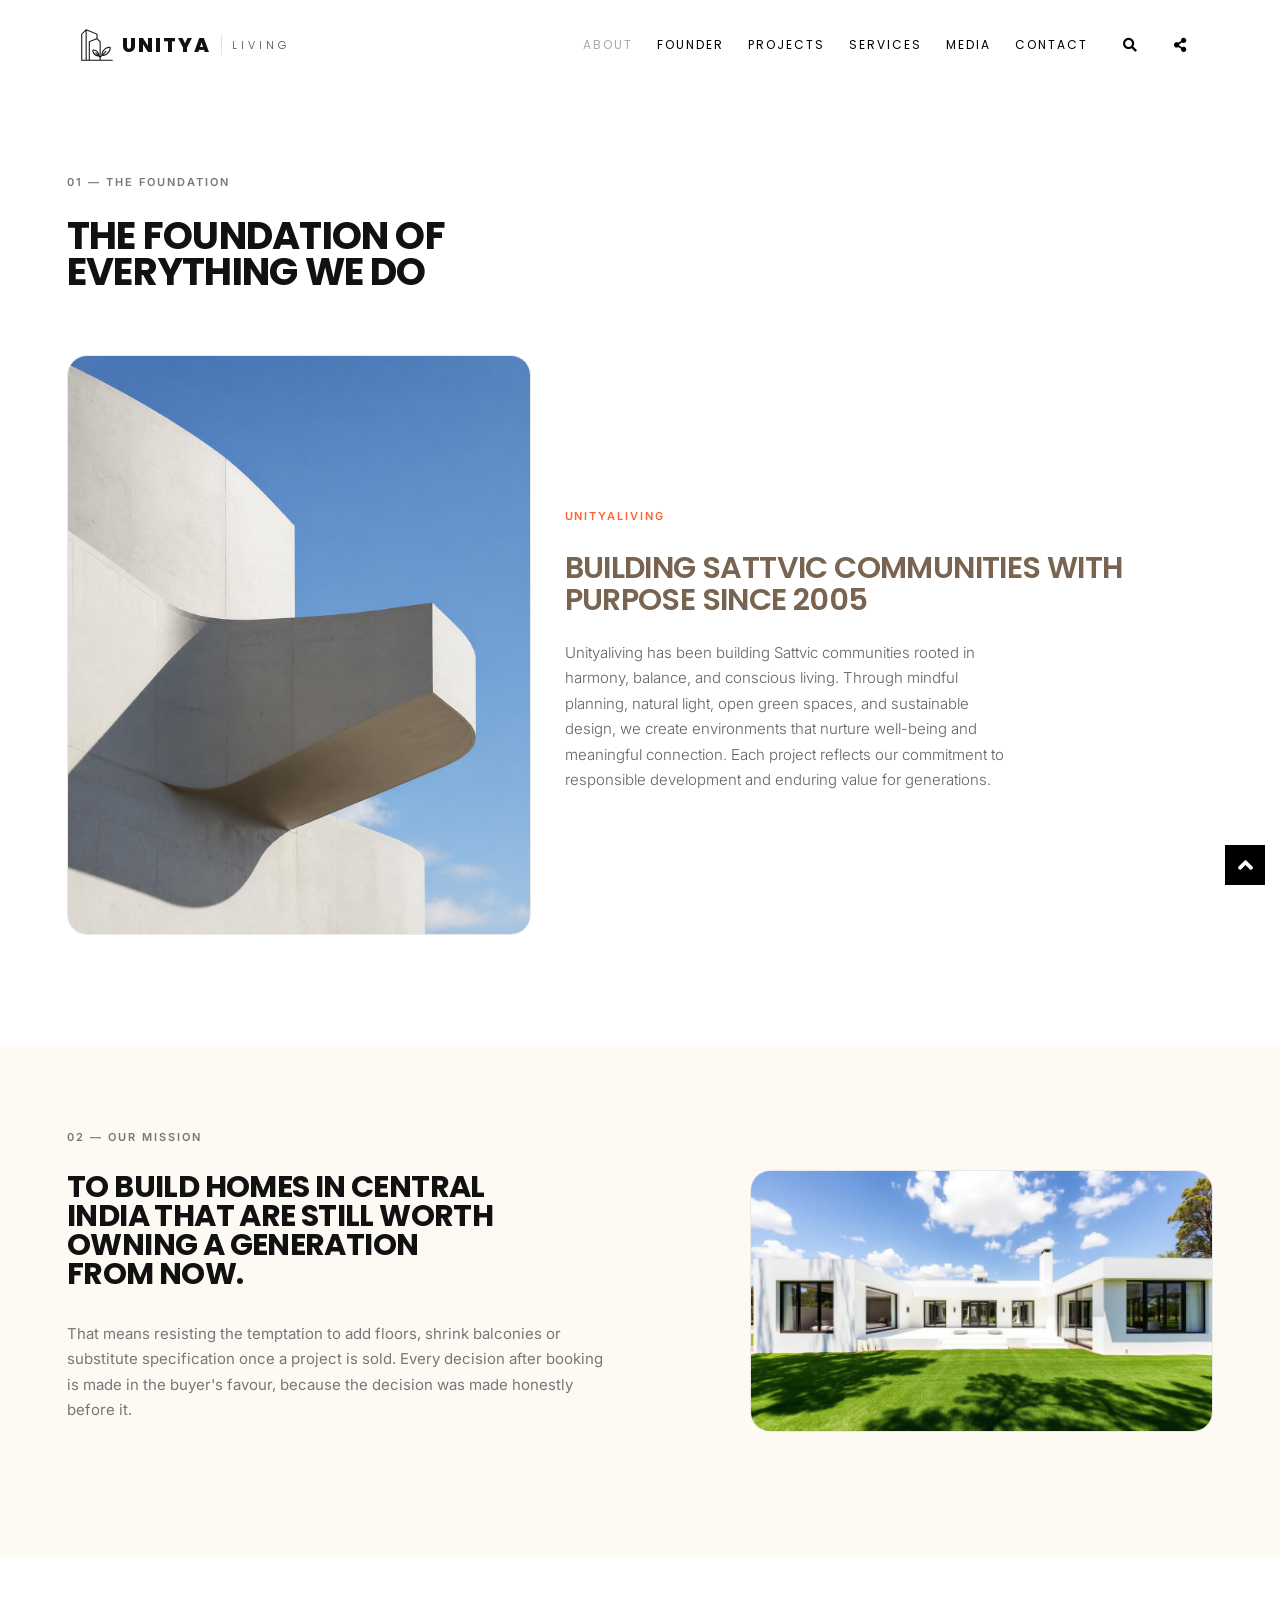
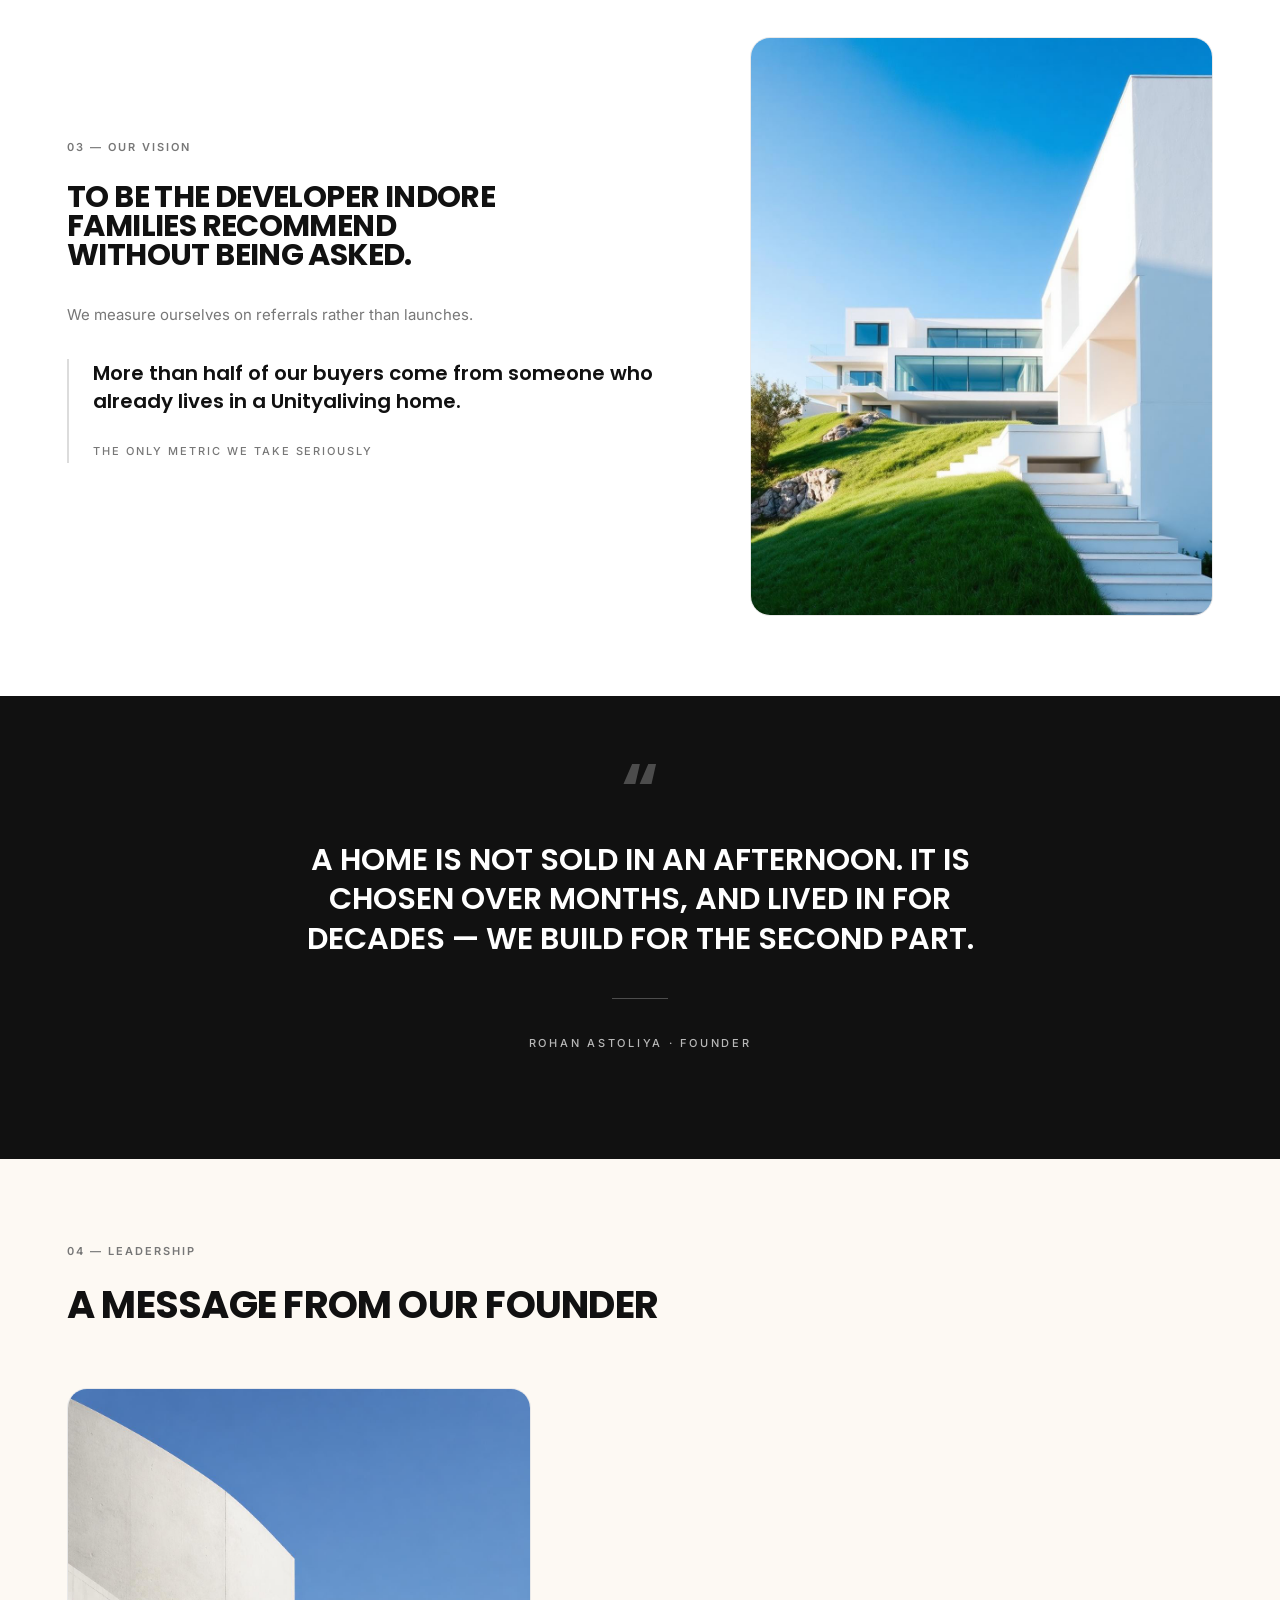
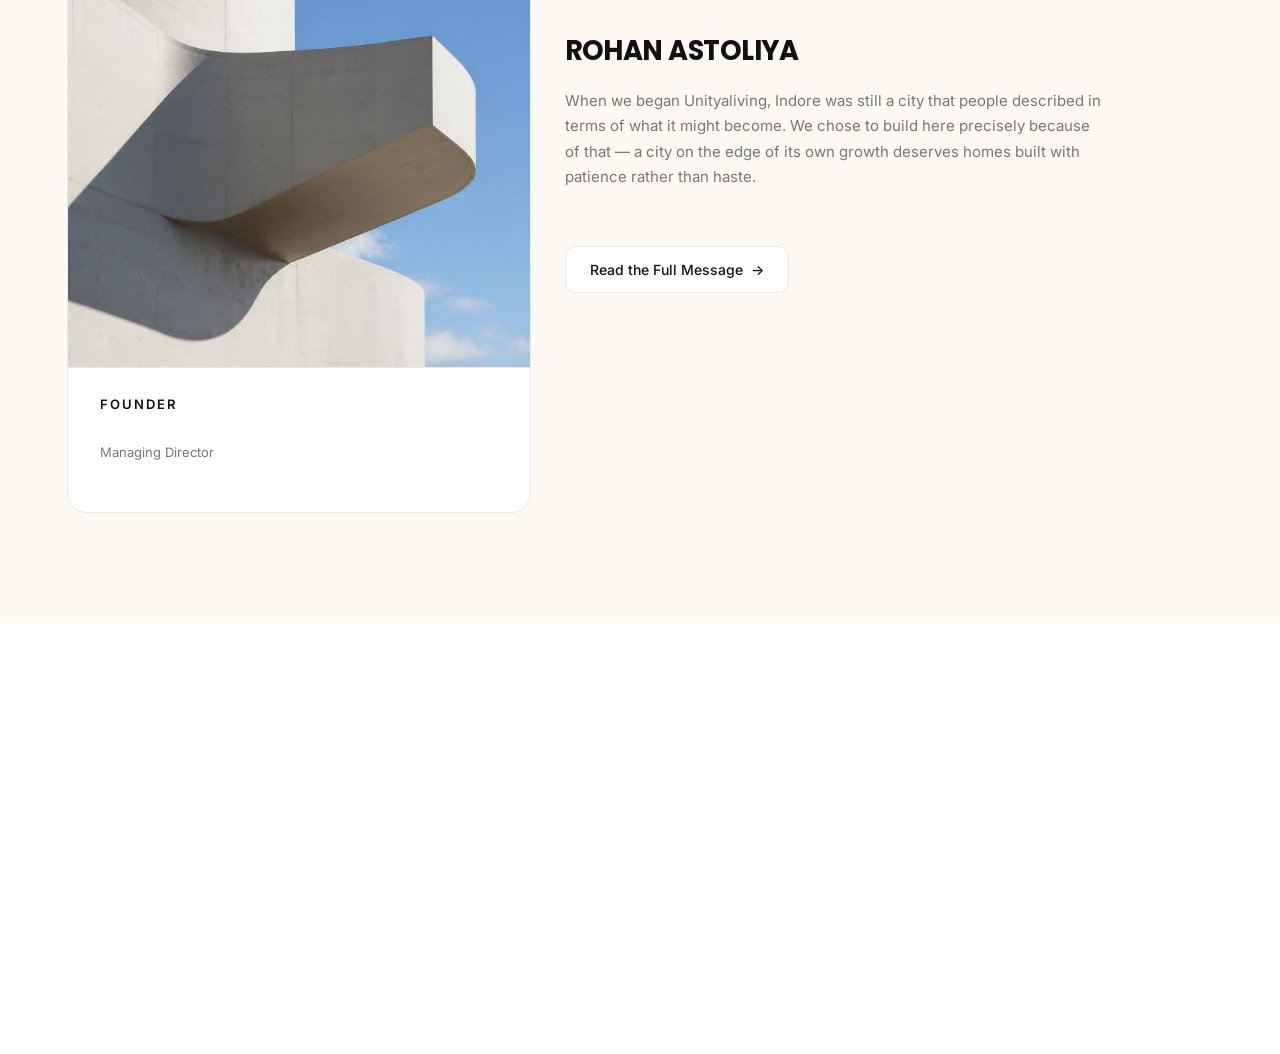
==== modern/about/index.html @ ed896a6e "feat(footer): professional Unitya footer — no map, exact social icons, dark theme" ====
<!DOCTYPE html>
<html lang="en">
<head>
    <meta charset="utf-8">
    <meta http-equiv="X-UA-Compatible" content="IE=edge">
    <meta name="keywords" content="" />
    <meta name="author" content="" />
    <meta name="robots" content="" />
    <meta name="description" content="About Unitya Living — our foundation, mission and vision. Building Sattvic communities with purpose since 2005." />
    <link rel="icon" href="../images/favicon.ico" type="image/x-icon" />
    <link rel="shortcut icon" type="image/x-icon" href="../images/favicon.png" />
    <title>Modern Template | About Us — Our Story</title>
    <meta name="viewport" content="width=device-width, initial-scale=1">
    <!-- LOADER DISABLED -->
    <link rel="stylesheet" type="text/css" href="../css/bootstrap.min.css">
    <link rel="stylesheet" type="text/css" href="../css/fontawesome/css/font-awesome.min.css" />
    <link rel="stylesheet" type="text/css" href="../css/owl.carousel.min.css">
    <link rel="stylesheet" type="text/css" href="../css/magnific-popup.min.css">
    <link rel="stylesheet" type="text/css" href="../css/style.css">
    <link rel="stylesheet" type="text/css" href="../plugins/revolution/revolution/css/settings.css">
    <link rel="stylesheet" type="text/css" href="../plugins/revolution/revolution/css/navigation.css">
    <link rel="stylesheet" type="text/css" href="../css/fontawesome-arkit.min.css">
    <link rel="stylesheet" type="text/css" href="../css/arkit-services.css">
    <link href="https://fonts.googleapis.com/css?family=Poppins:300,300i,400,400i,500,500i,600,600i,700,800,800i,900" rel="stylesheet">
    <link href="https://fonts.googleapis.com/css?family=Roboto+Condensed:300,300i,400,400i,700,700i" rel="stylesheet">
    <link href="https://fonts.googleapis.com/css?family=Crete+Round:400,400i&amp;subset=latin-ext" rel="stylesheet">
    <link href="https://fonts.googleapis.com/css2?family=Instrument+Serif&family=Inter:wght@300;400;500;600&display=swap" rel="stylesheet">
    <style>
        #welcome .tparrows, #welcome .tp-leftarrow, #welcome .tp-rightarrow { display:none !important; }
        .approach-label { position: relative; display: inline-block; z-index: 1; }
        .approach-label:before { background-color: transparent; position: absolute; content: ""; width: 30px; height: 30px; left: -15px; top: -10px; border: 3px solid #111; opacity: 0.15; z-index: -1; }
        html { scroll-behavior: smooth; }
        #about, #founder, #services, #projects, #media, #contact { scroll-margin-top: 90px; }
        /* Our Story — Unitya exact (adapted to static) */
        .ourstory-eyebrow { font-size: 11px; letter-spacing: 0.18em; text-transform: uppercase; color: #777; font-family: 'Inter', sans-serif; font-weight: 600; }
        .ourstory-display { font-family: 'Poppins', sans-serif; font-weight: 700; line-height: 0.95; letter-spacing: -0.02em; color: #111; text-transform: uppercase; }
        .ourstory-bg-sand { background: #fdf9f3; }
        .ourstory-dark { background: #111; color: #fff; }
        .ourstory-card { border-radius: 20px; overflow: hidden; border: 1px solid #e9e9e9; }
        .ourstory-serif { font-family: 'Poppins', sans-serif; font-weight: 600; }
    </style>
</head>
<body class="footer-fixed">
<div class="page-wraper">
    <!-- HEADER START -->
    <header class="site-header header-style-1 nav-wide mobile-sider-drawer-menu">
        <div class="sticky-header main-bar-wraper">
            <div class="main-bar bg-white p-t10">
                <div class="container">
                    <div class="logo-header">
                        <div class="logo-header-inner logo-header-one">
                            <a href="../index.html" style="display:flex; align-items:center; gap:8px; text-decoration:none; line-height:1;">
                                                                    <svg viewBox="0 0 512 512" xmlns="http://www.w3.org/2000/svg" style="width:34px; height:34px; display:block; flex-shrink:0;"><path d="m295.393 478v-34.579l-15.762-15.762c-47.655 4.455-100.779-49.254-93.064-97.648a7.991 7.991 0 0 1 6.56-6.7c24.808-4.271 51.7 8.562 70.2 27.06 17.477 17.477 29.832 42.3 27.62 65.976l4.45 4.45v-210.609l-41.297-41.24-105.923 43.287v265.765zm-32.874-67.455c-13.595-3.126-26.813-11.084-37.552-21.822-13.432-13.432-23.616-32.217-23.194-50.236a56.965 56.965 0 0 1 21.948 4.261c23.3 9.157 44.493 32.035 50.112 56.486l-29.688-29.688a8 8 0 1 0 -11.313 11.312zm48.874 10.255 12.351-12.352c-3.628-32.107 13.272-66.205 37.1-90.031a135.1 135.1 0 0 1 45.587-30.369c16.73-6.576 33.626-8.74 48.629-6.133a7.991 7.991 0 0 1 6.56 6.7c5.377 33.647-11.489 69.005-36.53 94.046-23.826 23.826-57.926 40.727-90.032 37.1l-23.663 23.663v34.576h174.605a8 8 0 0 1 0 16h-460a8 8 0 0 1 -8-8v-393.3a7.981 7.981 0 0 1 2.788-6.069l65.934-65.85a7.925 7.925 0 0 1 9.807-1.852l162.471 66.398a7.963 7.963 0 0 1 4.963 7.375h.037v63.585l44.605 44.548a7.982 7.982 0 0 1 2.788 6.068zm28.233-28.234 47.683-47.683a8 8 0 1 1 11.312 11.313l-47.682 47.683c38.336-4.009 75.606-36.907 89.642-72.616 4.653-11.836 6.7-23.61 5.959-34.3-26.541-1.838-54.649 13.029-74.385 32.765-17.277 17.272-30.139 39.972-32.529 62.834zm-305.626 85.434h50.785v-432.734l-50.785 50.72zm66.785 0v-440.128l147.215 60.161v56.207l-110.823 45.288a7.965 7.965 0 0 0 -4.963 7.375h-.037v271.097z" fill="#111" fill-rule="evenodd"/></svg>
                                    <span style="display:flex; align-items:center; gap:10px;">
                                        <span style="font-family:'Poppins',sans-serif; font-weight:800; font-size:20px; letter-spacing:2px; color:#111; line-height:1; text-transform:uppercase;">UNITYA</span>
                                        <span style="width:1px; height:20px; background:#111; opacity:0.12; display:inline-block;"></span>
                                        <span style="font-family:'Poppins',sans-serif; font-weight:300; font-size:11px; letter-spacing:4px; color:#111; opacity:0.75; line-height:1; text-transform:uppercase; padding-top:1px;">LIVING</span>
                                    </span>
                            </a>
                        </div>
                    </div>
                    <button id="mobile-side-drawer" data-target=".header-nav" data-toggle="collapse" type="button" class="navbar-toggler collapsed">
                        <span class="sr-only">Toggle navigation</span>
                        <span class="icon-bar icon-bar-first"></span><span class="icon-bar icon-bar-two"></span><span class="icon-bar icon-bar-three"></span>
                    </button>
                    <div class="header-nav navbar-collapse collapse">
                        <ul class="nav navbar-nav">
                            <li class="active"><a href="./">About</a></li>
                            <li><a href="../index.html#projects">Founder</a></li>
                            <li><a href="../index.html#projects">Projects</a></li>
                            <li><a href="../services/">Services</a></li>
                            <li><a href="../media/">Media</a></li>
                            <li><a href="../index.html#contact">Contact</a></li>
                        </ul>
                    </div>
                    <div class="extra-nav">
                        <div class="extra-cell"><a href="#search" class="site-search-btn"><i class="fa fa-search"></i></a></div>
                        <div class="extra-cell">
                            <div class="dropdown share-icon-btn">
                                <a href="javascript:;" class="site-search-btn dropdown-toggle" data-bs-toggle="dropdown"><i class="fa fa-share-alt"></i></a>
                                <div class="dropdown-menu bg-white"><div class="top-bar"><ul class="social-bx list-inline"><li><a href="javascript:void(0);" class="fa fa-facebook"></a></li><li><a href="javascript:void(0);" class="fa fa-twitter"></a></li><li><a href="javascript:void(0);" class="fa fa-linkedin"></a></li><li><a href="javascript:void(0);" class="fa fa-rss"></a></li><li><a href="javascript:void(0);" class="fa fa-youtube"></a></li><li><a href="javascript:void(0);" class="fa fa-instagram"></a></li></ul></div></div>
                            </div>
                        </div>
                    </div>
                    <div id="search"><span class="close"></span><form role="search" id="searchform" action="/search" method="get" class="radius-xl"><div class="input-group"><input value="" name="q" type="search" placeholder="Type to search" /><span class="input-group-btn"><button type="button" class="search-btn"><i class="fa fa-search"></i></button></span></div></form></div>
                </div>
            </div>
        </div>
    </header>
    <!-- HEADER END -->

    <div class="page-content">

        <!-- 01 — THE FOUNDATION (Unitya Our Story) -->
        <section class="section-full p-t80 p-b80 bg-white">
            <div class="container">
                <div class="row">
                    <div class="col-12">
                        <p class="ourstory-eyebrow">01 — The Foundation</p>
                        <h2 class="ourstory-display mt-3" style="font-size: clamp(1.5rem,3.2vw,2.4rem); max-width: 28ch;">The foundation of<br>everything we do</h2>
                    </div>
                </div>
                <div class="row align-items-stretch m-t40">
                    <div class="col-lg-5 col-md-12 m-b30">
                        <div class="ourstory-card" style="height:100%; min-height:520px;">
                            <img src="../images/our-story/philosophy.jpg" alt="Sculptural white concrete architecture against a blue sky" style="width:100%; height:100%; min-height:520px; object-fit:cover;">
                        </div>
                    </div>
                    <div class="col-lg-7 col-md-12 d-flex align-items-center">
                        <div style="padding:20px 0 20px 10px;">
                            <p style="font-size:11px; font-weight:600; letter-spacing:0.18em; text-transform:uppercase; color:#ff6333; font-family:'Inter',sans-serif;">Unityaliving</p>
                            <h3 class="ourstory-serif" style="margin-top:12px; font-size: clamp(1.3rem,2.4vw,1.9rem); line-height:1.05; letter-spacing:-0.02em; color:#786450; text-transform:uppercase;">Building Sattvic Communities with Purpose Since 2005</h3>
                            <p style="margin-top:24px; max-width:50ch; font-size:15px; line-height:1.7; color:rgba(59,59,59,0.8); font-family:'Inter',sans-serif; font-weight:300;">Unityaliving has been building Sattvic communities rooted in harmony, balance, and conscious living. Through mindful planning, natural light, open green spaces, and sustainable design, we create environments that nurture well-being and meaningful connection. Each project reflects our commitment to responsible development and enduring value for generations.</p>
                        </div>
                    </div>
                </div>
            </div>
        </section>

        <!-- 02 — OUR MISSION -->
        <section class="ourstory-bg-sand section-full p-t80 p-b80">
            <div class="container">
                <div class="row align-items-center">
                    <div class="col-lg-7 col-md-12 m-b30">
                        <p class="ourstory-eyebrow">02 — Our Mission</p>
                        <h2 class="ourstory-display mt-3" style="font-size: clamp(1.3rem,2.4vw,1.9rem); max-width:22ch;">To build homes in Central India that are still worth owning a generation from now.</h2>
                        <p style="margin-top:32px; max-width:60ch; font-size:15px; line-height:1.7; color:#777; font-family:'Inter',sans-serif;">That means resisting the temptation to add floors, shrink balconies or substitute specification once a project is sold. Every decision after booking is made in the buyer's favour, because the decision was made honestly before it.</p>
                    </div>
                    <div class="col-lg-5 col-md-12">
                        <div class="ourstory-card">
                            <img src="../images/our-story/cta.jpg" alt="Modern white residential building against a blue sky" style="width:100%; aspect-ratio:16/9; object-fit:cover;">
                        </div>
                    </div>
                </div>
            </div>
        </section>

        <!-- 03 — OUR VISION -->
        <section class="section-full p-t80 p-b80 bg-white">
            <div class="container">
                <div class="row align-items-center">
                    <div class="col-lg-7 col-md-12 m-b30">
                        <p class="ourstory-eyebrow">03 — Our Vision</p>
                        <h2 class="ourstory-display mt-3" style="font-size: clamp(1.3rem,2.4vw,1.9rem); max-width:22ch;">To be the developer Indore families recommend without being asked.</h2>
                        <p style="margin-top:32px; max-width:60ch; font-size:15px; line-height:1.7; color:#777; font-family:'Inter',sans-serif;">We measure ourselves on referrals rather than launches.</p>
                        <div style="margin-top:32px; border-left:2px solid rgba(17,17,17,0.15); padding-left:24px;">
                            <p class="ourstory-serif" style="font-size:20px; line-height:1.4; color:#111;">More than half of our buyers come from someone who already lives in a Unityaliving home.</p>
                            <p style="margin-top:12px; font-size:11px; font-weight:500; letter-spacing:0.18em; text-transform:uppercase; color:#777; font-family:'Inter',sans-serif;">The only metric we take seriously</p>
                        </div>
                    </div>
                    <div class="col-lg-5 col-md-12">
                        <div class="ourstory-card">
                            <img src="../images/our-story/prop-1.jpg" alt="A Unityaliving residence in Indore" style="width:100%; aspect-ratio:4/5; object-fit:cover;">
                        </div>
                    </div>
                </div>
            </div>
        </section>

        <!-- QUOTE -->
        <section class="ourstory-dark section-full p-tb80">
            <div class="container">
                <div class="row justify-content-center">
                    <div class="col-lg-8 col-md-12 text-center">
                        <span aria-hidden="true" class="ourstory-serif" style="display:block; font-size:5rem; line-height:0.4; color:rgba(255,255,255,0.25);">“</span>
                        <p class="ourstory-serif" style="margin-top:32px; font-size: clamp(1.3rem,2.6vw,1.9rem); line-height:1.3; color:#fff; text-transform:uppercase;">A home is not sold in an afternoon. It is chosen over months, and lived in for decades — we build for the second part.</p>
                        <span style="display:block; margin:40px auto 0; width:56px; height:1px; background:rgba(255,255,255,0.25);"></span>
                        <p style="margin-top:32px; font-size:11px; font-weight:500; letter-spacing:0.25em; text-transform:uppercase; color:rgba(255,255,255,0.7); font-family:'Inter',sans-serif;">Rohan Astoliya · Founder</p>
                    </div>
                </div>
            </div>
        </section>

        <!-- 04 — LEADERSHIP -->
        <section class="ourstory-bg-sand section-full p-t80 p-b80">
            <div class="container">
                <div class="row">
                    <div class="col-12">
                        <p class="ourstory-eyebrow">04 — Leadership</p>
                        <h2 class="ourstory-display mt-3" style="font-size: clamp(1.5rem,3.2vw,2.4rem);">A message from our Founder</h2>
                    </div>
                </div>
                <div class="row m-t40 align-items-stretch">
                    <div class="col-lg-5 col-md-12 m-b30">
                        <div class="ourstory-card bg-white" style="height:100%; display:flex; flex-direction:column;">
                            <div style="flex:1; overflow:hidden;">
                                <img src="../images/our-story/philosophy.jpg" alt="Rohan Astoliya, Founder of Unitya Living" style="width:100%; height:100%; min-height:420px; object-fit:cover; object-position:top;">
                            </div>
                            <div style="padding:24px 32px; border-top:1px solid #e9e9e9;">
                                <p style="font-size:13px; font-weight:600; letter-spacing:0.15em; text-transform:uppercase; color:#111; font-family:'Inter',sans-serif;">Founder</p>
                                <p style="margin-top:4px; font-size:13px; color:#777; font-family:'Inter',sans-serif;">Managing Director</p>
                            </div>
                        </div>
                    </div>
                    <div class="col-lg-7 col-md-12 d-flex align-items-center">
                        <div style="padding:10px 0 10px 10px;">
                            <p class="ourstory-display" style="font-size: clamp(1.3rem,2.2vw,1.7rem);">Rohan Astoliya</p>
                            <p style="margin-top:24px; max-width:60ch; font-size:15px; line-height:1.7; color:#777; font-family:'Inter',sans-serif;">When we began Unityaliving, Indore was still a city that people described in terms of what it might become. We chose to build here precisely because of that — a city on the edge of its own growth deserves homes built with patience rather than haste.</p>
                            <a href="about-1.html" style="margin-top:32px; display:inline-flex; align-items:center; gap:8px; border:1px solid #e9e9e9; background:#fff; border-radius:10px; padding:12px 24px; font-size:14px; font-weight:500; color:#111; text-decoration:none; font-family:'Inter',sans-serif;">Read the Full Message <span>→</span></a>
                        </div>
                    </div>
                </div>
            </div>
        </section>

    </div>
    <!-- CONTENT END -->

    <!-- FOOTER START -->
    <footer id="contact" class="site-footer footer-dark footer-wide" style="background:#0a0a0a; color:#fff; border-top:1px solid rgba(255,255,255,0.08);">
        <div style="max-width:1400px; margin:0 auto; padding:64px 24px;">
            <div style="display:grid; gap:48px; grid-template-columns: repeat(auto-fit, minmax(250px, 1fr));">
                <!-- Brand -->
                <div>
                    <a href="../index.html" style="display:flex; align-items:center; gap:12px; text-decoration:none;">
                        <svg viewBox="0 0 512 512" xmlns="http://www.w3.org/2000/svg" style="width:30px; height:30px; display:block; flex-shrink:0;"><path d="m295.393 478v-34.579l-15.762-15.762c-47.655 4.455-100.779-49.254-93.064-97.648a7.991 7.991 0 0 1 6.56-6.7c24.808-4.271 51.7 8.562 70.2 27.06 17.477 17.477 29.832 42.3 27.62 65.976l4.45 4.45v-210.609l-41.297-41.24-105.923 43.287v265.765zm-32.874-67.455c-13.595-3.126-26.813-11.084-37.552-21.822-13.432-13.432-23.616-32.217-23.194-50.236a56.965 56.965 0 0 1 21.948 4.261c23.3 9.157 44.493 32.035 50.112 56.486l-29.688-29.688a8 8 0 1 0 -11.313 11.312zm48.874 10.255 12.351-12.352c-3.628-32.107 13.272-66.205 37.1-90.031a135.1 135.1 0 0 1 45.587-30.369c16.73-6.576 33.626-8.74 48.629-6.133a7.991 7.991 0 0 1 6.56 6.7c5.377 33.647-11.489 69.005-36.53 94.046-23.826 23.826-57.926 40.727-90.032 37.1l-23.663 23.663v34.576h174.605a8 8 0 0 1 0 16h-460a8 8 0 0 1 -8-8v-393.3a7.981 7.981 0 0 1 2.788-6.069l65.934-65.85a7.925 7.925 0 0 1 9.807-1.852l162.471 66.398a7.963 7.963 0 0 1 4.963 7.375h.037v63.585l44.605 44.548a7.982 7.982 0 0 1 2.788 6.068zm28.233-28.234 47.683-47.683a8 8 0 1 1 11.312 11.313l-47.682 47.683c38.336-4.009 75.606-36.907 89.642-72.616 4.653-11.836 6.7-23.61 5.959-34.3-26.541-1.838-54.649 13.029-74.385 32.765-17.277 17.272-30.139 39.972-32.529 62.834zm-305.626 85.434h50.785v-432.734l-50.785 50.72zm66.785 0v-440.128l147.215 60.161v56.207l-110.823 45.288a7.965 7.965 0 0 0 -4.963 7.375h-.037v271.097z" fill="white" fill-rule="evenodd"/></svg>
                        <span style="display:flex; align-items:center; gap:8px;">
                            <span style="font-family:'Poppins',sans-serif; font-weight:800; font-size:18px; letter-spacing:1.5px; color:#fff; line-height:1;">UNITYA</span>
                            <span style="font-family:'Poppins',sans-serif; font-weight:300; font-size:10px; letter-spacing:3px; color:rgba(255,255,255,0.7); line-height:1;">LIVING</span>
                        </span>
                    </a>
                    <p style="margin-top:16px; max-width:320px; font-size:14px; line-height:1.7; color:rgba(255,255,255,0.6); font-family:'Inter',sans-serif;">Architecture · Interiors · Construction · Real Estate. Redefining the standard of thoughtful living in Indore, Madhya Pradesh.</p>
                    <div style="margin-top:24px; display:flex; gap:10px; flex-wrap:wrap;">
                        
            <a href="#" target="_blank" rel="noreferrer" aria-label="Instagram" style="display:flex; align-items:center; justify-content:center; width:36px; height:36px; border-radius:999px; border:1px solid rgba(255,255,255,0.15); color:rgba(255,255,255,0.7); text-decoration:none; transition: all 0.2s;">
              <svg viewBox="0 0 24 24" fill="none" stroke="currentColor" stroke-width="1.7" stroke-linecap="round" stroke-linejoin="round" style="width:16px; height:16px; display:block;"><rect x="2" y="2" width="20" height="20" rx="5" ry="5"/><path d="M16 11.37A4 4 0 1 1 12.63 8 4 4 0 0 1 16 11.37z"/><line x1="17.5" y1="6.5" x2="17.51" y2="6.5"/></svg>
            </a>
            <a href="#" target="_blank" rel="noreferrer" aria-label="Facebook" style="display:flex; align-items:center; justify-content:center; width:36px; height:36px; border-radius:999px; border:1px solid rgba(255,255,255,0.15); color:rgba(255,255,255,0.7); text-decoration:none; transition: all 0.2s;">
              <svg viewBox="0 0 24 24" fill="none" stroke="currentColor" stroke-width="1.7" stroke-linecap="round" stroke-linejoin="round" style="width:16px; height:16px; display:block;"><path d="M18 2h-3a5 5 0 0 0-5 5v3H7v4h3v8h4v-8h3l1-4h-4V7a1 1 0 0 1 1-1h3z"/></svg>
            </a>
            <a href="#" target="_blank" rel="noreferrer" aria-label="LinkedIn" style="display:flex; align-items:center; justify-content:center; width:36px; height:36px; border-radius:999px; border:1px solid rgba(255,255,255,0.15); color:rgba(255,255,255,0.7); text-decoration:none; transition: all 0.2s;">
              <svg viewBox="0 0 24 24" fill="none" stroke="currentColor" stroke-width="1.7" stroke-linecap="round" stroke-linejoin="round" style="width:16px; height:16px; display:block;"><path d="M16 8a6 6 0 0 1 6 6v7h-4v-7a2 2 0 0 0-2-2 2 2 0 0 0-2 2v7h-4v-7a6 6 0 0 1 6-6z"/><rect x="2" y="9" width="4" height="12"/><circle cx="4" cy="4" r="2"/></svg>
            </a>
            <a href="#" target="_blank" rel="noreferrer" aria-label="YouTube" style="display:flex; align-items:center; justify-content:center; width:36px; height:36px; border-radius:999px; border:1px solid rgba(255,255,255,0.15); color:rgba(255,255,255,0.7); text-decoration:none; transition: all 0.2s;">
              <svg viewBox="0 0 24 24" fill="none" stroke="currentColor" stroke-width="1.7" stroke-linecap="round" stroke-linejoin="round" style="width:16px; height:16px; display:block;"><path d="M22.54 6.42a2.78 2.78 0 0 0-1.94-2C18.88 4 12 4 12 4s-6.88 0-8.6.46a2.78 2.78 0 0 0-1.94 2A29 29 0 0 0 1 12a29 29 0 0 0 .46 5.58 2.78 2.78 0 0 0 1.94 2C5.12 20 12 20 12 20s6.88 0 8.6-.46a2.78 2.78 0 0 0 1.94-2A29 29 0 0 0 23 12a29 29 0 0 0-.46-5.58z"/><polygon points="9.75 15.02 15.5 12 9.75 8.98 9.75 15.02" fill="currentColor" stroke="none"/></svg>
            </a>
            <a href="#" target="_blank" rel="noreferrer" aria-label="Twitter" style="display:flex; align-items:center; justify-content:center; width:36px; height:36px; border-radius:999px; border:1px solid rgba(255,255,255,0.15); color:rgba(255,255,255,0.7); text-decoration:none; transition: all 0.2s;">
              <svg viewBox="0 0 24 24" fill="none" stroke="currentColor" stroke-width="1.7" stroke-linecap="round" stroke-linejoin="round" style="width:16px; height:16px; display:block;"><path d="M22 4s-.7 2.1-2 3.4c1.6 10-9.4 17.3-18 11.6 2.2.1 4.4-.6 6-2C3 15.5.5 9.6 3 5c2.2 2.6 5.6 4.1 9 4-.9-4.2 4-6.6 7-3.8 1.1 0 3-1.2 3-1.2z"/></svg>
            </a>
            <a href="https://wa.me/916232691255" target="_blank" rel="noreferrer" aria-label="WhatsApp" style="display:flex; align-items:center; justify-content:center; width:36px; height:36px; border-radius:999px; border:1px solid rgba(255,255,255,0.15); color:rgba(255,255,255,0.7); text-decoration:none; transition: all 0.2s;">
              <svg viewBox="0 0 24 24" fill="currentColor" style="width:16px; height:16px; display:block;"><path d="M17.472 14.382c-.297-.149-1.758-.867-2.03-.967-.273-.099-.471-.148-.67.15-.197.297-.767.966-.94 1.164-.173.199-.347.223-.644.075-.297-.15-1.255-.463-2.39-1.475-.883-.788-1.48-1.761-1.653-2.059-.173-.297-.018-.458.13-.606.134-.133.298-.347.446-.52.149-.174.198-.298.298-.497.099-.198.05-.371-.025-.52-.075-.149-.669-1.612-.916-2.207-.242-.579-.487-.5-.669-.51-.173-.008-.371-.01-.57-.01-.198 0-.52.074-.792.372-.272.297-1.04 1.016-1.04 2.479 0 1.462 1.065 2.875 1.213 3.074.149.198 2.096 3.2 5.077 4.487.709.306 1.262.489 1.694.625.712.227 1.36.195 1.871.118.571-.085 1.758-.719 2.006-1.413.248-.694.248-1.289.173-1.413-.074-.124-.272-.198-.57-.347m-5.421 7.403h-.004a9.87 9.87 0 01-5.031-1.378l-.361-.214-3.741.982.998-3.648-.235-.374a9.86 9.86 0 01-1.51-5.26c.001-5.45 4.436-9.884 9.888-9.884 2.64 0 5.122 1.03 6.988 2.898a9.825 9.825 0 012.893 6.994c-.003 5.45-4.437 9.884-9.885 9.884m8.413-18.297A11.815 11.815 0 0012.05 0C5.495 0 .16 5.335.157 11.892c0 2.096.547 4.142 1.588 5.945L.057 24l6.305-1.654a11.882 11.882 0 005.683 1.448h.005c6.554 0 11.89-5.335 11.893-11.893a11.821 11.821 0 00-3.48-8.413z"/></svg>
            </a>
                    </div>
                </div>
                <!-- Explore -->
                <div>
                    <div style="font-size:11px; letter-spacing:0.2em; text-transform:uppercase; color:rgba(255,255,255,0.4); font-family:'Inter',sans-serif;">Explore</div>
                    <ul style="margin-top:20px; list-style:none; padding:0; display:flex; flex-direction:column; gap:12px;">
                        
              <li><a href="../index.html#projects" style="color:rgba(255,255,255,0.8); text-decoration:none; font-size:14px; font-family:'Inter',sans-serif;">Properties</a></li>
              <li><a href="../services/" style="color:rgba(255,255,255,0.8); text-decoration:none; font-size:14px; font-family:'Inter',sans-serif;">Services</a></li>
              <li><a href="../media/" style="color:rgba(255,255,255,0.8); text-decoration:none; font-size:14px; font-family:'Inter',sans-serif;">Media</a></li>
              <li><a href="../index.html#contact" style="color:rgba(255,255,255,0.8); text-decoration:none; font-size:14px; font-family:'Inter',sans-serif;">Contact</a></li>
                    </ul>
                </div>
                <!-- Reach us -->
                <div>
                    <div style="font-size:11px; letter-spacing:0.2em; text-transform:uppercase; color:rgba(255,255,255,0.4); font-family:'Inter',sans-serif;">Reach us</div>
                    <ul style="margin-top:20px; list-style:none; padding:0; display:flex; flex-direction:column; gap:16px;">
                        <li style="display:flex; gap:12px; font-size:14px; line-height:1.6; color:rgba(255,255,255,0.6); font-family:'Inter',sans-serif;">
                            <svg viewBox="0 0 24 24" fill="none" stroke="currentColor" stroke-width="1.7" style="width:16px; height:16px; flex-shrink:0; margin-top:2px;"><path d="M21 10c0 7-9 13-9 13s-9-6-9-13a9 9 0 0 1 18 0z"/><circle cx="12" cy="10" r="3"/></svg>
                            <span>Unitya Living, Indore, Madhya Pradesh, India</span>
                        </li>
                        <li style="display:flex; gap:12px; font-size:14px; color:rgba(255,255,255,0.6); font-family:'Inter',sans-serif;">
                            <svg viewBox="0 0 24 24" fill="none" stroke="currentColor" stroke-width="1.7" style="width:16px; height:16px; flex-shrink:0;"><path d="M22 16.92v3a2 2 0 0 1-2.18 2 19.79 19.79 0 0 1-8.63-3.07 19.5 19.5 0 0 1-6-6 19.79 19.79 0 0 1-3.07-8.67A2 2 0 0 1 4.11 2h3a2 2 0 0 1 2 1.72 12.84 12.84 0 0 0 .7 2.81 a2 2 0 0 1-.45 2.11L8.09 9.91a16 16 0 0 0 6 6l1.27-1.27a2 2 0 0 1 2.11-.45 12.84 12.84 0 0 0 2.81.7A2 2 0 0 1 22 16.92z"/></svg>
                            <a href="tel:+916232691255" style="color:rgba(255,255,255,0.8); text-decoration:none;">+91 62326 91255</a>
                        </li>
                        <li style="display:flex; gap:12px; font-size:14px; color:rgba(255,255,255,0.6); font-family:'Inter',sans-serif;">
                            <svg viewBox="0 0 24 24" fill="none" stroke="currentColor" stroke-width="1.7" style="width:16px; height:16px; flex-shrink:0;"><path d="M4 4h16c1.1 0 2 .9 2 2v12c0 1.1-.9 2-2 2H4c-1.1 0-2-.9-2-2V6c0-1.1.9-2 2-2z"/><polyline points="22,6 12,13 2,6"/></svg>
                            <a href="mailto:hello@unityaliving.com" style="color:rgba(255,255,255,0.8); text-decoration:none;">hello@unityaliving.com</a>
                        </li>
                        <li style="font-size:12px; color:rgba(255,255,255,0.4); font-family:'Inter',sans-serif;">Mon–Sat · 10am–7pm</li>
                    </ul>
                </div>
            </div>
        </div>
        <div style="border-top:1px solid rgba(255,255,255,0.08);">
            <div style="max-width:1400px; margin:0 auto; padding:20px 24px; display:flex; flex-direction:column; gap:8px; align-items:center; justify-content:space-between; font-size:12px; color:rgba(255,255,255,0.5); font-family:'Inter',sans-serif;" class="md:flex-row">
                <div>© 2026 Unitya Living. All Rights Reserved.</div>
                <div>RERA registered · Indore, Madhya Pradesh</div>
                <div>Crafted in Indore, India.</div>
            </div>
        </div>
    </footer>
    <!-- FOOTER END -->
    <button class="scroltop"><span class="fa fa-angle-up relative" id="btn-vibrate"></span></button>
</div>
<script src="../js/jquery-3.7.1.min.js"></script>
<script src="../js/popper.min.js"></script>
<script src="../js/bootstrap.min.js"></script>
<script src="../js/magnific-popup.min.js"></script>
<script src="../js/waypoints.min.js"></script>
<script src="../js/counterup.min.js"></script>
<script src="../js/waypoints-sticky.min.js"></script>
<script src="../js/isotope.pkgd.min.js"></script>
<script src="../js/imagesloaded.pkgd.min.js"></script>
<script src="../js/owl.carousel.min.js"></script>
<script src="../js/jquery.owl-filter.js"></script>
<script src="../js/scrolla.min.js"></script>
<script src="../js/custom.js"></script>
<script src="../js/shortcode.js"></script>
<script src="../js/particles.js"></script>
<script src="../js/app.js"></script>
</body>
</html>
---- modern/css/style.css ----
/*
==========================
Template: Modern - Architecture & Interior design Template
Author: thememejestic team
Version: 3.0  
==========================
*/

/*=======================================
  || CSS TABLE CONTENT ||  
=======================================

=======================================
1. GENERAL 
=======================================

=======================================
2. HEADING & TITLE 
=======================================

=======================================
3. TEXT & PARAGRAPH 
=======================================

	-------------------------------------
	1. text align
	-------------------------------------
	2. text vertical align
	-------------------------------------
	3. text no line brack
	-------------------------------------
	4. text transform
	-------------------------------------
	5. text size
	-------------------------------------
	6. text bold

======================================
4. LISTING STYLES 
======================================

	-------------------------------------
	1. listing before icon color css
	-------------------------------------
	2. listing before numbers
	-------------------------------------

======================================
5. BOX SPACING (Padding & Margin)
======================================

	-------------------------------------
	1.1 padding (around)
	-------------------------------------
	1.2 Padding (top)
	-------------------------------------
	1.3 Padding (bottom)
	-------------------------------------
	1.4 Padding (left)
	-------------------------------------
	1.5 Padding (right)
	-------------------------------------
	1.6 Padding (left right)
	-------------------------------------
	1.7 Padding (top bottom)
	-------------------------------------
	2.1 margin (around)
	-------------------------------------
	2.2 marging (top)
	-------------------------------------
	2.3 marging (bottom)
	-------------------------------------
	2.4 marging (left)
	-------------------------------------
	2.5 marging (right)
	-------------------------------------
	2.6 marging (left right)
	-------------------------------------
	2.7 marging (top bottom)
	-------------------------------------
	2.8 colum gap less
	-------------------------------------

======================================
6. POSITIONS ( absolute , relative , statice & z-index)
======================================

	-------------------------------------
	1. position
	-------------------------------------
		1.1 relative		
		1.2 absolute		
		1.3 static	
	-------------------------------------
	2. z-index
	-------------------------------------

======================================
7. COLOR
======================================

	-------------------------------------
	1. text
	-------------------------------------
	2. background color
	-------------------------------------
	3. background image
	-------------------------------------

======================================
8. OVERLAY ( transparient box style  )
======================================

	use for box
	left right part css

======================================
9. BOXES CSS 
======================================

	-------------------------------------
	1. box content
	-------------------------------------
	2. For icons with box
	-------------------------------------
	3. Border
	-------------------------------------
	4. For only icons
	-------------------------------------
	5. place icon with box
	-------------------------------------
	6. icon box left align
	-------------------------------------
	7. icon box right align
	-------------------------------------
	8. icon box center align
	-------------------------------------
	9. media with content box css
	-------------------------------------
	10. for images
	-------------------------------------

======================================
10. IMAGES OVERLAY EFFECTS (overly animation on images)  
======================================

	-------------------------------------
	1. effect 1
	-------------------------------------
	2. Gradient-black
	-------------------------------------
	3. Gradient-white
	-------------------------------------

======================================
11. shortcodeS 
======================================

	-------------------------------------
	1. Buttons 
	------------------------------------- 
		1.1 theme default button 		
		1.2 button text uppercase		
		1.3 button size 		
		1.4 button rounded		
		1.6 white 		
		1.7 black 		
		1.8 Gray 		
		1.9 pink 		
		1.10 Blue		
		1.11 Green		
		1.12 Orange		
		1.13 Red 		
		1.14 Brown 
		1.15 Yellow 
		1.16 purple 
		1.17 Graphical 
		1.19 Outline 
		1.20 Outline white  
		1.21 Outline black 
		1.22 Outline gray 
		1.23 Outline pink 
		1.24 Outline blue 
		1.25 Outline green 
		1.26 Outline orange 
		1.27 Outline red 
		1.28 Outline brown 
		1.29 Outline yellow 
		1.30 Outline purple 
		1.31 Outline hover 
		1.32 button text link 
		1.33 text link white 
		1.34 text link black 
		1.35 text link Gray 
		1.36 text link pink 
		1.37 text link Blue 
		1.38 text link Green 
		1.39 text link Orange 
		1.40 text link Red 
		1.41 text link Brown 
		1.42 text link Yellow 
		1.43 text link purple 
		1.44 app strore 
		1.45 filter buttons css 
		1.45(1) Masonry filter alignment [Left-Right-Center] 
		1.45(2) Masonry filter link style 
		1.45(3) Masonry filter button style 
		1.45(4) Masonry filter button outline style 
	-------------------------------------
	2. Title separators 
	-------------------------------------
		Separator defualt		
		Separator liner		
		Separator square		
		Separator icon
	-------------------------------------
	3. Deviders 
	-------------------------------------
	4. TABS 
	-------------------------------------
		4.1 tabs style 1 [ default ] 		
		tabs nav center 		
		4.2 tabs bg  [ tabs background ] 		
		4.3 tabs bg  [ tabs background ]		
		4.4 tabs bg & top border  [ tabs background & top border in active ]		
		4.4 tabs style 2 [ content with border outer ]		
		4.5 tabs style 3  [ left-nav ] 		
		4.6 tabs style 4  [ left-nav & content with border ] 		
		4.7 tabs style 5  [ right-nav ] 		
		4.8 tabs style 6  [ right-nav & content with border ]
	-------------------------------------
	5. Accordians 
	-------------------------------------
	Accodian open close indicator css
		1. Accordion defult		
		2. Accordion outline		
		3. Accordion bg gray		
		4. Accordion bg primary		
		5. Accordion bg dark
	-------------------------------------
	6. Carousels 
	-------------------------------------
		6.1 Client carousel 1
	-------------------------------------
	7. Testimonials 
	-------------------------------------
		7.1 testimonial with background image
		7.2 testimonial 6
	-------------------------------------
	8. Pricing table
	-------------------------------------
		8.1 Pricing table
		8.2 pricing table style 2
	-------------------------------------
	9. Alert box 
	-------------------------------------
	10. Image effects 
	-------------------------------------
		10.1 image-opacity 
		10.2 image-zoom 
		10.3 image-zoom-slow 
		10.4 image-shrink 
		10.5 image-side-pan 
		10.6 image-vertical-pan 
		10.7 image-fade-in 
		10.8 image-fade-out 
		10.9 image-rotate 
		10.10 image-sepia 
		10.11 image-blurr 
		10.12 image-blurr-invert 
		10.13 image off color 
		10.14 image on color 
	-------------------------------------
	11. Modal pop 
	-------------------------------------
	12. Social icons 
	-------------------------------------
		12.1 social icon default 
		12.2 social icon with border 
		12.3 social icon dark 
		12.4 social share icon style 1 
	-------------------------------------
	13. Breadcrumb 
	-------------------------------------
		13.1 breadcrumb-row-1
		13.2 Breadcrumb-1 
	-------------------------------------
	14. Google map 
	-------------------------------------
	16. Countdown clock 
	-------------------------------------
	17. Form elements 
	-------------------------------------  
		17.1 input group 
		17.3 radio & checkbox 
		17.4 Browse Button css   
		17.8 validation symbol 
		17.9 error for select box 
		17.10 succes for select box 
		17.11 textarea 
			17.11(1) resize-vertical
			17.11(2) resize-horizontal
			17.11(3) resize-none
	-------------------------------------
	18. Loading 
	-------------------------------------  
		18.1 loading - 1
		18.2 loading - 2
	-------------------------------------
	19. Widgets 
	------------------------------------- 
		19.1 widget listing		
		19.2 widget search custom		
		19.3 widget search wp-default		
		19.4 widget recent-posts		
		19.8 widget tags-list		
		19.14 widget gallery		
		19.18 widget client slider 
	-------------------------------------
	20. Table 
	-------------------------------------
	21. Video 
	-------------------------------------
======================================
12. WP DEFAULT  
======================================

======================================
13. BLOG  
====================================== 

	-------------------------------------
	3. if no image with blog post
	-------------------------------------
	10. side bar
	-------------------------------------
	11. Blog single
	-------------------------------------
	12. comment list
	-------------------------------------
	13. comment form
	-------------------------------------

======================================
14. HEADER (top part of page)
======================================

	1. header full screen
	-------------------------------------
	2. without top bar
	------------------------------------- 
	3. map page header
	-------------------------------------

======================================
16. LOGO ( company identify  symbol )
======================================

	1. logo for header 
	-------------------------------------
	2. when header is sticky 
	
======================================
17. MAIN BAR ( place logo & main-navigation )
======================================

	main bar with box view
	-------------------------------------
	1. Top Part Search Bar

======================================
18. NAVIGATIONS 
======================================

	-------------------------------------
	1. mena-menu
	-------------------------------------
	2. nav dark version
	-------------------------------------
	3. when header is sticky
	-------------------------------------  
	4. when header is sticky
	-------------------------------------  
	5. header id Fixed
	-------------------------------------
	6. header with bg primary color 1
	-------------------------------------
======================================
19. BANNER
======================================

	-------------------------------------
	1. inner page banner 
	-------------------------------------

======================================
20. SLIDER
======================================

	-------------------------------------
	1. owl slider 
	-------------------------------------
		1.1  next pre btn
		1.2 owl dots button
		1.3 owl button top to center
		1.4 owl button top to left
		1.5 owl button top to right
		1.6 owl button bottom to center [it is default position ]
		1.7 owl button bottom to left
		1.8 owl button bottom to right
		1.9 owl button vertical to center
		1.10 owl button show on hover
		1.11 owl slider button
		1.12 owl dots nav position

======================================
21. PAGINATION 
======================================

	1. pagination style-1 

======================================
22. FOOTER 
======================================

	-------------------------------------
	1. footer fixed on bottom css
	-------------------------------------
		1.1 footer fixed with fullscreen view
		1.2 footer fixed with boxed view
	-------------------------------------
	5. widget Getintuch
	-------------------------------------
	6. scroll top btn css
	-------------------------------------

======================================
23. PAGE-CONTENT
======================================

	-------------------------------------
	1. Section Head Part 
	-------------------------------------
	2. Section Content Part 
	-------------------------------------

======================================
24. AFTER-LOGIN-CONTENT
======================================

	-------------------------------------
	2. Contact us page 
	-------------------------------------

======================================
25. THEMEFOREST REQUIRED CLASSES
======================================

	-------------------------------------
	1. Text meant only for screen readers
	-------------------------------------

======================================
27. BOX MAX-WIDTH css (  )
======================================

======================================
28. SHOP & PRODUCT DETAIL (Woocommerce)
======================================

	-------------------------------------
	1. Product Box 
	-------------------------------------

======================================
29. content show on image box () 
======================================

 	info box show 

======================================
30. Customize  Grouping css 
======================================

	-------------------------------------
	1.set-radius 
	------------------------------------- 
	2. transition 
	------------------------------------- 
	3. float-clearfix 
	-------------------------------------

======================================
32. Inner pages 
======================================
	------------------------------------- 
	2. Out Team
	-------------------------------------
		2.6. Out Team six
	------------------------------------- 
	4. product block
	------------------------------------- 
======================================
33. Background Effects
======================================

======================================
34. Home Page
======================================

======================================
35. Carousel overlay content
======================================

======================================
36. Overlay Box 2
======================================

======================================
37. line-amiation-block
======================================

======================================
38. latest-blog-dark
======================================

======================================
39. background Square block
======================================

======================================
40. About us
======================================

======================================
41. Our Services
======================================

======================================
42. Contact Us
======================================

======================================
43. Work carousal
======================================

======================================
44. Work Masonry
======================================

======================================
45. our-story
======================================
*/

/*======================================
1. GENERAL 
======================================*/

@media only screen and (min-width: 1200px) {
    .container,
    .container-lg,
    .container-md,
    .container-sm,
    .container-xl {
        max-width: 1170px;
    }
}

body {
    background-color: #FFF;
    font-family: 'Poppins', sans-serif;
    font-size: 12px;
    font-weight: 400;
    color: #000;
    padding: 0;
    margin: 0;
    overflow-x: hidden;
}

a {
    color: #767676;
    outline: 0 none;
    text-decoration: none;
}

a:hover,
a:focus {
    text-decoration: none;
    outline: 0 none;
}

a:active,
a:hover,
a:focus {
    color: #333333;
}

p a {
    color: #333333;
}

img {
    border-style: none;
    height: auto;
    max-width: 100%;
    vertical-align: middle;
}

hr {
    clear: both;
}

section,
article,
aside,
details,
figcaption,
figure,
footer,
header,
hgroup,
main,
menu,
nav,
summary {
    display: block;
}

address {
    font-style: italic;
}

table {
    background-color: transparent;
    width: 100%;
}

table thead th {
    color: #333;
}

table td {
    padding: 15px 10px;
}

@media only screen and ( max-width:360px) {
    table td {
        word-break: break-all;
    }
}

p,
address,
pre,
hr,
ul,
ol,
dl,
dd,
table {
    margin-bottom: 24px;
}

.overflow-hide {
    overflow: hidden;
}

.overflow-auto {
    overflow: auto;
}

.clear {
    clear: both;
}

.pull-none {
    float: none;
}

::selection {
    background: #484848;
    color: #fff;
}

::-moz-selection {
    background: #484848;
    color: #fff;
}

::-webkit-selection {
    background: #484848;
    color: #fff;
}

@media only screen and (max-width:600px) {
    .col-xs-100pc {
        width: 100%;
    }
}

/*======================================
2. HEADING & TITLE 
======================================*/

h1,
h2,
h3,
h4,
h5,
h6 {
    margin-bottom: 24px;
}

h1 a,
h2 a,
h3 a,
h4 a,
h5 a,
h6 a {
    color: #000;
}

h1 a:hover,
h2 a:hover,
h3 a:hover,
h4 a:hover,
h5 a:hover,
h6 a:hover {
    color: #333333;
}

h1 {
    font-family: 'Poppins', sans-serif;
    font-weight: 600;
    font-size: 40px;
    line-height: 46px;
    color: #000;
}

h2 {
    font-family: 'Poppins', sans-serif;
    font-weight: 600;
    font-size: 24px;
    line-height: 30px;
    color: #000;
}

h3 {
    font-family: 'Poppins', sans-serif;
    font-weight: 600;
    font-size: 20px;
    line-height: 26px;
    color: #000;
    margin-bottom: 20px;
}

h4 {
    font-family: 'Poppins', sans-serif;
    font-weight: 600;
    font-size: 18px;
    line-height: 24px;
    color: #000;
    margin-bottom: 15px;
}

h5 {
    font-family: 'Poppins', sans-serif;
    font-weight: 500;
    font-size: 16px;
    line-height: 22px;
    color: #000;
    margin-bottom: 10px;
}

h6 {
    font-family: 'Poppins', sans-serif;
    font-weight: 500;
    font-size: 14px;
    line-height: 20px;
    color: #000;
    margin-bottom: 10px;
}

.display-inline {
    display: inline;
}

.display-inline-block {
    display: inline-block;
}

.display-block {
    display: block;
}

/*======================================
3. TEXT & PARAGRAPH 
======================================*/

p {
    line-height: 24px;
    margin-bottom: 24px;
}

strong {
    font-weight: 600;
}

/*-------------------------------------
	1. text align
------------------------------------ */

.text-left {
    text-align: left;
}

.text-center {
    text-align: center;
}

.text-right {
    text-align: right;
}

.text-justify {
    text-align: justify
}

/*-------------------------------------
	2. text vertical align
------------------------------------ */

.v-align-t {
    vertical-align: top;
}

.v-align-m {
    vertical-align: middle;
}

.v-align-b {
    vertical-align: bottom;
}

/*-------------------------------------
	3. text no line brack
------------------------------------ */

.text-nowrap {
    white-space: nowrap
}

/*-------------------------------------
	4. text transform
------------------------------------ */

.text-lowercase {
    text-transform: lowercase
}

.text-uppercase {
    text-transform: uppercase
}

.text-capitalize {
    text-transform: capitalize
}

/*-------------------------------------
	5. text size
------------------------------------ */

.font-12 {
    font-size: 12px;
    line-height: 18px;
}

.font-14 {
    font-size: 14px;
    line-height: 20px;
}

.font-16 {
    font-size: 16px;
    line-height: 22px;
}

.font-18 {
    font-size: 18px;
    line-height: 24px;
}

.font-20 {
    font-size: 20px;
    line-height: 26px;
}

.font-22 {
    font-size: 22px;
    line-height: 28px;
}

.font-24 {
    font-size: 24px;
    line-height: 30px;
}

.font-26 {
    font-size: 26px;
    line-height: 32px;
}

.font-28 {
    font-size: 28px;
    line-height: 34px;
}

.font-30 {
    font-size: 30px;
    line-height: 36px;
}

.font-32 {
    font-size: 32px;
    line-height: 38px;
}

.font-34 {
    font-size: 34px;
    line-height: 40px;
}

.font-36 {
    font-size: 36px;
    line-height: 42px;
}

.font-38 {
    font-size: 38px;
    line-height: 44px;
}

.font-40 {
    font-size: 40px;
    line-height: 46px;
}

.font-50 {
    font-size: 50px;
    line-height: 56px;
}

.font-60 {
    font-size: 60px;
    line-height: 66px;
}

.font-70 {
    font-size: 70px;
    line-height: 76px;
}

.font-80 {
    font-size: 80 px;
    line-height: 86px;
}

/*-------------------------------------
	6. text bold
------------------------------------ */

.font-weight-300 {
    font-weight: 300;
}

.font-weight-400 {
    font-weight: 400;
}

.font-weight-500 {
    font-weight: 500;
}

.font-weight-600 {
    font-weight: 600;
}

.font-weight-700 {
    font-weight: 700;
}

.font-weight-800 {
    font-weight: 800;
}

.font-weight-900 {
    font-weight: 900;
}

/*-------------------------------------
	7. Letter Spacing
------------------------------------ */

.letter-spacing-2 {
    letter-spacing: 2px;
}

.letter-spacing-3 {
    letter-spacing: 3px;
}

.letter-spacing-4 {
    letter-spacing: 4px;
}

.letter-spacing-5 {
    letter-spacing: 5px;
}

/*======================================
4. LISTING STYLES 
======================================*/

dl,
ul,
ol {
    list-style-position: outside;
    padding: 0;
}

ul,
ol {
    margin-bottom: 24px;
}

ul li,
ol li {
    padding: 0;
}

dl {
    margin-left: 0;
    margin-bottom: 30px;
}

dl dd {
    margin-bottom: 10px;
}

.list-simple li {
    margin-bottom: 10px;
}

.list-simple li ul {
    margin-left: 15px;
    margin-top: 10px;
}

.list-simple.list-unstyled li ul {
    margin-left: 30px;
    margin-top: 10px;
}

.list-circle,
.list-angle-right,
.list-arrow,
.list-check,
.list-checked,
.list-check-circle,
.list-chevron-circle,
.list-arrow-circle,
.list-times-circle {
    margin: 0 0 20px 0;
    padding: 0;
    list-style: none;
}

.list-circle li,
.list-angle-right li,
.list-arrow li,
.list-check li,
.list-checked li,
.list-check-circle li,
.list-chevron-circle li,
.list-arrow-circle li,
.list-times-circle li {
    padding: 5px 5px 5px 20px;
    position: relative;
}

.list-circle li:before,
.list-angle-right li:before,
.list-arrow li:before,
.list-check li:before,
.list-checked li:before,
.list-check-circle li:before,
.list-chevron-circle li:before,
.list-arrow-circle li:before,
.list-times-circle li:before {
    font-family: "FontAwesome";
    position: absolute;
    left: 0;
    top: 3px;
    display: block;
    font-size: 15px;
    color: #000;
}

.list-circle li:before {
    top: 6px;
    font-size: 10px;
}

.list-circle li:before {
    content: "\f111";
}

.list-angle-right li:before {
    content: "\f105";
}

.list-arrow li:before {
    content: "\f0da";
}

.list-check li:before {
    content: "\f00c";
}

.list-checked li:before {
    content: "\f046";
}

.list-check-circle li:before {
    content: "\f058";
}

.list-chevron-circle li:before {
    content: "\f138";
}

.list-arrow-circle li:before {
    content: "\f0a9";
}

.list-times-circle li:before {
    content: "\f057";
}

/*-------------------------------------
	1. listing before icon color css
-------------------------------------*/

ul.primary li:before {
    color: #ffbc13;
}

ul.secondry li:before {
    color: #77C04B;
}

ul.black li:before {
    color: #000;
}

ul.white li:before {
    color: #fff;
}

ul.orange li:before {
    color: #FF6600;
}

ul.green li:before {
    color: #00CC00;
}

ul.red li:before {
    color: #FF3737;
}

dl.no-margin,
ul.no-margin,
ol.no-margin {
    margin: 0px !important;
    list-style: none;
}

/*-------------------------------------
	2. listing before numbers
-------------------------------------*/

ol.list-num-count {
    counter-reset: li;
    padding-left: 0;
}

ol.list-num-count>li {
    position: relative;
    margin: 0 0 6px 30px;
    padding: 4px 8px;
    list-style: none;
}

ol.list-num-count>li:before {
    content: counter(li, decimal);
    counter-increment: li;
    position: absolute;
    top: 0;
    left: -28px;
    width: 28px;
    height: 28px;
    padding: 5px;
    color: #fff;
    background: #000;
    font-weight: bold;
    text-align: center;
    font-size: 12px;
}

ol.list-num-count.lower-alpha>li:before {
    content: counter(li, lower-alpha);
}

ol.list-num-count.upper-alpha>li:before {
    content: counter(li, upper-alpha);
}

ol.list-num-count.list-outline>li:before {
    border: 1px solid #000;
    background-color: transparent;
    color: #000;
}

ol.list-num-count.list-outline-none>li:before {
    background-color: transparent;
    color: #000;
}

/*======================================
5. BOX SPACING (Padding & Margin)
======================================*/

/*-------------------------------------
	1.1 padding (around)
-------------------------------------*/

.p-a0 {
    padding: 0;
}

.p-a5 {
    padding: 5px;
}

.p-a10 {
    padding: 10px;
}

.p-a15 {
    padding: 15px;
}

.p-a20 {
    padding: 20px;
}

.p-a25 {
    padding: 25px;
}

.p-a30 {
    padding: 30px;
}

.p-a40 {
    padding: 40px;
}

.p-a50 {
    padding: 50px;
}

.p-a60 {
    padding: 60px;
}

.p-a70 {
    padding: 70px;
}

.p-a80 {
    padding: 80px;
}

.p-a90 {
    padding: 90px;
}

.p-a100 {
    padding: 100px;
}

.p-a110 {
    padding: 110px;
}

.p-a120 {
    padding: 120px;
}

.p-a130 {
    padding: 130px;
}

.p-a140 {
    padding: 140px;
}

.p-a150 {
    padding: 150px;
}

/*-------------------------------------
	1.2 Padding (top)
-------------------------------------*/

.p-t0 {
    padding-top: 0;
}

.p-t5 {
    padding-top: 5px;
}

.p-t10 {
    padding-top: 10px;
}

.p-t15 {
    padding-top: 15px;
}

.p-t20 {
    padding-top: 20px;
}

.p-t30 {
    padding-top: 30px;
}

.p-t40 {
    padding-top: 40px;
}

.p-t50 {
    padding-top: 50px;
}

.p-t60 {
    padding-top: 60px;
}

.p-t70 {
    padding-top: 70px;
}

.p-t80 {
    padding-top: 80px;
}

.p-t90 {
    padding-top: 90px;
}

.p-t100 {
    padding-top: 100px;
}

.p-t110 {
    padding-top: 110px;
}

.p-t120 {
    padding-top: 120px;
}

.p-t130 {
    padding-top: 130px;
}

.p-t140 {
    padding-top: 140px;
}

.p-t150 {
    padding-top: 150px;
}

/*-------------------------------------
    1.3 Padding (bottom)
-------------------------------------*/

.p-b0 {
    padding-bottom: 0;
}

.p-b5 {
    padding-bottom: 5px;
}

.p-b10 {
    padding-bottom: 10px;
}

.p-b15 {
    padding-bottom: 15px;
}

.p-b20 {
    padding-bottom: 20px;
}

.p-b30 {
    padding-bottom: 30px;
}

.p-b40 {
    padding-bottom: 40px;
}

.p-b50 {
    padding-bottom: 50px;
}

.p-b60 {
    padding-bottom: 60px;
}

.p-b70 {
    padding-bottom: 70px;
}

.p-b80 {
    padding-bottom: 80px;
}

.p-b90 {
    padding-bottom: 90px;
}

.p-b100 {
    padding-bottom: 100px;
}

.p-b110 {
    padding-bottom: 110px;
}

.p-b120 {
    padding-bottom: 120px;
}

.p-b130 {
    padding-bottom: 130px;
}

.p-b140 {
    padding-bottom: 140px;
}

.p-b150 {
    padding-bottom: 150px;
}

/*-------------------------------------
	1.4 Padding (left)
-------------------------------------*/

.p-l0 {
    padding-left: 0;
}

.p-l5 {
    padding-left: 5px;
}

.p-l10 {
    padding-left: 10px;
}

.p-l15 {
    padding-left: 15px;
}

.p-l20 {
    padding-left: 20px;
}

.p-l30 {
    padding-left: 30px;
}

.p-l40 {
    padding-left: 40px;
}

.p-l50 {
    padding-left: 50px;
}

.p-l60 {
    padding-left: 60px;
}

.p-l70 {
    padding-left: 70px;
}

.p-l80 {
    padding-left: 80px;
}

.p-l90 {
    padding-left: 90px;
}

.p-l100 {
    padding-left: 100px;
}

.p-l110 {
    padding-left: 110px;
}

.p-l120 {
    padding-left: 120px;
}

.p-l130 {
    padding-left: 130px;
}

.p-l140 {
    padding-left: 140px;
}

.p-l150 {
    padding-left: 150px;
}

/*-------------------------------------
	1.5 Padding (right)
-------------------------------------*/

.p-r0 {
    padding-right: 0;
}

.p-r5 {
    padding-right: 5px;
}

.p-r10 {
    padding-right: 10px;
}

.p-r15 {
    padding-right: 15px;
}

.p-r20 {
    padding-right: 20px;
}

.p-r30 {
    padding-right: 30px;
}

.p-r40 {
    padding-right: 40px;
}

.p-r50 {
    padding-right: 50px;
}

.p-r60 {
    padding-right: 60px;
}

.p-r70 {
    padding-right: 70px;
}

.p-r80 {
    padding-right: 80px;
}

.p-r90 {
    padding-right: 90px;
}

.p-r100 {
    padding-right: 100px;
}

.p-r110 {
    padding-right: 110px;
}

.p-r120 {
    padding-right: 120px;
}

.p-r130 {
    padding-right: 130px;
}

.p-r140 {
    padding-right: 140px;
}

.p-r150 {
    padding-right: 150px;
}

/*-------------------------------------
	1.6 Padding (left right)
-------------------------------------*/

.p-lr0 {
    padding-left: 0;
    padding-right: 0;
}

.p-lr5 {
    padding-left: 5px;
    padding-right: 5px;
}

.p-lr10 {
    padding-left: 10px;
    padding-right: 10px;
}

.p-lr15 {
    padding-left: 15px;
    padding-right: 15px;
}

.p-lr20 {
    padding-left: 20px;
    padding-right: 20px;
}

.p-lr30 {
    padding-left: 30px;
    padding-right: 30px;
}

.p-lr40 {
    padding-left: 40px;
    padding-right: 40px;
}

.p-lr50 {
    padding-left: 50px;
    padding-right: 50px;
}

.p-lr60 {
    padding-left: 60px;
    padding-right: 60px;
}

.p-lr70 {
    padding-left: 70px;
    padding-right: 70px;
}

.p-lr80 {
    padding-left: 80px;
    padding-right: 80px;
}

.p-lr90 {
    padding-left: 90px;
    padding-right: 90px;
}

.p-lr100 {
    padding-left: 100px;
    padding-right: 100px;
}

.p-lr120 {
    padding-left: 120px;
    padding-right: 120px;
}

.p-lr150 {
    padding-left: 150px;
    padding-right: 150px;
}

/*-------------------------------------
	1.7 Padding (top bottom)
-------------------------------------*/

.p-tb0 {
    padding-bottom: 0;
    padding-top: 0;
}

.p-tb5 {
    padding-bottom: 5px;
    padding-top: 5px;
}

.p-tb10 {
    padding-bottom: 10px;
    padding-top: 10px;
}

.p-tb15 {
    padding-bottom: 15px;
    padding-top: 15px;
}

.p-tb20 {
    padding-bottom: 20px;
    padding-top: 20px;
}

.p-tb30 {
    padding-bottom: 30px;
    padding-top: 30px;
}

.p-tb40 {
    padding-bottom: 40px;
    padding-top: 40px;
}

.p-tb50 {
    padding-bottom: 50px;
    padding-top: 50px;
}

.p-tb60 {
    padding-bottom: 60px;
    padding-top: 60px;
}

.p-tb70 {
    padding-bottom: 70px;
    padding-top: 70px;
}

.p-tb80 {
    padding-bottom: 80px;
    padding-top: 80px;
}

.p-tb90 {
    padding-bottom: 90px;
    padding-top: 90px;
}

.p-tb100 {
    padding-bottom: 100px;
    padding-top: 100px;
}

.p-tb120 {
    padding-bottom: 120px;
    padding-top: 120px;
}

.p-tb150 {
    padding-bottom: 150px;
    padding-top: 150px;
}

/*-------------------------------------
	2.1 margin (around)
-------------------------------------*/

.m-a-1 {
    margin: -1px
}

.m-a0 {
    margin: 0;
}

.m-a5 {
    margin: 5px;
}

.m-a10 {
    margin: 10px;
}

.m-a15 {
    margin: 15px;
}

.m-a20 {
    margin: 20px;
}

.m-a30 {
    margin: 30px;
}

.m-a40 {
    margin: 40px;
}

.m-a50 {
    margin: 50px;
}

.m-a60 {
    margin: 60px;
}

.m-a70 {
    margin: 70px;
}

.m-a80 {
    margin: 80px;
}

.m-a90 {
    margin: 90px;
}

.m-a100 {
    margin: 100px;
}

.m-a110 {
    margin: 110px;
}

.m-a120 {
    margin: 120px;
}

.m-a130 {
    margin: 130px;
}

.m-a140 {
    margin: 140px;
}

.m-a150 {
    margin: 150px;
}

/*-------------------------------------
	2.2 marging (top)
-------------------------------------*/

.m-t0 {
    margin-top: 0;
}

.m-t5 {
    margin-top: 5px;
}

.m-t10 {
    margin-top: 10px;
}

.m-t15 {
    margin-top: 15px;
}

.m-t20 {
    margin-top: 20px;
}

.m-t30 {
    margin-top: 30px;
}

.m-t40 {
    margin-top: 40px;
}

.m-t50 {
    margin-top: 50px;
}

.m-t60 {
    margin-top: 60px;
}

.m-t70 {
    margin-top: 70px;
}

.m-t80 {
    margin-top: 80px;
}

.m-t90 {
    margin-top: 90px;
}

.m-t100 {
    margin-top: 100px;
}

.m-t110 {
    margin-top: 110px;
}

.m-t120 {
    margin-top: 120px;
}

.m-t130 {
    margin-top: 130px;
}

.m-t140 {
    margin-top: 140px;
}

.m-t150 {
    margin-top: 150px;
}

/*-------------------------------------
	2.3 marging (bottom)
-------------------------------------*/

.m-b0 {
    margin-bottom: 0;
}

.m-b5 {
    margin-bottom: 5px;
}

.m-b10 {
    margin-bottom: 10px;
}

.m-b15 {
    margin-bottom: 15px;
}

.m-b20 {
    margin-bottom: 20px;
}

.m-b30 {
    margin-bottom: 30px;
}

.m-b40 {
    margin-bottom: 40px;
}

.m-b50 {
    margin-bottom: 50px;
}

.m-b60 {
    margin-bottom: 60px;
}

.m-b70 {
    margin-bottom: 70px;
}

.m-b80 {
    margin-bottom: 80px;
}

.m-b90 {
    margin-bottom: 90px;
}

.m-b100 {
    margin-bottom: 100px;
}

.m-b110 {
    margin-bottom: 110px;
}

.m-b120 {
    margin-bottom: 120px;
}

.m-b130 {
    margin-bottom: 130px;
}

.m-b140 {
    margin-bottom: 140px;
}

.m-b150 {
    margin-bottom: 150px;
}

/*-------------------------------------
	2.4 marging (left)
-------------------------------------*/

.m-l0 {
    margin-left: 0;
}

.m-l5 {
    margin-left: 5px;
}

.m-l10 {
    margin-left: 10px;
}

.m-l15 {
    margin-left: 15px;
}

.m-l20 {
    margin-left: 20px;
}

.m-l30 {
    margin-left: 30px;
}

.m-l40 {
    margin-left: 40px;
}

.m-l50 {
    margin-left: 50px;
}

.m-l60 {
    margin-left: 60px;
}

.m-l70 {
    margin-left: 70px;
}

.m-l80 {
    margin-left: 80px;
}

.m-l90 {
    margin-left: 90px;
}

.m-l100 {
    margin-left: 100px;
}

.m-l110 {
    margin-left: 110px;
}

.m-l120 {
    margin-left: 120px;
}

.m-l130 {
    margin-left: 130px;
}

.m-l140 {
    margin-left: 140px;
}

.m-l150 {
    margin-left: 150px;
}

/*-------------------------------------
	2.5 marging (right)
-------------------------------------*/

.m-r0 {
    margin-right: 0;
}

.m-r5 {
    margin-right: 5px;
}

.m-r10 {
    margin-right: 10px;
}

.m-r15 {
    margin-right: 15px;
}

.m-r20 {
    margin-right: 20px;
}

.m-r30 {
    margin-right: 30px;
}

.m-r40 {
    margin-right: 40px;
}

.m-r50 {
    margin-right: 50px;
}

.m-r60 {
    margin-right: 60px;
}

.m-r70 {
    margin-right: 70px;
}

.m-r80 {
    margin-right: 80px;
}

.m-r90 {
    margin-right: 90px;
}

.m-r100 {
    margin-right: 100px;
}

.m-r110 {
    margin-right: 110px;
}

.m-r120 {
    margin-right: 120px;
}

.m-r130 {
    margin-right: 130px;
}

.m-r140 {
    margin-right: 140px;
}

.m-r150 {
    margin-right: 150px;
}

/*-------------------------------------
	2.6 marging (left right)
-------------------------------------*/

.m-lr0 {
    margin-left: 0;
    margin-right: 0;
}

.m-lr5 {
    margin-left: 5px;
    margin-right: 5px;
}

.m-lr10 {
    margin-left: 10px;
    margin-right: 10px;
}

.m-lr15 {
    margin-left: 15px;
    margin-right: 15px;
}

.m-lr20 {
    margin-left: 20px;
    margin-right: 20px;
}

.m-lr30 {
    margin-left: 30px;
    margin-right: 30px;
}

.m-lr40 {
    margin-left: 40px;
    margin-right: 40px;
}

.m-lr50 {
    margin-left: 50px;
    margin-right: 50px;
}

.m-lr60 {
    margin-left: 60px;
    margin-right: 60px;
}

.m-lr70 {
    margin-left: 70px;
    margin-right: 70px;
}

.m-lr80 {
    margin-left: 80px;
    margin-right: 80px;
}

.m-lr90 {
    margin-left: 90px;
    margin-right: 90px;
}

.m-lr100 {
    margin-left: 100px;
    margin-right: 100px;
}

.m-lr120 {
    margin-left: 120px;
    margin-right: 120px;
}

.m-lr150 {
    margin-left: 150px;
    margin-right: 150px;
}

/*-------------------------------------
	2.7 marging (top bottom)
-------------------------------------*/

.m-tb0 {
    margin-bottom: 0;
    margin-top: 0;
}

.m-tb5 {
    margin-bottom: 5px;
    margin-top: 5px;
}

.m-tb10 {
    margin-bottom: 10px;
    margin-top: 10px;
}

.m-tb15 {
    margin-bottom: 15px;
    margin-top: 15px;
}

.m-tb20 {
    margin-bottom: 20px;
    margin-top: 20px;
}

.m-tb30 {
    margin-bottom: 30px;
    margin-top: 30px;
}

.m-tb40 {
    margin-bottom: 40px;
    margin-top: 40px;
}

.m-tb50 {
    margin-bottom: 50px;
    margin-top: 50px;
}

.m-tb60 {
    margin-bottom: 60px;
    margin-top: 60px;
}

.m-tb70 {
    margin-bottom: 70px;
    margin-top: 70px;
}

.m-tb80 {
    margin-bottom: 80px;
    margin-top: 80px;
}

.m-tb90 {
    margin-bottom: 90px;
    margin-top: 90px;
}

.m-tb100 {
    margin-bottom: 100px;
    margin-top: 100px;
}

.m-tb120 {
    margin-bottom: 120px;
    margin-top: 120px;
}

.m-tb150 {
    margin-bottom: 150px;
    margin-top: 150px;
}

/*-------------------------------------
	2.8 colum gap less
-------------------------------------*/

.no-col-gap [class*="col-xs-"],
.no-col-gap [class*="col-sm-"],
.no-col-gap [class*="col-md-"],
.no-col-gap [class*="col-lg-"] {
    padding-left: 0;
    padding-right: 0;
}

/*======================================
6. POSITIONS ( absolute , relative , statice & z-index)
======================================*/

/*-------------------------------------
	1. position
-------------------------------------*/

/*1.1 relative*/

.relative {
    position: relative;
}

/*1.2 absolute*/

.absolute {
    position: absolute;
}

/*1.3 static*/

.static {
    position: static;
}

/*-------------------------------------
	2. z-index
-------------------------------------*/

.z-index1 {
    z-index: 1;
}

.z-index2 {
    z-index: 2;
}

.z-index3 {
    z-index: 3;
}

.z-index4 {
    z-index: 4;
}

.z-index5 {
    z-index: 5;
}

.z-index6 {
    z-index: 6;
}

.z-index7 {
    z-index: 7;
}

.z-index8 {
    z-index: 8;
}

.z-index9 {
    z-index: 9;
}

.z-index10 {
    z-index: 10;
}

.z-index100 {
    z-index: 100;
}

.z-index999 {
    z-index: 999;
}

/*======================================
7. COLOR
======================================*/

/*-------------------------------------
	1. text
-------------------------------------*/

.text-white {
    color: #fff;
}

.site-text-primary {
    color: #000;
}

.text-secondry {
    color: #efefef;
}

.text-black {
    color: #000;
}

.text-gray {
    color: #f5f6f6;
}

.text-gray-dark {
    color: #d3d3d3;
}

.text-red {
    color: #99090A;
}

.text-green {
    color: #557131;
}

.text-yellow {
    color: #D5DD02;
}

.text-light-blue {
    color: #004F83;
}

/*-------------------------------------
	2. background color
-------------------------------------*/

.bg-transparent {
    background-color: transparent;
}

.site-bg-primary {
    background-color: #000;
}

.bg-secondry {
    background-color: #efefef;
}

.bg-white {
    background-color: #FFF;
}

.bg-black {
    background-color: #000;
}

.bg-black-light {
    background-color: #212121;
}

.bg-gray {
    background-color: #f6f7f8;
}

.bg-gray-light {
    background-color: #f1f1f1;
}

.bg-gray-dark {
    background-color: #d3d3d3;
}

.bg-red {
    background-color: #fb5455;
}

.bg-green {
    background-color: #a5de5c;
}

.bg-yellow {
    background-color: #fff000;
}

.bg-dark-blue {
    background-color: #161b23;
}

.bg-light-blue {
    background-color: #3097db;
}

/*-------------------------------------
	3. background image
-------------------------------------*/

.bg-parallax {
    background-attachment: fixed;
    background-position: center;
    background-repeat: no-repeat;
    background-size: cover;
}

@media only screen and (max-width:768px) {
    .bg-parallax {
        background-attachment: fixed !important;
        background-position: center !important;
        background-repeat: no-repeat;
        background-size: cover;
    }
}

/*======================================
8. OVERLAY ( transparient box style  )
======================================*/

.overlay-wraper {
    position: relative;
}

.overlay-main {
    position: absolute;
    left: 0;
    top: 0;
    width: 100%;
    height: 100%;
    opacity: 0.5;
}

.opacity-01 {
    opacity: 0.1;
}

.opacity-02 {
    opacity: 0.2;
}

.opacity-03 {
    opacity: 0.3;
}

.opacity-04 {
    opacity: 0.4;
}

.opacity-05 {
    opacity: 0.5;
}

.opacity-06 {
    opacity: 0.6;
}

.opacity-07 {
    opacity: 0.7;
}

.opacity-08 {
    opacity: 0.8;
}

.opacity-09 {
    opacity: 0.9;
}

.overlay-light .overlay-main {
    opacity: 0.3;
}

.overlay-dark .overlay-main {
    opacity: 0.9;
}

.overlay-wraper>.container,
.overlay-wraper>.container-fluid,
.overlay-wraper>.wt-icon-box-wraper,
.overlay-wraper>.wt-left-part,
.overlay-wraper>.wt-right-part,
.overlay-wraper>.wt-left-part2,
.overlay-wraper>.wt-right-part2 {
    position: relative;
    z-index: 1;
}

/*left right part css*/

.wt-left-part,
.wt-right-part {
    width: 562px;
}

.wt-left-part2,
.wt-right-part2 {
    width: 562px;
}

.wt-left-part {
    float: right;
}

.wt-left-part2 {
    float: right;
}

.wt-left-part2 {
    padding-left: 0px;
    padding-right: 30px;
}

.wt-right-part2 {
    padding-right: 0px;
    padding-left: 30px;
}

.team-outer {
    margin-top: 198px;
}

@media only screen and (max-width:1200px) {
    .wt-left-part,
    .wt-right-part {
        width: 100%;
    }
    .wt-left-part {
        clear: both;
        float: none;
        padding-left: 30px;
    }
    .wt-right-part {
        padding-right: 30px;
    }
}

@media only screen and (max-width:1199px) {
    .wt-left-part2,
    .wt-right-part2 {
        width: 456px;
    }
}

@media only screen and (max-width:991px) {
    .wt-left-part {
        max-width: 694px;
        width: 100%;
        padding: 0px;
        margin: 0px auto;
    }
    .wt-right-part {
        padding-right: 0px;
    }
    .wt-left-part2 {
        max-width: 694px;
        width: 100%;
        padding: 0px;
        margin: 50px auto 0px;
        float: none;
    }
    .wt-right-part2 {
        max-width: 694px;
        width: 100%;
        padding: 0px;
        margin: 50px auto 50px;
        float: none;
    }
    .latest_project-outer {
        max-width: 694px;
        width: 100%;
        padding: 0px;
        margin: 0px auto;
    }
}

@media only screen and (max-width:767px) {
    .latest_project-outer {
        max-width: 578px;
    }
    .tm-wo-we-r .wt-left-part {
        max-width: 520px;
    }
    .wt-left-part2 {
        max-width: 520px;
    }
    .wt-right-part2 {
        max-width: 520px;
    }
}

/*use for box*/

.overlay-bx {
    position: absolute;
    left: 0;
    bottom: 0;
    width: 100%;
    height: 100%;
    text-align: center;
    z-index: 1;
    opacity: 0;
    visibility: hidden;
}

.overlay-icon {
    list-style: none;
    width: 160px;
    height: 40px;
    position: absolute;
    left: 50%;
    top: 50%;
    margin: -20px -75px;
    z-index: 1 !important;
}

.overlay-icon a {
    display: inline-block;
    padding: 0;
    margin: 0 2px;
    border: 1px solid #fff;
    color: #fff;
}

.overlay-icon .wt-icon-box-xs {
    line-height: 40px;
}

.overlay-icon a:hover {
    color: #fff;
    background-color: #000;
    border: 1px solid transparent;
}

.overlay-bx:hover a>i,
.wt-thum-bx:hover .overlay-bx a>i,
.wt-box:hover .overlay-bx a>i {
    opacity: 1;
    visibility: visible;
    -webkit-transition: all .5s ease-in-out;
    -moz-transition: all .5s ease-in-out;
    -ms-transition: all .5s ease-in-out;
    -o-transition: all .5s ease-in-out;
    transition: all .5s ease-in-out;
}

.overlay-bx:hover,
.wt-thum-bx:hover .overlay-bx,
.wt-box:hover .overlay-bx,
.ow-img:hover .overlay-bx,
.ow-portfolio-img:hover .overlay-bx {
    opacity: 1;
    visibility: visible;
}

/*======================================
9. BOXES CSS 
======================================*/

.rounded-bx,
.wt-box,
.wt-icon-box,
.wt-icon-box-small,
.wt-thum-bx,
.wt-post-thum {
    position: relative;
}

/*-------------------------------------
	1. box content
-------------------------------------*/

.wt-box {
    position: relative;
}

.wt-box.no-margin {
    margin-bottom: 0;
}

/*-------------------------------------
	2. For icons with box
-------------------------------------*/

.wt-icon-box-xld,
.wt-icon-box-xl,
.wt-icon-box-lg,
.wt-icon-box-md,
.wt-icon-box-sm,
.wt-icon-box-xs {
    display: inline-block;
    text-align: center;
}

.wt-icon-box-xld {
    width: 180px;
    height: 180px;
}

.wt-icon-box-xl {
    width: 150px;
    height: 150px;
}

.wt-icon-box-lg {
    width: 120px;
    height: 120px;
}

.wt-icon-box-md {
    width: 100px;
    height: 100px;
}

.wt-icon-box-sm {
    width: 80px;
    height: 80px;
}

.wt-icon-box-xs {
    width: 40px;
    height: 40px;
}

.wt-icon-box-xld.radius,
.wt-icon-box-xl.radius,
.wt-icon-box-lg.radius,
.wt-icon-box-md.radius,
.wt-icon-box-sm.radius,
.wt-icon-box-xs.radius {
    -webkit-border-radius: 100%;
    -moz-border-radius: 100%;
    border-radius: 100%;
}

.wt-icon-box-xld i,
.wt-icon-box-xl i,
.wt-icon-box-lg i,
.wt-icon-box-md i,
.wt-icon-box-sm i,
.wt-icon-box-xs i {
    vertical-align: middle;
}

.wt-icon-box-xld i {
    font-size: 100px;
}

.wt-icon-box-xl i {
    font-size: 80px;
}

.wt-icon-box-lg i {
    font-size: 60px;
}

.wt-icon-box-md i {
    font-size: 45px;
}

.wt-icon-box-sm i {
    font-size: 30px;
}

.wt-icon-box-xs i {
    font-size: 20px;
}

.wt-icon-box-xld img,
.wt-icon-box-xl img,
.wt-icon-box-lg img,
.wt-icon-box-md img,
.wt-icon-box-sm img,
.wt-icon-box-xs img {
    vertical-align: middle;
    max-width: 100%;
    width: auto;
}

.wt-icon-box-xld img {
    height: 90px;
}

.wt-icon-box-xl img {
    height: 80px;
}

.wt-icon-box-lg img {
    height: 55px;
}

.wt-icon-box-md img {
    height: 40px;
}

.wt-icon-box-sm img {
    height: 30px;
}

.wt-icon-box-xs img {
    height: 20px;
}

/*-------------------------------------
	3. Border
-------------------------------------*/

.bdr-white {
    border-color: #ffffff;
}

.bdr-black {
    border-color: #000000;
}

.bdr-primary {
    border-color: #ffbc13;
}

.bdr-gray {
    border-color: #dddddd;
}

.bdr-gray-light {
    border-color: #eeeeee;
}

.bdr-gray-dark {
    border-color: #333333;
}

.bdr-1,
.bdr-2,
.bdr-3,
.bdr-4,
.bdr-5 {
    border-style: solid;
}

.bdr-dot-1,
.bdr-dot-2,
.bdr-dot-3,
.bdr-dot-4,
.bdr-dot-5 {
    border-style: dotted;
}

.bdr-dash-1,
.bdr-dash-2,
.bdr-dash-3,
.bdr-dash-4,
.bdr-dash-5 {
    border-style: dashed;
}

.bdr-1 {
    border-width: 1px;
}

.bdr-2 {
    border-width: 2px;
}

.bdr-3 {
    border-width: 3px;
}

.bdr-4 {
    border-width: 4px;
}

.bdr-5 {
    border-width: 5px;
}

/*-------------------------------------
	4. For only icons
-------------------------------------*/

.icon-xld,
.icon-xl,
.icon-lg,
.icon-md,
.icon-sm,
.icon-xs {
    display: inline-block;
    text-align: center;
}

.icon-xld i,
.icon-xl i,
.icon-lg i,
.icon-md i,
.icon-sm i,
.icon-xs i {
    vertical-align: middle;
}

.icon-xld {
    width: 120px;
}

.icon-xld i {
    font-size: 100px;
}

.icon-xl {
    width: 100px;
}

.icon-xl i {
    font-size: 80px;
}

.icon-lg {
    width: 80px;
}

.icon-lg i {
    font-size: 60px;
}

.icon-md {
    width: 60px;
}

.icon-md i {
    font-size: 45px;
}

.icon-sm {
    width: 40px;
}

.icon-sm i {
    font-size: 30px;
}

.icon-xs {
    width: 30px;
}

.icon-xs i {
    font-size: 20px;
}

.icon-xld img,
.icon-xl img,
.icon-lg img,
.icon-md img,
.icon-sm img,
.icon-xs img {
    vertical-align: middle;
    max-width: 100%;
    width: auto;
}

.icon-xld img {
    height: 90px;
}

.icon-xl img {
    height: 80px;
}

.icon-lg img {
    height: 70px;
}

.icon-md img {
    height: 50px;
}

.icon-sm img {
    height: 30px;
}

.icon-xs img {
    height: 20px;
}

/*-------------------------------------
	5. place icon with box
-------------------------------------*/

.about-types .wt-icon-box-wraper {
    border-width: 0px 0px 0px 3px;
}

.wt-icon-box-wraper {
    position: relative;
}

.wt-icon-box-wraper .wt-tilte {
    margin-top: 0;
}

.wt-icon-box-wraper .after-titile-line {
    margin-bottom: 10px;
}

.wt-icon-box-wraper p:last-child {
    margin: 0px;
}

.icon-content {
    overflow: hidden;
}

.icon-content p {
    word-break: break-all;
}

.wt-icon-box-xld,
.wt-icon-box-xl,
.wt-icon-box-lg,
.wt-icon-box-md,
.wt-icon-box-sm,
.wt-icon-box-xs {
    display: table;
}

.wt-icon-box-xld .icon-cell,
.wt-icon-box-xl .icon-cell,
.wt-icon-box-lg .icon-cell,
.wt-icon-box-md .icon-cell,
.wt-icon-box-sm .icon-cell,
.wt-icon-box-xs .icon-cell {
    display: table-cell;
    vertical-align: middle;
}

/*-------------------------------------
	6. icon box left align
-------------------------------------*/

.wt-icon-box-wraper.left .wt-icon-box-xld,
.wt-icon-box-wraper.left .wt-icon-box-xl,
.wt-icon-box-wraper.left .wt-icon-box-lg,
.wt-icon-box-wraper.left .wt-icon-box-md,
.wt-icon-box-wraper.left .wt-icon-box-sm,
.wt-icon-box-wraper.left .wt-icon-box-xs {
    float: left;
    margin-right: 20px;
}

.wt-icon-box-wraper.left .icon-xld,
.wt-icon-box-wraper.left .icon-xl,
.wt-icon-box-wraper.left .icon-lg,
.wt-icon-box-wraper.left .icon-md,
.wt-icon-box-wraper.left .icon-sm,
.wt-icon-box-wraper.left .icon-xs {
    float: left;
    margin-right: 10px;
}

/*-------------------------------------
	7. icon box right align
-------------------------------------*/

.wt-icon-box-wraper.right {
    text-align: right;
}

.wt-icon-box-wraper.right .wt-icon-box-xld,
.wt-icon-box-wraper.right .wt-icon-box-xl,
.wt-icon-box-wraper.right .wt-icon-box-lg,
.wt-icon-box-wraper.right .wt-icon-box-md,
.wt-icon-box-wraper.right .wt-icon-box-sm,
.wt-icon-box-wraper.right .wt-icon-box-xs {
    float: right;
    display: table;
    margin-left: 20px;
}

.wt-icon-box-wraper.right .icon-xld,
.wt-icon-box-wraper.right .icon-xl,
.wt-icon-box-wraper.right .icon-lg,
.wt-icon-box-wraper.right .icon-md,
.wt-icon-box-wraper.right .icon-sm,
.wt-icon-box-wraper.right .icon-xs {
    float: right;
    margin-left: 10px;
}

/*-------------------------------------
	8. icon box center align
-------------------------------------*/

.wt-icon-box-wraper.center {
    text-align: center;
}

.wt-icon-box-wraper.center .wt-icon-box-xld,
.wt-icon-box-wraper.center .wt-icon-box-xl,
.wt-icon-box-wraper.center .wt-icon-box-lg,
.wt-icon-box-wraper.center .wt-icon-box-md,
.wt-icon-box-wraper.center .wt-icon-box-sm,
.wt-icon-box-wraper.center .wt-icon-box-xs {
    margin-left: auto;
    margin-right: auto;
}

.wt-icon-box-wraper.bx-style-1,
.wt-icon-box-wraper.bx-style-2 {
    border-width: 1px;
    border-style: solid;
    border-color: #ddd;
}

.wt-icon-box-wraper.bx-style-2.center [class*="wt-icon-box-"],
.wt-icon-box-wraper.bx-style-2.left [class*="wt-icon-box-"],
.wt-icon-box-wraper.bx-style-2.right [class*="wt-icon-box-"] {
    position: absolute;
}

.wt-icon-box-wraper.bx-style-2.center [class*="wt-icon-box-"] {
    position: absolute;
    top: 0;
    left: 50%;
    -webkit-transform: translateY(-50%);
    -ms-transform: translateY(-50%);
    transform: translateY(-50%);
}

.wt-icon-box-wraper.bx-style-2.center .wt-icon-box-xl {
    margin-left: -75px;
}

.wt-icon-box-wraper.bx-style-2.center .wt-icon-box-lg {
    margin-left: -60px;
}

.wt-icon-box-wraper.bx-style-2.center .wt-icon-box-md {
    margin-left: -50px;
}

.wt-icon-box-wraper.bx-style-2.center .wt-icon-box-sm {
    margin-left: -40px;
}

.wt-icon-box-wraper.bx-style-2.center .wt-icon-box-xs {
    margin-left: -20px;
}

.wt-icon-box-wraper.bx-style-2.left [class*="wt-icon-box-"] {
    position: absolute;
    top: auto;
    left: 0;
    -webkit-transform: translateX(-50%);
    -ms-transform: translateX(-50%);
    transform: translateX(-50%);
}

.wt-icon-box-wraper.bx-style-2.right [class*="wt-icon-box-"] {
    position: absolute;
    top: auto;
    right: 0;
    -webkit-transform: translateX(50%);
    -ms-transform: translateX(50%);
    transform: translateX(50%);
}

/*-------------------------------------
	9. media with content box css
-------------------------------------*/

.wt-box,
.wt-info,
.wt-tilte,
.wt-tilte-inner {
    position: relative;
}

.wt-tilte-inner {
    display: inline-block;
}

.wt-tilte-inner.skew-title:after {
    content: "";
    position: absolute;
    right: -15px;
    top: 0;
    width: 50px;
    height: 100%;
    z-index: -1;
    -moz-transform: skewX(20deg);
    -webkit-transform: skewX(20deg);
    -o-transform: skewX(20deg);
    -ms-transform: skewX(20deg);
    transform: skewX(20deg);
}

.wt-box[class*="border-"],
.wt-info[class*="border-"],
.wt-icon-box-wraper[class*="border-"] {
    border-color: #eee;
}

.wt-info.border-1,
.wt-info.border-2,
.wt-info.border-3,
.wt-info.border-4,
.wt-info.border-5 {
    border-top: none;
}

/*-------------------------------------
	10. for images
-------------------------------------*/

.wt-thum-bx,
.wt-post-thum {
    background-color: #000;
}

.wt-thum-bx img,
.wt-post-thum img {
    width: 100%;
    height: auto;
}

/*======================================
10. IMAGES OVERLAY EFFECTS (overly animation on images)  
======================================*/

.wt-img-overlay1:after,
.wt-img-overlay1:before,
.gradi-black:before,
.gradi-black:after,
.gradi-white:before,
.gradi-white:after {
    content: "";
    background: #000;
    position: absolute;
    left: 0;
    top: 0;
    width: 0;
    height: 0;
    opacity: 0.4;
    z-index: 1;
    -webkit-transition: all 0.3s linear;
    -moz-transition: all 0.3s linear;
    -ms-transition: all 0.3s linear;
    -o-transition: all 0.3s linear;
    transition: all 0.3s linear;
}

/*-------------------------------------
	1. effect 1
-------------------------------------*/

.wt-img-overlay1:before {
    width: 100%;
    height: 100%;
    opacity: 0;
}

.wt-img-overlay1:hover:before,
.wt-box:hover .wt-img-overlay1:before {
    opacity: 0.5;
}

/*-------------------------------------
	2. Gradient-black
-------------------------------------*/

.gradi-black:before {
    width: 100%;
    height: 100%;
    opacity: 1;
    background: -moz-linear-gradient(top, rgba(0, 0, 0, 0) 0%, rgba(0, 0, 0, 0.9) 90%, rgba(0, 0, 0, 1) 100%);
    /* FF3.6-15 */
    background: -webkit-linear-gradient(top, rgba(0, 0, 0, 0) 0%, rgba(0, 0, 0, 0.9) 90%, rgba(0, 0, 0, 1) 100%);
    /* Chrome10-25,Safari5.1-6 */
    background: linear-gradient(to bottom, rgba(0, 0, 0, 0) 0%, rgba(0, 0, 0, 0.9) 90%, rgba(0, 0, 0, 1) 100%);
    /* W3C, IE10+, FF16+, Chrome26+, Opera12+, Safari7+ */
    filter: progid:DXImageTransform.Microsoft.gradient( startColorstr='#00000000', endColorstr='#000000', GradientType=0);
    /* IE6-9 */
}

/*-------------------------------------
	3. Gradient-white
-------------------------------------*/

.gradi-white:before {
    width: 100%;
    height: 100%;
    opacity: 1;
    background: -moz-linear-gradient(top, rgba(0, 0, 0, 0) 0%, rgba(255, 255, 255, 0.9) 90%, rgba(255, 255, 255, 1) 100%);
    /* FF3.6-15 */
    background: -webkit-linear-gradient(top, rgba(0, 0, 0, 0) 0%, rgba(255, 255, 255, 0.9) 90%, rgba(255, 255, 255, 1) 100%);
    /* Chrome10-25,Safari5.1-6 */
    background: linear-gradient(to bottom, rgba(0, 0, 0, 0) 0%, rgba(255, 255, 255, 0.9) 90%, rgba(255, 255, 255, 1) 100%);
    /* W3C, IE10+, FF16+, Chrome26+, Opera12+, Safari7+ */
    filter: progid:DXImageTransform.Microsoft.gradient( startColorstr='#00000000', endColorstr='#ffffff', GradientType=0);
    /* IE6-9 */
}

/*======================================
11. shortcodeS 
======================================*/

/*-------------------------------------
	1. Buttons 
--------------------------------------- */

/* 1.1 theme default button */

.btn {
    padding-top: 9px;
    padding-bottom: 9px;
}

.site-button,
.site-button-secondry {
    padding: 10px 20px;
    display: inline-block;
    font-size: 14px;
    outline: none;
    cursor: pointer;
    outline: none;
    border-width: 0;
    border-style: solid;
    border-color: transparent;
    line-height: 1.42857;
    margin-left: -1px;
    text-decoration: none !important;
}

.site-button {
    color: #fff;
}

.site-button-secondry {
    color: #000;
}

.site-button {
    background-color: #000;
}

.site-button:active,
.site-button:hover,
.site-button:focus,
.active>.site-button {
    background-color: #000;
    color: #fff;
}

.site-button:hover {
    background-color: #efefef;
    color: #000;
}

.site-button-secondry {
    background-color: #efefef;
}

.site-button-secondry:active,
.site-button-secondry:hover,
.site-button-secondry:focus,
.active>.site-button-secondry {
    background-color: #000;
    color: #fff;
}

.video-play-btn {
    position: absolute;
    top: 50%;
    left: 50%;
    width: 40px;
    height: 40px;
    line-height: 40px;
    border: 1px solid #fff;
    text-align: center;
    margin: -25px;
    color: #fff;
    display: block;
    z-index: 10;
    font-size: 14px;
}

.video-play-btn:hover {
    background-color: #000;
    color: #fff;
    border: 1px solid transparent;
}

.video-play-btn i {
    margin-right: -5px;
}

/* 1.2 button text uppercase */

.site-button.text-uppercase {
    text-transform: uppercase;
}

/* 1.3 button size */

.button-sm {
    padding: 5px 10px;
    font-size: 12px;
}

.button-lg {
    padding: 20px 35px;
    font-size: 16px;
}

.button-xl {
    padding: 30px 50px;
    font-size: 24px;
}

/* 1.4 button rounded */

.radius-no {
    border-radius: 0;
    -webkit-border-radius: 0;
    -moz-border-radius: 0;
}

.radius-sm {
    border-radius: 3px;
    -webkit-border-radius: 3px;
    -moz-border-radius: 3px;
}

.radius-xl {
    border-radius: 100px;
    -webkit-border-radius: 100px;
    -moz-border-radius: 100px;
}

.radius-bx {
    border-radius: 100%;
    -webkit-border-radius: 100%;
    -moz-border-radius: 100%;
}

/* 1.6 white */

.site-button.white {
    background-color: #fff;
    color: #777;
}

.site-button.white:hover,
.site-button.white:active,
.site-button.white:focus {
    background-color: #F4F4F4;
    color: #555;
}

/* 1.7 black */

.site-button.black {
    background-color: #000;
    color: #fff;
}

.site-button.black:hover,
.site-button.black:active,
.site-button.black:focus {
    background-color: #171717;
    color: #fff;
}

/* 1.8 Gray */

.site-button.gray {
    background-color: #666666;
    color: #fff;
}

.site-button.gray:hover,
.site-button.gray:active,
.site-button.gray:focus {
    background-color: #555555;
    color: #fff;
}

/* 1.9 pink */

.site-button.pink {
    background-color: #e63f75;
    color: #fff;
}

.site-button.pink:hover,
.site-button.pink:active,
.site-button.pink:focus {
    background-color: #d22b61;
    color: #fff;
}

/* 1.10 Blue */

.site-button.blue {
    background-color: #42B8D4;
    color: #fff;
}

.site-button.blue:hover,
.site-button.blue:active,
.site-button.blue:focus {
    background-color: #2ca2be;
    color: #fff;
}

/* 1.11 Green */

.site-button.green {
    background-color: #35B494;
    color: #fff;
}

.site-button.green:hover,
.site-button.green:active,
.site-button.green:focus {
    background-color: #26a585;
    color: #fff;
}

/* 1.12 Orange */

.site-button.orange {
    background-color: #E56713;
    color: #fff;
}

.site-button.orange:hover,
.site-button.orange:active,
.site-button.orange:focus {
    background-color: #d55703;
    color: #fff;
}

/* 1.13 Red */

.site-button.red {
    background-color: #D93223;
    color: #fff;
}

.site-button.red:hover,
.site-button.red:active,
.site-button.red:focus {
    background-color: #c51e0f;
    color: #fff;
}

/*1.14 Brown */

.site-button.brown {
    background-color: #69441F;
    color: #fff;
}

.site-button.brown:hover,
.site-button.brown:active,
.site-button.brown:focus {
    background-color: #5f3a15;
    color: #fff;
}

/* 1.15 Yellow */

.site-button.yellow {
    background-color: #ecc731;
    color: #fff;
}

.site-button.yellow:hover,
.site-button.yellow:active,
.site-button.yellow:focus {
    background-color: #d4af19;
    color: #fff;
}

/* 1.16 purple */

.site-button.purple {
    background-color: #AE1AF7;
    color: #fff;
}

.site-button.purple:hover,
.site-button.purple:active,
.site-button.purple:focus {
    background-color: #9804e1;
    color: #fff;
}

/* 1.17 Graphical */

.site-button.graphical {
    color: #fff;
    text-shadow: 0 -1px rgba(0, 0, 0, 0.4);
    box-shadow: inset 0 1px 1px rgba(255, 255, 255, 0.3), 0 1px 3px -1px rgba(45, 60, 72, 0.5);
    -webkit-box-shadow: inset 0 1px 1px rgba(255, 255, 255, 0.3), 0 1px 3px -1px rgba(45, 60, 72, 0.5);
    -moz-box-shadow: inset 0 1px 1px rgba(255, 255, 255, 0.3), 0 1px 3px -1px rgba(45, 60, 72, 0.5);
    border: 1px solid rgba(0, 0, 0, 0.15);
}

.site-button.graphical:active {
    box-shadow: 0 2px 2px rgba(0, 0, 0, .25) inset;
    -webkit-box-shadow: 0 2px 2px rgba(0, 0, 0, .25) inset;
    -moz-box-shadow: 0 2px 2px rgba(0, 0, 0, .25) inset;
}

/* 1.19 Outline */

.site-button.outline {
    color: #888;
    background: none;
    border-width: 2px;
    border-style: solid;
    border-color: #eee;
}

/* 1.20 Outline white  */

.site-button.outline.white {
    color: #e7e7e7;
    border-color: #e7e7e7;
}

.site-button.outline.white:hover {
    color: #666666;
}

/* 1.21 Outline black */

.site-button.outline.black {
    color: #171717;
    border-color: #171717;
}

/* 1.22 Outline gray */

.site-button.outline.gray {
    color: #666666;
    border-color: #666666;
}

/* 1.23 Outline pink */

.site-button.outline.pink {
    color: #e63f75;
    border-color: #e63f75;
}

/* 1.24 Outline blue */

.site-button.outline.blue {
    color: #42b8d4;
    border-color: #42b8d4;
}

/* 1.25 Outline green */

.site-button.outline.green {
    color: #35b494;
    border-color: #35b494;
}

/* 1.26 Outline orange */

.site-button.outline.orange {
    color: #e56713;
    border-color: #e56713;
}

/* 1.27 Outline red */

.site-button.outline.red {
    color: #d93223;
    border-color: #d93223;
}

/* 1.28 Outline brown */

.site-button.outline.brown {
    color: #69441f;
    border-color: #69441f;
}

/* 1.29 Outline yellow */

.site-button.outline.yellow {
    color: #ffbc13;
    border-color: #ffbc13;
}

/* 1.30 Outline purple */

.site-button.outline.purple {
    color: #ae1af7;
    border-color: #ae1af7;
}

/* 1.31 Outline hover */

.site-button.outline:hover {
    border-color: rgba(0, 0, 0, 0);
    color: #fff;
}

/* 1.32 button text link */

.site-button-link {
    display: inline-block;
    font-weight: 600;
}

/* 1.33 text link white */

.site-button-link.white {
    color: #e7e7e7;
}

.site-button-link.white:hover,
.site-button-link.white:active,
.site-button-link.white:focus {
    color: #CCC;
}

/* 1.34 text link black */

.site-button-link.black {
    color: #171717;
}

.site-button-link.black:hover,
.site-button-link.black:active,
.site-button-link.black:focus {
    color: #000;
}

/* 1.35 text link Gray */

.site-button-link.gray {
    color: #666666;
}

.site-button-link.gray:hover,
.site-button-link.gray:active,
.site-button-link.gray:focus {
    color: #555555;
}

/* 1.36 text link pink */

.site-button-link.pink {
    color: #e63f75;
}

.site-button-link.pink:hover,
.site-button-link.pink:active,
.site-button-link.pink:focus {
    color: #2ca2be;
}

/* 1.37 text link Blue */

.site-button-link.blue {
    color: #42B8D4;
}

.site-button-link.blue:hover,
.site-button-link.blue:active,
.site-button-link.blue:focus {
    color: #2ca2be;
}

/* 1.38 text link Green */

.site-button-link.green {
    color: #35B494;
}

.site-button-link.green:hover,
.site-button-link.green:active,
.site-button-link.green:focus {
    color: #26a585;
}

/* 1.39 text link Orange */

.site-button-link.orange {
    color: #E56713;
}

.site-button-link.orange:hover,
.site-button-link.orange:active,
.site-button-link.orange:focus {
    color: #d55703;
}

/* 1.40 text link Red */

.site-button-link.red {
    color: #D93223;
}

.site-button-link.red:hover,
.site-button-link.red:active,
.site-button-link.red:focus {
    color: #c51e0f;
}

/* 1.41 text link Brown */

.site-button-link.brown {
    color: #69441F;
}

.site-button-link.brown:hover,
.site-button-link.brown:active,
.site-button-link.brown:focus {
    color: #5f3a15;
}

/* 1.42 text link Yellow */

.site-button-link.yellow {
    color: #ecc731;
}

.site-button-link.yellow:hover,
.site-button-link.yellow:active,
.site-button-link.yellow:focus {
    color: #d4af19;
}

/* 1.43 text link purple */

.site-button-link.purple {
    color: #ae1af7;
}

.site-button-link.purple:hover,
.site-button-link.purple:active,
.site-button-link.purple:focus {
    color: #9804e1;
}

/* 1.44 app strore */

.site-button.button-app {
    text-align: left;
    padding: 15px 25px;
}

.site-button.button-app i {
    display: inline-block;
    font-size: 45px;
    float: left;
    margin-right: 15px;
}

.site-button.button-app strong {
    display: block;
    font-size: 16px;
}

/* 1.45 filter buttons css */

.masonry-filter {
    display: table;
    margin-bottom: 0;
}

.masonry-filter>li {
    display: inline-block;
    margin-right: 30px;
    position: relative;
}

.masonry-filter>li a {
    color: #000;
    font-size: 14px;
    font-weight: 500;
}

.masonry-filter>li.active a,
.masonry-filter>li a:hover,
.masonry-filter>li a:active,
.masonry-filter>li a:focus {
    color: #a0a0a0;
}

@media only screen and (max-width: 600px) {
    .masonry-filter>li {
        margin-bottom: 10px;
    }
    .masonry-filter>li a {
        font-size: 14px !important;
    }
}

/* 1.45(1) Masonry filter alignment [Left-Right-Center] */

.filter-wrap.right>.masonry-filter {
    float: right;
}

@media only screen and (max-width:991px) {
    .filter-wrap.right>.masonry-filter {
        float: none;
    }
}

.filter-wrap.center>.masonry-filter {
    margin-left: auto;
    margin-right: auto;
}

/* 1.45(2) Masonry filter link style */

.masonry-filter.link-style>li a {
    font-size: 15px;
}

.masonry-filter.link-style>li:after {
    content: "/";
    position: relative;
    right: -18px;
    opacity: 0.3;
}

.masonry-filter.link-style.white>li:after {
    color: #fff;
}

.masonry-filter.link-style>li:last-child:after {
    display: none;
}

.masonry-filter.link-style.white>li.active a,
.masonry-filter.link-style.white>li a:hover,
.masonry-filter.link-style.white>li a:active,
.masonry-filter.link-style.white>li a:focus {
    color: #f7c20a;
}

.masonry-filter.has-bg>li a {
    color: #fff;
}

.masonry-filter.link-style.has-bg>li.active a,
.masonry-filter.link-style.has-bg>li:hover a,
.masonry-filter.link-style.has-bg>li:active a,
.masonry-filter.link-style.has-bg>li:focus a {
    color: #FFBC13;
}

/* 1.45(3) Masonry filter button style */

.masonry-filter.button-style>li {
    margin-right: 10px;
}

@media only screen and (max-width: 767px) {
    .masonry-filter.button-style>li {
        margin-bottom: 10px;
    }
}

.masonry-filter.button-style>li a {
    background-color: #666666;
    color: #fff;
    padding: 10px 20px;
    font-weight: 600;
    display: inline-block;
}

.masonry-filter.button-style>li.active a,
.masonry-filter.button-style>li a:hover,
.masonry-filter.button-style>li a:active,
.masonry-filter.button-style>li a:focus {
    background-color: #000;
    color: #fff;
}

.masonry-filter.button-style.has-bg>li a {
    background-color: #fff;
    color: #666;
}

.masonry-filter.button-style.has-bg>li.active a,
.masonry-filter.button-style.has-bg>li a:hover,
.masonry-filter.button-style.has-bg>li a:active,
.masonry-filter.button-style.has-bg>li a:focus {
    background-color: #000;
    color: #fff;
}

/* 1.45(4) Masonry filter button outline style */

.masonry-filter.outline-style>li {
    margin-right: 10px;
}

.masonry-filter.outline-style>li a {
    border-width: 2px;
    border-style: solid;
    border-color: #666666;
    color: #666666;
    padding: 10px 20px;
    font-weight: 600;
    display: inline-block;
}

.masonry-filter.outline-style.rounded-corner>li a {
    border-radius: 100px;
    -webkit-border-radius: 100px;
    -moz-border-radius: 100px;
}

.masonry-filter.outline-style>li.active a,
.masonry-filter.outline-style>li a:hover,
.masonry-filter.outline-style>li a:active,
.masonry-filter.outline-style>li a:focus {
    border-color: #000;
    color: #000;
}

.masonry-filter.outline-style.has-bg>li a {
    border-color: #fff;
    color: #fff;
}

.masonry-filter.outline-style.has-bg>li.active a,
.masonry-filter.outline-style.has-bg>li a:hover,
.masonry-filter.outline-style.has-bg>li a:active,
.masonry-filter.outline-style.has-bg>li a:focus {
    border-color: #000;
    color: #000;
}

@media only screen and (max-width:575px) {
    .masonry-item {
        width: 100%;
    }
}

/* 1.45(5) half effect button outline style */

.btn-half {
    cursor: pointer;
    background-color: #000;
    z-index: 0;
    display: inline-block;
    position: relative;
}

.btn-half span {
    color: #fff;
    display: block;
    padding-left: 0%;
    padding-right: 25px;
    text-transform: uppercase;
    font-size: 12px;
    letter-spacing: 5px;
    transform: scaleX(0.9);
    transform-origin: center left;
    transition: color 0.3s ease;
    position: relative;
    z-index: 1;
}

.btn-half em {
    position: absolute;
    height: 1px;
    background: #fff;
    width: 22%;
    right: 23px;
    top: 50%;
    transform: scaleX(0.25);
    transform-origin: center right;
    transition: all 0.3s ease;
    z-index: 1;
}

.btn-half:before,
.btn-half:after {
    content: '';
    background-color: rgba(255, 255, 255, 0.2);
    height: 50%;
    width: 0;
    position: absolute;
    transition: 0.3s cubic-bezier(0.785, 0.135, 0.15, 0.86);
}

.btn-half:before {
    top: 0;
    left: 0;
    right: auto;
}

.btn-half:after {
    bottom: 0;
    right: 0;
    left: auto;
}

.btn-half.site-button:hover {
    background-color: #000;
}

.btn-half:hover:before {
    width: 100%;
    right: 0;
    left: auto;
}

.btn-half:hover:after {
    width: 100%;
    left: 0;
    right: auto;
}

.btn-half:hover span {
    color: #fff;
}

.btn-half:hover em {
    background: #fff;
    transform: scaleX(1);
}

/*-------------------------------------
	2. Title separators 
-------------------------------------*/

.wt-separator-outer {
    overflow: hidden;
}

/*Separator defualt*/

.wt-separator {
    display: inline-block;
    height: 3px;
    width: 50px;
    position: relative;
}

.wt-separator .separator-left,
.wt-separator .separator-right {
    position: absolute;
    top: 50%;
    width: 70px;
    height: 2px;
    margin-top: -1px;
}

.wt-separator .separator-left {
    left: -80px;
}

.wt-separator .separator-right {
    right: -80px;
}

/*Separator liner*/

.wt-separator.style-liner {
    width: 20px;
    height: 4px;
}

/*Separator square*/

.wt-separator.style-square {
    width: 10px;
    height: 10px;
    background-color: transparent;
    border-width: 3px;
    border-style: solid;
    border-color: #2d3239;
}

.wt-separator.style-square .separator-left,
.wt-separator.style-square .separator-right {
    height: 3px;
}

.wt-separator.style-square.has-bg {
    border-color: #fff;
}

/*Separator icon*/

.wt-separator.style-icon {
    width: 30px;
    height: 30px;
    line-height: 30px;
    text-align: center;
    font-size: 18px;
}

/*-------------------------------------
	3. Deviders 
-------------------------------------*/

.wt-divider {
    height: 1px;
    position: relative;
    margin: 30px 0;
}

.wt-divider.divider-2px {
    height: 2px;
}

.wt-divider.divider-3px {
    height: 3px;
}

.wt-divider.divider-4px {
    height: 4px;
}

.wt-divider i {
    position: absolute;
    width: 30px;
    height: 30px;
    text-align: center;
    line-height: 30px;
    display: block;
    border-radius: 100%;
    -webkit-border-radius: 100%;
    -moz-border-radius: 100%;
    -webkit-transform: translateY(-50%);
    -ms-transform: translateY(-50%);
    transform: translateY(-50%);
}

.wt-divider.icon-left {
    margin-left: 40px;
}

.wt-divider.icon-left i {
    left: -40px;
}

.wt-divider.icon-right {
    margin-right: 40px;
}

.wt-divider.icon-right i {
    left: auto;
    right: -40px;
}

.wt-divider.icon-center i {
    left: 50%;
    margin-left: -5px;
}

/*-------------------------------------
	4. TABS 
-------------------------------------*/

.wt-tabs:after {
    visibility: hidden;
    display: block;
    font-size: 0;
    content: " ";
    clear: both;
    height: 0;
}

@media only screen and (max-width: 767px) {
    .wt-tabs .nav-tabs>li {
        float: none;
    }
}

.wt-tabs p:last-child {
    margin-bottom: 0;
}

@media only screen and (max-width: 500px) {
    .wt-tabs .nav-tabs {
        display: block;
    }
}

/*4.1 tabs style 1 [ default ] */

.wt-tabs .tab-pane {
    padding: 20px 0;
}

.wt-tabs .nav-tabs>li>a {
    color: #000;
    font-size: 12px;
    padding: 15px;
    letter-spacing: 1px;
    text-transform: uppercase;
    border: 0px;
}

.wt-tabs .nav-tabs>li>a.active,
.wt-tabs .nav-tabs>li>a.active:focus,
.wt-tabs .nav-tabs>li>a.active:hover {
    background-color: #fff;
    border-bottom: 1px solid #000;
    color: #000;
}

.wt-tabs .nav>li>a:focus,
.wt-tabs .nav>li>a:hover {
    background-color: transparent;
    border: 0px;
}

.wt-tabs .nav li a:hover {
    border: 0px;
}

.wt-tabs .nav-tabs>li>a i {
    margin-right: 5px;
}

.wt-tabs.tabs-default.has-bg .nav-tabs>li>a {
    color: #fff;
}

.wt-tabs.tabs-default.has-bg .nav-tabs>li>a.active,
.wt-tabs.tabs-default.has-bg .nav-tabs>li>a.active:focus,
.wt-tabs.tabs-default.has-bg .nav-tabs>li>a.active:hover {
    color: #000;
    border-color: #ddd #ddd #fff;
}

.wt-tabs.tabs-default.has-bg .tab-pane {
    color: #fff;
}

/* tabs nav center */

.wt-tabs.nav-center>.nav-tabs {
    display: table;
    margin-left: auto;
    margin-right: auto;
}

/*4.2 tabs bg  [ tabs background ] */

.wt-tabs.bg-tabs .nav-tabs>li>a {
    background-color: #f0f0f0;
    border: 0px;
    margin-right: -1px;
    border-radius: 0px;
}

.wt-tabs.bg-tabs .nav-tabs>li>a.active {
    border-bottom: 0px;
    background-color: #000;
    color: #fff;
}

.wt-tabs.bg-tabs.has-bg .tab-pane {
    color: #fff;
}

/*4.3 tabs bg  [ tabs background ] */

.wt-tabs.vertical.bg-tabs .nav-tabs>li>a {
    border: 1px solid transparent;
}

.wt-tabs.vertical.bg-tabs .nav-tabs>li>a.active {
    border-right: 1px solid transparent;
    border-bottom: 1px solid transparent;
    background-color: #000;
    color: #fff;
}

.wt-tabs.vertical.right.bg-tabs .nav-tabs>li>a {
    border: 1px solid #ddd;
}

.wt-tabs.vertical.right.bg-tabs .nav-tabs>li>a.active {
    border-left: 1px solid transparent;
}

/*4.4 tabs bg & top border  [ tabs background & top border in active ] */

.wt-tabs.border-top .nav-tabs>li>a.active {
    color: #1a1a1a;
}

.wt-tabs.border-top .nav-tabs>li>a.active:after {
    content: "";
    position: absolute;
    top: -1px;
    left: 0;
    width: 100%;
    height: 3px;
    background-color: #000;
}

.wt-tabs.border-top.vertical .nav-tabs>li>a.active:after {
    top: 0px;
    left: -1px;
    width: 3px;
    height: 100%;
}

/*4.4 tabs style 2 [ content with border outer ] */

.wt-tabs.border .tab-pane {
    padding: 10px;
    border: 1px solid #ddd;
    margin-top: -1px;
}

/*4.5 tabs style 3  [ left-nav ] */

.wt-tabs.vertical .nav-tabs {
    float: left;
    width: 170px;
    border-bottom: none;
    border-right: 0px;
}

@media only screen and ( max-width:720px) {
    .wt-tabs.vertical .nav-tabs {
        width: 100%;
        float: none;
        border-right: 0px;
    }
    .wt-tabs.vertical .tab-content {
        width: 100%;
        margin-left: 0px !important;
    }
}

.wt-tabs.vertical .tab-pane {
    padding: 10px 0 10px 20px;
}

.wt-tabs.vertical .nav-tabs li {
    float: none;
    margin-right: 0px;
    width: 100%;
}

.wt-tabs.vertical .nav-tabs li a {
    margin-right: 0;
    border-right: none;
    -webkit-border-radius: 0px;
    -moz-border-radius: 0;
    border-radius: 0px;
    color: #000;
    border-bottom: 1px solid transparent;
}

.wt-tabs.vertical .nav-tabs li a.active {
    border-bottom: 1px solid #000;
    background-color: #fff;
}

.wt-tabs.vertical .tab-content {
    border-left: 0px;
    margin-left: 169px;
}

@media only screen and ( max-width:720px) {
    .wt-tabs.vertical .tab-pane {
        padding: 10px 0 10px 0px;
    }
}

/*4.6 tabs style 4  [ left-nav & content with border ] */

.wt-tabs.vertical.border .tab-pane {
    padding: 20px;
    margin-left: -1px;
}

/*4.7 tabs style 5  [ right-nav ] */

.wt-tabs.vertical.right .nav-tabs {
    border-left: 1px solid #ddd;
    border-right: none;
    float: right;
}

.wt-tabs.vertical.right .nav-tabs li {
    margin-right: 0;
    margin-left: -1px;
}

.wt-tabs.vertical.right .nav-tabs li a {
    border-right: 1px solid transparent;
    border-left: none;
}

.wt-tabs.vertical.right .nav-tabs li a.active {
    border-right: 1px solid #ddd;
    border-left: none;
}

.wt-tabs.vertical.right .tab-content {
    border-left: none;
    border-right: 1px solid #ddd;
    margin-right: 169px;
    margin-left: 0;
}

.wt-tabs.vertical.right .tab-pane {
    padding: 10px 20px 10px 0;
}

/*4.8 tabs style 6  [ right-nav & content with border ]*/

.wt-tabs.vertical.right.border .tab-pane {
    padding: 20px;
    margin-right: -1px;
}

/*-------------------------------------
	5. Accordians 
-------------------------------------*/

.wt-accordion .wt-panel {
    background-color: transparent;
    border: none;
    margin-bottom: 10px;
    border-radius: 0;
    -webkit-border-radius: 0px;
    -moz-border-radius: 0;
    box-shadow: none;
    -webkit-box-shadow: none;
    -moz-box-shadow: none;
}

.acod-head {
    position: relative;
}

.acod-title {
    margin-top: 0;
    margin-bottom: 0;
}

.acod-title a {
    position: relative;
    z-index: 1;
    overflow: hidden;
}

.acod-head .fa {
    margin-right: 5px;
}

.acod-head a {
    display: block;
    padding: 15px 40px 15px 15px;
    letter-spacing: 1px;
    font-size: 12px;
}

.acod-head a,
.acod-head a:hover,
.acod-head a:active,
.acod-head a:focus {
    color: #000;
}

.acod-body {
    color: #000;
}

/*Accodian open close indicator css*/

.acod-head .indicator {
    padding: 15px;
    color: #ababab;
    position: absolute;
    right: 0;
    top: 0;
}

.acod-head .indicator .fa {
    position: relative;
}

.acod-head .indicator .fa:after,
.acod-head .indicator .fa:before {
    position: absolute;
    content: "";
    right: 0px;
    top: -4px;
    height: 1px;
    width: 13px;
    background-color: #000;
}

.acod-head .indicator .fa:after {
    -moz-transform: rotate(90deg);
    -webkit-transform: rotate(90deg);
    -o-transform: rotate(90deg);
    -ms-transform: rotate(90deg);
    transform: rotate(90deg);
}

.acc-bg-dark .acod-head .indicator .fa:after,
.acc-bg-dark .acod-head .indicator .fa:before {
    background-color: #fff;
}

.acod-head .indicator .fa,
.acod-head.acc-actives .indicator .fa {
    -moz-transform: rotate(0deg);
    -webkit-transform: rotate(0deg);
    -o-transform: rotate(0deg);
    -ms-transform: rotate(0deg);
    transform: rotate(0deg);
}

.acod-head.acc-actives .indicator .fa,
.acod-head [aria-expanded="true"] .indicator .fa {
    -moz-transform: rotate(45deg);
    -webkit-transform: rotate(45deg);
    -o-transform: rotate(45deg);
    -ms-transform: rotate(45deg);
    transform: rotate(45deg);
    right: 4px;
}

/* 1. Accordion defult */

.acc-default .acod-title a {
    padding: 5px 0;
}

.acc-default .acod-head .indicator {
    padding: 0;
}

.acc-default.acc-has-bg .acod-head a,
.acc-default.acc-has-bg .acod-head a:hover,
.acc-default.acc-has-bg .acod-head a:active,
.acc-default.acc-has-bg .acod-head a:focus,
.acc-default.acc-has-bg .acod-head .indicator,
.acc-default.acc-has-bg .acod-body {
    color: #fff;
}

/* 2. Accordion outline */

.acc-outline .acod-title a {
    border: 1px solid #ddd;
}

.acc-outline.acc-has-bg .acod-head a,
.acc-outline.acc-has-bg .acod-head a:hover,
.acc-outline.acc-has-bg .acod-head a:active,
.acc-outline.acc-has-bg .acod-head a:focus,
.acc-outline.acc-has-bg .acod-head .indicator,
.acc-outline.acc-has-bg .acod-body {
    color: #fff;
}

/* 3. Accordion bg gray */

.acc-bg-gray a {
    background-color: #F5F5F5;
}

.acc-bg-gray .acod-head .indicator {
    color: #777;
}

.acc-bg-gray.acc-has-bg .acod-body {
    color: #fff;
}

/* 4. Accordion bg primary */

.acc-site-bg-primary a {
    background-color: #000;
}

.acc-site-bg-primary .acod-head a,
.acc-site-bg-primary .acod-head a:hover,
.acc-site-bg-primary .acod-head a:active,
.acc-site-bg-primary .acod-head a:focus {
    color: #fff;
}

.acc-site-bg-primary .acod-head .indicator {
    color: #fff;
}

.acc-site-bg-primary.acc-has-bg .acod-body {
    color: #fff;
}

/* 5. Accordion bg dark */

.acc-bg-dark a {
    background-color: #000;
}

.acc-bg-dark .acod-head a,
.acc-bg-dark .acod-head a:hover,
.acc-bg-dark .acod-head a:active,
.acc-bg-dark .acod-head a:focus {
    color: #fff;
}

.acc-bg-dark .acod-head .indicator {
    color: #fff;
}

.acc-bg-dark.acc-has-bg .acod-body {
    color: #fff;
}

/*-------------------------------------
	6. Carousels
-------------------------------------*/

/* 6.1 Client carousel 1*/

.ow-client-logo {
    display: table;
    width: 100%;
}

.client-logo {
    display: table-cell;
    text-align: center;
    vertical-align: middle;
    padding: 10px;
}

.owl-carousel .ow-client-logo img {
    max-height: 100%;
    width: auto;
    display: inline-block;
}

.client-logo-media img {
    max-width: 100% !important;
    margin: 0px auto !important;
    width: auto !important;
}

/*-------------------------------------
	7. Testimonials 
-------------------------------------*/

.testimonial-pic {
    background: #FFF;
    width: 100px;
    height: 100px;
    position: relative;
    display: inline-block;
    border: 5px solid #FFF;
}

.testimonial-pic.radius {
    border-radius: 100%;
    -webkit-border-radius: 100%;
    -moz-border-radius: 100%;
}

.testimonial-pic.radius img {
    width: 100%;
    border-radius: 100%;
    -webkit-border-radius: 100%;
    -moz-border-radius: 100%;
}

.testimonial-pic.shadow {
    -webkit-box-shadow: 2px 3px 6px -3px rgba(0, 0, 0, 0.35);
    -moz-box-shadow: 2px 3px 6px -3px rgba(0, 0, 0, 0.35);
    box-shadow: 2px 3px 6px -3px rgba(0, 0, 0, 0.35);
}

.quote-left,
.quote-right {
    position: relative;
}

.quote-left:before,
.quote-right:after {
    font-family: "FontAwesome";
    position: absolute;
    z-index: 10;
    top: 15px;
}

.quote-left:before {
    content: "\f10d";
    left: 0;
}

.quote-right:after {
    content: "\f10e";
    left: auto;
    right: 0;
}

.testimonial-text {
    padding: 15px;
    position: relative;
}

.testimonial-text p:last-child {
    margin: 0;
}

.testimonial-detail {
    padding: 5px;
}

.testimonial-name,
.testimonial-position {
    display: block;
}

.testimonial-position {
    font-style: italic;
}

.testimonial-text p {
    margin: 0;
}

/*7.1 testimonial with background image*/

.testimonial-bg {
    color: #fff;
}

/*7.2 testimonial 6*/

.testimonial-6,
.testimonial-grid-6 {
    position: relative;
}

.testimonial-6 {
    padding: 4px 4px 4px 4px;
}

.testimonial-6 .testimonial-text,
.testimonial-grid-6 .testimonial-text {
    padding: 30px;
    margin-bottom: 20px;
    -webkit-box-shadow: 3px 3px 5px rgb(0, 0, 0, 0.1);
    box-shadow: 3px 3px 5px 0 rgb(0, 0, 0, 0.1);
}

.testimonial-6 .testimonial-pic,
.testimonial-grid-6 .testimonial-pic {
    width: 80px;
    height: 80px;
    position: relative;
    border: 0px;
}

.testimonial-6 .testimonial-pic:after,
.testimonial-6 .testimonial-pic:before,
.testimonial-grid-6 .testimonial-pic:after,
.testimonial-grid-6 .testimonial-pic:before {
    content: "";
    position: absolute;
    background-color: #000;
}

.testimonial-6 .testimonial-pic:after,
.testimonial-grid-6 .testimonial-pic:after {
    left: -3px;
    top: -3px;
    width: 3px;
    height: 30px;
}

.testimonial-6 .testimonial-pic:before,
.testimonial-grid-6 .testimonial-pic:before {
    left: 0px;
    top: -3px;
    width: 30px;
    height: 3px;
}

.testimonial-6 .testimonial-name,
.testimonial-grid-6 .testimonial-name,
.testimonial-6 .testimonial-position,
.testimonial-grid-6 .testimonial-position {
    display: block;
}

.testimonial-6 .fa-quote-left,
.testimonial-grid-6 .fa-quote-left {
    font-size: 18px;
}

.testimonial-6 .testimonial-paragraph p,
.testimonial-grid-6 .testimonial-paragraph p {
    padding: 0px 0px;
}

.testimonial-6 .testimonial-name,
.testimonial-grid-6 .testimonial-name {
    color: #000;
    text-transform: uppercase;
    font-size: 16px;
}

.testimonial-6 .testimonial-position,
.testimonial-grid-6 .testimonial-position {
    font-style: normal;
}

.testimonial-6 .testimonial-detail,
.testimonial-grid-6 .testimonial-detail {
    padding-left: 0px;
    padding-right: 0px;
}

/* testimonial 6 owl-dots*/

.testimonial-home.owl-carousel .owl-dots .owl-dot span {
    height: 10px;
    width: 20px;
    background: no-repeat;
    border: 1px solid #000;
    -webkit-transition: all 0.5s linear;
    -moz-transition: all 0.5s linear;
    -ms-transition: all 0.5s linear;
    -o-transition: all 0.5s linear;
    transition: all 0.5s linear;
}

.testimonial-home.owl-carousel .owl-dots .owl-dot.active span {
    border: none;
    background-color: #000 !important;
    -webkit-transition: all 0.5s linear;
    -moz-transition: all 0.5s linear;
    -ms-transition: all 0.5s linear;
    -o-transition: all 0.5s linear;
    transition: all 0.5s linear;
}

/*-------------------------------------
	8. Pricing table
 -------------------------------------*/

.pricingtable-inner {
    text-align: center;
}

.pricingtable-price {
    padding: 10px;
    background-color: #ffbc13;
}

.pricingtable-bx {
    font-size: 70px;
    font-family: Arial;
    color: #666666;
    color: #1a1a1a;
}

.pricingtable-type {
    font-size: 20px;
    text-transform: uppercase;
    font-size: 24px;
    color: #fff;
}

.pricingtable-type:before {
    content: "/";
    margin-right: 3px;
}

.pricingtable-title {
    background-color: #1a1a1a;
    padding: 20px;
    text-transform: uppercase;
}

.pricingtable-title * {
    margin: 0;
    color: #fff;
}

.pricingtable-features {
    margin: 0;
    padding: 0;
    list-style: none;
    border: 1px solid #E9E9E9;
}

.pricingtable-features li {
    padding: 12px;
    border-bottom: 1px solid #E9E9E9;
}

.pricingtable-features li i {
    margin: 0 3px;
}

.pricingtable-features li:nth-child(even) {
    background-color: #F4F7F8;
}

.pricingtable-features li:last-child {
    border-bottom: none;
}

.pricingtable-footer {
    margin-top: -1px;
    padding: 20px;
    background-color: #1a1a1a;
}

.pricingtable-highlight {
    margin: -20px 0;
    -moz-box-shadow: 0 0 10px 5px rgba(0, 0, 0, 0.2);
    -webkit-box-shadow: 0 0 10px 5px rgba(0, 0, 0, 0.2);
    box-shadow: 0 0 10px 5px rgba(0, 0, 0, 0.2);
    position: relative;
    z-index: 99;
}

.pricingtable-highlight .pricingtable-price {
    padding: 20px 10px;
}

.pricingtable-highlight .pricingtable-footer {
    padding: 30px 20px;
}

.no-col-gap .pricingtable-wrapper {
    margin-left: -1px;
}

@media only screen and (max-width:420px) {
    .pricingtable-bx {
        font-size: 40px;
    }
    .pricingtable-type {
        font-size: 18px;
    }
}

/*8.2 pricing table style 4*/

.pricing-table-style-4 .pricingtable-inner {
    position: relative;
    overflow: hidden;
}

.pricing-table-style-4 .pricingtable-inner.radius {
    -webkit-border-radius: 40px 40px 40px 40px;
    border-radius: 40px 40px 40px 40px;
}

.pricing-table-style-4 .pricingtable-bx {
    font-size: 50px;
}

.pricing-table-style-4 .pricingtable-type {
    font-size: 14px;
    font-style: italic;
    color: #fff;
    font-family: 'Crete Round', serif;
    text-transform: none;
}

.pricing-table-style-4 .pricingtable-type:before {
    content: "";
}

.pricing-table-style-4 .pricingtable-inner-overlay {
    position: relative;
    z-index: 1;
}

.pricing-table-style-4 .pricingtable-inner-overlay .overlay-main {
    z-index: -1;
}

.pricing-table-style-4 .pricingtable-title {
    background-color: inherit;
    color: #fff;
    padding: 20px 0px 0px 0px;
}

.pricing-table-style-4 .pricingtable-title * {
    color: #fff;
}

.pricing-table-style-4 .pricingtable-bx {
    color: #fff;
}

.pricing-table-style-4 .pricingtable-price {
    padding: 10px 10px;
}

.pricing-table-style-4 .pricingtable-highlight .pricingtable-price {
    padding: 20px 10px;
}

.pricing-table-style-4 .pricingtable-price {
    background-color: inherit;
}

.pricing-table-style-4 .pricingtable-price span {
    display: block;
}

.pricing-table-style-4 .pricingtable-features li:nth-child(2n) {
    background-color: inherit;
}

.pricing-table-style-4 .pricingtable-footer {
    background-color: inherit;
}

.pricing-table-style-4 .pricingtable-features {
    border: none;
    padding-top: 20px;
}

.pricing-table-style-4 .pricingtable-features li {
    border-bottom: 0px;
}

/*-------------------------------------
	9. Alert box 
-------------------------------------*/

.alert.alert-sm {
    padding: 5px 15px;
    font-size: 12px;
}

.alert.alert-lg {
    padding: 25px 15px;
    font-size: 16px;
}

.alert.alert-xl {
    padding: 35px 15px;
    font-size: 18px;
}

.alert[class*="alert-"] i {
    margin-right: 8px;
}

.alert.no-radius {
    border-radius: 0;
    -webkit-border-radius: 0;
    -moz-border-radius: 0;
}

.alert.no-bg {
    background-color: transparent;
    border-width: 2px;
}

.alert[class*="alert-"] ul {
    padding-left: 25px;
    margin-top: 10px;
}

.alert[class*="alert-"] ul li:before {
    color: #a94442;
}

/*-------------------------------------
	10. Image effects 
-------------------------------------*/

.wt-img-effect {
    position: relative;
    overflow: hidden;
    display: block;
}

.wt-img-effect img {
    display: block;
    margin: 0;
    width: 100%;
    height: auto;
    box-shadow: 0 0 0 rgba(0, 0, 0, 0);
    -webkit-box-shadow: 0 0 0 rgba(0, 0, 0, 0);
    -moz-box-shadow: 0 0 0 rgba(0, 0, 0, 0);
    transition: all 0.25s;
    -moz-transition: all 0.25s;
    -webkit-transition: all 0.25s;
    -o-transition: all 0.25s;
}

/* 10.1 image-opacity */

.wt-img-effect.opacity img:hover {
    opacity: 0.8;
    -moz-opacity: 0.8;
    -webkit-opacity: 0.8;
}

/*10.2 image-zoom */

.wt-img-effect.zoom-slow img {
    transition: all 10s;
    -moz-transition: all 10s;
    -webkit-transition: all 10s;
    -o-transition: all 10s;
}

.wt-img-effect.zoom-slow:hover img {
    -moz-transform: scale(2);
    -webkit-transform: scale(2);
    -o-transform: scale(2);
    -ms-transform: scale(2);
    transform: scale(2);
}

/*10.3 image-zoom-slow */

.wt-img-effect.zoom:hover img {
    -moz-transform: scale(1.5);
    -webkit-transform: scale(1.5);
    -o-transform: scale(1.5);
    -ms-transform: scale(1.5);
    transform: scale(1.5);
}

/*10.4 image-shrink */

.wt-img-effect.shrink:hover img {
    transform: scale(0.8);
    -ms-transform: scale(0.8);
    -webkit-transform: scale(0.8);
    -o-transform: scale(0.8);
    -moz-transform: scale(0.8);
}

/*10.5 image-side-pan */

.wt-img-effect.side-pan:hover img {
    margin-left: -9%;
    transform: scale(1.2);
    -ms-transform: scale(1.2);
    -webkit-transform: scale(1.2);
    -o-transform: scale(1.2);
    -moz-transform: scale(1.2);
}

/*10.6 image-vertical-pan */

.wt-img-effect.vertical-pan:hover img {
    margin-top: -10%;
    transform: scale(1.2);
    -ms-transform: scale(1.2);
    -webkit-transform: scale(1.2);
    -o-transform: scale(1.2);
    -moz-transform: scale(1.2);
}

/*10.7 image-fade-in */

.wt-img-effect.fade-in {
    background: #000
}

.wt-img-effect.fade-in img {
    opacity: 0.65;
    -moz-opacity: 0.65;
    -webkit-opacity: 0.65;
}

.wt-img-effect.fade-in:hover img {
    opacity: 1;
    -moz-opacity: 1;
    -webkit-opacity: 1;
}

/*10.8 image-fade-out */

.wt-img-effect.fade-out {
    background: #000
}

.wt-img-effect.fade-out:hover img {
    opacity: 0.7;
    -moz-opacity: 0.7;
    -webkit-opacity: 0.7;
}

/*10.9 image-rotate */

.wt-img-effect.rotate:hover img {
    -moz-transform: scale(1.5) rotate(-20deg);
    -webkit-transform: scale(1.5) rotate(-20deg);
    -o-transform: scale(1.5) rotate(-20deg);
    -ms-transform: scale(1.5) rotate(-20deg);
    transform: scale(1.5) rotate(-20deg);
}

/*10.10 image-sepia */

.wt-img-effect.sepia img {
    -webkit-filter: sepia(100%);
    filter: sepia(100%);
}

.algo-image-hover.sepia:hover img {
    -webkit-filter: sepia(0);
    filter: sepia(0);
}

/*10.11 image-blurr */

.wt-img-effect.blurr img {
    transition: all 0.2s;
    -moz-transition: all 0.2s;
    -webkit-transition: all 0.2s;
    -o-transition: all 0.2s;
}

.wt-img-effect.blurr:hover img {
    filter: blur(3px);
    -webkit-filter: blur(3px);
    -moz-filter: blur(3px);
    -o-filter: blur(3px);
    -ms-filter: blur(3px);
}

/*10.12 image-blurr-invert */

.wt-img-effect.blurr-invert img {
    transition: all 0.2s;
    -moz-transition: all 0.2s;
    -webkit-transition: all 0.2s;
    -o-transition: all 0.2s;
}

.wt-img-effect.blurr-invert img {
    filter: blur(3px);
    -webkit-filter: blur(3px);
    -moz-filter: blur(3px);
    -o-filter: blur(3px);
    -ms-filter: blur(3px);
}

.wt-img-effect.blurr-invert:hover img {
    filter: blur(0px);
    -webkit-filter: blur(0px);
    -moz-filter: blur(0px);
    -o-filter: blur(0px);
    -ms-filter: blur(0px);
}

/*10.13 image off color */

.wt-img-effect.off-color img {
    filter: grayscale(0);
    -webkit-filter: grayscale(0);
    -moz-filter: grayscale(0);
    -o-filter: grayscale(0);
    -ms-filter: grayscale(0);
}

.wt-img-effect.off-color:hover img {
    filter: grayscale(1);
    -webkit-filter: grayscale(1);
    -moz-filter: grayscale(1);
    -o-filter: grayscale(1);
    -ms-filter: grayscale(1);
}

/*10.14 image on color */

.wt-img-effect.on-color img {
    filter: grayscale(1);
    -webkit-filter: grayscale(1);
    -moz-filter: grayscale(1);
    -o-filter: grayscale(1);
    -ms-filter: grayscale(1);
}

.wt-img-effect.on-color:hover img {
    filter: grayscale(0);
    -webkit-filter: grayscale(0);
    -moz-filter: grayscale(0);
    -o-filter: grayscale(0);
    -ms-filter: grayscale(0);
}

/*-------------------------------------
	11. Modal pop 
-------------------------------------*/

.modal-xlg {
    width: 1000px;
}

.provider_registration .bootstrap-select div.dropdown-menu ul li a {
    font-weight: 600;
}

.provider_registration .bootstrap-select div.dropdown-menu ul li a span.childcat {
    font-weight: 400;
    color: #7c7c7c;
}

@media only screen and (max-width: 1024px) {
    .modal-xlg {
        width: auto;
        margin-left: 15px;
        margin-right: 15px;
    }
}

/*-------------------------------------
	12. Social icons 
-------------------------------------*/

.social-icons {
    list-style: none;
    margin-left: -3px;
    margin-right: -3px;
    font-size: 12px;
}

.social-icons li {
    display: inline-block;
    text-align: center;
}

.social-icons li a {
    display: block;
    padding: 3px;
}

.social-icons.social-md {
    font-size: 18px;
}

.social-icons.social-lg li a {
    font-size: 24px;
}

.social-icons.has-bg li a:hover {
    color: #fff;
}

.social-icons.social-light a {
    color: #fff;
}

.social-icons.social-light.has-bg li a:hover {
    color: #777;
}

.social-icons.social-dark a {
    color: #777;
}

.social-icons.social-dark.has-bg li a:hover {
    color: #777;
}

.social-icons.social-square a,
.social-icons.social-radius a {
    border: 1px solid rgba(0, 0, 0, 0.2);
    width: 24px;
    height: 24px;
    line-height: 24px;
    padding: 0;
}

.social-icons.social-square.social-md a,
.social-icons.social-radius.social-md a {
    width: 36px;
    height: 36px;
    line-height: 36px;
    padding: 0;
}

.social-icons.social-square.social-lg a,
.social-icons.social-radius.social-lg a {
    width: 40px;
    height: 40px;
    line-height: 40px;
    padding: 0;
}

.social-icons.social-square.social-primary a,
.social-icons.social-radius.social-primary a {
    background-color: #000;
    color: #FFF;
    border: 1px solid rgba(0, 0, 0, 0.1);
}

.social-icons.social-square.social-primary a:hover,
.social-icons.social-radius.social-primary a:hover {
    background-color: #1a1a1a;
}

.social-icons.social-square.social-primary.has-bg a:hover,
.social-icons.social-radius.social-primary.has-bg a:hover {
    border: 1px solid rgba(255, 255, 255, 1);
}

.social-icons.social-square.social-dark a,
.social-icons.social-radius.social-dark a {
    background-color: #fff;
}

.social-icons.social-square.social-dark a:hover,
.social-icons.social-radius.social-dark a:hover {
    background-color: #1a1a1a;
    color: #fff;
}

.social-icons.social-square.social-dark.has-bg a:hover,
.social-icons.social-radius.social-dark.has-bg a:hover {
    border: 1px solid #777;
}

.social-icons.social-square.social-darkest a,
.social-icons.social-radius.social-darkest a {
    border: 1px solid #4a4c4c;
}

.social-icons.social-darkest a {
    color: #454747;
}

.social-icons.social-square.social-darkest a:hover,
.social-icons.social-radius.social-darkest a:hover {
    background-color: #000;
    color: #fff;
}

.social-icons.social-radius a {
    -webkit-border-radius: 100px;
    -moz-border-radius: 100px;
    border-radius: 100px;
}

.social-icons.social-square.social-dark.white-border a,
.social-icons.social-radius.social-dark.white-border a {
    background: none;
    color: #fff;
    border: 1px solid rgba(255, 255, 255, 1);
}

/*12.1 social icon default */

.wt-social-icon {
    display: inline-block;
    margin: 0 -3px;
    padding: 0;
}

.wt-social-icon li {
    display: inline-block;
    padding: 0;
    font-size: 12px;
}

.wt-social-icon li a {
    display: inline-block;
    width: 24px;
    height: 24px;
    padding: 4px;
}

.wt-social-icon li .fa {
    vertical-align: middle;
}

/*12.2 social icon with border */

.wt-social-icon.border li {
    padding: 0 3px;
}

.wt-social-icon.border li a {
    border: 1px solid #efeded;
    border-radius: 2px;
    -webkit-border-radius: 2px;
    -moz-border-radius: 2px;
}

/*12.3 social icon dark */

.wt-social-links.dark li {
    padding: 0 3px;
}

.wt-social-icon.dark li a {
    border: 1px solid #777777;
    color: #777777;
    border-radius: 2px;
    -webkit-border-radius: 2px;
    -moz-border-radius: 2px;
}

/*12.4 social share icon style 1 */

.wt-share-icon li {
    border: none;
    width: 36px;
    display: block;
    float: left;
    white-space: nowrap;
    overflow: hidden;
    margin-right: 0;
}

.wt-share-icon li a {
    color: #FFF;
}

.wt-share-icon li i {
    border-right: none;
    font-size: 14px;
    color: #FFF;
    width: 36px;
    height: 34px;
    line-height: 34px;
    padding: 0;
    text-align: center;
}

.wt-share-icon li.fb {
    background: #354d89;
}

.wt-share-icon li.fb i {
    background: #3a5799;
}

.wt-share-icon li.gp {
    background: #d34b2b;
}

.wt-share-icon li.gp i {
    background: #e35736;
}

.wt-share-icon li.tw {
    background: #029fdf;
}

.wt-share-icon li.tw i {
    background: #00abf0;
}

.wt-share-icon li.dig {
    background: #1d61aa;
}

.wt-share-icon li.dig i {
    background: #2B6FB8;
}

.wt-share-icon li.lin {
    background: #0176be;
}

.wt-share-icon li.lin i {
    background: #0082CA;
}

.wt-share-icon li.pin {
    background: #ac0104;
}

.wt-share-icon li.pin i {
    background: #BD0E15;
}

.wt-share-icon li:hover {
    width: 90px;
}

/*-------------------------------------
	13. Breadcrumb 
-------------------------------------*/

/*13.1 breadcrumb-row-1*/

.wt-breadcrumb {
    margin: 0;
    list-style: none;
}

.wt-breadcrumb li {
    padding: 0;
    margin-right: 3px;
    color: #fff;
    position: relative;
    display: inline-block;
    font-size: 12px;
}

.wt-breadcrumb li a {
    color: #fff;
}

.wt-breadcrumb li a:hover {
    color: #000;
}

.wt-breadcrumb li:last-child {
    color: #fff;
}

.wt-breadcrumb li:first-child a i {
    font-size: 18px;
    vertical-align: text-top;
}

.wt-breadcrumb li:last-child:after {
    display: none;
}

/*13.2 Breadcrumb-1*/

.breadcrumb-style-2 li:after {
    content: "\f101";
    margin-left: 7px;
    font-family: 'FontAwesome';
    color: #fff;
    font-size: 16px;
    font-weight: normal;
}

/*-------------------------------------
	14. Google map 
-------------------------------------*/

.google-map {
    width: 100%;
}

.google-map iframe {
    width: 100%;
    height: 460px;
}

.google-map-gray iframe {
    width: 100%;
    border: 0px;
    filter: grayscale(100%);
}

/*-------------------------------------
	16. Countdown clock 
-------------------------------------*/

.count-row {
    background: #333;
}

#countdown-clock {
    display: table;
    text-align: center;
    width: 80%;
    margin-left: -15px;
    border: 1px solid #3f3f3f;
    margin: 17px 0;
}

#countdown-clock span {
    display: table-cell;
    width: 1%;
    color: #FFF;
    padding: 5px 15px;
    text-transform: uppercase;
    font-weight: 600;
    color: #999;
    border-right: 1px solid #3f3f3f;
}

#countdown-clock span:last-child {
    border-right: none;
}

#countdown-clock span b {
    display: block;
    font-size: 25px;
    font-weight: 900;
    color: #FFF;
}

@media only screen and (max-width:991px) {
    #countdown-clock {
        width: 100%;
    }
}

/*-------------------------------------
	17. Form elements 
-------------------------------------*/

label {
    font-weight: 600;
    margin-bottom: 10px;
}

.panel-default,
.panel-default>.panel-heading {
    border-color: #e7ecf1;
    color: inherit;
}

.panel-default>.panel-heading+.panel-collapse>.panel-body {
    border-top-color: #e7ecf1;
}

.form-group {
    margin-bottom: 25px;
}

.form-control {
    border-color: #e1e6eb;
    box-shadow: none;
    -webkit-box-shadow: none;
    -moz-box-shadow: none;
    height: 40px;
    font-size: 13px;
    line-height: 20px;
    padding: 9px 12px;
}

.form-control:focus {
    border-color: #e1e1e1;
    outline: 0;
}

.form-control:focus,
.has-error .form-control:focus {
    -moz-box-shadow: none;
    -webkit-box-shadow: none;
    box-shadow: none;
}

.form-control.kv-fileinput-caption {
    height: 39px;
}

.form-group.form-inline .radio,
.form-group.form-inline .checkbox {
    margin-right: 15px;
}

/* 17.1 input group */

.input-group {
    width: 100%;
}

.input-group .form-control,
.input-group-addon,
.input-group-btn {
    display: table-cell;
}

.input-group-addon {
    background: #fff;
    border-color: #e1e1e1;
    padding: 6px 14px;
    font-size: 16px;
}

.input-group-addon.font-size-20 {
    font-size: 20px;
}

.input-group-addon.fixed-w {
    text-align: center;
    padding: 6px 0;
    width: 40px;
}

.input-group-addon.v-align-t {
    line-height: 30px;
}

/* 17.3 radio & checkbox */

input[type=checkbox],
input[type=radio] {
    opacity: 0;
    margin-left: 1px !important;
}

input[type=checkbox]+label,
input[type=radio]+label {
    display: block;
    padding-left: 20px !important;
    position: relative;
}

input[type=checkbox]+label:hover:before,
input[type=radio]+label:hover:before {
    border-color: #3396d1;
}

input[type=checkbox]+label:before,
input[type=radio]+label:before {
    background-color: #fff;
    border: 2px solid #b6b7b8;
    border-radius: 0px;
    content: "";
    display: inline-block;
    height: 16px;
    line-height: 1;
    margin-left: -20px;
    position: absolute;
    top: 2px;
    transition: all linear 0.1s;
    width: 16px;
}

input[type=checkbox]+label:after {
    color: #fff;
    content: "\f00c";
    font-family: FontAwesome;
    font-size: 0px;
    -webkit-font-smoothing: antialiased;
    left: 6px;
    position: absolute;
    top: 7px;
    transition: all linear 0.1s;
}

input[type=checkbox]:checked+label:before {
    border-width: 7px;
    border-color: #3396d1;
}

input[type=checkbox]:checked+label:after {
    font-size: 10px;
    left: 2px;
    top: 2px;
}

input[type=radio]+label:before {
    border-radius: 50%;
    -webkit-border-radius: 50%;
    -moz-border-radius: 50%;
    content: "";
}

input[type=radio]:checked+label:before {
    border-color: #3396d1;
    border-width: 5px;
}

.form-inline .checkbox input[type="checkbox"],
.form-inline .radio input[type="radio"] {
    position: absolute;
    left: 0;
    bottom: 0;
}

/*17.4 Browse Button css */

.btn-file {
    overflow: hidden;
    position: relative;
}

.btn-file input[type="file"] {
    background: rgba(0, 0, 0, 0) none repeat scroll 0 0;
    cursor: inherit;
    display: block;
    min-height: 100%;
    min-width: 100%;
    opacity: 0;
    position: absolute;
    right: 0;
    text-align: right;
    top: 0;
}

/*17.8 validation symbol */

.has-feedback label~.form-control-feedback {
    top: 31px;
}

/*17.9 error for select box */

.has-error .bootstrap-select .dropdown-toggle,
.has-error .bootstrap-select .dropdown-toggle:hover,
.has-error .bootstrap-select .dropdown-toggle:focus {
    border-color: #a94442 !important;
}

/*17.10 succes for select box */

.has-success .bootstrap-select .dropdown-toggle,
.has-success .bootstrap-select .dropdown-toggle:hover,
.has-success .bootstrap-select .dropdown-toggle:focus {
    border-color: #3c763d !important;
}

/*17.11 textarea */

/*17.11(1) resize-vertical*/

.resize-vertical {
    resize: vertical;
}

/*17.11(2) resize-horizontal*/

.resize-horizontal {
    resize: horizontal
}

/*17.11(3) resize-none*/

.resize-none {
    resize: none
}

/*-------------------------------------
	18. Loading 
-------------------------------------*/

/*18.1 loading - 1*/

.loading-area {
    width: 100%;
    height: 100%;
    position: fixed;
    left: 0;
    top: 0;
    z-index: 9999;
    overflow: hidden;
}

.loading-box {
    width: 100%;
    height: 100%;
    background-color: #FFF;
    position: absolute;
    left: 0;
    top: 0;
    opacity: 1;
    z-index: 9999;
}

.loading-pic {
    width: 100%;
    position: absolute;
    top: 50%;
    z-index: 99999;
    text-align: center;
    -webkit-transform: translateY(-50%);
    -moz-transform: translateY(-50%);
    -ms-transform: translateY(-50%);
    transform: translateY(-50%);
}

/*18.2 loading - 2*/

.loading-cover,
.loading-srh-bar,
.loading-map {
    background: rgba(255, 255, 255, 0.8);
    position: absolute;
    left: 0;
    top: 0;
    width: 100%;
    height: 100%;
    z-index: 2;
}

.loading-cover .fa-spinner,
.loading-srh-bar .fa-spinner,
.loading-map .fa-spinner {
    position: absolute;
    left: 50%;
    top: 50%;
    margin: -10px;
    font-size: 25px;
    color: #333;
}

/*-------------------------------------
	19. Widgets 
-------------------------------------*/

.widget {
    margin-bottom: 40px;
}

.widget-title {
    margin: 0 0 25px;
}

.widget-title {
    margin-bottom: 20px;
}

.recent-posts-entry ul {
    margin: 0;
    list-style: none;
    padding: 0;
}

/* 19.1 widget listing*/

.widget_services ul {
    list-style: none;
    padding-left: 0;
    margin-bottom: 0;
}

.widget_services ul li {
    padding-bottom: 18px;
    margin-bottom: 13px;
    border-bottom: 1px solid #e1e1e1;
    position: relative;
    padding: 10px 10px 10px 15px;
    margin-bottom: 0;
    line-height: 20px;
}

.widget_services ul li {
    text-transform: uppercase;
    letter-spacing: 1px;
    font-size: 11px;
}

.widget_services ul li a {
    color: #000;
}

.widget_services ul li a:hover {
    color: #ababab;
}

.widget_services ul li:before {
    content: "\f101";
    position: absolute;
    left: 0;
    top: 10px;
    display: block;
    font-family: "FontAwesome";
}

.widget_services li li {
    border-bottom: none;
    padding-left: 25px;
    padding-right: 5px;
    padding-top: 0;
    padding-bottom: 0;
    line-height: 28px;
}

.widget_services li li:before {
    top: 0;
    left: 1px;
}

.widget_services.inline-links li {
    display: inline-block;
    border-bottom: none;
    margin-right: 20px;
}

/*19.2 widget search custom*/

.search-bx .btn {
    border-left-color: #FFF;
    padding: 9px 10px;
    color: #3396d1;
}

/*19.3 widget search wp-default*/

.widget_search .screen-reader-text {
    display: block;
}

.searchform {
    position: relative;
}

.searchform input[type="text"] {
    width: 100%;
    height: 40px;
    padding: 10px 90px 10px 15px;
    border: 1px solid #CCCCCC;
}

.searchform input[type="submit"] {
    height: 40px;
    padding: 10px 15px;
    background-color: #ffbc13;
    position: absolute;
    right: 0;
    bottom: 0;
    color: #ffffff;
    border-left: none;
    border-right: none;
    border-top: none;
    border-bottom: none;
}

.searchform input[type="submit"]:hover,
.searchform input[type="submit"]:focus,
.searchform input[type="submit"]:active {
    background-color: #6ab33e;
    color: #ffffff !important;
    border-bottom-color: #5a9e2f;
}

/*19.4 widget recent-posts*/

.recent-posts-entry .post-date,
.tweets-feed-entry .tweet-date {
    color: #3396d1;
    font-style: normal;
}

.widget .post-title {
    font-size: 11px;
    line-height: 16px;
    margin-bottom: 8px;
    text-transform: uppercase;
    margin-top: 0px;
    letter-spacing: 2px;
}

.recent-posts-entry .widget-post {
    margin-bottom: 5px;
    padding: 5px;
}

.recent-posts-entry .widget-post-bx:last-child {
    border-bottom: none;
}

.recent-posts-entry .widget-post:last-child {
    margin-bottom: 0px;
}

.recent-posts-entry .wt-post-media {
    float: left;
    width: 65px;
}

.recent-posts-entry .wt-post-info {
    background: transparent;
    padding: 0;
    margin-left: 80px;
    border: none;
}

.recent-posts-entry .post-meta span {
    margin-right: 10px;
}

/*19.8 widget tags-list*/

.widget_tag_cloud a {
    padding: 8px 14px;
    background-color: #f6f7f8;
    font-size: 12px;
    display: inline-block;
    margin: 0 0 5px;
    text-transform: uppercase;
    font-weight: 600;
    color: #000;
}

.widget_tag_cloud a:hover {
    background-color: #000;
    color: #fff;
}

/* 19.14 widget gallery */

.widget_gallery ul {
    padding-left: 0;
}

.widget_gallery li {
    display: inline-block;
    margin-bottom: 5px;
    width: 23.9%;
    background-color: #000;
}

.widget_gallery li a {
    position: relative;
}

.widget_gallery li a:hover {
    cursor: crosshair;
}

.widget_gallery li:hover img {
    margin-bottom: 0;
    opacity: 0.3;
}

.widget_gallery li:hover a:after {
    opacity: 1;
}

.widget_gallery a {
    display: block;
}

@media only screen and (max-width:991px) {
    .widget_gallery li {
        width: 24.333%;
    }
}

@media only screen and (max-width:480px) {
    .widget_gallery li {
        width: 32.1%;
    }
}

.widget_newsletter-2 .newsletter-bx {
    background-color: #f6f7f8;
    position: relative;
    z-index: 9;
    overflow: hidden;
}

.widget_newsletter-2 .newsletter-bx .newsletter-icon {
    position: absolute;
    right: 5px;
    top: -5px;
}

.widget_newsletter-2 .newsletter-bx .newsletter-icon i {
    font-size: 75px;
    z-index: 0;
    color: rgba(0, 0, 0, 0.05);
}

/* 19.18 widget client slider */

.widget-client {
    background-color: #f6f7f8;
}

.widget-client.owl-carousel .owl-dots {
    position: absolute;
    right: 15px;
    margin-top: 0px;
    top: 50%;
    width: 0px;
    transform: translateX(-50%) translateY(-50%);
}

.widget-client.owl-carousel .owl-dots .owl-dot span {
    width: 12px;
    height: 3px;
    border: none;
    float: right;
    clear: both;
    position: relative;
}

.widget-client.owl-carousel .owl-dots .owl-dot span:after {
    content: "";
    position: absolute;
    top: 0;
    right: 0;
    width: 12px;
    height: 3px;
    background-color: #000;
    -webkit-transition: all 0.5s linear;
    -moz-transition: all 0.5s linear;
    -ms-transition: all 0.5s linear;
    -o-transition: all 0.5s linear;
    transition: all 0.5s linear;
}

.widget-client.owl-carousel .owl-dots .owl-dot.active span:after {
    width: 50px;
}

.widget-client .ow-client-logo {
    background-color: #f6f7f8;
}

/*-------------------------------------
	20. Table 
-------------------------------------*/

/* 20.1 Full-responsive */

.wt-responsive-table td,
.wt-responsive-table th {
    padding: 8px !important;
}

@media only screen and (max-width: 800px) {
    #no-more-tables table,
    #no-more-tables thead,
    #no-more-tables tbody,
    #no-more-tables th,
    #no-more-tables td,
    #no-more-tables tr {
        display: block;
    }
    #no-more-tables thead tr {
        position: absolute;
        top: -9999px;
        left: -9999px;
        display: none;
    }
    #no-more-tables tr {
        border: 1px solid #ccc;
    }
    #no-more-tables td {
        border: none;
        border-bottom: 1px solid #eee;
        position: relative;
        padding-left: 50% !important;
        white-space: normal;
        text-align: left;
    }
    #no-more-tables td:before {
        position: absolute;
        top: 6px;
        left: 6px;
        width: 45%;
        padding-right: 10px;
        white-space: nowrap;
        text-align: left;
        font-weight: bold;
    }
    #no-more-tables td:before {
        content: attr(data-title);
    }
}

/*-------------------------------------
	21. Video 
-------------------------------------*/

.yt-thum-box img {
    margin: -9.5% 0%;
}

/*======================================
12. WP DEFAULT  
======================================*/

.alignnone {
    margin: 0;
}

.aligncenter,
div.aligncenter {
    display: block;
    margin: 5px auto 15px;
}

.alignright {
    float: right;
    margin: 5px 0 25px 25px;
}

.alignleft {
    float: left;
    margin: 5px 25px 25px 0;
}

a img.alignright {
    float: right;
    margin: 5px 0 25px 25px;
}

a img.alignnone {
    margin: 5px 0 25px 0;
}

a img.alignleft {
    float: left;
    margin: 5px 25px 25px 0;
}

a img.aligncenter {
    display: block;
    margin: 5px auto 15px;
}

.wp-caption {
    max-width: 100%;
    text-align: center;
}

.wp-caption img[class*="wp-image-"] {
    display: block;
    margin: 0;
}

.wp-caption.alignnone {
    margin: 5px 0 25px 0;
}

.wp-caption.alignleft {
    margin: 5px 25px 25px 0;
}

.wp-caption.alignright {
    margin: 5px 0 25px 25px;
}

.wp-caption img {
    border: 0 none;
    height: auto;
    margin: 0;
    max-width: 100%;
    padding: 0;
    width: auto;
}

.wp-caption p.wp-caption-text {
    color: #9d9d9d;
    font-size: 13px;
    line-height: 18px;
    margin: 0;
    padding: 10px 0;
    text-align: left;
}

blockquote {
    padding: 30px 20px 30px 80px;
    font-size: 15px;
    font-style: italic;
    color: #000;
    margin: 40px 0;
    line-height: 30px;
    position: relative;
    background: #f6f7f8;
    clear: both;
    border: none;
    font-family: 'Crete Round', serif;
}

blockquote p {
    font-size: 12px;
    color: #000;
    line-height: 30px;
    margin-bottom: 0px;
    font-style: normal;
    text-transform: uppercase;
    letter-spacing: 6px;
}

blockquote:before {
    content: '\f10d';
    font-family: "FontAwesome";
    color: #555555;
    font-size: 35px;
    position: absolute;
    left: 20px;
    top: 38px;
    font-style: normal;
}

@media only screen and (max-width:767px) {
    blockquote {
        padding: 30px 20px 30px 30px;
    }
    blockquote:before {
        right: 20px;
        left: auto;
    }
    blockquote .wt-media {
        margin-bottom: 20px;
    }
}

.size-auto,
.size-full,
.size-large,
.size-medium,
.size-thumbnail {
    max-width: 100%;
    height: auto;
}

/*======================================
13. BLOG  
======================================*/

.blog-post {
    position: relative;
    margin-bottom: 40px;
}

.wt-post-title {
    margin-bottom: 15px;
}

.wt-post-title .post-title {
    margin: 0;
    text-transform: uppercase;
    font-weight: normal;
}

.wt-post-meta {
    margin-bottom: 10px;
}

.wt-post-meta ul {
    margin: 0px;
    list-style: none;
}

.wt-post-meta li {
    padding: 0;
    display: inline-block;
    font-size: 10px;
    font-weight: 500;
    text-transform: uppercase;
    letter-spacing: 1px;
}

.wt-post-meta i {
    margin: 0 5px;
}

.wt-post-meta li:after {
    content: "/";
    display: inline-block;
    font-weight: normal;
    margin-left: 5px;
    opacity: 0.5;
}

.wt-post-meta li:last-child:after {
    display: none;
}

.wt-post-text {
    margin-bottom: 15px;
    text-align: left;
}

.wt-post-text p:last-child {
    margin: 0;
}

.wt-post-readmore {
    margin-bottom: 15px;
}

.wt-post-readmore a {
    font-family: 'Crete Round', serif;
    font-size: 16px;
    font-style: italic;
    text-decoration: underline;
}

@media only screen and (max-width:420px) {
    .masonry-item .wt-post-info {
        padding-bottom: 0px;
    }
    .masonry-item .wt-post-title h2.post-title {
        line-height: 14px;
    }
    .masonry-item .wt-post-title h2.post-title a {
        font-size: 14px;
        line-height: none;
    }
    .news-grid .wt-post-text {
        display: none;
    }
}

/*-------------------------------------
	3. if no image with blog post
-------------------------------------*/

.blog-md .wt-post-media {
    width: 650px;
}

.blog-md .wt-post-media img {
    width: 100%;
}

.blog-md .wt-post-info {
    border: none;
}

.blog-md .wt-post-tags {
    border: none;
    display: inline-block;
    padding: 0;
}

.blog-md:nth-child(odd) .wt-post-media {
    float: left;
    margin-right: 30px;
}

.blog-md:nth-child(even) .wt-post-media {
    float: right;
    margin-left: 30px;
}

.blog-md:nth-child(odd) .wt-post-info,
.blog-md:nth-child(even) .wt-post-info {
    padding-right: 20px;
    padding-left: 20px;
}

@media only screen and (max-width:991px) {
    .blog-md .wt-post-media {
        width: 100%;
    }
    .blog-md:nth-child(odd) .wt-post-info,
    .blog-md:nth-child(even) .wt-post-info {
        float: none;
        clear: both;
    }
    .blog-md:nth-child(odd) .wt-post-media {
        margin-right: 0px;
    }
    .blog-md:nth-child(even) .wt-post-media {
        margin-left: 0px;
    }
}

@media only screen and (max-width:767px) {
    .blog-md.blog-post .wt-post-media {
        float: none;
        margin: 0 0 20px;
        width: auto;
    }
}

.wt-post-media .embed-responsive.embed-responsive-16by9 iframe {
    width: 100%;
}

/*-------------------------------------
	Video 
-------------------------------------*/

.yt-thum-box img {
    margin: -1% 0%;
}

.embed-responsive.embed-responsive-16by9 iframe {
    width: 100%;
}

.embed-responsive.embed-responsive-16by9 .player {
    max-width: 100%;
}

.embed-responsive {
    position: relative;
    display: block;
    height: 0;
    padding: 0;
    padding-bottom: 0px;
    overflow: hidden;
}

.embed-responsive-16by9 {
    padding-bottom: 56.25%;
}

.embed-responsive .ytp-impression-link {
    opacity: 0;
}

.ytp-impression-link {
    opacity: 0;
}

.embed-responsive .embed-responsive-item,
.embed-responsive embed,
.embed-responsive iframe,
.embed-responsive object,
.embed-responsive video {
    position: absolute;
    top: 0;
    bottom: 0;
    left: 0;
    width: 100%;
    height: 100%;
    border: 0;
}

/*-------------------------------------
	10. side bar
-------------------------------------*/

.side-bar .widget {
    margin-bottom: 30px;
}

.widget .widget-post img {
    width: 100%;
}

@media only screen and (max-width: 991px) {
    .side-bar {
        margin-bottom: 40px;
    }
}

/*-------------------------------------
	12. comment list
-------------------------------------*/

.comments-area {
    padding: 0;
}

.comments-area .comments-title {
    text-transform: uppercase;
    font-size: 20px;
}

ol.comment-list {
    list-style: none;
    margin-bottom: 0;
    padding-left: 0;
}

ol.comment-list li.comment {
    position: relative;
    padding: 0;
}

ol.comment-list li.comment .comment-body {
    position: relative;
    padding: 20px 30px 20px 50px;
    margin-bottom: 40px;
    margin-left: 40px;
    color: #000;
    position: relative;
}

ol.comment-list li.comment .comment-author {
    display: block;
    margin-bottom: 10px;
}

ol.comment-list li.comment .comment-author .avatar {
    position: absolute;
    top: 20px;
    left: -40px;
    width: 65px;
    height: 65px;
    border-radius: 100%;
    -webkit-border-radius: 100%;
    -moz-border-radius: 100%;
    padding: 5px;
    background-color: #fff;
}

ol.comment-list li.comment .comment-author .fn {
    display: inline-block;
    color: #000;
    font-size: 15px;
    text-transform: uppercase;
    font-weight: 600;
    font-style: normal;
}

ol.comment-list li.comment .comment-author .says {
    display: none;
    color: #999999;
    font-weight: 600;
}

ol.comment-list li.comment .comment-meta {
    color: #000;
    margin-bottom: 15px;
    font-size: 12px;
    text-transform: uppercase;
    font-weight: 600;
}

ol.comment-list li.comment .comment-meta a {
    color: #000;
}

ol.comment-list li.comment .comment-meta:before,
ol.comment-list li.comment .reply a:before {
    font-family: "FontAwesome";
    font-size: 16px;
    vertical-align: top;
}

ol.comment-list li.comment p {
    line-height: 18px;
    margin: 0 0 5px;
    font-weight: 400;
    font-size: 12px;
}

ol.comment-list li.comment .reply a {
    position: absolute;
    top: 50px;
    right: 30px;
    margin-top: -5px;
    font-size: 11px;
    color: #000;
}

ol.comment-list li .children {
    list-style: none;
    margin-left: 80px;
}

ol.comment-list li .children li {
    padding: 0;
}

@media only screen and (max-width: 767px) {
    .comments-area .padding-30 {
        padding: 15px;
    }
    ol.comment-list li.comment .comment-body {
        margin-bottom: 30px;
        margin-left: 30px;
    }
    ol.comment-list li.comment .comment-author .avatar {
        left: -35px;
        height: 70px;
        width: 70px;
    }
    ol.comment-list li .children {
        margin-left: 20px;
    }
    ol.comment-list li.comment .reply a {
        position: static;
    }
}

@media only screen and (max-width: 480px) {
    ol.comment-list li.comment .comment-body {
        margin-left: 26px;
    }
    ol.comment-list li.comment .comment-author .avatar {
        left: -15px;
        top: 12px;
        width: 60px;
        height: 60px;
    }
    ol.comment-list li.comment .comment-body {
        padding-left: 55px;
    }
}

@media only screen and (max-width: 420px) {
    ol.comment-list li.comment .comment-author .avatar {
        position: inherit;
    }
    ol.comment-list li.comment .comment-author .fn {
        display: block;
    }
    ol.comment-list li.comment .comment-body {
        padding: 0px;
        margin-left: 0px;
    }
    ol.comment-list li .children {
        margin-left: 0px;
    }
}

/*-------------------------------------
	13. comment form
-------------------------------------*/

.comment-respond .comment-reply-title {
    text-transform: uppercase;
    font-size: 20px;
}

.comments-area .comment-form {
    margin: 0 -15px;
}

.comments-area .comment-form .comment-notes {
    display: none;
}

.comments-area .comment-form p {
    width: 33.333%;
    float: left;
    padding: 0 15px;
    margin-bottom: 30px;
    position: relative;
    font-weight: 600;
}

.comments-area .comment-form p.form-allowed-tags {
    width: 100%;
}

ol.comment-list li.comment .comment-respond .comment-form p {
    padding: 0 15px !important;
}

.comments-area .comment-form p label {
    display: none;
    line-height: 18px;
    margin-bottom: 10px;
}

.comments-area .comment-form p input[type="text"],
.comments-area .comment-form p textarea {
    width: 100%;
    height: 40px;
    padding: 10px 0px;
    border: none;
    background-color: transparent;
    border-bottom: 4px solid #cccccc;
}

.comments-area .comment-form p.comment-form-comment {
    width: 100%;
    display: block;
    clear: both;
}

.comments-area .comment-form p textarea {
    height: 120px;
    resize: none;
}

.comments-area .comment-form p.form-submit {
    clear: both;
    float: none;
    width: 100%;
    margin: 0;
}

.comments-area .comment-form p input[type="submit"] {
    background-color: #77c04b;
    border-radius: 3px;
    -webkit-border-radius: 3px;
    -moz-border-radius: 3px;
    border-width: 0;
    color: #fff;
    display: inline-block;
    font-weight: 600;
    padding: 10px 20px;
    text-transform: uppercase;
}

.comments-area .comment-form p input[type="submit"]:hover,
.comments-area .comment-form p input[type="submit"]:focus,
.comments-area .comment-form p input[type="submit"]:active {
    background-color: #6ab33e;
    border-color: #6ab33e;
    color: #fff;
}

.comment-respond .form-submit .site-button {
    font-weight: 300;
    padding: 15px 30px;
}

.comment-form .form-control::-webkit-input-placeholder {
    /* Chrome/Opera/Safari */
    color: #000;
    font-size: 12px;
    text-transform: uppercase;
}

.comment-form .form-control::-moz-placeholder {
    /* Firefox 19+ */
    color: #000;
    font-size: 12px;
    text-transform: uppercase;
}

.comment-form .form-control:-ms-input-placeholder {
    /* IE 10+ */
    color: #000;
    font-size: 12px;
    text-transform: uppercase;
}

.comment-form .form-control:-moz-placeholder {
    /* Firefox 18- */
    color: #000;
    font-size: 12px;
    text-transform: uppercase;
}

@media only screen and (max-width: 767px) {
    .comments-area .comment-form p {
        width: 100%;
        float: none;
        margin-bottom: 20px;
    }
    .comment-respond {
        padding: 20px;
    }
}

@media only screen and (max-width:1280px) {
    .wt-post-info-inner {
        padding: 20px;
    }
}

@media only screen and (max-width:767px) {
    .wt-post-info-inner {
        height: auto;
    }
}

/*-------------------------------------
	15. blog grid-post
-------------------------------------*/

.blog-post .grid-post {}

.blog-post .grid-post li {
    float: left;
    width: 50%;
    border-right: 4px solid #fff;
    border-bottom: 4px solid #fff;
    list-style: none;
}

.blog-post .grid-post li .portfolio-item {
    width: 100%;
}

.portfolio-item {
    width: 100%;
    position: relative;
    overflow: hidden;
    color: #fff;
    width: 100%;
    border: 0;
    position: relative;
}

.blog-post .grid-post li img {
    width: 100%;
}

/*======================================
14. HEADER (top part of page)
======================================*/

.site-header {
    position: relative;
    z-index: 999;
}

@media only screen and (max-width:1200px) {
    .site-header .container {
        width: auto;
    }
}

.site-header ul,
.site-header ol {
    margin-bottom: 0;
}

@media only screen and (max-width:991px) {
    .sticky-wrapper {
        height: auto !important;
    }
}

/*-------------------------------------
	1. header full screen
-------------------------------------*/

.nav-wide .container {
    width: 100%;
}

.nav-wide .container {
    padding: 0px 80px;
    max-width: 100%;
}

@media only screen and (max-width:991px) {
    .nav-wide .container {
        padding: 0px 15px;
    }
}

/*-------------------------------------
	2. without top bar
-------------------------------------*/

.extra-nav {
    display: table;
    float: right;
    height: 70px;
    position: relative;
    z-index: 9;
}

.extra-nav .extra-cell {
    display: table-cell;
    padding-left: 10px;
    vertical-align: middle;
}

/*-------------------------------------
	3. map page header
-------------------------------------*/

#header-part.fix-map-header {
    height: 90px;
}

#header-part.fix-map-header .main-bar {
    position: fixed;
    top: 0;
    left: 0;
    z-index: 1;
}

@media only screen and (max-width:480px) {
    #header-part.fix-map-header {
        height: 160px;
    }
}

/*======================================
16. LOGO ( company identify  symbol )
======================================*/

/*-------------------------------------
	1. logo for header 
-------------------------------------*/

.logo-header {
    display: table;
    float: left;
    width: 140px;
    height: 70px;
    vertical-align: middle;
    padding: 0;
    font-size: 36px;
    color: #1bbce8;
    margin-top: 0;
    margin-bottom: 0;
    margin-left: 0;
    margin-right: 0;
    position: relative;
    z-index: 9;
}

.logo-header-inner {
    display: table-cell;
    vertical-align: middle;
    height: 100%;
}

.logo-header-inner a {
    display: block;
}

.logo-header-inner img {
    max-width: 100%;
    max-height: 100%;
}

@media only screen and (max-width:991px) {
    .logo-header {
        width: 120px;
    }
}

@media only screen and (max-width:480px) {
    .logo-header {
        width: 100px;
    }
}

.logo-footer {
    display: table;
    width: 140px;
    height: 70px;
    vertical-align: middle;
    padding: 0;
    font-size: 36px;
    color: #1bbce8;
    margin-top: 0;
    margin-bottom: 0;
    margin-left: 0;
    margin-right: 0;
    position: relative;
    z-index: 9;
}

.logo-footer-inner {
    display: table-cell;
    vertical-align: middle;
    height: 100%;
}

.logo-footer-inner img {
    max-width: 100%;
    max-height: 100%;
}

/*-------------------------------------
	2. when header is sticky 
-------------------------------------*/

.is-fixed .logo-header {
    height: 70px;
}

/*======================================
17. MAIN BAR ( place logo & main-navigation )
======================================*/

.top-bar {
    color: #000;
    padding: 0px;
    /*background-color:#212427;*/
}

.top-bar .fa {
    vertical-align: middle;
    border: 1px solid rgba(0, 0, 0, 0.01);
    padding: 3px;
    width: 22px;
    height: 22px;
    text-align: center;
    border-radius: 1px;
    -webkit-border-radius: 1px;
    -moz-border-radius: 1px;
}

.wt-topbar-left,
.wt-topbar-right,
.wt-topbar-center {
    padding-left: 15px;
    padding-right: 15px;
}

.wt-topbar-left {
    float: left;
}

.wt-topbar-right {
    float: right;
}

.wt-topbar-center {
    text-align: center;
}

@media only screen and (max-width: 991px) {
    .wt-topbar-left,
    .wt-topbar-right {
        float: none;
        padding-top: 5px;
        padding-bottom: 5px;
    }
}

/*-------------------------------------
	1. eamil-phone (left) 
-------------------------------------*/

.e-p-bx li {
    display: inline;
    font-size: 14px;
    padding-right: 10px;
}

.e-p-bx li a {
    color: #FFF;
}

.e-p-bx li i {
    margin-right: 5px;
    vertical-align: middle;
}

/*-------------------------------------
	2. social-links (right) 
-------------------------------------*/

.social-bx,
.login-bx {
    margin: 0 0 0 15px;
    float: right;
}

@media only screen and (max-width: 480px) {
    .social-bx,
    .e-p-bx,
    .login-bx {
        margin-top: 5px;
        margin-bottom: 5px !important;
    }
}

.social-bx li,
.login-bx li {
    font-size: 12px;
    margin: 0;
    position: relative;
}

.social-bx li {
    padding-left: 2px;
    padding-right: 2px;
}

.social-bx li a,
.login-bx li a {
    color: #000;
    font-size: 14px;
}

.social-bx li i,
.login-bx li i {
    vertical-align: baseline;
    margin: 0 5px 0 0;
}

.social-bx li span,
.login-bx li span {
    vertical-align: baseline;
    margin: 0 2px 0;
    font-size: 8px;
}

.login-bx li ul {
    top: 25px;
    left: auto;
    right: 0;
    border: none;
    padding: 0;
}

.login-bx li ul li {
    border-bottom: 1px solid #F7F7F7;
}

.login-bx li ul li a {
    color: #767676;
    padding: 9px 15px;
}

.arrow-up-border:before,
.arrow-up:after {
    position: absolute;
    display: inline-block;
    content: '';
}

.arrow-up-border:before {
    top: -7px;
    right: 19px;
    border-right: 7px solid transparent;
    border-bottom: 7px solid #F00;
    border-left: 7px solid transparent;
    border-bottom-color: rgba(0, 0, 0, 0.2);
}

.arrow-up:after {
    top: -6px;
    right: 20px;
    border-right: 6px solid transparent;
    border-bottom: 6px solid #ffffff;
    border-left: 6px solid transparent;
}

.arrow-left:before {
    position: absolute;
    top: -7px;
    left: 9px;
    display: inline-block;
    border-right: 7px solid transparent;
    border-bottom: 7px solid #ccc;
    border-left: 7px solid transparent;
    border-bottom-color: rgba(0, 0, 0, 0.2);
    content: '';
}

.arrow-left:after {
    position: absolute;
    top: -6px;
    left: 10px;
    display: inline-block;
    border-right: 6px solid transparent;
    border-bottom: 6px solid #ffffff;
    border-left: 6px solid transparent;
    content: '';
}

/*------------- top share icon block ----------------------*/

.share-icon-btn .dropdown-menu {
    padding: 0px 20px;
    min-width: 60px;
    top: 53px;
    left: -10px;
}

.share-icon-btn .dropdown-toggle::after {
    display: none;
}

.share-icon-btn .social-bx {
    clear: both;
    float: none;
    margin-left: 0px;
}

.share-icon-btn .social-bx.list-inline>li {
    display: block;
    margin: 10px 0px;
}

.share-icon-btn2 .dropdown-menu {
    padding: 0px 20px;
    min-width: 60px;
    top: 53px;
    left: -10px;
}

.share-icon-btn2 .social-bx {
    clear: both;
    float: none;
    margin-left: 0px;
}

.share-icon-btn2 .social-bx.list-inline>li {
    display: block;
    margin: 10px 0px;
}

.share-icon-btn2 {
    display: none;
}

@media only screen and (max-width: 991px) {
    .e-p-bx {
        display: none;
    }
    .header-top-info .wt-topbar-right {
        padding-left: 0px;
        padding-right: 0px;
    }
    .header-top-info .social-bx {
        margin-left: 0px;
    }
}

.share-icon-btn2 .dropdown-toggle:after {
    display: none;
}

@media only screen and (max-width:480px) {
    .share-icon-btn2 {
        display: block;
    }
    .header-top-info {
        display: none;
    }
}

/*-----------------------------------*/

.main-bar {
    position: relative;
    width: 100%;
    padding: 10px 0px;
    -webkit-transition: all 0.5s ease;
    -moz-transition: all 0.5s ease;
    -ms-transition: all 0.5s ease;
    -o-transition: all 0.5s ease;
    transition: all 0.5s ease;
}

.main-bar::after,
.main-bar::after {
    clear: both;
    content: "";
    display: table;
}

/*main bar with box view*/

@media only screen and (max-width: 480px) {
    .main-bar {
        padding-left: 0px;
        padding-right: 0px;
    }
}

/*header info css*/

.header-info {
    float: right;
    padding: 10px 0;
}

.header-info>ul {
    list-style: none;
    display: table;
}

.header-info>ul li {
    display: table-cell;
    padding: 15px 10px;
    vertical-align: middle;
}

.header-info>ul li .icon-sm {
    float: left;
    margin-right: 15px;
}

.header-info>ul li strong {
    display: block;
    font-size: 16px;
    text-transform: uppercase;
    color: #1a1a1a;
}

@media only screen and (max-width: 991px) {
    .header-info>ul li {
        display: none;
    }
    .header-info>ul li.btn-col-last {
        display: block;
        padding-left: 0;
        padding-right: 0;
    }
}

@media only screen and (max-width:767px) {
    .header-info>ul li.btn-col-last,
    .header-info {
        display: none;
    }
}

.header-botton {
    background-color: #1a1a1a;
}

.header-botton .header-nav .nav {
    float: none;
}

.header-botton .header-nav .nav>li>a {
    padding: 20px 12px;
    color: #fff;
}

.header-botton .extra-nav {
    padding: 13px 0;
}

.header-botton .extra-nav .site-search-btn {
    color: #fff;
    padding: 7px 15px;
}

.header-botton .extra-nav .wt-cart .woo-cart-count {
    border: 2px solid #fff;
    color: #fff;
    min-width: 36px;
    padding: 5px 5px 5px;
}

.header-botton .extra-nav .wt-cart .woo-cart-count::before {
    border-color: #fff;
}

@media only screen and (max-width:991px) {
    .header-botton .navbar-toggle {
        float: left;
        margin: 9px 0;
    }
    .header-botton .navbar-toggle span {
        background-color: #fff;
    }
    .header-botton .header-nav .nav>li>a {
        padding: 12px 12px;
        color: #777;
    }
}

@media only screen and (max-width:767px) {
    .header-middle .logo-header {
        float: none;
        margin: 9px auto;
    }
}

/*-------------------------------------
	1. Top Part Search Bar
-------------------------------------*/

.site-search-btn {
    background: none;
    border: none;
    outline: none;
    color: #000;
    font-size: 14px;
    height: 40px;
    line-height: 40px;
    width: 40px;
    display: inline-block;
    text-align: center;
}

@media only screen and (max-width:991px) {
    .site-search-btn {
        padding: 0px 15px;
    }
}

#search {
    position: fixed;
    top: 0px;
    left: 0px;
    width: 100%;
    height: 100%;
    background-color: rgba(0, 0, 0, 0.9);
    -webkit-transition: all 0.5s ease-in-out;
    -moz-transition: all 0.5s ease-in-out;
    -ms-transition: all 0.5s ease-in-out;
    -o-transition: all 0.5s ease-in-out;
    transition: all 0.5s ease-in-out;
    -webkit-transform: translate(0px, -100%) scale(0, 0);
    -moz-transform: translate(0px, -100%) scale(0, 0);
    -ms-transform: translate(0px, -100%) scale(0, 0);
    -o-transform: translate(0px, -100%) scale(0, 0);
    transform: translate(0px, -100%) scale(0, 0);
    opacity: 0;
    display: none;
}

#search.open {
    -webkit-transform: translate(0px, 0px) scale(1, 1);
    -moz-transform: translate(0px, 0px) scale(1, 1);
    -ms-transform: translate(0px, 0px) scale(1, 1);
    -o-transform: translate(0px, 0px) scale(1, 1);
    transform: translate(0px, 0px) scale(1, 1);
    opacity: 1;
    z-index: 999;
    display: block;
}

#search form {
    position: absolute;
    top: 50%;
    left: 0;
    margin-top: -51px;
    width: 60%;
    margin-left: 20%;
    color: #fff;
    background: #000;
    font-size: 40px;
    font-weight: 300;
    text-align: left;
    outline: none;
    padding: 10px;
    border-radius: 0px;
}

#search .input-group {
    justify-content: space-between;
}

#search input[type="search"] {
    background: none;
    border: none;
    padding: 0px 30px;
    color: #fff;
    width: calc(100% - 100px);
}

#search input:focus {
    outline: none;
}

#search .search-btn {
    border: none;
    background: none;
    padding: 0px 30px;
}

#search .search-btn i {
    font-size: 36px;
    color: #fff;
}

#search .close {
    position: fixed;
    top: 15px;
    right: 15px;
    opacity: 1;
    font-size: 27px;
    color: #fff;
    width: 30px;
    height: 30px;
}

#search .close:after,
#search .close:before {
    content: "";
    position: absolute;
    width: 2px;
    height: 32px;
    background-color: #fff;
    right: 20px;
    top: 0px;
}

#search .close:after {
    -ms-transform: rotate(45deg);
    /* IE 9 */
    -webkit-transform: rotate(45deg);
    /* Safari */
    transform: rotate(45deg);
}

#search .close:before {
    -ms-transform: rotate(-45deg);
    /* IE 9 */
    -webkit-transform: rotate(-45deg);
    /* Safari */
    transform: rotate(-45deg);
}

#search .close:hover:after,
#search .close:hover:before {
    cursor: pointer;
}

@media only screen and ( max-width:768px) {
    #search form {
        width: 90%;
        margin-left: 5%;
        font-size: 26px;
    }
    #search input[type="search"] {
        padding: 0px 0px 0px 30px;
    }
    #search .search-btn {
        padding: 0px 15px;
    }
    #search .search-btn i {
        font-size: 24px;
    }
}

@media only screen and ( max-width:400px) {
    #search form {
        font-size: 16px;
    }
    #search input[type="search"] {
        padding: 0px 0px 0px 10px;
    }
    #search .search-btn {
        padding: 0px 15px;
    }
    #search .search-btn i {
        font-size: 18px
    }
}

.wt-quik-search .form-control::-moz-placeholder {
    color: #fff;
}

.wt-quik-search .form-control:-moz-placeholder {
    color: #fff;
}

.wt-quik-search .form-control:-ms-input-placeholder {
    color: #fff;
}

.wt-quik-search .form-control::-webkit-input-placeholder {
    color: #fff;
}

@media only screen and (max-width:767px) {
    .site-search {
        width: 100%;
    }
    .site-search .site-button {
        padding: 0;
    }
    .site-search form {
        padding-left: 0;
    }
}

/*======================================
18. NAVIGATIONS 
======================================*/

/*-------------------------------------
	1. mega-menu
-------------------------------------*/

.navbar-toggle {
    border: none;
    margin-top: 24px;
    margin-bottom: 24px;
    margin-left: 15px;
    margin-right: -10px;
    padding: 12px 10px;
}

.navbar-toggle .icon-bar {
    background: #000;
    height: 3px;
    border-radius: 0;
    -webkit-border-radius: 0;
}

@media only screen and (max-width:480px) {
    .navbar-toggle {
        margin-left: 10px;
    }
    .extra-nav .extra-cell {
        margin-left: 0;
    }
}

.is-fixed .navbar-toggle {
    margin-top: 14px;
    margin-bottom: 14px;
}

.header-nav {
    position: relative;
    padding: 0;
}

.header-nav .nav {
    float: right;
}

.header-nav .nav i {
    font-size: 9px;
    margin-left: 3px;
    margin-top: -3px;
    vertical-align: middle;
    opacity: 0.7;
}

.header-nav .nav>li {
    font-weight: 400;
    position: relative;
    text-transform: uppercase;
    margin: -10px 0;
    padding: 10px 0;
}

.header-nav .nav>li>a {
    border-radius: 0;
    -webkit-border-radius: 0;
    -moz-border-radius: 0;
    color: #000;
    font-size: 12px;
    padding: 35px 12px;
    cursor: pointer;
    letter-spacing: 2px;
}

.header-nav .nav>li>a:hover {
    background-color: transparent;
    color: #212427;
}

.header-nav .nav>li>a:active,
.header-nav .nav>li>a:focus {
    background-color: transparent;
}

.header-nav .nav>li.active>a,
.header-nav .nav>li.current-menu-item>a {
    background-color: transparent;
    color: #ababab;
}

.header-nav .nav>li:hover>a {
    color: #ababab;
}

.header-nav .nav>li:hover>.sub-menu,
.header-nav .nav>li:hover>.mega-menu {
    opacity: 1;
    visibility: visible;
    margin-top: 0;
    -webkit-transition: all 0.3s ease;
    -moz-transition: all 0.3s ease;
    -ms-transition: all 0.3s ease;
    -o-transition: all 0.3s ease;
    transition: all 0.3s ease;
}

.header-nav .nav>li .sub-menu {
    background-color: #ffffff;
    border: 1px solid #f4f4f4;
    display: block;
    left: 0;
    top: 100%;
    list-style: none;
    margin: 20px 0 0;
    opacity: 0;
    padding: 0px;
    position: absolute;
    visibility: hidden;
    width: 220px;
    z-index: 10;
}

.header-nav .nav>li .sub-menu li {
    border-bottom: 1px solid #f4f4f4;
    position: relative;
    text-transform: none;
}

.header-nav .nav>li .sub-menu li a {
    color: #000;
    display: block;
    font-size: 12px;
    padding: 10px 20px;
}

.header-nav .nav>li .sub-menu li a:hover {
    background-color: #F2F2F2;
    color: #000;
    text-decoration: none;
}

.header-nav .nav>li .sub-menu li:hover>a {
    color: #000;
}

.header-nav .nav>li .sub-menu li:last-child {
    border-bottom: 0px;
}

.header-nav .nav>li .sub-menu li .fa {
    color: #363636;
    display: block;
    float: right;
    position: absolute;
    right: 10px;
    top: 12px;
}

.header-nav .nav>li .sub-menu li>.sub-menu {
    left: 220px;
    margin: 0 0 0 20px;
    -webkit-transition: all 0.3s ease;
    -moz-transition: all 0.3s ease;
    -ms-transition: all 0.3s ease;
    -o-transition: all 0.3s ease;
    transition: all 0.3s ease;
}

.header-nav .nav>li .sub-menu li:hover>.sub-menu {
    left: 220px;
    margin: 0px;
    opacity: 1;
    top: -1px;
    visibility: visible;
}

.header-nav .nav>li .sub-menu li:hover>.sub-menu:before {
    background-color: transparent;
    bottom: 0px;
    content: '';
    display: block;
    height: 100%;
    left: -6px;
    position: absolute;
    top: 0px;
    width: 6px;
}

.header-nav .nav>li.has-mega-menu {
    position: inherit;
}

.header-nav .nav>li .mega-menu li a>i {
    font-size: 13px;
    margin-right: 5px;
    min-width: 20px;
}

.header-nav .nav>li .mega-menu {
    background-color: #ffffff;
    border: 1px solid #e9e9e9;
    display: table;
    left: 0px;
    list-style: none;
    opacity: 0;
    position: absolute;
    right: 0px;
    visibility: hidden;
    width: 100%;
    margin-top: 20px;
    z-index: 10;
}

.header-nav .nav>li .mega-menu>li {
    display: table-cell;
    padding: 10px 0;
    position: relative;
    vertical-align: top;
    width: 25%;
    text-transform: none;
}

.header-nav .nav>li .mega-menu>li:after {
    content: "";
    background-color: rgba(204, 204, 204, 0.4);
    position: absolute;
    right: 0px;
    top: 0px;
    display: block;
    width: 1px;
    height: 100%;
}

.header-nav .nav>li .mega-menu>li:last-child:after {
    display: none;
}

.header-nav .nav>li .mega-menu>li>a {
    color: #555555;
    display: block;
    font-size: 14px;
    padding: 0 20px;
}

.header-nav .nav>li .mega-menu>li ul {
    list-style: none;
    margin: 10px 0px 0px 0px;
    padding: 0px;
}

.header-nav .nav>li .mega-menu>li ul a {
    color: #474747;
    display: block;
    font-size: 13px;
    line-height: 34px;
    padding: 2px 20px;
}

.header-nav .nav>li .mega-menu>li ul a:hover {
    color: #1BBCE8;
    background-color: #F2F2F2;
}

.header-nav .nav>li.menu-item-has-children:before {
    content: "\f078";
    display: block;
    font-family: "FontAwesome";
    right: 4px;
    position: absolute;
    top: 50%;
    color: #999;
    margin-top: -8px;
    font-size: 8px;
}

/*-- Submenu direction---*/

.header-nav .nav>li.submenu-direction .sub-menu {
    left: auto;
    right: 0;
}

.header-nav .nav>li.submenu-direction .sub-menu li>.sub-menu {
    left: auto;
    right: 220px;
    margin: 0 20px 0 0;
}

.header-nav .nav>li.submenu-direction .sub-menu li:hover>.sub-menu {
    left: auto;
    right: 220px;
    margin: 0 0 0 0;
}

.has-child .submenu-toogle {
    position: absolute;
    right: 4px;
    top: 4px;
    color: #000;
    background-color: transparent;
    z-index: 900;
    cursor: pointer;
    padding: 10px;
    font-size: 14px;
    display: none;
}

.header-nav .has-child li .submenu-toogle {
    opacity: 0.9;
}

.header-nav .has-child.nav-active>a+.submenu-toogle.glyphicon-chevron-right:before {
    content: "\e114";
}

/*.header-nav .nav > li:last-child{display:none;}*/

@media only screen and (max-width: 991px) {
    header .logo {
        display: block;
        padding: 4px 0;
    }
    .header-nav .nav i {
        margin-top: 6px;
    }
    .header-nav .nav li.has-child.nav-active>a {
        color: #000;
    }
}

@media only screen and (max-width: 991px) {
    /* responsive strat when media screen [991px] css START*/
    .navbar-header {
        float: none;
    }
    .navbar-toggle {
        display: block;
    }
    .navbar-collapse.collapse {
        display: none !important;
    }
    .navbar-collapse.collapse.in {
        display: block !important;
    }
    /* Responsive strat when medai screen [991px] css END*/
    .header-nav {
        clear: both;
        margin: 0 -15px;
        border-bottom: 1px solid #E9E9E9;
    }
    .header-nav .nav {
        float: none;
        margin: 0;
        background: #fff;
    }
    .header-nav .nav li {
        float: none;
    }
    .header-nav .nav>li .sub-menu>li,
    .header-nav .nav>li .mega-menu>li {
        float: none;
        display: block;
        width: auto;
    }
    .header-nav .nav li .sub-menu>li a {
        padding-left: 30px;
    }
    .header-nav .nav>li>a {
        padding: 12px 15px;
        border-top: 1px solid #E9E9E9;
        color: #777;
    }
    .header-nav .nav>li.active>a,
    .header-nav .nav>li.current-menu-item>a {
        color: #000;
    }
    .header-nav .nav i {
        float: right;
    }
    .header-nav .nav>li>a:hover,
    .header-nav .nav>li>a:active,
    .header-nav .nav>li>a:focus {
        background-color: #f0f0f0;
        text-decoration: none;
    }
    .header-nav .nav>li .mega-menu>li:after {
        display: none;
    }
    .header-nav .nav>li ul,
    .header-nav .nav>li .sub-menu,
    .header-nav .nav>li .mega-menu {
        display: none;
        position: static;
        visibility: visible;
        width: auto;
        background: #f9f9f9;
    }
    .header-nav .nav>li ul.mega-menu ul {
        display: block;
    }
    .header-nav .nav>li .mega-menu>li {
        padding: 0px;
    }
    .header-nav .nav>li ul.mega-menu li:hover ul {
        display: block;
    }
    .header-nav .nav li.has-child {
        position: relative;
    }
    .header-nav .nav li .sub-menu,
    .header-nav .nav li .mega-menu {
        opacity: 1;
        margin: 0 !important;
    }
    .has-child .submenu-toogle {
        display: block;
    }
}

/* Vertical Nav */

.nav-sidebar {
    position: fixed;
    right: -400px;
    top: 0;
    width: 100%;
    max-width: 400px;
    height: 100%;
    z-index: 999;
    background-color: #fff;
    transition: all 0.5s linear;
    box-shadow: 2px 1px 5px rgba(0, 0, 0, 0.3);
    -webkit-box-shadow: 2px 1px 5px rgba(0, 0, 0, 0.3);
    -moz-box-shadow: 2px 1px 5px rgba(0, 0, 0, 0.3);
    -o-box-shadow: 2px 1px 5px rgba(0, 0, 0, 0.3);
}

.nav-sidebar.active {
    right: 0px;
}

.nav-siderbar-scroll {
    padding: 50px 40px;
    height: 100%;
    position: absolute;
    width: 100%;
    overflow: auto;
}

.nav-sidebar .vnav-btn {
    position: absolute;
    right: -40px;
    top: 200px;
    box-shadow: 7px 0 5px rgba(0, 0, 0, 0.1);
    -webkit-box-shadow: 7px 0 5px rgba(0, 0, 0, 0.1);
    -moz-box-shadow: 7px 0 5px rgba(0, 0, 0, 0.1);
    -o-box-shadow: 7px 0 5px rgba(0, 0, 0, 0.1);
}

.vnav-btn {
    background: #fff none repeat scroll 0 0;
    color: #333;
    cursor: pointer;
    display: block;
    font-size: 21px;
    height: 40px;
    line-height: 40px;
    text-align: right;
    width: 40px;
    border: none;
}

.vnav-close {
    background: none;
    border: none;
    position: absolute;
    left: 10px;
    top: 20px;
    z-index: 10;
    width: 40px;
    height: 40px;
}

.vnav-close:after,
.vnav-close:before {
    content: "";
    position: absolute;
    right: 10px;
    top: 10px;
    width: 24px;
    height: 1px;
    background-color: #000;
}

.vnav-close:after {
    -moz-transform: rotate(135deg);
    -webkit-transform: rotate(135deg);
    -o-transform: rotate(135deg);
    -ms-transform: rotate(135deg);
    transform: rotate(135deg);
}

.vnav-close:before {
    background-color: #000;
    -moz-transform: rotate(45deg);
    -webkit-transform: rotate(45deg);
    -o-transform: rotate(45deg);
    -ms-transform: rotate(45deg);
    transform: rotate(45deg);
}

/*--vertcal navigation start--*/

.vertical-nav .has-child .submenu-toogle {
    position: absolute;
    right: 0px;
    top: 22px;
    color: #000;
    z-index: 999;
    cursor: pointer;
    padding: 5px 10px;
    font-size: 24px;
    display: none;
    background: none;
    width: 100%;
    text-align: right;
    font-weight: bold;
}

.vertical-nav .has-child li .submenu-toogle {
    opacity: 0.9;
}

.vertical-nav .has-child.nav-active>a+.submenu-toogle.fa-angle-right:before {
    content: "\f107";
}

.vertical-content-wrap {
    display: table;
    width: 100%;
    height: 100%;
    overflow: auto;
}

.vertical-content-area {
    display: table-cell;
}

.vertical-content-area.vertical-centered {
    vertical-align: middle;
}

.vertical-nav {
    font-family: 'Roboto Condensed', sans-serif;
}

.vertical-nav ul {
    list-style: none;
    float: none;
}

.vertical-nav ul li {
    float: none;
}

.vertical-nav ul li a>i {
    font-size: 18px;
    margin-right: 25px;
}

.vertical-nav ul>li>a {
    padding: 20px 10px;
    color: #999;
    display: block;
    font-size: 24px;
    font-weight: 600;
    text-transform: uppercase;
}

.vertical-nav ul li a>i {
    font-size: 18px;
    margin-right: 20px;
}

.vertical-nav ul>li.active>a {
    color: #000;
}

.vertical-nav ul>li>a:visited,
.vertical-nav ul>li>a:hover,
.vertical-nav ul>li>a:active,
.vertical-nav ul>li>a:focus {
    background: none;
    text-decoration: none;
    color: #000;
}

.vertical-nav ul>li .mega-menu>li:after {
    display: none;
}

.vertical-nav ul>li a {
    position: relative;
    z-index: 1;
}

.vertical-nav ul li .sub-menu>li a {
    font-size: 14px;
    padding: 5px 30px;
    text-transform: capitalize;
}

.vertical-nav ul li .sub-menu>li a>i {
    font-size: 20px;
}

.vertical-nav ul>li ul,
.vertical-nav ul>li .sub-menu {
    display: none;
    position: static;
    visibility: visible;
    width: auto;
}

.vertical-nav ul li.has-child {
    position: relative;
}

.vertical-nav ul li.has-child.nav-active a {
    color: #000;
}

.vertical-nav ul li .sub-menu {
    opacity: 1;
    margin: 0 !important;
}

.vertical-nav .has-child .submenu-toogle {
    display: block;
}

.nav-transparent-area {
    position: absolute;
    width: 100%;
    height: 100vh;
    background-color: rgba(255, 255, 255, 0.8);
    left: 0;
    top: 0;
    display: none;
    cursor: pointer;
    z-index: 998;
}

/*-------------------------------------
	2. nav dark version
-------------------------------------*/

.nav-dark.header-nav .nav>li .sub-menu,
.nav-dark.header-nav .nav>li .mega-menu {
    background-color: #000;
    border: 1px solid rgba(0, 0, 0, 0.2);
}

.nav-dark.header-nav .nav>li .sub-menu li {
    border-bottom: 1px solid #23282f;
}

.nav-dark.header-nav .nav>li .sub-menu li:last-child {
    border-bottom: 0px;
}

.nav-dark.header-nav .nav>li .sub-menu li a,
.nav-dark.header-nav .nav>li .mega-menu>li ul a,
.nav-dark.header-nav .nav>li .mega-menu>li>a {
    color: #CCCCCC;
}

.nav-dark.header-nav .nav>li .sub-menu li a:hover {
    background-color: #222;
}

.nav-dark.header-nav .nav>li .mega-menu>li ul a:hover {
    background-color: #23282f;
    color: #FFBC13;
}

.nav-dark.header-nav .nav>li .mega-menu>li:after {
    background-color: rgba(0, 0, 0, 0.2);
}

@media only screen and (max-width: 991px) {
    .nav-dark.header-nav {
        border-bottom: 1px solid rgba(0, 0, 0, 0.8);
    }
    .nav-dark.header-nav .nav {
        background-color: #2D3239;
    }
    .nav-dark.header-nav .nav>li>a {
        border-top: 1px solid rgba(0, 0, 0, 0.2);
    }
    .nav-dark.header-nav .nav>li>a {
        color: #999;
    }
    .nav-dark.header-nav .nav>li>a:hover,
    .nav-dark.header-nav .nav>li>a:active,
    .nav-dark.header-nav .nav>li>a:focus {
        background-color: #23282F;
        color: #FFBC13;
    }
    .nav-dark.header-nav .nav>li ul,
    .nav-dark.header-nav .nav>li .sub-menu,
    .nav-dark.header-nav .nav>li .mega-menu {
        background-color: #23282F;
    }
}

/*-------------------------------------
	3. when header is sticky
-------------------------------------*/

.sticky-no .main-bar {
    position: static !important;
}

/*-------------------------------------
	4. when header is sticky
-------------------------------------*/

.is-fixed .main-bar {
    position: fixed;
    top: 0;
    left: 0;
}

/*-------------------------------------
 5. header id Fixed
-------------------------------------*/

/*.is-fixed.color-fill .main-bar {    padding:0px 64px;}*/

.is-fixed.color-fill .header-nav .nav>li {
    margin: 0;
    padding: 0;
}

.is-fixed.color-fill .header-nav .nav>li>a {
    margin: 0;
    padding: 25px 12px;
}

@media only screen and (max-width:767px) {
    .main-bar,
    .is-fixed .main-bar,
    .is-fixed.color-fill .main-bar {
        padding: 0px;
    }
}

@media only screen and (max-width: 991px) {
    .is-fixed .header-nav .nav {
        overflow: auto;
        height: 275px;
    }
    .is-fixed .header-nav .nav>li>a {
        padding: 12px 15px;
    }
    .is-fixed#header-part .navbar-toggle {
        margin: 15px 0;
    }
}

@media only screen and (max-width:768px) {
    .is-fixed .extra-nav {
        padding: 13px 7px;
    }
}

@media only screen and (max-width:767px) {
    .is-fixed .extra-nav {
        padding: 13px 0px;
    }
}

/*-------------------------------------
	6. header with bg primary color 1
-------------------------------------*/

.site-bg-primary .header-nav .nav>li>a {
    color: #fff;
}

.site-bg-primary .header-nav .nav>li:hover>a,
.site-bg-primary .header-nav .nav>li.active>a,
.site-bg-primary .header-nav .nav>li.current-menu-item>a {
    color: #1a1a1a;
}

.site-bg-primary .site-search-btn,
.site-bg-primary .wt-cart .woo-cart-total,
.site-bg-primary .wt-cart .woo-cart-count {
    color: #fff;
}

.site-bg-primary .wt-cart .woo-cart-count,
.site-bg-primary .wt-cart .woo-cart-count::before {
    border-color: #fff;
}

.site-bg-primary .navbar-toggle .icon-bar {
    background-color: #fff;
}

@media only screen and (max-width:991px) {
    .site-bg-primary .header-nav .nav>li>a {
        color: #777;
    }
    .site-bg-primary .header-nav .nav>li:hover>a,
    .site-bg-primary .header-nav .nav>li.active>a,
    .site-bg-primary .header-nav .nav>li.current-menu-item>a {
        color: #FFBC13;
    }
    .header-nav .nav>li {
        margin: 0;
        padding: 0;
    }
    .header-nav .nav>li>a {
        margin: 0;
        padding: 10px 12px;
        font-weight: 600;
    }
    .is-fixed.color-fill .header-nav .nav>li {
        margin: 0;
        padding: 0;
    }
    .is-fixed.color-fill .header-nav .nav>li>a {
        margin: 0;
        padding: 10px 12px;
    }
}

/*======================================
19. BANNER
======================================*/

/*-------------------------------------
	1. inner page banner 
-------------------------------------*/

.wt-bnr-inr {
    height: 500px;
    background-size: cover;
    background-position: center center;
    display: table;
    width: 100%;
}

.wt-bnr-inr .container {
    display: table;
    height: 100%;
}

.wt-bnr-inr-entry {
    display: table-cell;
    vertical-align: middle;
}

.wt-bnr-inr-entry .banner-title-outer {
    position: relative;
    padding: 70px 0px 70px 30px;
    border: 10px solid #fff;
    border-right: 0px;
    width: 200px;
}

.wt-bnr-inr-entry .banner-title-outer:after,
.wt-bnr-inr-entry .banner-title-outer:before {
    content: "";
    position: absolute;
    right: 0px;
    width: 10px;
    height: 50px;
    background-color: #fff;
}

.wt-bnr-inr-entry .banner-title-outer:after {
    top: 0px;
}

.wt-bnr-inr-entry .banner-title-outer:before {
    bottom: 0px;
    right: 0px;
}

.wt-bnr-inr-entry .banner-title-name {
    width: 640px;
}

@media only screen and (max-width: 991px) {
    .wt-bnr-inr {
        height: 330px;
        padding-top: 120px;
    }
}

@media only screen and (max-width: 767px) {
    .wt-bnr-inr-entry .banner-title-name {
        width: 258px;
    }
}

.banner-inner-row h1,
.banner-inner-row h2,
.banner-inner-row h3,
.banner-inner-row h4,
.banner-inner-row h5,
.banner-inner-row h6 {
    color: #FFF;
}

/*======================================
20. SLIDER
======================================*/

/*-------------------------------------
	1. owl slider 
-------------------------------------*/

/*-------------------------------------
	1.1  next pre btn
-------------------------------------*/

.owl-carousel .owl-nav {
    margin-top: 40px;
    text-align: center;
}

.owl-carousel .owl-nav .disabled {
    opacity: .5;
    cursor: default
}

.owl-carousel .owl-nav button.owl-next,
.owl-carousel .owl-nav button.owl-prev {
    background-color: #000;
    color: #ffffff;
    padding: 8px 10px;
    width: 28px;
    height: 35px;
    text-align: center;
    font-size: 13px;
    display: inline-block;
    cursor: pointer;
    opacity: 0.5;
}

.owl-carousel .owl-nav button.owl-next:hover,
.owl-carousel .owl-nav button.owl-prev:hover {
    opacity: 1;
}

/*-------------------------------------
	1.1  next pre btn
-------------------------------------*/

.owl-carousel .owl-nav {
    margin-top: 40px;
    text-align: center;
}

.owl-carousel .owl-nav .disabled {
    opacity: .5;
    cursor: default
}

/*-------------------------------------
	1.2 owl dots button
-------------------------------------*/

.owl-carousel .owl-dots {
    text-align: center;
    margin-top: 20px;
}

.owl-carousel .owl-dots .owl-dot {
    display: inline-block;
}

.owl-carousel .owl-dots .owl-dot span {
    width: 12px;
    height: 12px;
    margin: 5px 7px;
    background: #1a1a1a;
    border: 1px solid #fff;
    display: block;
    -webkit-backface-visibility: visible;
    -webkit-transition: opacity 200ms ease;
    -moz-transition: opacity 200ms ease;
    -ms-transition: opacity 200ms ease;
    -o-transition: opacity 200ms ease;
    transition: opacity 200ms ease;
}

.owl-carousel .owl-dots .owl-dot.active span,
.owl-carousel .owl-dots .owl-dot:hover span {
    background: #979797;
}

/*-------------------------------------
	1.3 owl button top to center
-------------------------------------*/

.owl-btn-top-center .owl-nav,
.owl-btn-top-left .owl-nav,
.owl-btn-top-right .owl-nav {
    position: absolute;
    top: 0;
    left: 0;
    width: 100%;
    margin: 0;
}

.owl-btn-top-center .owl-stage-outer,
.owl-btn-top-left .owl-stage-outer,
.owl-btn-top-right .owl-stage-outer {
    padding-top: 60px;
}

.owl-btn-top-center .owl-nav {
    text-align: center;
}

/*-------------------------------------
	1.4 owl button top to left
-------------------------------------*/

.owl-btn-top-left .owl-nav {
    text-align: left;
}

/*-------------------------------------
	1.5 owl button top to right
-------------------------------------*/

.owl-btn-top-right .owl-nav {
    text-align: right;
}

/*-------------------------------------
	1.6 owl button bottom to center [it is default position ]
-------------------------------------*/

.owl-btn-bottom-center .owl-nav {
    text-align: center;
}

/*-------------------------------------
	1.7 owl button bottom to left
-------------------------------------*/

.owl-btn-bottom-left .owl-nav {
    text-align: left;
}

/*-------------------------------------
	1.8 owl button bottom to right
-------------------------------------*/

.owl-btn-bottom-right .owl-nav {
    text-align: right;
}

/*-------------------------------------
	1.9 owl button vertical to center
-------------------------------------*/

.owl-btn-vertical-center .owl-nav {
    margin: 0px;
}

.owl-btn-vertical-center .owl-nav .owl-prev,
.owl-btn-vertical-center .owl-nav .owl-next {
    position: absolute;
    top: 50%;
    margin: -15px 0;
}

.owl-btn-vertical-center .owl-nav .owl-prev {
    left: 0;
}

.owl-btn-vertical-center .owl-nav .owl-next {
    right: 0;
}

/*-------------------------------------
	1.10 owl button show on hover
-------------------------------------*/

.owl-btn-hover .owl-nav {
    opacity: 0;
}

.owl-btn-hover:hover .owl-nav {
    opacity: 1;
}

.owl-carousel .owl-item img {
    transform-style: inherit;
}

/*-------------------------------------
    1.11 owl slider button
-------------------------------------*/

.owl-prev,
.owl-next {
    background-color: #000;
    color: #ffffff;
    padding: 8px 10px;
    width: 35px;
    height: 35px;
    text-align: center;
    font-size: 13px;
    display: inline-block;
    cursor: pointer;
}

.owl-prev {
    margin-right: 5px;
}

.owl-next {
    margin-left: 5px;
}

.owl-prev:hover,
.owl-prev:active,
.owl-prev:focus,
.owl-next:hover,
.owl-next:active,
.owl-next:focus {
    background-color: #212121;
    border-color: #212121;
    color: #ffffff;
    opacity: 0.9;
}

/*-------------------------------------
	1.12 owl dots nav position
-------------------------------------*/

.owl-dots-bottom-left .owl-dots,
.owl-dots-bottom-right .owl-dots,
.owl-dots-bottom-center .owl-dots {
    bottom: 0px;
    padding: 15px 20px;
    position: absolute;
    width: 100%;
}

.owl-dots-bottom-left .owl-dots {
    text-align: left;
}

.owl-dots-bottom-right .owl-dots {
    text-align: right;
}

/*======================================
21. PAGINATION 
======================================*/

/*1. pagination style-1 */

.pagination-bx .pagination-1,
.cvf-universal-pagination .pagination-1 {
    margin: 0;
}

.pagination-1 {
    padding: 10px 0;
    display: flex;
}

.pagination-1>li {
    list-style: none;
}

.pagination-1>li:first-child>a,
.pagination-1>li:first-child>span {
    border-bottom-left-radius: 0;
    border-top-left-radius: 0;
    margin-left: 0;
}

.pagination-1>li:last-child>a,
.pagination-1>li:last-child>span {
    border-bottom-right-radius: 0;
    border-top-right-radius: 0;
}

.pagination-1>li>a,
.pagination-1>li>span {
    background-color: #fff;
    border: 1px solid #e0e0e0;
    color: #767676;
    font-weight: 600;
    font-size: 12px;
    display: block;
    padding: 8px 12px;
    text-align: center;
}

.pagination-1>li>a:hover,
.pagination-1>li>span:hover,
.pagination-1>li>a:focus,
.pagination-1>li>span:focus {
    background-color: #ec5598;
    border-color: transparent;
    color: #fff;
}

.pagination-1>.active>a,
.pagination-1>.active>span,
.pagination-1>.active>a:hover,
.pagination-1>.active>span:hover,
.pagination-1>.active>a:focus,
.pagination-1>.active>span:focus {
    background-color: #ec5598;
    border-color: transparent;
    color: #fff;
}

.pagination-1>.previous>a,
.pagination-1>.next>a {
    font-size: 12px;
}

/*2. pagination style-2 */

.custom-pagination.pagination-1 {
    padding: 10px 0;
}

@media only screen and (max-width:991px) {
    .custom-pagination.pagination-1 {
        margin-bottom: 0px;
        padding: 0px;
    }
}

.custom-pagination.pagination-1>li:first-child>a,
.custom-pagination.pagination-1>li:first-child>span {
    border-bottom-left-radius: 0;
    border-top-left-radius: 0;
    margin-left: 0;
}

.custom-pagination.pagination-1>li:last-child>a,
.custom-pagination.pagination-1>li:last-child>span {
    border-bottom-right-radius: 0;
    border-top-right-radius: 0;
}

.custom-pagination.pagination-1>li>a,
.custom-pagination.pagination-1>li>span {
    background-color: #fff;
    border: 1px solid #777;
    border-right: transparent;
    color: #777;
    font-weight: 600;
    font-size: 12px;
}

.custom-pagination.pagination-1>li:last-child>a,
.custom-pagination.pagination-1>li:last-child>span {
    border-right: 1px solid #777;
}

.custom-pagination.pagination-1>li>a:hover,
.custom-pagination.pagination-1>li>span:hover,
.custom-pagination.pagination-1>li>a:focus,
.custom-pagination.pagination-1>li>span:focus {
    background-color: #000;
    border-color: transparent;
    color: #fff;
}

.custom-pagination.pagination-1>.active>a,
.custom-pagination.pagination-1>.active>span,
.custom-pagination.pagination-1>.active>a:hover,
.custom-pagination.pagination-1>.active>span:hover,
.custom-pagination.pagination-1>.active>a:focus,
.custom-pagination.pagination-1>.active>span:focus {
    background-color: #000;
    border-color: transparent;
    color: #fff;
}

.custom-pagination.pagination-1>.previous>a,
.custom-pagination.pagination-1>.next>a {
    padding: 8px 14px;
    font-size: 12px;
}

/*3. Pager */

.pager .disabled>a,
.pager .disabled>a:focus,
.pager .disabled>a:hover,
.pager .disabled>span {
    color: #777;
    cursor: not-allowed;
    background-color: #fff;
}

.pager li>a,
.pager li>span {
    display: inline-block;
    padding: 5px 14px;
    background-color: #fff;
    border: 1px solid #ddd;
    border-radius: 15px;
}

.pager {
    display: block;
    margin: 20px 0px;
}

.pager li {
    list-style: none;
    display: inline-block;
}

.pager.d-flex.justify-content-center li {
    margin: 0px 2px;
}

.custom-page.pager li a {
    background-color: #4b3941;
    border: none;
    color: #fff;
}

.custom-page.pager li>a:focus,
.custom-page.pager li>a:hover {
    background-color: #ffbc13;
    text-decoration: none;
}

.custom-page.pager {
    margin: 20px 0px;
}

.custom-page.pager li {
    list-style: none;
}

.custom-page.pager li a {
    padding: 10px;
}

.pagination-1.pagination-lg>li>a,
.pagination-1.pagination-lg>li>span {
    padding: 10px 15px;
    font-size: 18px;
    line-height: 1.3333333
}

.pagination-1.pagination-sm>li>a,
.pagination-1.pagination-sm>li>span {
    padding: 5px 10px;
    font-size: 12px;
    line-height: 1.5
}

.pagination-1.pagination-sm>li:first-child>a,
.pagination-1.pagination-sm>li:first-child>span {
    border-top-left-radius: 3px;
    border-bottom-left-radius: 3px
}

.pagination-1.pagination-sm>li:last-child>a,
.pagination-1.pagination-sm>li:last-child>span {
    border-top-right-radius: 3px;
    border-bottom-right-radius: 3px
}

.pagination-1>.disabled>a,
.pagination-1>.disabled>a:focus,
.pagination-1>.disabled>a:hover,
.pagination-1>.disabled>span,
.pagination-1>.disabled>span:focus,
.pagination-1>.disabled>span:hover {
    color: #777;
    cursor: not-allowed;
    background-color: #fff;
    border-color: #ddd;
}

/*======================================
22. FOOTER 
======================================*/

/*-------------------------------------
	0. footer Large css
-------------------------------------*/

.footer-large .footer-bottom {
    padding: 20px 0px;
    color: #787878;
    font-size: 13px;
}

/*-------------------------------------
	1. footer fixed on bottom css
-------------------------------------*/

/*1.1 footer fixed with fullscreen view*/

.footer-fixed .site-footer {
    position: fixed;
    width: 100%;
    bottom: 0;
    border: none;
    z-index: 0;
}

.footer-fixed .page-content {
    position: relative;
    z-index: 1;
    background-color: #fff;
}

@media only screen and (max-width:1200px) {
    .footer-fixed .site-footer {
        position: static;
    }
    .footer-fixed .page-wraper {
        padding-bottom: 0 !important;
    }
}

/*1.2 footer fixed with boxed view*/

.site-footer .widget>.widget-title {
    text-transform: uppercase;
}

.site-footer p,
.site-footer li {
    line-height: 20px;
}

.site-footer {
    background-position: center;
    background-size: cover;
    border-top: 1px solid #dadada;
}

.site-footer p {
    line-height: 20px;
}

.site-footer .widget ul {
    list-style: none;
    margin-top: 5px;
}

.footer-dark .footer-bottom {
    padding: 100px 0px;
    color: #b7b7b7;
    font-size: 13px;
}

.footer-dark .footer-bottom .copyrights-text {
    color: #b7b7b7;
}

.footer-dark .footer-bottom .copyrights-nav {
    list-style: none;
    display: inline-block;
    margin-bottom: 0px;
}

.footer-dark .footer-bottom .copyrights-nav li {
    display: inline-block;
    margin-left: 8px;
    margin-right: 8px;
}

.footer-dark .footer-bottom .copyrights-nav li:first-child {
    margin-left: 0;
}

.footer-dark .footer-bottom .copyrights-nav li:last-child {
    margin-right: 0;
}

.footer-dark .footer-bottom .copyrights-nav li:last-child:after {
    display: none;
}

.footer-dark .footer-bottom .copyrights-nav li:after {
    content: "/";
    position: relative;
    right: -8px;
}

.footer-dark .footer-bottom .copyrights-nav li a {
    color: #b7b7b7;
}

.footer-dark .footer-bottom .copyrights-nav li a:hover,
.footer-dark .footer-bottom .copyrights-nav li a:active,
.footer-dark .footer-bottom .copyrights-nav li a:focus,
.footer-dark .footer-bottom .copyrights-nav li.active a {
    color: #fff;
}

.footer-bottom {
    padding: 100px 0px;
    color: #787878;
    font-size: 13px;
}

.footer-bottom .copyrights-text {
    color: #000;
}

.footer-bottom .copyrights-nav {
    list-style: none;
    display: inline-block;
}

.footer-bottom .copyrights-nav li {
    display: inline-block;
    margin-left: 8px;
    margin-right: 8px;
}

.footer-bottom .copyrights-nav li:first-child {
    margin-left: 0;
}

.footer-bottom .copyrights-nav li:last-child {
    margin-right: 0;
}

.footer-bottom .copyrights-nav li:last-child:after {
    display: none;
}

.footer-bottom .copyrights-nav li:after {
    content: "/";
    position: relative;
    right: -8px;
}

.footer-bottom .copyrights-nav li a {
    color: #000;
}

.footer-bottom .copyrights-nav li a:hover,
.footer-bottom .copyrights-nav li a:active,
.footer-bottom .copyrights-nav li a:focus,
.footer-bottom .copyrights-nav li.active a {
    color: #333333;
}

@media only screen and (max-width:991px) {
    .copyright-block {
        padding-top: 5px;
    }
}

/*-------------------------------------
	2. Footer dark version css
-------------------------------------*/

.footer-dark.site-footer {
    border-top: 1px solid #212121;
}

.footer-dark .footer-top {
    background-color: #000;
}

.footer-dark .footer-bottom {
    background-color: #000;
}

.footer-dark .footer-top h1,
.footer-dark .footer-top h2,
.footer-dark .footer-top h3,
.footer-dark .footer-top h4,
.footer-dark .footer-top h5,
.footer-dark .footer-top h6,
.footer-dark .footer-top h1 a,
.footer-dark .footer-top h2 a,
.footer-dark .footer-top h3 a,
.footer-dark .footer-top h4 a,
.footer-dark .footer-top h5 a,
.footer-dark .footer-top h6 a {
    color: #fff;
}

.footer-dark .footer-top .widget-title::before {
    border-color: #fff;
}

.footer-dark .footer-top p,
.footer-dark .footer-top strong,
.footer-dark .footer-top b,
.footer-dark .footer-top {
    color: #999;
}

.footer-dark .footer-top a:active,
.footer-dark .footer-top a:focus,
.footer-dark .footer-top a:hover {
    color: #ffbc13;
}

.footer-dark .footer-top p a {
    color: #3396d1;
}

.footer-dark .footer-top .widget_newsletter .form-control {
    background-color: #0e0e0e;
    border-color: #2d2d2d;
}

.footer-light .footer-top {
    background-color: #eee;
}

.footer-light .footer-bottom {
    background-color: #f6f7f8;
}

.footer-top {
    padding: 50px 0px 10px 0px;
}

.footer-wide .container {
    width: 100%;
    padding: 0px 80px;
    max-width: 100%;
}

.ftr-btm {
    display: flex;
    justify-content: space-between;
}

@media only screen and (max-width:991px) {
    .ftr-btm {
        display: block;
    }
    .ftr-btm .wt-footer-bot-left,
    .ftr-btm .wt-footer-bot-right {
        float: none;
        text-align: center;
        padding: 5px 0px 5px 0px;
    }
}

@media only screen and (max-width:991px) {
    .footer-wide .container {
        padding: 0px 15px;
    }
}

/*-------------------------------------
	5. widget Getintuch
-------------------------------------*/

.footer-bottom ul {
    margin: 0;
}

.wt-footer-bot-left {
    padding-left: 0px;
    padding-right: 15px;
}

.wt-footer-bot-center {
    padding-left: 15px;
    padding-right: 15px;
}

.wt-footer-bot-right {
    padding-left: 15px;
    padding-right: 0px;
}

.wt-footer-bot-left {
    float: left;
}

.wt-footer-bot-right {
    float: right;
}

.wt-footer-bot-center {
    float: right;
}

@media only screen and (max-width:1199px) {
    .footer-bottom {
        padding: 20px 0px;
    }
    .footer-bottom-content {
        display: block !important;
        text-align: center;
    }
    .footer-bottom-content .wt-footer-bot-left {
        float: none;
        padding-right: 0px;
    }
    .footer-bottom-content .wt-footer-bot-right {
        float: none;
        padding-left: 0px;
    }
    .footer-bottom-content .wt-footer-bot-right .copyrights-nav.pull-right {
        float: none;
    }
}

@media only screen and (max-width:991px) {
    footer .container {
        width: 100%;
    }
    .col-md-3.col-sm-6.footer-col-4:nth-child(3) {
        clear: both;
    }
    .wt-footer-bot-left,
    .wt-footer-bot-right {
        float: none;
        text-align: center;
        padding-top: 5px;
        padding-bottom: 5px;
    }
    .wt-footer-bot-right .copyrights-nav {
        float: none !important;
    }
}

@media only screen and (max-width: 767px) {
    .footer-clear {
        display: block !important;
        clear: both;
    }
    #footer .footer-4-col {
        width: 100%;
    }
    .footer-bottom [class*="clo-"] {
        width: 100%;
    }
}

/*-------------------------------------
	6. scroll top btn css
-------------------------------------*/

button.scroltop {
    height: 40px;
    width: 40px;
    background: #000;
    border: none;
    position: fixed;
    right: 15px;
    bottom: 15px;
    text-transform: uppercase;
    margin: 0;
    padding: 0;
    cursor: pointer;
    display: none;
    text-align: center;
    z-index: 999;
    color: #fff;
}

button.scroltop span {
    display: block;
    font-size: 24px;
    line-height: 24px;
}

.string {
    position: relative;
}

#btn-vibrate {
    animation: vibrate 2s linear 0s infinite;
    -moz-animation: vibrate 2s linear 0s infinite;
    /* Firefox */
    -webkit-animation: vibrate 2s linear 0s infinite;
    /* Safari and Chrome */
    -o-animation: vibrate 2s linear 0s infinite;
    /* Opera */
}

@keyframes vibrate {
    0% {
        top: 0px;
    }
    25% {
        top: -3px;
    }
    50% {
        top: 0px;
    }
    75% {
        top: 3px;
    }
    100% {
        top: 0px;
    }
}

/* Firefox */

@-moz-keyframes vibrate {
    0% {
        top: 0px;
    }
    25% {
        top: -3px;
    }
    50% {
        top: 0px;
    }
    75% {
        top: 3px;
    }
    100% {
        top: 0px;
    }
}

/* Safari and Chrome */

@-webkit-keyframes vibrate {
    0% {
        top: 0px;
    }
    25% {
        top: -3px;
    }
    50% {
        top: 0px;
    }
    75% {
        top: 3px;
    }
    100% {
        top: 0px;
    }
}

/* Opera */

@-o-keyframes vibrate {
    0% {
        top: 0px;
    }
    25% {
        top: -3px;
    }
    50% {
        top: 0px;
    }
    75% {
        top: 3px;
    }
    100% {
        top: 0px;
    }
}

@media only screen and (max-width:480px) {
    button.scroltop {
        font-size: 7px;
        height: 30px;
        width: 30px;
        line-height: 16px;
    }
    button.scroltop span {
        font-size: 10px;
        line-height: 10px;
    }
}

/*======================================
23. PAGE-CONTENT
======================================*/

#bg {
    background-attachment: fixed;
    background-size: cover;
}

.page-wraper {
    background: #fff;
}

.page-content {
    position: relative;
}

.section-full {
    position: relative;
}

/*-------------------------------------
	1. Section Head Part 
-------------------------------------*/

.section-head {
    margin-bottom: 40px;
}

.section-head.no-margin {
    margin-bottom: 0;
}

.section-head h1,
.section-head h2,
.section-head h3 {
    margin-top: 0;
}

.title-small {
    display: block;
    color: #7a959d;
    margin-bottom: 15px;
}

.section-head p {
    padding-top: 10px;
    font-size: 14px;
}

.section-head p:last-child {
    margin-bottom: 0;
}

.text-center.section-head p {
    max-width: 800px;
    margin-left: auto;
    margin-right: auto;
}

.text-white {
    color: #FFF;
}

.text-white h1,
.text-white h2,
.text-white h3,
.text-white h4,
.text-white h5,
.text-white h6,
.text-white p,
.text-white .title-small {
    color: #FFF;
}

/*-------------------------------------
	2. Section Content Part 
-------------------------------------*/

@media only screen and (max-width:1024px) {
    .section-full {
        background-attachment: scroll !important;
    }
}

/*======================================
24. AFTER-LOGIN-CONTENT
======================================*/

/*-------------------------------------
	2. Contact us page 
-------------------------------------*/

ul.contact-info li {
    padding: 0 0 15px 25px;
    margin-bottom: 15px;
    border-bottom: 1px solid #e1e1e1;
    position: relative;
    line-height: 20px;
}

ul.contact-info li:last-child {
    padding-bottom: 0;
    margin-bottom: 0;
    border-bottom: none;
}

ul.contact-info li h4 ul.contact-info li h5,
ul.contact-info li h6 {
    margin: 0 0 10px;
}

ul.contact-info li p {
    line-height: 20px;
    margin: 0;
}

ul.contact-info li .fa {
    position: absolute;
    left: 0;
    top: 2px;
    color: #3396d1;
    font-size: 16px;
}

/*======================================
25. THEMEFOREST REQUIRED CLASSES
======================================*/

.sticky {
    clear: both;
}

.gallery-caption {
    clear: both;
}

.bypostauthor {
    clear: both;
}

/*-------------------------------------
	1. Text meant only for screen readers
-------------------------------------*/

.screen-reader-text {
    clip: rect(1px, 1px, 1px, 1px);
    position: absolute !important;
    height: 1px;
    width: 1px;
    overflow: hidden;
}

.screen-reader-text:focus {
    background-color: #f1f1f1;
    border-radius: 3px;
    -webkit-border-radius: 3px;
    -moz-border-radius: 3px;
    box-shadow: 0 0 2px 2px rgba(0, 0, 0, 0.6);
    clip: auto !important;
    color: #21759b;
    display: block;
    font-size: 14px;
    font-size: 0.875rem;
    font-weight: bold;
    height: auto;
    left: 5px;
    line-height: normal;
    padding: 15px 23px 14px;
    text-decoration: none;
    top: 5px;
    width: auto;
    z-index: 100000;
}

/*======================================
27. BOX MAX-WIDTH css (  )
======================================*/

.max-w100 {
    max-width: 100px;
}

.max-w200 {
    max-width: 200px;
}

.max-w300 {
    max-width: 300px;
}

.max-w400 {
    max-width: 400px;
}

.max-w500 {
    max-width: 500px;
}

.max-w600 {
    max-width: 600px;
}

.max-w700 {
    max-width: 700px;
}

.max-w800 {
    max-width: 800px;
}

.max-w900 {
    max-width: 900px;
}

.max-w1000 {
    max-width: 1000px;
}

/*======================================
28. SHOP & PRODUCT DETAIL (Woocommerce)
======================================*/

/*-------------------------------------
	1. Product Box 
-------------------------------------*/

.wt-product-box .price {
    margin-bottom: 10px;
}

.wt-product-box .price del {
    font-size: 16px;
    color: #999999;
    margin: 4px 4px;
    font-weight: 600;
}

.wt-product-box .price ins {
    font-size: 16px;
    color: #111111;
    text-decoration: none;
    margin: 4px 4px;
    font-weight: 600;
}

.wt-product-box .rating-bx {
    padding-top: 10px;
    color: #ffa000;
}

.comment-reply-title {
    margin-top: 0;
}

.comment-form [class*="comment-form"] {
    width: 50%;
}

@media only screen and (max-width: 767px) {
    .comment-form [class*="comment-form"] {
        width: 100%;
    }
}

.comment-form [class*="-form-author"],
.comment-form [class*="-form-email"] {
    float: left;
}

.comment-form [class*="-form-comment"] {
    width: 100%;
}

.comment-form label {
    display: block;
}

.star-Rating-input i {
    font-size: 18px;
}

.star-Rating-input .fa-star {
    color: #FFBC13;
}

.star-Rating-input i:hover {
    color: #FFBC13;
}

.comment-form [class*="comment-form"] input,
.comment-form [class*="comment-form"] textarea {
    border: 1px solid #CCC;
    padding: 8px 10px;
    width: 100%;
}

.comment-form {
    margin: 0 -15px;
}

.comment-form [class*="comment-form"],
.comment-form .form-submit {
    margin-bottom: 20px;
    padding: 0 15px;
}

.comment-form .form-submit input:active,
.comment-form .form-submit input:focus,
.comment-form .form-submit input:hover {
    background: #037a85;
}

/*======================================
29. content show on image box () 
======================================*/

@media only screen and (max-width:768px) {
    .wt-media>img,
    .wt-media a>img {
        width: 100%;
    }
}

/*======================================
30. Customize  Grouping css 
======================================*/

/*-------------------------------------
	1.set-radius 
-------------------------------------*/

.btn,
.panel,
.form-control,
.img-thumbnail,
.panel-head ing,
.dropdown-menu,
.panel-group .panel,
.nav-tabs>li>a,
.modal-content,
.navbar-toggle,
.nav-pills>li>a,
.pager li>a,
.pager li>span,
.well,
.alert,
.list-group-item:first-child,
.list-group-item:last-child,
.input-group-addon,
.btn-group-divides>.btn:not(:first-child):not(:last-child):not(.dropdown-toggle),
.btn-group-divides>.btn:last-child:not(:first-child),
.btn-group>.dropdown-toggle:not(:first-child),
.wt-booking-form .wt-extra-services li .wt-icon-box-lg,
.wt-booking-form .wt-extra-services li.active .wt-icon-box-lg:after,
.searchform input[type="text"],
.searchform input[type="submit"],
ol.comment-list li.comment .comment-body {
    -webkit-border-radius: 0px;
    -moz-border-radius: 0px;
    border-radius: 0px;
}

/*------------------------------------- 
	2. transition 
-------------------------------------*/

a,
.btn,
.form-control,
.overlay-bx,
.overlay-icon li a i,
.wt-icon-box-xld,
.wt-icon-box-xl,
.wt-icon-box-lg,
.wt-icon-box-md,
.wt-icon-box-sm,
.wt-icon-box-xs,
.share-social-bx li,
.indicator,
.profile-menu ul li,
.staff-member .member-done,
.how-wt-work .wt-box .shadow-bx img,
.how-wt-work .wt-box .step-no-bx,
.wt-info-has,
.wt-we-find .wt-box,
.navbar-toggle,
.logo-header,
.header-nav .nav>li>a,
.extra-nav,
.acod-head .indicator .fa {
    -webkit-transition: all 0.2s linear;
    -moz-transition: all 0.2s linear;
    -ms-transition: all 0.2s linear;
    -o-transition: all 0.2s linear;
    transition: all 0.2s linear;
}

.animate-slow {
    -webkit-transition: all 0.3s ease-out;
    -moz-transition: all 0.3s ease-out;
    -o-transition: all 0.3s ease-out;
    -ms-transition: all 0.3s ease-out;
    transition: all 0.3s ease-out;
}

.animate-mid {
    -webkit-transition: all 0.5s ease-out;
    -moz-transition: all 0.5s ease-out;
    -o-transition: all 0.5s ease-out;
    -ms-transition: all 0.5s ease-out;
    transition: all 0.5s ease-out;
}

.animate-fast {
    -webkit-transition: all 0.8s ease-out;
    -moz-transition: all 0.8s ease-out;
    -o-transition: all 0.8s ease-out;
    -ms-transition: all 0.8s ease-out;
    transition: all 0.8s ease-out;
}

/*------------------------------------- 
	3. float-clearfix 
-------------------------------------*/

.clearfix::after,
.filter-wrap::after,
.filter-wrap::after,
.wt-icon-box-wraper::after,
ol.commentlist li::after {
    content: "";
    display: table;
    clear: both;
}

/*======================================
32. Inner pages 
======================================*/

/*------------------------------------- 
	2. Out Team
-------------------------------------*/

/*2.6. Out Team six*/

.wt-team-six .wt-team-info {
    position: relative;
}

.wt-team-six .wt-team-info:after,
.wt-team-six .wt-team-info:before {
    content: "";
    position: absolute;
    left: -4px;
    bottom: -4px;
    background-color: #000;
}

.wt-team-six.large-pic .wt-team-info:after,
.wt-team-six.large-pic .wt-team-info:before {
    visibility: hidden
}

.wt-team-six .wt-team-info:after {
    width: 4px;
    height: 40px;
}

.wt-team-six .wt-team-info:before {
    width: 40px;
    height: 4px;
}

.wt-team-six:hover .overlay-bx {
    opacity: 1;
}

/*------------------------------------- 
	4. Product block
-------------------------------------*/

.product-block p {
    margin-bottom: 0px;
}

/*======================================
33. Background Effects
======================================*/

.bg-center {
    background-position: center;
}

.bg-top-left {
    background-position: top left;
}

.bg-top-right {
    background-position: top right;
}

.bg-top-center {
    background-position: top center;
}

.bg-bottom-left {
    background-position: bottom left;
}

.bg-bottom-right {
    background-position: bottom right;
}

.bg-bottom-center {
    background-position: bottom center;
}

.bg-left-center {
    background-position: left;
}

.bg-right-center {
    background-position: left;
}

.bg-auto {
    background-size: auto;
}

.bg-contain {
    background-size: contain;
}

.bg-cover {
    background-size: cover;
}

.bg-full-width {
    background-size: 100% auto;
}

.bg-full-height {
    background-size: auto 100%;
}

.bg-repeat {
    background-repeat: repeat;
}

.bg-no-repeat {
    background-repeat: no-repeat;
}

.bg-repeat-x {
    background-repeat: repeat-x;
}

.bg-repeat-y {
    background-repeat: repeat-y;
}

.bg-fixed {
    background-attachment: fixed;
}

.bg-scroll {
    background-attachment: scroll;
}

/*======================================
34. Home Page
======================================*/

.m-carousel-1 {
    position: relative;
}

.m-carousel-1:after {
    content: "";
    position: absolute;
    top: 70px;
    left: -70px;
    width: 100%;
    height: 100%;
    background-color: transparent;
    border: 30px solid rgba(0, 0, 0, 0.1);
}

.m-carousel-1 .owl-carousel .owl-dots {
    position: absolute;
    right: 20px;
    margin-top: 0px;
    top: 50%;
    width: 0px;
    transform: translateX(-50%) translateY(-50%);
}

.m-carousel-1 .owl-carousel .owl-dots .owl-dot span {
    width: 12px;
    height: 3px;
    border: none;
    float: right;
    clear: both;
    position: relative;
}

.m-carousel-1 .owl-carousel .owl-dots .owl-dot span:after {
    content: "";
    position: absolute;
    top: 0;
    right: 0;
    width: 12px;
    height: 3px;
    background-color: #000;
    -webkit-transition: all 0.5s linear;
    -moz-transition: all 0.5s linear;
    -ms-transition: all 0.5s linear;
    -o-transition: all 0.5s linear;
    transition: all 0.5s linear;
}

.m-carousel-1 .owl-carousel .owl-dots .owl-dot.active span:after {
    width: 50px;
}

@media only screen and (max-width:991px) {
    .m-carousel-1 {
        margin-bottom: 100px;
        margin-left: 70px;
    }
}

@media only screen and (max-width:768px) {
    .m-carousel-1 {
        margin-top: 0px;
    }
    .m-carousel-1::after {
        top: 100px;
        left: -70px;
        border: 20px solid rgba(0, 0, 0, 0.1);
    }
}

@media only screen and (max-width:420px) {
    .m-carousel-1 {
        margin-left: 0px;
        margin-bottom: 0px;
    }
    .m-carousel-1:after {
        display: none;
    }
}

.hilite-title {
    border: 0px;
}

.hilite-title strong {
    display: block;
    font-size: 80px;
    line-height: 80px;
    font-weight: bold;
    color: rgba(191, 191, 191, 0.3);
}

.hilite-title span {
    display: block;
    font-size: 24px;
    line-height: 24px;
    font-family: 'Roboto Condensed', sans-serif;
}

.hilite-title.bdr-left {
    border-left: 10px;
    border-style: solid;
}

.hilite-title.bdr-right {
    border-right: 10px;
    border-style: solid;
}

.m-carousel-2 {
    margin-right: 130px;
    margin-bottom: 50px;
    position: relative;
}

.m-carousel-2 .home-carousel-2 {
    border: 15px solid #fff;
    border-bottom: 0px;
    border-left: 0px;
}

.m-carousel-2 .home-carousel-2 .owl-nav {
    margin: 0px;
    position: absolute;
    bottom: -30px;
    left: 30px;
}

.m-carousel-2 .home-carousel-2 .owl-nav .owl-prev {
    left: -30px;
}

.m-carousel-2 .home-carousel-2 .owl-nav .owl-next {
    right: -44px;
}

.carousel-bg-img {
    position: absolute;
    right: -65px;
    top: -50px;
    width: 100%;
}

@media only screen and (max-width:991px) {
    .m-carousel-2 {
        max-width: 694px;
        width: 100%;
        padding: 0px;
        margin: 0px auto 50px;
    }
    .m-carousel-2 .home-carousel-2 {
        border: none;
    }
    .carousel-bg-img {
        display: none;
    }
}

@media only screen and (max-width:768px) {
    .m-carousel-2 {
        margin: 0px auto;
        max-width: 696px;
    }
    .m-carousel-2 .home-carousel-2 {
        margin-bottom: 40px;
    }
}

@media only screen and (max-width: 767px) {
    .m-carousel-2 {
        margin: 0px auto;
        max-width: 520px;
    }
}

@media only screen and (max-width:620px) {
    .m-carousel-2 {
        margin-right: 0px;
        margin-top: 0px;
    }
    .hilite-title strong {
        font-size: 46px;
        line-height: 46px;
    }
    .hilite-title span {
        font-size: 18px;
        line-height: 18px;
    }
}

@media only screen and (max-width:460px) {
    .m-carousel-2 .carousel-hover .carousel-line h2 {
        font-size: 18px;
    }
    .m-carousel-2 .carousel-hover .carousel-line p {
        text-overflow: ellipsis;
        overflow: hidden;
        white-space: nowrap;
    }
    .m-carousel-2 .wt-carousel-info {
        width: 100%;
        padding: 25px;
    }
}

/*======================================
35. Carousel overlay content
======================================*/

.wt-carousel-block {
    position: relative;
}

.wt-carousel-info {
    position: absolute;
    bottom: 0px;
    z-index: 2;
}

.carousel-line {
    position: relative;
}

.carousel-line:after,
.carousel-line:before {
    position: absolute;
    content: "";
    background-color: #fff;
}

.carousel-line:after {
    width: 100px;
    height: 6px;
    left: -40px;
    bottom: -20px;
}

.carousel-line:before {
    width: 6px;
    height: 100px;
    left: -20px;
    bottom: -40px;
}

.carousel-hover .owl-item .gradi-black:before {
    opacity: 0;
}

.carousel-hover .owl-item.active .gradi-black:before {
    opacity: 1;
    -webkit-transition: all 1s linear;
    -moz-transition: all 1s linear;
    -ms-transition: all 1s linear;
    -o-transition: all 1s linear;
    transition: all 1s linear;
}

.carousel-hover .wt-carousel-info {
    bottom: -300px;
    opacity: 0px;
}

.carousel-hover .owl-item.active .wt-carousel-info {
    bottom: 0px;
    opacity: 1px;
    -webkit-transition: all 1.5s linear;
    -moz-transition: all 1.5s linear;
    -ms-transition: all 1.5s linear;
    -o-transition: all 11.5s linear;
    transition: all 1.5s linear;
}

@media only screen and (max-width:460px) {
    .carousel-line::after {
        width: 80px;
        height: 4px;
        left: -17px;
        bottom: -10px;
    }
    .carousel-line::before {
        width: 4px;
        height: 80px;
        left: -12px;
        bottom: -16px;
    }
}

/*===========================
36. Overlay Box 2
===========================*/

.overlay-bx-2 {
    position: absolute;
    left: 0;
    bottom: 0px;
    width: 100%;
    height: 100%;
    z-index: 1;
    background-color: #000;
    opacity: 0;
    -webkit-transition: all 0.5s linear;
    -moz-transition: all 0.5s linear;
    -ms-transition: all 0.5s linear;
    -o-transition: all 0.5s linear;
    transition: all 0.5s linear;
}

.overlay-bx-2:hover {
    opacity: 0.9;
    bottom: 0px;
}

/*===========================
37. line-amiation-block
===========================*/

.line-amiation {
    position: relative;
    width: 100%;
    height: 100%;
}

.line-amiation:after,
.line-amiation:before {
    content: "";
    position: absolute;
    background-color: #fff;
    left: 20px;
    top: 20px;
    -webkit-transition: all 0.7s linear;
    -moz-transition: all 0.7s linear;
    -ms-transition: all 0.7s linear;
    -o-transition: all 0.7s linear;
    transition: all 0.7s linear;
    opacity: 0;
}

.line-amiation:after {
    width: 0%;
    height: 1px;
}

.line-amiation:before {
    width: 1px;
    height: 0px;
}

.line-amiation:hover:after {
    width: 100%;
    opacity: 1;
    left: -20px;
}

.line-amiation:hover:before {
    height: 100%;
    top: -20px;
    opacity: 1;
}

.line-amiation a.v-button {
    color: #fff;
    border-left: 2px solid;
    display: block;
    position: absolute;
    bottom: 90px;
    right: -40px;
    -moz-transform: rotate(-90deg);
    -webkit-transform: rotate(-90deg);
    -o-transform: rotate(-90deg);
    -ms-transform: rotate(-90deg);
    transform: rotate(-90deg);
}

@media only screen and (max-width:420px) {
    .line-amiation a.v-button {
        bottom: 70px;
    }
}

/*===========================
38. latest-blog-dark
===========================*/

.latest-blog-dark-outer {
    margin-left: 20px;
    height: 250px;
}

.latest-blog-dark {
    position: absolute;
    left: -20px;
    bottom: 20px;
    width: 260px;
    min-height: 120px;
    background-color: #000;
    padding-left: 40px;
}

.latest-blog-dark .v-date {
    position: absolute;
    left: -25px;
    top: 50px;
    -moz-transform: rotate(-90deg);
    -webkit-transform: rotate(-90deg);
    -o-transform: rotate(-90deg);
    -ms-transform: rotate(-90deg);
    transform: rotate(-90deg);
}

/*latest-blog-dark2*/

/*=========================*/

.latest-blog-dark-outer2 {
    height: 530px;
    margin-right: 61px;
}

.latest-blog-square {
    position: absolute;
    right: -60px;
    bottom: 60px;
    width: 400px;
    min-height: 400px;
    padding: 25px 70px 25px 25px;
    border: 15px solid #000;
}

.latest-blog-square .v-date {
    position: absolute;
    left: -90px;
    top: 50px;
    font-size: 16px;
    -moz-transform: rotate(-90deg);
    -webkit-transform: rotate(-90deg);
    -o-transform: rotate(-90deg);
    -ms-transform: rotate(-90deg);
    transform: rotate(-90deg);
}

@media only screen and (max-width:1024px) {
    .latest-blog-square {
        right: 15px;
        width: 80%;
    }
    .latest-blog-dark {
        left: 20px;
    }
}

@media only screen and (max-width:991px) {
    .latest-blog-dark-outer {
        margin-left: 0px;
    }
    .latest-blog-dark-outer2 {
        margin-right: 0px;
    }
}

@media only screen and (max-width:480px) {
    .latest-blog-square {
        padding: 15px;
    }
}

/*=========================*/

.some-facts {
    position: relative;
    padding: 60px 30px 60px 50px;
    border: 15px solid #fff;
    border-right: 0px;
}

.some-facts:after,
.some-facts:before {
    content: "";
    position: absolute;
    background-color: #fff;
    right: -15px;
    width: 15px;
    height: 140px;
}

.some-facts:after {
    bottom: -15px;
}

.some-facts:before {
    top: -15px;
}

.some-facts-counter {
    padding-top: 130px;
}

@media only screen and (max-width:991px) {
    .some-facts {
        margin-right: 15px;
    }
    .some-facts-counter {
        padding-top: 40px;
    }
}

@media only screen and (max-width:768px) {
    .some-facts:after,
    .some-facts:before {
        height: 100px;
    }
}

@media only screen and (max-width:480px) {
    .some-facts {
        padding: 20px;
    }
    .some-facts span {
        font-size: 24px;
        line-height: inherit;
    }
    .some-facts h2 {
        font-size: 24px;
        line-height: inherit;
    }
    .some-facts p {
        font-size: 14px;
        line-height: inherit;
    }
}

/*=========================*/

.home-client-carousel.owl-btn-center-v.owl-carousel .owl-nav {
    position: absolute;
    margin-top: 0px;
    top: -10px;
    left: -80px;
}

.home-client-carousel.owl-btn-center-v.owl-carousel .owl-nav .owl-prev {
    left: 38px;
    position: relative;
    background-color: #1a1a1a;
    margin: 0px;
}

.home-client-carousel.owl-btn-center-v.owl-carousel .owl-nav .owl-next {
    left: 10px;
    position: relative;
    top: 40px;
    background-color: #1a1a1a;
    margin: 0px;
}

@media only screen and (max-width:800px) {
    .home-client-carousel.owl-btn-center-v.owl-carousel .owl-nav {
        position: inherit;
        left: auto;
        right: auto;
        top: auto;
        bottom: auto;
    }
    .home-client-carousel.owl-btn-center-v.owl-carousel .owl-nav .owl-prev {
        left: 0px;
    }
    .home-client-carousel.owl-btn-center-v.owl-carousel .owl-nav .owl-next {
        left: 5px;
        top: 0px;
    }
}

/*=========================
39. background Square block
=========================*/

/*shape1*/

.square_shape1,
.square_shape2,
.square_shape3,
.square_shape4 {
    position: relative;
    overflow: hidden;
    z-index: 0;
}

.square_shape1:after,
.square_shape2:before,
.square_shape3:before,
.square_shape4:after {
    width: 800px;
    height: 800px;
    position: absolute;
    content: "";
    border: 40px solid rgba(191, 191, 191, 0.1);
    -moz-transform: rotate(45deg);
    -webkit-transform: rotate(45deg);
    -o-transform: rotate(45deg);
    -ms-transform: rotate(45deg);
    transform: rotate(45deg);
    z-index: -1;
}

/*shape1*/

.square_shape1:after {
    left: -700px;
    top: 50px;
}

/*shape2*/

.square_shape2:before {
    right: -700px;
    bottom: -340px;
}

/*shape3*/

.square_shape3:before {
    right: -700px;
    bottom: -300px;
}

/*shape4*/

.square_shape4:after {
    left: -820px;
    top: -260px;
}

/*=========================
40. About us
=========================*/

.m-about {
    position: relative;
    z-index: 2;
}

.m-about:after {
    content: "";
    position: absolute;
    width: 100%;
    height: 100%;
    border: 10px solid #000;
    left: -50px;
    bottom: -50px;
    z-index: -1;
}

.about-us-carousel.owl-carousel .owl-nav {
    margin-top: 0px;
    position: absolute;
    right: -15px;
    bottom: 15px;
}

.about-us-carousel.owl-carousel .owl-nav .owl-prev,
.about-us-carousel.owl-carousel .owl-nav .owl-next {
    display: block;
    margin: 0px;
}

@media only screen and (max-width:767px) {
    .m-about {
        margin: 0px 0px 0px 50px;
    }
    .m-about-containt {
        margin-top: 60px;
    }
    .about-us-carousel.owl-carousel .owl-nav {
        right: 15px;
    }
}

/*======================================
41. Our Services
======================================*/

.circle-block-outer .wt-icon-box-wraper {
    -webkit-transition: all 0.5s ease-out;
    -moz-transition: all 0.5s ease-out;
    -ms-transition: all 0.5s ease-out;
    -o-transition: all 0.5s ease-out;
    transition: all 0.5s ease-out;
    border: 2px solid #fff;
}

.circle-block-outer .wt-icon-box-wraper:hover {
    background-color: #fff;
    cursor: pointer;
    -webkit-box-shadow: 0 0 20px 0 rgba(0, 0, 0, 0.1);
    box-shadow: 0 0 20px 0 rgba(0, 0, 0, 0.1);
    -webkit-transition: all 0.5s ease-out;
    -moz-transition: all 0.5s ease-out;
    -ms-transition: all 0.5s ease-out;
    -o-transition: all 0.5s ease-out;
    transition: all 0.5s ease-out;
}

.circle-block-outer .wt-icon-box-wraper:hover .icon-content h4,
.circle-block-outer .wt-icon-box-wraper:hover .icon-content p {
    color: #000;
}

.circle-block-outer .circle-content-pic .wt-media img {
    height: 465px;
    object-fit: cover;
    object-position: center;
    width: 100%;
}

@media only screen and (max-width:991px) {
    .circle-content-pic {
        text-align: center;
    }
}

/*======================================
42. Contact Us
======================================*/

.contact-one {
    border: 6px solid #000;
    position: relative;
    max-width: 945px;
}

.contact-one .form-control {
    border: 0px;
    border-bottom: 1px solid #000;
}

.contact-one .form-control::-webkit-input-placeholder {
    /* Chrome/Opera/Safari */
    color: #000;
    font-size: 12px;
    text-transform: uppercase;
}

.contact-one .form-control::-moz-placeholder {
    /* Firefox 19+ */
    color: #000;
    font-size: 12px;
    text-transform: uppercase;
}

.contact-one .form-control:-ms-input-placeholder {
    /* IE 10+ */
    color: #000;
    font-size: 12px;
    text-transform: uppercase;
}

.contact-one .form-control:-moz-placeholder {
    /* Firefox 18- */
    color: #000;
    font-size: 12px;
    text-transform: uppercase;
}

.contact-info {
    position: absolute;
    right: -200px;
    top: 30px;
    width: 310px;
}

.contact-info .icon-content p {
    word-break: normal;
}

.contact-form textarea.form-control {
    height: auto;
}

@media only screen and (max-width:1200px) {
    .contact-one {
        max-width: 745px;
    }
}

@media only screen and (max-width:991px) {
    .contact-one {
        padding-right: 375px;
    }
    .contact-info {
        right: 40px;
        width: 310px;
        top: 21px;
    }
}

@media only screen and (max-width:767px) {
    .contact-one {
        padding-right: 40px;
    }
    .contact-info {
        right: 0px;
        width: 100%;
        top: 0px;
        position: inherit;
        margin-top: 40px;
    }
}

@media only screen and (max-width:767px) {
    .contact-one {
        padding: 15px;
    }
}

/*======================================
43. Work carousal
======================================*/

/*====preview inner pages ====*/

.work-carousel .owl-stage {
    padding-top: 0px;
    padding-bottom: 50px;
}

.work-carousel .owl-item {
    background-color: #fff;
}

.work-carousel .owl-item>.item {
    opacity: 0.6;
}

.work-carousel .owl-item.active.center>.item {
    opacity: 1;
}

.work-carousel .owl-item.active.center {
    opacity: 1;
    z-index: 1;
    -webkit-transition: all 1s linear;
    -moz-transition: all 1s linear;
    -ms-transition: all 1s linear;
    -o-transition: all 1s linear;
    transition: all 1s linear;
}

.work-carousel .owl-item.active.center {
    box-shadow: 0 0 30px rgba(0, 0, 0, 0.5);
}

@media only screen and (max-width:1200px) {
    .work-carousel .owl-item>.item h2 {
        margin-bottom: 10px;
    }
    .work-carousel .owl-item>.item h2 a {
        font-size: 24px;
        line-height: 24px;
    }
    .work-carousel .line-amiation {
        padding: 20px 30px;
    }
}

@media only screen and (max-width:991px) {
    .project-detail-containt.bg-black {
        background-color: transparent;
    }
    .project-detail-outer .project-detail-pic {
        height: 400px;
    }
    .project-detail-containt-info {
        padding: 20px;
    }
}

@media only screen and (max-width:767px) {
    .latest_project-outer {
        padding-left: 30px;
        padding-right: 30px;
    }
}

@media only screen and (max-width:575px) {
    .latest_project-outer {
        padding-left: 12px;
        padding-right: 12px;
    }
}

@media only screen and (max-width:480px) {
    .work-carousel .owl-item p {
        text-overflow: ellipsis;
        overflow: hidden;
        white-space: nowrap;
        display: none;
    }
}

@media only screen and (max-width:360px) {
    .work-carousel .owl-item>.item h2 a {
        font-size: 14px;
        line-height: 14px;
    }
}

/*======================================
44. Work Masonry
======================================*/

.work-masonry .line-amiation h2 {
    margin-top: 0px;
}

@media only screen and (max-width:960px) {
    .work-masonry .line-amiation h2 {
        margin-bottom: 10px;
        line-height: 24px;
    }
    .work-masonry .line-amiation h2 a {
        font-size: 18px;
        line-height: inherit;
    }
}

@media only screen and (max-width:768px) {
    .work-masonry .line-amiation h2 {
        line-height: normal;
    }
    .work-masonry .line-amiation h2 a {
        font-size: 24px;
        line-height: inherit;
    }
}

@media only screen and (max-width:540px) {
    .work-masonry .line-amiation h2 {
        line-height: 24px;
    }
    .work-masonry .line-amiation h2 a {
        font-size: 18px;
        line-height: inherit;
    }
}

@media only screen and (max-width:420px) {
    .work-masonry .line-amiation h2 {
        line-height: 18px;
    }
    .work-masonry .line-amiation h2 a {
        font-size: 14px;
        line-height: inherit;
    }
}

@media only screen and (max-width:360px) {
    .work-masonry .line-amiation h2 {
        line-height: 16px;
    }
    .work-masonry .line-amiation h2 a {
        font-size: 12px;
        line-height: inherit;
    }
    .line-amiation a.v-button {
        bottom: 60px;
        right: -50px;
    }
}

/*=========================
45. our-story
=========================*/

.our-story .our-story-detail {
    padding: 15px 30px;
    margin: 62px 0px;
}

.our-story .our-story-detail p {
    font-size: 12px;
    text-transform: uppercase;
    color: #000;
}

.our-story {
    background-image: url(../images/background/ptn-1.png);
}

.our-story .row {
    margin-top: 30px;
    margin-bottom: 30px;
    position: relative;
}

.our-story .row:nth-child(odd) {
    text-align: left;
}

.our-story .row:nth-child(even) {
    text-align: right;
    flex-direction: row-reverse;
}

.our-story .row:nth-child(odd) .our-story-detail {
    position: absolute;
    left: -50px;
    z-index: 5;
    background-color: #fff;
    right: 15px;
}

.our-story .row:nth-child(even) .our-story-detail {
    position: absolute;
    right: -50px;
    z-index: 5;
    background-color: #000;
    left: 15px;
}

.our-story .row:nth-child(even) .our-story-detail h3,
.our-story .row:nth-child(even) .our-story-detail h2,
.our-story .row:nth-child(even) .our-story-detail p {
    color: #fff;
}

.our-story .our-story-detail-wrap {
    position: relative;
}

@media only screen and (max-width:1200px) {
    .our-story .our-story-detail {
        padding: 15px 30px;
        margin: 15px 0px;
    }
}

@media only screen and (max-width:991px) {
    .our-story .row:nth-child(odd) .our-story-detail {
        position: inherit;
        left: 0px;
    }
    .our-story .row:nth-child(even) .our-story-detail {
        position: inherit;
        right: 0px;
        left: 0px;
        text-align: left;
    }
}

/*---some responsive device font size---*/

@media only screen and (max-width:768px) {
    .counter.font-60 {
        font-size: 38px;
        line-height: 38px;
    }
}

@media only screen and (max-width:575px) {
    h2.font-40 {
        font-size: 30px;
        line-height: 36px;
    }
    h2.font-36 {
        font-size: 26px;
        line-height: 32px;
    }
    span.font-30 {
        font-size: 18px;
        line-height: 24px;
    }
    .wt-team-six.large-pic h2 a.font-32 {
        font-size: 22px;
        line-height: 28px;
    }
    h2 .font-34 {
        font-size: 30px;
        line-height: 36px;
    }
}

/*=========================================================

=============================================================*/

/* 
 *  Owl Carousel - Animate Plugin
 */

.owl-carousel-filter .animated {
    -webkit-animation-duration: 1000ms;
    animation-duration: 1000ms;
    -webkit-animation-fill-mode: both;
    animation-fill-mode: both;
}

.owl-carousel-filter .owl-animated-in {
    z-index: 0;
}

.owl-carousel-filter .owl-animated-out {
    z-index: 1;
}

.owl-carousel-filter .fadeOut {
    -webkit-animation-name: fadeOut;
    animation-name: fadeOut;
}

@-webkit-keyframes fadeOut {
    0% {
        opacity: 1;
    }
    100% {
        opacity: 0;
    }
}

@keyframes fadeOut {
    0% {
        opacity: 1;
    }
    100% {
        opacity: 0;
    }
}

/* 
 *  Core Owl Carousel CSS File
 */

.owl-carousel-filter {
    display: none;
    width: 100%;
    -webkit-tap-highlight-color: transparent;
    /* position relative and z-index fix webkit rendering fonts issue */
    position: relative;
    z-index: 1;
}

.owl-carousel-filter .owl-stage {
    position: relative;
    -ms-touch-action: pan-Y;
}

.owl-carousel-filter .owl-stage:after {
    content: ".";
    display: block;
    clear: both;
    visibility: hidden;
    line-height: 0;
    height: 0;
}

.owl-carousel-filter .owl-stage-outer {
    position: relative;
    overflow: hidden;
    /* fix for flashing background */
    -webkit-transform: translate3d(0px, 0px, 0px);
}

.owl-carousel-filter .owl-controls .owl-nav .owl-prev,
.owl-carousel-filter .owl-controls .owl-nav .owl-next,
.owl-carousel-filter .owl-controls .owl-dot {
    cursor: pointer;
    cursor: hand;
    -webkit-user-select: none;
    -khtml-user-select: none;
    -moz-user-select: none;
    -ms-user-select: none;
    user-select: none;
}

.owl-carousel-filter.owl-loaded {
    display: block;
}

.owl-carousel-filter.owl-loading {
    opacity: 0;
    display: block;
}

.owl-carousel-filter.owl-hidden {
    opacity: 0;
}

.owl-carousel-filter .owl-refresh .owl-item {
    display: none;
}

.owl-carousel-filter .owl-item {
    position: relative;
    min-height: 1px;
    float: left;
    -webkit-backface-visibility: hidden;
    -webkit-tap-highlight-color: transparent;
    -webkit-touch-callout: none;
    -webkit-user-select: none;
    -moz-user-select: none;
    -ms-user-select: none;
    user-select: none;
}

.owl-carousel-filter .owl-item img {
    display: block;
    width: 100%;
    -webkit-transform-style: preserve-3d;
}

.owl-carousel-filter.owl-text-select-on .owl-item {
    -webkit-user-select: auto;
    -moz-user-select: auto;
    -ms-user-select: auto;
    user-select: auto;
}

.owl-carousel-filter .owl-grab {
    cursor: move;
    cursor: -webkit-grab;
    cursor: -o-grab;
    cursor: -ms-grab;
    cursor: grab;
}

.owl-carousel-filter.owl-rtl {
    direction: rtl;
}

.owl-carousel-filter.owl-rtl .owl-item {
    float: right;
}

/* No Js */

.no-js .owl-carousel-filter {
    display: block;
}

/*===============================*/

.btn-filter-wrap {
    list-style: none;
    margin: 64px 0 0;
    float: right;
}

@media only screen and (max-width:1199px) {
    .btn-filter-wrap {
        margin: 30px 0 0;
        float: none;
    }
    .btn-filter-wrap li:first-child {
        padding-left: 0px;
    }
}

.btn-filter-wrap li {
    position: relative;
    display: inline-block;
    font-size: 18px;
    font-weight: 600;
    color: #000;
    padding: 0 20px;
    cursor: pointer;
}

.btn-filter-wrap li:last-child {
    padding-right: 0;
}

.btn-filter-wrap li.btn-active {
    color: #D5DD02;
}

.btn-filter-wrap li:after {
    content: "/";
    position: absolute;
    left: -2px;
    top: 4px;
    font-size: 14px;
    opacity: 0.2;
    color: #000;
}

.btn-filter-wrap li:first-child:after {
    display: none;
}

.owl-carousel-filter .owl-item {
    opacity: 0;
    -webkit-transition: all 0.2s ease;
    -moz-transition: all 0.2s ease;
    -ms-transition: all 0.2s ease;
    -o-transition: all 0.2s ease;
    transition: all 0.2s ease;
}

.owl-carousel-filter .owl-item.active {
    opacity: 1;
}

.owl-carousel-filter .owl-item>.owl-item {
    opacity: 1;
}

/*===============
	PARTICLE CANVAS
=================*/

.particles-canvas {
    position: absolute;
    width: 100%;
    height: 100%;
    left: 0px;
    top: 0px;
}

#particles-js {
    position: absolute;
    width: 50%;
    height: 100%;
    background-color: #b61924;
    background-image: url("");
    background-repeat: no-repeat;
    background-size: cover;
    background-position: 50% 50%;
}

#particles-js2 {
    position: absolute;
    right: 0px;
    width: 50%;
    height: 100%;
    background-color: #888;
    background-image: url("");
    background-repeat: no-repeat;
    background-size: cover;
    background-position: 50% 50%;
}

/*=======================
	after before slider
========================*/

.rs-addon-beforeafter-btn i {
    color: #000;
}

/* cursor blink animation*/

.typewrite>.wrap:after {
    content: '|';
    -webkit-animation: blink 0.7s infinite;
    animation: blink 0.7s infinite;
    position: relative;
    right: 10px;
}

@keyframes blink {
    0% {
        opacity: 1;
    }
    50% {
        opacity: 0;
    }
    100% {
        opacity: 1;
    }
}

@-webkit-keyframes blink {
    0% {
        opacity: 1;
    }
    50% {
        opacity: 0;
    }
    100% {
        opacity: 1;
    }
}

.list-inline>li {
    display: inline-block;
    padding-right: 5px;
    padding-left: 5px;
}

@media only screen and (max-width:991px) {
    .section-full.p-t80 {
        padding-top: 40px;
    }
    .section-full.p-b50 {
        padding-bottom: 10px;
    }
}

/*------------------------------------- Header Style 1--------------------------------------*/

.header-style-1 .container {
    display: flex;
}

.header-style-1 .container:after {
    display: table;
    clear: both;
    content: "";
}

.header-style-1 .header-nav {
    display: flex !important;
    justify-content: end;
    align-items: center;
}

.header-style-1 .header-nav .nav {
    float: right;
    display: flex;
    justify-content: flex-end;
    flex-direction: inherit;
}

.header-style-1 .header-nav .nav>li {
    margin: 0px;
}

.header-style-1 .header-nav .nav>li .sub-menu {
    margin-top: 24px;
}

.header-style-1 .navbar-toggler {
    display: none;
}

.header-style-1 .navbar-toggler .icon-bar {
    background: #000;
    height: 3px;
    border-radius: 0;
    display: block;
    width: 22px;
}

.header-style-1 .navbar-toggler .icon-bar+.icon-bar {
    margin-top: 4px;
}

.header-style-1 .header-nav .has-child.nav-active>a+.submenu-toogle.fa.fa-angle-right:before {
    content: "\f107";
}

.header-style-1 .is-fixed.color-fill .header-nav .nav>li {
    margin: 0;
    padding: 10px 0;
}

.header-style-1 .is-fixed.color-fill .header-nav .nav>li>a {
    margin: 0;
    padding: 34px 12px;
}

/*Header style 1 mobile navigation*/

@media only screen and (max-width: 991px) {
    .header-style-1 .container {
        display: flex;
        justify-content: space-between;
    }
    .header-style-1 .container:after {
        content: inherit;
    }
    .header-style-1 .navbar-toggler {
        display: block;
    }
    .header-style-1 .header-nav {
        margin: 0px;
    }
    .header-style-1 .header-nav .nav>li .sub-menu li .fa {
        z-index: 1;
        top: 4px;
        width: 100%;
        padding: 10px;
        text-align: right;
    }
    .header-style-1 .header-nav .nav>li .sub-menu li>a:hover+.fa {
        z-index: 0;
    }
    .header-style-1 .navbar-toggler {
        display: block;
        position: absolute;
        top: 50%;
        transform: translateY(-50%);
        right: 16px;
    }
    .header-style-1.twm-nav-transparent .navbar-toggler {
        right: -33px;
    }
    .header-style-1 .extra-nav {
        margin-right: 40px;
    }
    .has-child .submenu-toogle {
        background: none;
    }
    .header-style-1 .header-nav .nav {
        float: none;
        margin: 0px;
        background: #fff;
        background-color: rgb(255, 255, 255);
        width: 100%;
        display: block;
        height: 100%;
    }
    .header-style-1 .header-nav .nav>li>a {
        display: block;
    }
    .header-style-1 .header-nav .nav>.has-child .submenu-toogle {
        display: block;
        text-align: right;
        width: 100%;
        padding: 0px 20px 0px 0px;
        top: 0px;
        min-height: 44px;
    }
    .header-style-1 .header-nav .nav>.has-child .submenu-toogle:before {
        top: 15px;
        position: relative;
    }
    .header-style-1 .header-nav .nav>li>a .fa {
        display: none;
    }
    .header-nav .nav>li .sub-menu li .fa {
        top: 1px;
    }
    .header-nav .nav>li .sub-menu li>.sub-menu {
        transition: none !important;
    }
    .header-style-1.mobile-sider-drawer-menu .header-nav {
        position: fixed;
        width: 250px !important;
        z-index: 999;
        height: 100vh !important;
        overflow-y: inherit !important;
        left: -250px;
        top: 0px;
        transition: all 0.5s linear;
        background-color: #fff;
    }
    .header-style-1.mobile-sider-drawer-menu .header-nav .nav>li:hover>.sub-menu {
        transition: none;
    }
    .header-style-1.mobile-sider-drawer-menu .header-nav .nav>li .sub-menu li:hover>.sub-menu {
        transition: none;
    }
    .header-style-1.mobile-sider-drawer-menu.active .header-nav {
        left: 0%;
    }
    .header-style-1.mobile-sider-drawer-menu .icon-bar {
        transition: all 0.5s linear;
        position: relative;
    }
    .header-style-1.mobile-sider-drawer-menu.active .icon-bar.icon-bar-first {
        transform: rotate(45deg) translateX(3px) translateY(2px);
    }
    .header-style-1.mobile-sider-drawer-menu.mobile-sider-drawer-menu.active .icon-bar.icon-bar-three {
        transform: rotate(-45deg) translateX(3px) translateY(-2px);
    }
    .header-style-1.mobile-sider-drawer-menu .icon-bar.icon-bar-two {
        position: relative;
        right: 0%;
    }
    .header-style-1.mobile-sider-drawer-menu.active .icon-bar.icon-bar-two {
        position: absolute;
        right: 100px;
        opacity: 0;
    }
    .header-style-1.mobile-sider-drawer-menu .is-fixed .header-nav .nav {
        overflow: auto;
        max-height: 100%;
    }
    .header-style-1.mobile-sider-drawer-menu .header-fixed .header-nav .nav {
        overflow: auto;
        max-height: 100%;
    }
    .header-style-1 .is-fixed.color-fill .header-nav .nav>li {
        margin: 0;
        padding: 0px;
    }
    .header-style-1 .is-fixed.color-fill .header-nav .nav>li>a {
        margin: 0;
        padding: 12px 12px;
    }
    .header-style-1 .is-fixed .header-nav .nav>li>a {
        margin: 0;
        padding: 12px 12px;
    }
}

@media only screen and (max-width:991px) {
    .tm-wo-we-r {
        padding-top: 40px;
    }
}

.wt-mid-page {
    position: relative;
    max-width: 770px;
    margin: 0px auto;
}

/*Model Popup Close Btn*/

.modal-header button.close {
    min-width: inherit;
    background: transparent;
    border: none;
    font-size: 26px;
    line-height: 26px;
    color: #000;
}

.modal-header .modal-header {
    border-radius: 0px;
}

.alert-dismissible .btn-close {
    background: none;
    font-size: 24px;
    line-height: 24px;
    padding: 15px;
    text-align: center;
}
---- modern/plugins/revolution/revolution/css/settings.css ----
/*-----------------------------------------------------------------------------

-	Revolution Slider 5.0 Default Style Settings -

Screen Stylesheet

version:   	5.4.5
date:      	15/05/17
author:		themepunch
email:     	info@themepunch.com
website:   	http://www.themepunch.com
-----------------------------------------------------------------------------*/

#debungcontrolls,
.debugtimeline {
    width: 100%;
    box-sizing: border-box
}

.rev_column,
.rev_column .tp-parallax-wrap,
.tp-svg-layer svg {
    vertical-align: top
}

#debungcontrolls {
    z-index: 100000;
    position: fixed;
    bottom: 0;
    height: auto;
    background: rgba(0, 0, 0, .6);
    padding: 10px
}

.debugtimeline {
    height: 10px;
    position: relative;
    margin-bottom: 3px;
    display: none;
    white-space: nowrap
}

.debugtimeline:hover {
    height: 15px
}

.the_timeline_tester {
    background: #e74c3c;
    position: absolute;
    top: 0;
    left: 0;
    height: 100%;
    width: 0
}

.rs-go-fullscreen {
    position: fixed !important;
    width: 100% !important;
    height: 100% !important;
    top: 0 !important;
    left: 0 !important;
    z-index: 9999999 !important;
    background: #fff !important
}

.debugtimeline.tl_slide .the_timeline_tester {
    background: #f39c12
}

.debugtimeline.tl_frame .the_timeline_tester {
    background: #3498db
}

.debugtimline_txt {
    color: #fff;
    font-weight: 400;
    font-size: 7px;
    position: absolute;
    left: 10px;
    top: 0;
    white-space: nowrap;
    line-height: 10px
}

.rtl {
    direction: rtl
}

@font-face {
    font-family: revicons;
    src: url(../fonts/revicons/revicons.eot?5510888);
    src: url(../fonts/revicons/revicons.eot?5510888#iefix) format('embedded-opentype'), url(../fonts/revicons/revicons.woff?5510888) format('woff'), url(../fonts/revicons/revicons.ttf?5510888) format('truetype'), url(../fonts/revicons/revicons.svg?5510888#revicons) format('svg');
    font-weight: 400;
    font-style: normal
}

[class*=" revicon-"]:before,
[class^=revicon-]:before {
    font-family: revicons;
    font-style: normal;
    font-weight: 400;
    speak: none;
    display: inline-block;
    text-decoration: inherit;
    width: 1em;
    margin-right: .2em;
    text-align: center;
    font-variant: normal;
    text-transform: none;
    line-height: 1em;
    margin-left: .2em
}

.revicon-search-1:before {
    content: '\e802'
}

.revicon-pencil-1:before {
    content: '\e831'
}

.revicon-picture-1:before {
    content: '\e803'
}

.revicon-cancel:before {
    content: '\e80a'
}

.revicon-info-circled:before {
    content: '\e80f'
}

.revicon-trash:before {
    content: '\e801'
}

.revicon-left-dir:before {
    content: '\e817'
}

.revicon-right-dir:before {
    content: '\e818'
}

.revicon-down-open:before {
    content: '\e83b'
}

.revicon-left-open:before {
    content: '\e819'
}

.revicon-right-open:before {
    content: '\e81a'
}

.revicon-angle-left:before {
    content: '\e820'
}

.revicon-angle-right:before {
    content: '\e81d'
}

.revicon-left-big:before {
    content: '\e81f'
}

.revicon-right-big:before {
    content: '\e81e'
}

.revicon-magic:before {
    content: '\e807'
}

.revicon-picture:before {
    content: '\e800'
}

.revicon-export:before {
    content: '\e80b'
}

.revicon-cog:before {
    content: '\e832'
}

.revicon-login:before {
    content: '\e833'
}

.revicon-logout:before {
    content: '\e834'
}

.revicon-video:before {
    content: '\e805'
}

.revicon-arrow-combo:before {
    content: '\e827'
}

.revicon-left-open-1:before {
    content: '\e82a'
}

.revicon-right-open-1:before {
    content: '\e82b'
}

.revicon-left-open-mini:before {
    content: '\e822'
}

.revicon-right-open-mini:before {
    content: '\e823'
}

.revicon-left-open-big:before {
    content: '\e824'
}

.revicon-right-open-big:before {
    content: '\e825'
}

.revicon-left:before {
    content: '\e836'
}

.revicon-right:before {
    content: '\e826'
}

.revicon-ccw:before {
    content: '\e808'
}

.revicon-arrows-ccw:before {
    content: '\e806'
}

.revicon-palette:before {
    content: '\e829'
}

.revicon-list-add:before {
    content: '\e80c'
}

.revicon-doc:before {
    content: '\e809'
}

.revicon-left-open-outline:before {
    content: '\e82e'
}

.revicon-left-open-2:before {
    content: '\e82c'
}

.revicon-right-open-outline:before {
    content: '\e82f'
}

.revicon-right-open-2:before {
    content: '\e82d'
}

.revicon-equalizer:before {
    content: '\e83a'
}

.revicon-layers-alt:before {
    content: '\e804'
}

.revicon-popup:before {
    content: '\e828'
}

.rev_slider_wrapper {
    position: relative;
    z-index: 0;
    width: 100%
}

.rev_slider {
    position: relative;
    overflow: visible
}

.entry-content .rev_slider a,
.rev_slider a {
    box-shadow: none
}

.tp-overflow-hidden {
    overflow: hidden !important
}

.group_ov_hidden {
    overflow: hidden
}

.rev_slider img,
.tp-simpleresponsive img {
    max-width: none !important;
    transition: none;
    margin: 0;
    padding: 0;
    border: none
}

.rev_slider .no-slides-text {
    font-weight: 700;
    text-align: center;
    padding-top: 80px
}

.rev_slider>ul,
.rev_slider>ul>li,
.rev_slider>ul>li:before,
.rev_slider_wrapper>ul,
.tp-revslider-mainul>li,
.tp-revslider-mainul>li:before,
.tp-simpleresponsive>ul,
.tp-simpleresponsive>ul>li,
.tp-simpleresponsive>ul>li:before {
    list-style: none !important;
    position: absolute;
    margin: 0 !important;
    padding: 0 !important;
    overflow-x: visible;
    overflow-y: visible;
    background-image: none;
    background-position: 0 0;
    text-indent: 0;
    top: 0;
    left: 0
}

.rev_slider>ul>li,
.rev_slider>ul>li:before,
.tp-revslider-mainul>li,
.tp-revslider-mainul>li:before,
.tp-simpleresponsive>ul>li,
.tp-simpleresponsive>ul>li:before {
    visibility: hidden
}

.tp-revslider-mainul,
.tp-revslider-slidesli {
    padding: 0 !important;
    margin: 0 !important;
    list-style: none !important
}

.fullscreen-container,
.fullwidthbanner-container {
    padding: 0;
    position: relative
}

.rev_slider li.tp-revslider-slidesli {
    position: absolute !important
}

.tp-caption .rs-untoggled-content {
    display: block
}

.tp-caption .rs-toggled-content {
    display: none
}

.rs-toggle-content-active.tp-caption .rs-toggled-content {
    display: block
}

.rs-toggle-content-active.tp-caption .rs-untoggled-content {
    display: none
}

.rev_slider .caption,
.rev_slider .tp-caption {
    position: relative;
    visibility: hidden;
    white-space: nowrap;
    display: block;
    -webkit-font-smoothing: antialiased !important;
    z-index: 1
}

.rev_slider .caption,
.rev_slider .tp-caption,
.tp-simpleresponsive img {
    -moz-user-select: none;
    -khtml-user-select: none;
    -webkit-user-select: none;
    -o-user-select: none
}

.rev_slider .tp-mask-wrap .tp-caption,
.rev_slider .tp-mask-wrap :last-child,
.wpb_text_column .rev_slider .tp-mask-wrap .tp-caption,
.wpb_text_column .rev_slider .tp-mask-wrap :last-child {
    margin-bottom: 0
}

.tp-svg-layer svg {
    width: 100%;
    height: 100%;
    position: relative
}

.tp-carousel-wrapper {
    cursor: url(openhand.cur), move
}

.tp-carousel-wrapper.dragged {
    cursor: url(closedhand.cur), move
}

.tp_inner_padding {
    box-sizing: border-box;
    max-height: none !important
}

.tp-caption.tp-layer-selectable {
    -moz-user-select: all;
    -khtml-user-select: all;
    -webkit-user-select: all;
    -o-user-select: all
}

.tp-caption.tp-hidden-caption,
.tp-forcenotvisible,
.tp-hide-revslider,
.tp-parallax-wrap.tp-hidden-caption {
    visibility: hidden !important;
    display: none !important
}

.rev_slider audio,
.rev_slider embed,
.rev_slider iframe,
.rev_slider object,
.rev_slider video {
    max-width: none !important
}

.tp-element-background {
    position: absolute;
    top: 0;
    left: 0;
    width: 100%;
    height: 100%;
    z-index: 0
}

.tp-blockmask,
.tp-blockmask_in,
.tp-blockmask_out {
    position: absolute;
    top: 0;
    left: 0;
    width: 100%;
    height: 100%;
    background: #fff;
    z-index: 1000;
    transform: scaleX(0) scaleY(0)
}

.tp-parallax-wrap {
    transform-style: preserve-3d
}

.rev_row_zone {
    position: absolute;
    width: 100%;
    left: 0;
    box-sizing: border-box;
    min-height: 50px;
    font-size: 0
}

.rev_column_inner,
.rev_slider .tp-caption.rev_row {
    position: relative;
    width: 100% !important;
    box-sizing: border-box
}

.rev_row_zone_top {
    top: 0
}

.rev_row_zone_middle {
    top: 50%;
    transform: translateY(-50%)
}

.rev_row_zone_bottom {
    bottom: 0
}

.rev_slider .tp-caption.rev_row {
    display: table;
    table-layout: fixed;
    vertical-align: top;
    height: auto !important;
    font-size: 0
}

.rev_column {
    display: table-cell;
    position: relative;
    height: auto;
    box-sizing: border-box;
    font-size: 0
}

.rev_column_inner {
    display: block;
    height: auto !important;
    white-space: normal !important
}

.rev_column_bg {
    width: 100%;
    height: 100%;
    position: absolute;
    top: 0;
    left: 0;
    z-index: 0;
    box-sizing: border-box;
    background-clip: content-box;
    border: 0 solid transparent
}

.tp-caption .backcorner,
.tp-caption .backcornertop,
.tp-caption .frontcorner,
.tp-caption .frontcornertop {
    height: 0;
    top: 0;
    width: 0;
    position: absolute
}

.rev_column_inner .tp-loop-wrap,
.rev_column_inner .tp-mask-wrap,
.rev_column_inner .tp-parallax-wrap {
    text-align: inherit
}

.rev_column_inner .tp-mask-wrap {
    display: inline-block
}

.rev_column_inner .tp-parallax-wrap,
.rev_column_inner .tp-parallax-wrap .tp-loop-wrap,
.rev_column_inner .tp-parallax-wrap .tp-mask-wrap {
    position: relative !important;
    left: auto !important;
    top: auto !important;
    line-height: 0
}

.tp-video-play-button,
.tp-video-play-button i {
    line-height: 50px !important;
    vertical-align: top;
    text-align: center
}

.rev_column_inner .rev_layer_in_column,
.rev_column_inner .tp-parallax-wrap,
.rev_column_inner .tp-parallax-wrap .tp-loop-wrap,
.rev_column_inner .tp-parallax-wrap .tp-mask-wrap {
    vertical-align: top
}

.rev_break_columns {
    display: block !important
}

.rev_break_columns .tp-parallax-wrap.rev_column {
    display: block !important;
    width: 100% !important
}

.fullwidthbanner-container {
    overflow: hidden
}

.fullwidthbanner-container .fullwidthabanner {
    width: 100%;
    position: relative
}

.tp-static-layers {
    position: absolute;
    z-index: 101;
    top: 0;
    left: 0
}

.tp-caption .frontcorner {
    border-left: 40px solid transparent;
    border-right: 0 solid transparent;
    border-top: 40px solid #00A8FF;
    left: -40px
}

.tp-caption .backcorner {
    border-left: 0 solid transparent;
    border-right: 40px solid transparent;
    border-bottom: 40px solid #00A8FF;
    right: 0
}

.tp-caption .frontcornertop {
    border-left: 40px solid transparent;
    border-right: 0 solid transparent;
    border-bottom: 40px solid #00A8FF;
    left: -40px
}

.tp-caption .backcornertop {
    border-left: 0 solid transparent;
    border-right: 40px solid transparent;
    border-top: 40px solid #00A8FF;
    right: 0
}

.tp-layer-inner-rotation {
    position: relative !important
}

img.tp-slider-alternative-image {
    width: 100%;
    height: auto
}

.caption.fullscreenvideo,
.rs-background-video-layer,
.tp-caption.coverscreenvideo,
.tp-caption.fullscreenvideo {
    width: 100%;
    height: 100%;
    top: 0;
    left: 0;
    position: absolute
}

.noFilterClass {
    filter: none !important
}

.rs-background-video-layer {
    visibility: hidden;
    z-index: 0
}

.caption.fullscreenvideo audio,
.caption.fullscreenvideo iframe,
.caption.fullscreenvideo video,
.tp-caption.fullscreenvideo iframe,
.tp-caption.fullscreenvideo iframe audio,
.tp-caption.fullscreenvideo iframe video {
    width: 100% !important;
    height: 100% !important;
    display: none
}

.fullcoveredvideo audio,
.fullscreenvideo audio .fullcoveredvideo video,
.fullscreenvideo video {
    background: #000
}

.fullcoveredvideo .tp-poster {
    background-position: center center;
    background-size: cover;
    width: 100%;
    height: 100%;
    top: 0;
    left: 0
}

.videoisplaying .html5vid .tp-poster {
    display: none
}

.tp-video-play-button {
    background: #000;
    background: rgba(0, 0, 0, .3);
    border-radius: 5px;
    position: absolute;
    top: 50%;
    left: 50%;
    color: #FFF;
    margin-top: -25px;
    margin-left: -25px;
    cursor: pointer;
    width: 50px;
    height: 50px;
    box-sizing: border-box;
    display: inline-block;
    z-index: 4;
    opacity: 0;
    transition: opacity .3s ease-out !important
}

.tp-audio-html5 .tp-video-play-button,
.tp-hiddenaudio {
    display: none !important
}

.tp-caption .html5vid {
    width: 100% !important;
    height: 100% !important
}

.tp-video-play-button i {
    width: 50px;
    height: 50px;
    display: inline-block;
    font-size: 40px !important
}

.rs-fullvideo-cover,
.tp-dottedoverlay,
.tp-shadowcover {
    height: 100%;
    top: 0;
    left: 0;
    position: absolute
}

.tp-caption:hover .tp-video-play-button {
    opacity: 1;
    display: block
}

.tp-caption .tp-revstop {
    display: none;
    border-left: 5px solid #fff !important;
    border-right: 5px solid #fff !important;
    margin-top: 15px !important;
    line-height: 20px !important;
    vertical-align: top;
    font-size: 25px !important
}

.tp-seek-bar,
.tp-video-button,
.tp-volume-bar {
    outline: 0;
    line-height: 12px;
    margin: 0;
    cursor: pointer
}

.videoisplaying .revicon-right-dir {
    display: none
}

.videoisplaying .tp-revstop {
    display: inline-block
}

.videoisplaying .tp-video-play-button {
    display: none
}

.fullcoveredvideo .tp-video-play-button {
    display: none !important
}

.fullscreenvideo .fullscreenvideo audio,
.fullscreenvideo .fullscreenvideo video {
    object-fit: contain !important
}

.fullscreenvideo .fullcoveredvideo audio,
.fullscreenvideo .fullcoveredvideo video {
    object-fit: cover !important
}

.tp-video-controls {
    position: absolute;
    bottom: 0;
    left: 0;
    right: 0;
    padding: 5px;
    opacity: 0;
    transition: opacity .3s;
    background-image: linear-gradient(to bottom, #000 13%, #323232 100%);
    display: table;
    max-width: 100%;
    overflow: hidden;
    box-sizing: border-box
}

.rev-btn.rev-hiddenicon i,
.rev-btn.rev-withicon i {
    transition: all .2s ease-out !important;
    font-size: 15px
}

.tp-caption:hover .tp-video-controls {
    opacity: .9
}

.tp-video-button {
    background: rgba(0, 0, 0, .5);
    border: 0;
    border-radius: 3px;
    font-size: 12px;
    color: #fff;
    padding: 0
}

.tp-video-button:hover {
    cursor: pointer
}

.tp-video-button-wrap,
.tp-video-seek-bar-wrap,
.tp-video-vol-bar-wrap {
    padding: 0 5px;
    display: table-cell;
    vertical-align: middle
}

.tp-video-seek-bar-wrap {
    width: 80%
}

.tp-video-vol-bar-wrap {
    width: 20%
}

.tp-seek-bar,
.tp-volume-bar {
    width: 100%;
    padding: 0
}

.rs-fullvideo-cover {
    width: 100%;
    background: 0 0;
    z-index: 5
}

.disabled_lc .tp-video-play-button,
.rs-background-video-layer audio::-webkit-media-controls,
.rs-background-video-layer video::-webkit-media-controls,
.rs-background-video-layer video::-webkit-media-controls-start-playback-button {
    display: none !important
}

.tp-audio-html5 .tp-video-controls {
    opacity: 1 !important;
    visibility: visible !important
}

.tp-dottedoverlay {
    background-repeat: repeat;
    width: 100%;
    z-index: 3
}

.tp-dottedoverlay.twoxtwo {
    background: url(../assets/gridtile.png)
}

.tp-dottedoverlay.twoxtwowhite {
    background: url(../assets/gridtile_white.png)
}

.tp-dottedoverlay.threexthree {
    background: url(../assets/gridtile_3x3.png)
}

.tp-dottedoverlay.threexthreewhite {
    background: url(../assets/gridtile_3x3_white.png)
}

.tp-shadowcover {
    width: 100%;
    background: #fff;
    z-index: -1
}

.tp-shadow1 {
    box-shadow: 0 10px 6px -6px rgba(0, 0, 0, .8)
}

.tp-shadow2:after,
.tp-shadow2:before,
.tp-shadow3:before,
.tp-shadow4:after {
    z-index: -2;
    position: absolute;
    content: "";
    bottom: 10px;
    left: 10px;
    width: 50%;
    top: 85%;
    max-width: 300px;
    background: 0 0;
    box-shadow: 0 15px 10px rgba(0, 0, 0, .8);
    transform: rotate(-3deg)
}

.tp-shadow2:after,
.tp-shadow4:after {
    transform: rotate(3deg);
    right: 10px;
    left: auto
}

.tp-shadow5 {
    position: relative;
    box-shadow: 0 1px 4px rgba(0, 0, 0, .3), 0 0 40px rgba(0, 0, 0, .1) inset
}

.tp-shadow5:after,
.tp-shadow5:before {
    content: "";
    position: absolute;
    z-index: -2;
    box-shadow: 0 0 25px 0 rgba(0, 0, 0, .6);
    top: 30%;
    bottom: 0;
    left: 20px;
    right: 20px;
    border-radius: 100px/20px
}

.tp-button {
    padding: 6px 13px 5px;
    border-radius: 3px;
    height: 30px;
    cursor: pointer;
    color: #fff !important;
    text-shadow: 0 1px 1px rgba(0, 0, 0, .6) !important;
    font-size: 15px;
    line-height: 45px !important;
    font-family: arial, sans-serif;
    font-weight: 700;
    letter-spacing: -1px;
    text-decoration: none
}

.tp-button.big {
    color: #fff;
    text-shadow: 0 1px 1px rgba(0, 0, 0, .6);
    font-weight: 700;
    padding: 9px 20px;
    font-size: 19px;
    line-height: 57px !important
}

.purchase:hover,
.tp-button.big:hover,
.tp-button:hover {
    background-position: bottom, 15px 11px
}

.purchase.green,
.purchase:hover.green,
.tp-button.green,
.tp-button:hover.green {
    background-color: #21a117;
    box-shadow: 0 3px 0 0 #104d0b
}

.purchase.blue,
.purchase:hover.blue,
.tp-button.blue,
.tp-button:hover.blue {
    background-color: #1d78cb;
    box-shadow: 0 3px 0 0 #0f3e68
}

.purchase.red,
.purchase:hover.red,
.tp-button.red,
.tp-button:hover.red {
    background-color: #cb1d1d;
    box-shadow: 0 3px 0 0 #7c1212
}

.purchase.orange,
.purchase:hover.orange,
.tp-button.orange,
.tp-button:hover.orange {
    background-color: #f70;
    box-shadow: 0 3px 0 0 #a34c00
}

.purchase.darkgrey,
.purchase:hover.darkgrey,
.tp-button.darkgrey,
.tp-button.grey,
.tp-button:hover.darkgrey,
.tp-button:hover.grey {
    background-color: #555;
    box-shadow: 0 3px 0 0 #222
}

.purchase.lightgrey,
.purchase:hover.lightgrey,
.tp-button.lightgrey,
.tp-button:hover.lightgrey {
    background-color: #888;
    box-shadow: 0 3px 0 0 #555
}

.rev-btn,
.rev-btn:visited {
    outline: 0 !important;
    box-shadow: none !important;
    text-decoration: none !important;
    line-height: 44px;
    font-size: 17px;
    font-weight: 500;
    padding: 12px 35px;
    box-sizing: border-box;
    font-family: Roboto, sans-serif;
    cursor: pointer
}

.rev-btn.rev-uppercase,
.rev-btn.rev-uppercase:visited {
    text-transform: uppercase;
    letter-spacing: 1px;
    font-size: 15px;
    font-weight: 900
}

.rev-btn.rev-withicon i {
    font-weight: 400;
    position: relative;
    top: 0;
    margin-left: 10px !important
}

.rev-btn.rev-hiddenicon i {
    font-weight: 400;
    position: relative;
    top: 0;
    opacity: 0;
    margin-left: 0 !important;
    width: 0 !important
}

.rev-btn.rev-hiddenicon:hover i {
    opacity: 1 !important;
    margin-left: 10px !important;
    width: auto !important
}

.rev-btn.rev-medium,
.rev-btn.rev-medium:visited {
    line-height: 36px;
    font-size: 14px;
    padding: 10px 30px
}

.rev-btn.rev-medium.rev-hiddenicon i,
.rev-btn.rev-medium.rev-withicon i {
    font-size: 14px;
    top: 0
}

.rev-btn.rev-small,
.rev-btn.rev-small:visited {
    line-height: 28px;
    font-size: 12px;
    padding: 7px 20px
}

.rev-btn.rev-small.rev-hiddenicon i,
.rev-btn.rev-small.rev-withicon i {
    font-size: 12px;
    top: 0
}

.rev-maxround {
    border-radius: 30px
}

.rev-minround {
    border-radius: 3px
}

.rev-burger {
    position: relative;
    width: 60px;
    height: 60px;
    box-sizing: border-box;
    padding: 22px 0 0 14px;
    border-radius: 50%;
    border: 1px solid rgba(51, 51, 51, .25);
    -webkit-tap-highlight-color: transparent;
    cursor: pointer
}

.rev-burger span {
    display: block;
    width: 30px;
    height: 3px;
    background: #333;
    transition: .7s;
    pointer-events: none;
    transform-style: flat !important
}

.rev-burger.revb-white span,
.rev-burger.revb-whitenoborder span {
    background: #fff
}

.rev-burger span:nth-child(2) {
    margin: 3px 0
}

#dialog_addbutton .rev-burger:hover :first-child,
.open .rev-burger :first-child,
.open.rev-burger :first-child {
    transform: translateY(6px) rotate(-45deg)
}

#dialog_addbutton .rev-burger:hover :nth-child(2),
.open .rev-burger :nth-child(2),
.open.rev-burger :nth-child(2) {
    transform: rotate(-45deg);
    opacity: 0
}

#dialog_addbutton .rev-burger:hover :last-child,
.open .rev-burger :last-child,
.open.rev-burger :last-child {
    transform: translateY(-6px) rotate(-135deg)
}

.rev-burger.revb-white {
    border: 2px solid rgba(255, 255, 255, .2)
}

.rev-burger.revb-darknoborder,
.rev-burger.revb-whitenoborder {
    border: 0
}

.rev-burger.revb-darknoborder span {
    background: #333
}

.rev-burger.revb-whitefull {
    background: #fff;
    border: none
}

.rev-burger.revb-whitefull span {
    background: #333
}

.rev-burger.revb-darkfull {
    background: #333;
    border: none
}

.rev-burger.revb-darkfull span,
.rev-scroll-btn.revs-fullwhite {
    background: #fff
}

@keyframes rev-ani-mouse {
    0% {
        opacity: 1;
        top: 29%
    }
    15% {
        opacity: 1;
        top: 50%
    }
    50% {
        opacity: 0;
        top: 50%
    }
    100% {
        opacity: 0;
        top: 29%
    }
}

.rev-scroll-btn {
    display: inline-block;
    position: relative;
    left: 0;
    right: 0;
    text-align: center;
    cursor: pointer;
    width: 35px;
    height: 55px;
    box-sizing: border-box;
    border: 3px solid #fff;
    border-radius: 23px
}

.rev-scroll-btn>* {
    display: inline-block;
    line-height: 18px;
    font-size: 13px;
    font-weight: 400;
    color: #fff;
    font-family: proxima-nova, "Helvetica Neue", Helvetica, Arial, sans-serif;
    letter-spacing: 2px
}

.rev-scroll-btn>.active,
.rev-scroll-btn>:focus,
.rev-scroll-btn>:hover {
    color: #fff
}

.rev-scroll-btn>.active,
.rev-scroll-btn>:active,
.rev-scroll-btn>:focus,
.rev-scroll-btn>:hover {
    opacity: .8
}

.rev-scroll-btn.revs-fullwhite span {
    background: #333
}

.rev-scroll-btn.revs-fulldark {
    background: #333;
    border: none
}

.rev-scroll-btn.revs-fulldark span,
.tp-bullet {
    background: #fff
}

.rev-scroll-btn span {
    position: absolute;
    display: block;
    top: 29%;
    left: 50%;
    width: 8px;
    height: 8px;
    margin: -4px 0 0 -4px;
    background: #fff;
    border-radius: 50%;
    animation: rev-ani-mouse 2.5s linear infinite
}

.rev-scroll-btn.revs-dark {
    border-color: #333
}

.rev-scroll-btn.revs-dark span {
    background: #333
}

.rev-control-btn {
    position: relative;
    display: inline-block;
    z-index: 5;
    color: #FFF;
    font-size: 20px;
    line-height: 60px;
    font-weight: 400;
    font-style: normal;
    font-family: Raleway;
    text-decoration: none;
    text-align: center;
    background-color: #000;
    border-radius: 50px;
    text-shadow: none;
    background-color: rgba(0, 0, 0, .5);
    width: 60px;
    height: 60px;
    box-sizing: border-box;
    cursor: pointer
}

.rev-cbutton-dark-sr,
.rev-cbutton-light-sr {
    border-radius: 3px
}

.rev-cbutton-light,
.rev-cbutton-light-sr {
    color: #333;
    background-color: rgba(255, 255, 255, .75)
}

.rev-sbutton {
    line-height: 37px;
    width: 37px;
    height: 37px
}

.rev-sbutton-blue {
    background-color: #3B5998
}

.rev-sbutton-lightblue {
    background-color: #00A0D1
}

.rev-sbutton-red {
    background-color: #DD4B39
}

.tp-bannertimer {
    visibility: hidden;
    width: 100%;
    height: 5px;
    background: #000;
    background: rgba(0, 0, 0, .15);
    position: absolute;
    z-index: 200;
    top: 0
}

.tp-bannertimer.tp-bottom {
    top: auto;
    bottom: 0 !important;
    height: 5px
}

.tp-caption img {
    background: 0 0;
    -ms-filter: "progid:DXImageTransform.Microsoft.gradient(startColorstr=#00FFFFFF,endColorstr=#00FFFFFF)";
    filter: progid:DXImageTransform.Microsoft.gradient(startColorstr=#00FFFFFF, endColorstr=#00FFFFFF);
    zoom: 1
}

.caption.slidelink a div,
.tp-caption.slidelink a div {
    width: 3000px;
    height: 1500px;
    background: url(../assets/coloredbg.png)
}

.tp-caption.slidelink a span {
    background: url(../assets/coloredbg.png)
}

.tp-loader.spinner0,
.tp-loader.spinner5 {
    background-image: url(../assets/loader.gif);
    background-repeat: no-repeat
}

.tp-shape {
    width: 100%;
    height: 100%
}

.tp-caption .rs-starring {
    display: inline-block
}

.tp-caption .rs-starring .star-rating {
    float: none;
    display: inline-block;
    vertical-align: top;
    color: #FFC321 !important
}

.tp-caption .rs-starring .star-rating,
.tp-caption .rs-starring-page .star-rating {
    position: relative;
    height: 1em;
    width: 5.4em;
    font-family: star;
    font-size: 1em !important
}

.tp-loader.spinner0,
.tp-loader.spinner1 {
    width: 40px;
    height: 40px;
    margin-top: -20px;
    margin-left: -20px;
    animation: tp-rotateplane 1.2s infinite ease-in-out;
    background-color: #fff;
    border-radius: 3px;
    box-shadow: 0 0 20px 0 rgba(0, 0, 0, .15)
}

.tp-caption .rs-starring .star-rating:before,
.tp-caption .rs-starring-page .star-rating:before {
    content: "\73\73\73\73\73";
    color: #E0DADF;
    float: left;
    top: 0;
    left: 0;
    position: absolute
}

.tp-caption .rs-starring .star-rating span {
    overflow: hidden;
    float: left;
    top: 0;
    left: 0;
    position: absolute;
    padding-top: 1.5em;
    font-size: 1em !important
}

.tp-caption .rs-starring .star-rating span:before {
    content: "\53\53\53\53\53";
    top: 0;
    position: absolute;
    left: 0
}

.tp-loader {
    top: 50%;
    left: 50%;
    z-index: 10000;
    position: absolute
}

.tp-loader.spinner0 {
    background-position: center center
}

.tp-loader.spinner5 {
    background-position: 10px 10px;
    background-color: #fff;
    margin: -22px;
    width: 44px;
    height: 44px;
    border-radius: 3px
}

@keyframes tp-rotateplane {
    0% {
        transform: perspective(120px) rotateX(0) rotateY(0)
    }
    50% {
        transform: perspective(120px) rotateX(-180.1deg) rotateY(0)
    }
    100% {
        transform: perspective(120px) rotateX(-180deg) rotateY(-179.9deg)
    }
}

.tp-loader.spinner2 {
    width: 40px;
    height: 40px;
    margin-top: -20px;
    margin-left: -20px;
    background-color: red;
    box-shadow: 0 0 20px 0 rgba(0, 0, 0, .15);
    border-radius: 100%;
    animation: tp-scaleout 1s infinite ease-in-out
}

@keyframes tp-scaleout {
    0% {
        transform: scale(0)
    }
    100% {
        transform: scale(1);
        opacity: 0
    }
}

.tp-loader.spinner3 {
    margin: -9px 0 0 -35px;
    width: 70px;
    text-align: center
}

.tp-loader.spinner3 .bounce1,
.tp-loader.spinner3 .bounce2,
.tp-loader.spinner3 .bounce3 {
    width: 18px;
    height: 18px;
    background-color: #fff;
    box-shadow: 0 0 20px 0 rgba(0, 0, 0, .15);
    border-radius: 100%;
    display: inline-block;
    animation: tp-bouncedelay 1.4s infinite ease-in-out;
    animation-fill-mode: both
}

.tp-loader.spinner3 .bounce1 {
    animation-delay: -.32s
}

.tp-loader.spinner3 .bounce2 {
    animation-delay: -.16s
}

@keyframes tp-bouncedelay {
    0%,
    100%,
    80% {
        transform: scale(0)
    }
    40% {
        transform: scale(1)
    }
}

.tp-loader.spinner4 {
    margin: -20px 0 0 -20px;
    width: 40px;
    height: 40px;
    text-align: center;
    animation: tp-rotate 2s infinite linear
}

.tp-loader.spinner4 .dot1,
.tp-loader.spinner4 .dot2 {
    width: 60%;
    height: 60%;
    display: inline-block;
    position: absolute;
    top: 0;
    background-color: #fff;
    border-radius: 100%;
    animation: tp-bounce 2s infinite ease-in-out;
    box-shadow: 0 0 20px 0 rgba(0, 0, 0, .15)
}

.tp-loader.spinner4 .dot2 {
    top: auto;
    bottom: 0;
    animation-delay: -1s
}

@keyframes tp-rotate {
    100% {
        transform: rotate(360deg)
    }
}

@keyframes tp-bounce {
    0%,
    100% {
        transform: scale(0)
    }
    50% {
        transform: scale(1)
    }
}

.tp-bullets.navbar,
.tp-tabs.navbar,
.tp-thumbs.navbar {
    border: none;
    min-height: 0;
    margin: 0;
    border-radius: 0
}

.tp-bullets,
.tp-tabs,
.tp-thumbs {
    position: absolute;
    display: block;
    z-index: 1000;
    top: 0;
    left: 0
}

.tp-tab,
.tp-thumb {
    cursor: pointer;
    position: absolute;
    opacity: .5;
    box-sizing: border-box
}

.tp-arr-imgholder,
.tp-tab-image,
.tp-thumb-image,
.tp-videoposter {
    background-position: center center;
    background-size: cover;
    width: 100%;
    height: 100%;
    display: block;
    position: absolute;
    top: 0;
    left: 0
}

.tp-tab.selected,
.tp-tab:hover,
.tp-thumb.selected,
.tp-thumb:hover {
    opacity: 1
}

.tp-tab-mask,
.tp-thumb-mask {
    box-sizing: border-box !important
}

.tp-tabs,
.tp-thumbs {
    box-sizing: content-box !important
}

.tp-bullet {
    width: 15px;
    height: 15px;
    position: absolute;
    background: rgba(255, 255, 255, .3);
    cursor: pointer
}

.tp-bullet.selected,
.tp-bullet:hover {
    background: #fff
}

.tparrows {
    cursor: pointer;
    background: #000;
    background: rgba(0, 0, 0, .5);
    width: 40px;
    height: 40px;
    position: absolute;
    display: block;
    z-index: 1000
}

.tparrows:hover {
    background: #000
}

.tparrows:before {
    font-family: revicons;
    font-size: 15px;
    color: #fff;
    display: block;
    line-height: 40px;
    text-align: center
}

.hginfo,
.hglayerinfo {
    font-size: 12px;
    font-weight: 600
}

.tparrows.tp-leftarrow:before {
    content: '\e824'
}

.tparrows.tp-rightarrow:before {
    content: '\e825'
}

body.rtl .tp-kbimg {
    left: 0 !important
}

.dddwrappershadow {
    box-shadow: 0 45px 100px rgba(0, 0, 0, .4)
}

.hglayerinfo {
    position: fixed;
    bottom: 0;
    left: 0;
    color: #FFF;
    line-height: 20px;
    background: rgba(0, 0, 0, .75);
    padding: 5px 10px;
    z-index: 2000;
    white-space: normal
}

.helpgrid,
.hginfo {
    position: absolute
}

.hginfo {
    top: -2px;
    left: -2px;
    color: #e74c3c;
    background: #000;
    padding: 2px 5px
}

.indebugmode .tp-caption:hover {
    border: 1px dashed #c0392b !important
}

.helpgrid {
    border: 2px dashed #c0392b;
    top: 0;
    left: 0;
    z-index: 0
}

#revsliderlogloglog {
    padding: 15px;
    color: #fff;
    position: fixed;
    top: 0;
    left: 0;
    width: 200px;
    height: 150px;
    background: rgba(0, 0, 0, .7);
    z-index: 100000;
    font-size: 10px;
    overflow: scroll
}

.aden {
    filter: hue-rotate(-20deg) contrast(.9) saturate(.85) brightness(1.2)
}

.aden::after {
    background: linear-gradient(to right, rgba(66, 10, 14, .2), transparent);
    mix-blend-mode: darken
}

.perpetua::after,
.reyes::after {
    mix-blend-mode: soft-light;
    opacity: .5
}

.inkwell {
    filter: sepia(.3) contrast(1.1) brightness(1.1) grayscale(1)
}

.perpetua::after {
    background: linear-gradient(to bottom, #005b9a, #e6c13d)
}

.reyes {
    filter: sepia(.22) brightness(1.1) contrast(.85) saturate(.75)
}

.reyes::after {
    background: #efcdad
}

.gingham {
    filter: brightness(1.05) hue-rotate(-10deg)
}

.gingham::after {
    background: linear-gradient(to right, rgba(66, 10, 14, .2), transparent);
    mix-blend-mode: darken
}

.toaster {
    filter: contrast(1.5) brightness(.9)
}

.toaster::after {
    background: radial-gradient(circle, #804e0f, #3b003b);
    mix-blend-mode: screen
}

.walden {
    filter: brightness(1.1) hue-rotate(-10deg) sepia(.3) saturate(1.6)
}

.walden::after {
    background: #04c;
    mix-blend-mode: screen;
    opacity: .3
}

.hudson {
    filter: brightness(1.2) contrast(.9) saturate(1.1)
}

.hudson::after {
    background: radial-gradient(circle, #a6b1ff 50%, #342134);
    mix-blend-mode: multiply;
    opacity: .5
}

.earlybird {
    filter: contrast(.9) sepia(.2)
}

.earlybird::after {
    background: radial-gradient(circle, #d0ba8e 20%, #360309 85%, #1d0210 100%);
    mix-blend-mode: overlay
}

.mayfair {
    filter: contrast(1.1) saturate(1.1)
}

.mayfair::after {
    background: radial-gradient(circle at 40% 40%, rgba(255, 255, 255, .8), rgba(255, 200, 200, .6), #111 60%);
    mix-blend-mode: overlay;
    opacity: .4
}

.lofi {
    filter: saturate(1.1) contrast(1.5)
}

.lofi::after {
    background: radial-gradient(circle, transparent 70%, #222 150%);
    mix-blend-mode: multiply
}

._1977 {
    filter: contrast(1.1) brightness(1.1) saturate(1.3)
}

._1977:after {
    background: rgba(243, 106, 188, .3);
    mix-blend-mode: screen
}

.brooklyn {
    filter: contrast(.9) brightness(1.1)
}

.brooklyn::after {
    background: radial-gradient(circle, rgba(168, 223, 193, .4) 70%, #c4b7c8);
    mix-blend-mode: overlay
}

.xpro2 {
    filter: sepia(.3)
}

.xpro2::after {
    background: radial-gradient(circle, #e6e7e0 40%, rgba(43, 42, 161, .6) 110%);
    mix-blend-mode: color-burn
}

.nashville {
    filter: sepia(.2) contrast(1.2) brightness(1.05) saturate(1.2)
}

.nashville::after {
    background: rgba(0, 70, 150, .4);
    mix-blend-mode: lighten
}

.nashville::before {
    background: rgba(247, 176, 153, .56);
    mix-blend-mode: darken
}

.lark {
    filter: contrast(.9)
}

.lark::after {
    background: rgba(242, 242, 242, .8);
    mix-blend-mode: darken
}

.lark::before {
    background: #22253f;
    mix-blend-mode: color-dodge
}

.moon {
    filter: grayscale(1) contrast(1.1) brightness(1.1)
}

.moon::before {
    background: #a0a0a0;
    mix-blend-mode: soft-light
}

.moon::after {
    background: #383838;
    mix-blend-mode: lighten
}

.clarendon {
    filter: contrast(1.2) saturate(1.35)
}

.clarendon:before {
    background: rgba(127, 187, 227, .2);
    mix-blend-mode: overlay
}

.willow {
    filter: grayscale(.5) contrast(.95) brightness(.9)
}

.willow::before {
    background-color: radial-gradient(40%, circle, #d4a9af 55%, #000 150%);
    mix-blend-mode: overlay
}

.willow::after {
    background-color: #d8cdcb;
    mix-blend-mode: color
}

.rise {
    filter: brightness(1.05) sepia(.2) contrast(.9) saturate(.9)
}

.rise::after {
    background: radial-gradient(circle, rgba(232, 197, 152, .8), transparent 90%);
    mix-blend-mode: overlay;
    opacity: .6
}

.rise::before {
    background: radial-gradient(circle, rgba(236, 205, 169, .15) 55%, rgba(50, 30, 7, .4));
    mix-blend-mode: multiply
}

._1977:after,
._1977:before,
.aden:after,
.aden:before,
.brooklyn:after,
.brooklyn:before,
.clarendon:after,
.clarendon:before,
.earlybird:after,
.earlybird:before,
.gingham:after,
.gingham:before,
.hudson:after,
.hudson:before,
.inkwell:after,
.inkwell:before,
.lark:after,
.lark:before,
.lofi:after,
.lofi:before,
.mayfair:after,
.mayfair:before,
.moon:after,
.moon:before,
.nashville:after,
.nashville:before,
.perpetua:after,
.perpetua:before,
.reyes:after,
.reyes:before,
.rise:after,
.rise:before,
.slumber:after,
.slumber:before,
.toaster:after,
.toaster:before,
.walden:after,
.walden:before,
.willow:after,
.willow:before,
.xpro2:after,
.xpro2:before {
    content: '';
    display: block;
    height: 100%;
    width: 100%;
    top: 0;
    left: 0;
    position: absolute;
    pointer-events: none
}

._1977,
.aden,
.brooklyn,
.clarendon,
.earlybird,
.gingham,
.hudson,
.inkwell,
.lark,
.lofi,
.mayfair,
.moon,
.nashville,
.perpetua,
.reyes,
.rise,
.slumber,
.toaster,
.walden,
.willow,
.xpro2 {
    position: relative
}

._1977 img,
.aden img,
.brooklyn img,
.clarendon img,
.earlybird img,
.gingham img,
.hudson img,
.inkwell img,
.lark img,
.lofi img,
.mayfair img,
.moon img,
.nashville img,
.perpetua img,
.reyes img,
.rise img,
.slumber img,
.toaster img,
.walden img,
.willow img,
.xpro2 img {
    width: 100%;
    z-index: 1
}

._1977:before,
.aden:before,
.brooklyn:before,
.clarendon:before,
.earlybird:before,
.gingham:before,
.hudson:before,
.inkwell:before,
.lark:before,
.lofi:before,
.mayfair:before,
.moon:before,
.nashville:before,
.perpetua:before,
.reyes:before,
.rise:before,
.slumber:before,
.toaster:before,
.walden:before,
.willow:before,
.xpro2:before {
    z-index: 2
}

._1977:after,
.aden:after,
.brooklyn:after,
.clarendon:after,
.earlybird:after,
.gingham:after,
.hudson:after,
.inkwell:after,
.lark:after,
.lofi:after,
.mayfair:after,
.moon:after,
.nashville:after,
.perpetua:after,
.reyes:after,
.rise:after,
.slumber:after,
.toaster:after,
.walden:after,
.willow:after,
.xpro2:after {
    z-index: 3
}

.slumber {
    filter: saturate(.66) brightness(1.05)
}

.slumber::after {
    background: rgba(125, 105, 24, .5);
    mix-blend-mode: soft-light
}

.slumber::before {
    background: rgba(69, 41, 12, .4);
    mix-blend-mode: lighten
}

.tp-kbimg-wrap:after,
.tp-kbimg-wrap:before {
    height: 500%;
    width: 500%
}
---- modern/plugins/revolution/revolution/css/navigation.css ----
/*-----------------------------------------------------------------------------

- Revolution Slider 5.0 Navigatin Skin Style  -

 ARES SKIN

author:  ThemePunch
email:      info@themepunch.com
website:    http://www.themepunch.com
-----------------------------------------------------------------------------*/

.ares.tparrows {
    cursor: pointer;
    background: #fff;
    min-width: 60px;
    min-height: 60px;
    position: absolute;
    display: block;
    z-index: 100;
    border-radius: 50%;
}

.ares.tparrows:hover {}

.ares.tparrows:before {
    font-family: "revicons";
    font-size: 25px;
    color: #aaa;
    display: block;
    line-height: 60px;
    text-align: center;
    -webkit-transition: color 0.3s;
    -moz-transition: color 0.3s;
    transition: color 0.3s;
    z-index: 2;
    position: relative;
}

.ares.tparrows.tp-leftarrow:before {
    content: "\e81f";
}

.ares.tparrows.tp-rightarrow:before {
    content: "\e81e";
}

.ares.tparrows:hover:before {
    color: #000;
}

.ares .tp-title-wrap {
    position: absolute;
    z-index: 1;
    display: inline-block;
    background: #fff;
    min-height: 60px;
    line-height: 60px;
    top: 0px;
    margin-left: 30px;
    border-radius: 0px 30px 30px 0px;
    overflow: hidden;
    -webkit-transition: -webkit-transform 0.3s;
    transition: transform 0.3s;
    transform: scaleX(0);
    -webkit-transform: scaleX(0);
    transform-origin: 0% 50%;
    -webkit-transform-origin: 0% 50%;
}

.ares.tp-rightarrow .tp-title-wrap {
    right: 0px;
    margin-right: 30px;
    margin-left: 0px;
    -webkit-transform-origin: 100% 50%;
    border-radius: 30px 0px 0px 30px;
}

.ares.tparrows:hover .tp-title-wrap {
    transform: scaleX(1) scaleY(1);
    -webkit-transform: scaleX(1) scaleY(1);
}

.ares .tp-arr-titleholder {
    position: relative;
    -webkit-transition: -webkit-transform 0.3s;
    transition: transform 0.3s;
    transform: translateX(200px);
    text-transform: uppercase;
    color: #000;
    font-weight: 400;
    font-size: 14px;
    line-height: 60px;
    white-space: nowrap;
    padding: 0px 20px;
    margin-left: 10px;
    opacity: 0;
}

.ares.tp-rightarrow .tp-arr-titleholder {
    transform: translateX(-200px);
    margin-left: 0px;
    margin-right: 10px;
}

.ares.tparrows:hover .tp-arr-titleholder {
    transform: translateX(0px);
    -webkit-transform: translateX(0px);
    transition-delay: 0.1s;
    opacity: 1;
}

/* BULLETS */

.ares.tp-bullets {}

.ares.tp-bullets:before {
    content: " ";
    position: absolute;
    width: 100%;
    height: 100%;
    background: transparent;
    padding: 10px;
    margin-left: -10px;
    margin-top: -10px;
    box-sizing: content-box;
}

.ares .tp-bullet {
    width: 13px;
    height: 13px;
    position: absolute;
    background: #e5e5e5;
    border-radius: 50%;
    cursor: pointer;
    box-sizing: content-box;
}

.ares .tp-bullet:hover,
.ares .tp-bullet.selected {
    background: #fff;
}

.ares .tp-bullet-title {
    position: absolute;
    color: #888;
    font-size: 12px;
    padding: 0px 10px;
    font-weight: 600;
    right: 27px;
    top: -4px;
    background: #fff;
    background: rgba(255, 255, 255, 0.75);
    visibility: hidden;
    transform: translateX(-20px);
    -webkit-transform: translateX(-20px);
    transition: transform 0.3s;
    -webkit-transition: transform 0.3s;
    line-height: 20px;
    white-space: nowrap;
}

.ares .tp-bullet-title:after {
    width: 0px;
    height: 0px;
    border-style: solid;
    border-width: 10px 0 10px 10px;
    border-color: transparent transparent transparent rgba(255, 255, 255, 0.75);
    content: " ";
    position: absolute;
    right: -10px;
    top: 0px;
}

.ares .tp-bullet:hover .tp-bullet-title {
    visibility: visible;
    transform: translateX(0px);
    -webkit-transform: translateX(0px);
}

.ares .tp-bullet.selected:hover .tp-bullet-title {
    background: #fff;
}

.ares .tp-bullet.selected:hover .tp-bullet-title:after {
    border-color: transparent transparent transparent #fff;
}

.ares.tp-bullets:hover .tp-bullet-title {
    visibility: hidden;
}

.ares.tp-bullets:hover .tp-bullet:hover .tp-bullet-title {
    visibility: visible;
}

/* TABS */

.ares .tp-tab {
    opacity: 1;
    padding: 10px;
    box-sizing: border-box;
    font-family: "Roboto", sans-serif;
    border-bottom: 1px solid #e5e5e5;
}

.ares .tp-tab-image {
    width: 60px;
    height: 60px;
    max-height: 100%;
    max-width: 100%;
    position: relative;
    display: inline-block;
    float: left;
}

.ares .tp-tab-content {
    background: rgba(0, 0, 0, 0);
    position: relative;
    padding: 15px 15px 15px 85px;
    left: 0px;
    overflow: hidden;
    margin-top: -15px;
    box-sizing: border-box;
    color: #333;
    display: inline-block;
    width: 100%;
    height: 100%;
    position: absolute;
}

.ares .tp-tab-date {
    display: block;
    color: #aaa;
    font-weight: 500;
    font-size: 12px;
    margin-bottom: 0px;
}

.ares .tp-tab-title {
    display: block;
    text-align: left;
    color: #333;
    font-size: 14px;
    font-weight: 500;
    text-transform: none;
    line-height: 17px;
}

.ares .tp-tab:hover,
.ares .tp-tab.selected {
    background: #eee;
}

.ares .tp-tab-mask {}

/* MEDIA QUERIES */

@media only screen and (max-width: 960px) {}

@media only screen and (max-width: 768px) {}

/*-----------------------------------------------------------------------------

- Revolution Slider 5.0 Navigatin Skin Style  -

 CUSTOM SKIN

author:  ThemePunch
email:      info@themepunch.com
website:    http://www.themepunch.com
-----------------------------------------------------------------------------*/

/* ARROWS */

.custom.tparrows {
    cursor: pointer;
    background: #000;
    background: rgba(0, 0, 0, 0.5);
    width: 40px;
    height: 40px;
    position: absolute;
    display: block;
    z-index: 10000;
}

.custom.tparrows:hover {
    background: #000;
}

.custom.tparrows:before {
    font-family: "revicons";
    font-size: 15px;
    color: #fff;
    display: block;
    line-height: 40px;
    text-align: center;
}

.custom.tparrows.tp-leftarrow:before {
    content: "\e824";
}

.custom.tparrows.tp-rightarrow:before {
    content: "\e825";
}

/* BULLETS */

.custom.tp-bullets {}

.custom.tp-bullets:before {
    content: " ";
    position: absolute;
    width: 100%;
    height: 100%;
    background: transparent;
    padding: 10px;
    margin-left: -10px;
    margin-top: -10px;
    box-sizing: content-box;
}

.custom .tp-bullet {
    width: 12px;
    height: 12px;
    position: absolute;
    background: #aaa;
    background: rgba(125, 125, 125, 0.5);
    cursor: pointer;
    box-sizing: content-box;
}

.custom .tp-bullet:hover,
.custom .tp-bullet.selected {
    background: rgb(125, 125, 125);
}

.custom .tp-bullet-image {}

.custom .tp-bullet-title {}

/* THUMBS */

/* TABS */

/*-----------------------------------------------------------------------------

- Revolution Slider 5.0 Navigatin Skin Style  -

 DIONE SKIN

author:  ThemePunch
email:      info@themepunch.com
website:    http://www.themepunch.com
-----------------------------------------------------------------------------*/

/* ARROWS */

.dione.tparrows {
    height: 100%;
    width: 100px;
    background: transparent;
    background: rgba(0, 0, 0, 0);
    line-height: 100%;
    transition: all 0.3s;
    -webkit-transition: all 0.3s;
}

.dione.tparrows:hover {
    background: rgba(0, 0, 0, 0.45);
}

.dione .tp-arr-imgwrapper {
    width: 100px;
    left: 0px;
    position: absolute;
    height: 100%;
    top: 0px;
    overflow: hidden;
}

.dione.tp-rightarrow .tp-arr-imgwrapper {
    left: auto;
    right: 0px;
}

.dione .tp-arr-imgholder {
    background-position: center center;
    background-size: cover;
    width: 100px;
    height: 100%;
    top: 0px;
    visibility: hidden;
    transform: translateX(-50px);
    -webkit-transform: translateX(-50px);
    transition: all 0.3s;
    -webkit-transition: all 0.3s;
    opacity: 0;
    left: 0px;
}

.dione.tparrows.tp-rightarrow .tp-arr-imgholder {
    right: 0px;
    left: auto;
    transform: translateX(50px);
    -webkit-transform: translateX(50px);
}

.dione.tparrows:before {
    position: absolute;
    line-height: 30px;
    margin-left: -22px;
    top: 50%;
    left: 50%;
    font-size: 30px;
    margin-top: -15px;
    transition: all 0.3s;
    -webkit-transition: all 0.3s;
}

.dione.tparrows.tp-rightarrow:before {
    margin-left: 6px;
}

.dione.tparrows:hover:before {
    transform: translateX(-20px);
    -webkit-transform: translateX(-20px);
    opacity: 0;
}

.dione.tparrows.tp-rightarrow:hover:before {
    transform: translateX(20px);
    -webkit-transform: translateX(20px);
}

.dione.tparrows:hover .tp-arr-imgholder {
    transform: translateX(0px);
    -webkit-transform: translateX(0px);
    opacity: 1;
    visibility: visible;
}

/* BULLETS */

.dione .tp-bullet {
    opacity: 1;
    width: 50px;
    height: 50px;
    padding: 3px;
    background: #000;
    background-color: rgba(0, 0, 0, 0.25);
    margin: 0px;
    box-sizing: border-box;
    transition: all 0.3s;
    -webkit-transition: all 0.3s;
}

.dione .tp-bullet-image {
    display: block;
    box-sizing: border-box;
    position: relative;
    -webkit-box-shadow: inset 5px 5px 10px 0px rgba(0, 0, 0, 0.25);
    -moz-box-shadow: inset 5px 5px 10px 0px rgba(0, 0, 0, 0.25);
    box-shadow: inset 5px 5px 10px 0px rgba(0, 0, 0, 0.25);
    width: 44px;
    height: 44px;
    background-size: cover;
    background-position: center center;
}

.dione .tp-bullet-title {
    position: absolute;
    bottom: 65px;
    display: inline-block;
    left: 50%;
    background: #000;
    background: rgba(0, 0, 0, 0.75);
    color: #fff;
    padding: 10px 30px;
    border-radius: 4px;
    -webkit-border-radius: 4px;
    opacity: 0;
    transition: all 0.3s;
    -webkit-transition: all 0.3s;
    transform: translateZ(0.001px) translateX(-50%) translateY(14px);
    transform-origin: 50% 100%;
    -webkit-transform: translateZ(0.001px) translateX(-50%) translateY(14px);
    -webkit-transform-origin: 50% 100%;
    opacity: 0;
    white-space: nowrap;
}

.dione .tp-bullet:hover .tp-bullet-title {
    transform: rotateX(0deg) translateX(-50%);
    -webkit-transform: rotateX(0deg) translateX(-50%);
    opacity: 1;
}

.dione .tp-bullet.selected,
.dione .tp-bullet:hover {
    background: rgba(255, 255, 255, 1);
    background: -moz-linear-gradient(top, rgba(255, 255, 255, 1) 0%, rgba(119, 119, 119, 1) 100%);
    background: -webkit-gradient(left top, left bottom, color-stop(0%, rgba(255, 255, 255, 1)), color-stop(100%, rgba(119, 119, 119, 1)));
    background: -webkit-linear-gradient(top, rgba(255, 255, 255, 1) 0%, rgba(119, 119, 119, 1) 100%);
    background: -o-linear-gradient(top, rgba(255, 255, 255, 1) 0%, rgba(119, 119, 119, 1) 100%);
    background: -ms-linear-gradient(top, rgba(255, 255, 255, 1) 0%, rgba(119, 119, 119, 1) 100%);
    background: linear-gradient(to bottom, rgba(255, 255, 255, 1) 0%, rgba(119, 119, 119, 1) 100%);
    filter: progid:DXImageTransform.Microsoft.gradient( startColorstr="#ffffff", endColorstr="#777777", GradientType=0);
}

.dione .tp-bullet-title:after {
    content: " ";
    position: absolute;
    left: 50%;
    margin-left: -8px;
    width: 0;
    height: 0;
    border-style: solid;
    border-width: 8px 8px 0 8px;
    border-color: rgba(0, 0, 0, 0.75) transparent transparent transparent;
    bottom: -8px;
}

/*-----------------------------------------------------------------------------

- Revolution Slider 5.0 Navigatin Skin Style  -

 ERINYEN SKIN

author:  ThemePunch
email:      info@themepunch.com
website:    http://www.themepunch.com
-----------------------------------------------------------------------------*/

/* ARROWS */

.erinyen.tparrows {
    cursor: pointer;
    background: #000;
    background: rgba(0, 0, 0, 0.5);
    min-width: 70px;
    min-height: 70px;
    position: absolute;
    display: block;
    z-index: 1000;
    border-radius: 35px;
}

.erinyen.tparrows:before {
    font-family: "revicons";
    font-size: 20px;
    color: #fff;
    display: block;
    line-height: 70px;
    text-align: center;
    z-index: 2;
    position: relative;
}

.erinyen.tparrows.tp-leftarrow:before {
    content: "\e824";
}

.erinyen.tparrows.tp-rightarrow:before {
    content: "\e825";
}

.erinyen .tp-title-wrap {
    position: absolute;
    z-index: 1;
    display: inline-block;
    background: #000;
    background: rgba(0, 0, 0, 0.5);
    min-height: 70px;
    line-height: 70px;
    top: 0px;
    margin-left: 0px;
    border-radius: 35px;
    overflow: hidden;
    transition: opacity 0.3s;
    -webkit-transition: opacity 0.3s;
    -moz-transition: opacity 0.3s;
    -webkit-transform: scale(0);
    -moz-transform: scale(0);
    transform: scale(0);
    visibility: hidden;
    opacity: 0;
}

.erinyen.tparrows:hover .tp-title-wrap {
    -webkit-transform: scale(1);
    -moz-transform: scale(1);
    transform: scale(1);
    opacity: 1;
    visibility: visible;
}

.erinyen.tp-rightarrow .tp-title-wrap {
    right: 0px;
    margin-right: 0px;
    margin-left: 0px;
    -webkit-transform-origin: 100% 50%;
    border-radius: 35px;
    padding-right: 20px;
    padding-left: 10px;
}

.erinyen.tp-leftarrow .tp-title-wrap {
    padding-left: 20px;
    padding-right: 10px;
}

.erinyen .tp-arr-titleholder {
    letter-spacing: 3px;
    position: relative;
    -webkit-transition: -webkit-transform 0.3s;
    transition: transform 0.3s;
    transform: translateX(200px);
    text-transform: uppercase;
    color: #fff;
    font-weight: 600;
    font-size: 13px;
    line-height: 70px;
    white-space: nowrap;
    padding: 0px 20px;
    margin-left: 11px;
    opacity: 0;
}

.erinyen .tp-arr-imgholder {
    width: 100%;
    height: 100%;
    position: absolute;
    top: 0px;
    left: 0px;
    background-position: center center;
    background-size: cover;
}

.erinyen .tp-arr-img-over {
    width: 100%;
    height: 100%;
    position: absolute;
    top: 0px;
    left: 0px;
    background: #000;
    background: rgba(0, 0, 0, 0.5);
}

.erinyen.tp-rightarrow .tp-arr-titleholder {
    transform: translateX(-200px);
    margin-left: 0px;
    margin-right: 11px;
}

.erinyen.tparrows:hover .tp-arr-titleholder {
    transform: translateX(0px);
    -webkit-transform: translateX(0px);
    transition-delay: 0.1s;
    opacity: 1;
}

/* BULLETS */

.erinyen.tp-bullets {}

.erinyen.tp-bullets:before {
    content: " ";
    position: absolute;
    width: 100%;
    height: 100%;
    background: #555555;
    /* old browsers */
    background: -moz-linear-gradient(top, #555555 0%, #222222 100%);
    /* ff3.6+ */
    background: -webkit-gradient(linear, left top, left bottom, color-stop(0%, #555555), color-stop(100%, #222222));
    /* chrome,safari4+ */
    background: -webkit-linear-gradient(top, #555555 0%, #222222 100%);
    /* chrome10+,safari5.1+ */
    background: -o-linear-gradient(top, #555555 0%, #222222 100%);
    /* opera 11.10+ */
    background: -ms-linear-gradient(top, #555555 0%, #222222 100%);
    /* ie10+ */
    background: linear-gradient(to bottom, #555555 0%, #222222 100%);
    /* w3c */
    filter: progid:dximagetransform.microsoft.gradient( startcolorstr="#555555", endcolorstr="#222222", gradienttype=0);
    /* ie6-9 */
    padding: 10px 15px;
    margin-left: -15px;
    margin-top: -10px;
    box-sizing: content-box;
    border-radius: 10px;
    box-shadow: 0px 0px 2px 1px rgba(33, 33, 33, 0.3);
}

.erinyen .tp-bullet {
    width: 13px;
    height: 13px;
    position: absolute;
    background: #111;
    border-radius: 50%;
    cursor: pointer;
    box-sizing: content-box;
}

.erinyen .tp-bullet:hover,
.erinyen .tp-bullet.selected {
    background: #e5e5e5;
    /* old browsers */
    background: -moz-linear-gradient(top, #e5e5e5 0%, #999999 100%);
    /* ff3.6+ */
    background: -webkit-gradient(linear, left top, left bottom, color-stop(0%, #e5e5e5), color-stop(100%, #999999));
    /* chrome,safari4+ */
    background: -webkit-linear-gradient(top, #e5e5e5 0%, #999999 100%);
    /* chrome10+,safari5.1+ */
    background: -o-linear-gradient(top, #e5e5e5 0%, #999999 100%);
    /* opera 11.10+ */
    background: -ms-linear-gradient(top, #e5e5e5 0%, #999999 100%);
    /* ie10+ */
    background: linear-gradient(to bottom, #e5e5e5 0%, #999999 100%);
    /* w3c */
    filter: progid:dximagetransform.microsoft.gradient( startcolorstr="#e5e5e5", endcolorstr="#999999", gradienttype=0);
    /* ie6-9 */
    border: 1px solid #555;
    width: 12px;
    height: 12px;
}

.erinyen .tp-bullet-image {}

.erinyen .tp-bullet-title {}

/* THUMBS */

.erinyen .tp-thumb {
    opacity: 1
}

.erinyen .tp-thumb-over {
    background: #000;
    background: rgba(0, 0, 0, 0.25);
    width: 100%;
    height: 100%;
    position: absolute;
    top: 0px;
    left: 0px;
    z-index: 1;
    -webkit-transition: all 0.3s;
    transition: all 0.3s;
}

.erinyen .tp-thumb-more:before {
    font-family: "revicons";
    font-size: 12px;
    color: #aaa;
    color: rgba(255, 255, 255, 0.75);
    display: block;
    line-height: 12px;
    text-align: left;
    z-index: 2;
    position: absolute;
    top: 20px;
    right: 20px;
    z-index: 2;
}

.erinyen .tp-thumb-more:before {
    content: "\e825";
}

.erinyen .tp-thumb-title {
    font-family: "Raleway";
    letter-spacing: 1px;
    font-size: 12px;
    color: #fff;
    display: block;
    line-height: 15px;
    text-align: left;
    z-index: 2;
    position: absolute;
    top: 0px;
    left: 0px;
    z-index: 2;
    padding: 20px 35px 20px 20px;
    width: 100%;
    height: 100%;
    box-sizing: border-box;
    transition: all 0.3s;
    -webkit-transition: all 0.3s;
    font-weight: 500;
}

.erinyen .tp-thumb.selected .tp-thumb-more:before,
.erinyen .tp-thumb:hover .tp-thumb-more:before {
    color: #aaa;
}

.erinyen .tp-thumb.selected .tp-thumb-over,
.erinyen .tp-thumb:hover .tp-thumb-over {
    background: #fff;
}

.erinyen .tp-thumb.selected .tp-thumb-title,
.erinyen .tp-thumb:hover .tp-thumb-title {
    color: #000;
}

/* TABS */

.erinyen .tp-tab-title {
    color: #a8d8ee;
    font-size: 13px;
    font-weight: 700;
    text-transform: uppercase;
    font-family: "Roboto Slab" margin-bottom:5px;
}

.erinyen .tp-tab-desc {
    font-size: 18px;
    font-weight: 400;
    color: #fff;
    line-height: 25px;
    font-family: "Roboto Slab";
}

/*-----------------------------------------------------------------------------

- Revolution Slider 5.0 Navigatin Skin Style  -

 GYGES SKIN

author:  ThemePunch
email:      info@themepunch.com
website:    http://www.themepunch.com
-----------------------------------------------------------------------------*/

/* ARROWS */

/* BULLETS */

.gyges.tp-bullets {}

.gyges.tp-bullets:before {
    content: " ";
    position: absolute;
    width: 100%;
    height: 100%;
    background: #777777;
    /* Old browsers */
    background: -moz-linear-gradient(top, #777777 0%, #666666 100%);
    background: -webkit-gradient(linear, left top, left bottom, color-stop(0%, #777777), color-stop(100%, #666666));
    background: -webkit-linear-gradient(top, #777777 0%, #666666 100%);
    background: -o-linear-gradient(top, #777777 0%, #666666 100%);
    background: -ms-linear-gradient(top, #777777 0%, #666666 100%);
    background: linear-gradient(to bottom, #777777 0%, #666666 100%);
    filter: progid:DXImageTransform.Microsoft.gradient( startColorstr="#777777", endColorstr="#666666", GradientType=0);
    padding: 10px;
    margin-left: -10px;
    margin-top: -10px;
    box-sizing: content-box;
    border-radius: 10px;
}

.gyges .tp-bullet {
    width: 12px;
    height: 12px;
    position: absolute;
    background: #333;
    border: 3px solid #444;
    border-radius: 50%;
    cursor: pointer;
    box-sizing: content-box;
}

.gyges .tp-bullet:hover,
.gyges .tp-bullet.selected {
    background: #ffffff;
    /* Old browsers */
    background: -moz-linear-gradient(top, #ffffff 0%, #e1e1e1 100%);
    /* FF3.6+ */
    background: -webkit-gradient(linear, left top, left bottom, color-stop(0%, #ffffff), color-stop(100%, #e1e1e1));
    /* Chrome,Safari4+ */
    background: -webkit-linear-gradient(top, #ffffff 0%, #e1e1e1 100%);
    /* Chrome10+,Safari5.1+ */
    background: -o-linear-gradient(top, #ffffff 0%, #e1e1e1 100%);
    /* Opera 11.10+ */
    background: -ms-linear-gradient(top, #ffffff 0%, #e1e1e1 100%);
    /* IE10+ */
    background: linear-gradient(to bottom, #ffffff 0%, #e1e1e1 100%);
    /* W3C */
    filter: progid:DXImageTransform.Microsoft.gradient( startColorstr="#ffffff", endColorstr="#e1e1e1", GradientType=0);
    /* IE6-9 */
}

.gyges .tp-bullet-image {}

.gyges .tp-bullet-title {}

/* THUMBS */

.gyges .tp-thumb {
    opacity: 1
}

.gyges .tp-thumb-img-wrap {
    padding: 3px;
    background: #000;
    background-color: rgba(0, 0, 0, 0.25);
    display: inline-block;
    width: 100%;
    height: 100%;
    position: relative;
    margin: 0px;
    box-sizing: border-box;
    transition: all 0.3s;
    -webkit-transition: all 0.3s;
}

.gyges .tp-thumb-image {
    padding: 3px;
    display: block;
    box-sizing: border-box;
    position: relative;
    -webkit-box-shadow: inset 5px 5px 10px 0px rgba(0, 0, 0, 0.25);
    -moz-box-shadow: inset 5px 5px 10px 0px rgba(0, 0, 0, 0.25);
    box-shadow: inset 5px 5px 10px 0px rgba(0, 0, 0, 0.25);
}

.gyges .tp-thumb-title {
    position: absolute;
    bottom: 100%;
    display: inline-block;
    left: 50%;
    background: rgba(255, 255, 255, 0.8);
    padding: 10px 30px;
    border-radius: 4px;
    -webkit-border-radius: 4px;
    margin-bottom: 20px;
    opacity: 0;
    transition: all 0.3s;
    -webkit-transition: all 0.3s;
    transform: translateZ(0.001px) translateX(-50%) translateY(14px);
    transform-origin: 50% 100%;
    -webkit-transform: translateZ(0.001px) translateX(-50%) translateY(14px);
    -webkit-transform-origin: 50% 100%;
    white-space: nowrap;
}

.gyges .tp-thumb:hover .tp-thumb-title {
    transform: rotateX(0deg) translateX(-50%);
    -webkit-transform: rotateX(0deg) translateX(-50%);
    opacity: 1;
}

.gyges .tp-thumb:hover .tp-thumb-img-wrap,
.gyges .tp-thumb.selected .tp-thumb-img-wrap {
    background: rgba(255, 255, 255, 1);
    background: -moz-linear-gradient(top, rgba(255, 255, 255, 1) 0%, rgba(119, 119, 119, 1) 100%);
    background: -webkit-gradient(left top, left bottom, color-stop(0%, rgba(255, 255, 255, 1)), color-stop(100%, rgba(119, 119, 119, 1)));
    background: -webkit-linear-gradient(top, rgba(255, 255, 255, 1) 0%, rgba(119, 119, 119, 1) 100%);
    background: -o-linear-gradient(top, rgba(255, 255, 255, 1) 0%, rgba(119, 119, 119, 1) 100%);
    background: -ms-linear-gradient(top, rgba(255, 255, 255, 1) 0%, rgba(119, 119, 119, 1) 100%);
    background: linear-gradient(to bottom, rgba(255, 255, 255, 1) 0%, rgba(119, 119, 119, 1) 100%);
    filter: progid:DXImageTransform.Microsoft.gradient( startColorstr="#ffffff", endColorstr="#777777", GradientType=0);
}

.gyges .tp-thumb-title:after {
    content: " ";
    position: absolute;
    left: 50%;
    margin-left: -8px;
    width: 0;
    height: 0;
    border-style: solid;
    border-width: 8px 8px 0 8px;
    border-color: rgba(255, 255, 255, 0.8) transparent transparent transparent;
    bottom: -8px;
}

/* TABS */

.gyges .tp-tab {
    opacity: 1;
    padding: 10px;
    box-sizing: border-box;
    font-family: "Roboto", sans-serif;
    border-bottom: 1px solid rgba(255, 255, 255, 0.15);
}

.gyges .tp-tab-image {
    width: 60px;
    height: 60px;
    max-height: 100%;
    max-width: 100%;
    position: relative;
    display: inline-block;
    float: left;
}

.gyges .tp-tab-content {
    background: rgba(0, 0, 0, 0);
    position: relative;
    padding: 15px 15px 15px 85px;
    left: 0px;
    overflow: hidden;
    margin-top: -15px;
    box-sizing: border-box;
    color: #333;
    display: inline-block;
    width: 100%;
    height: 100%;
    position: absolute;
}

.gyges .tp-tab-date {
    display: block;
    color: rgba(255, 255, 255, 0.25);
    font-weight: 500;
    font-size: 12px;
    margin-bottom: 0px;
}

.gyges .tp-tab-title {
    display: block;
    text-align: left;
    color: #fff;
    font-size: 14px;
    font-weight: 500;
    text-transform: none;
    line-height: 17px;
}

.gyges .tp-tab:hover,
.gyges .tp-tab.selected {
    background: rgba(0, 0, 0, 0.5);
}

.gyges .tp-tab-mask {}

/* MEDIA QUERIES */

@media only screen and (max-width: 960px) {}

@media only screen and (max-width: 768px) {}

/*-----------------------------------------------------------------------------

- Revolution Slider 5.0 Navigatin Skin Style  -

 HADES SKIN

author:  ThemePunch
email:      info@themepunch.com
website:    http://www.themepunch.com
-----------------------------------------------------------------------------*/

/* ARROWS */

.hades.tparrows {
    cursor: pointer;
    background: #000;
    background: rgba(0, 0, 0, 0.15);
    width: 100px;
    height: 100px;
    position: absolute;
    display: block;
    z-index: 1000;
}

.hades.tparrows:before {
    font-family: "revicons";
    font-size: 30px;
    color: #fff;
    display: block;
    line-height: 100px;
    text-align: center;
    transition: background 0.3s, color 0.3s;
}

.hades.tparrows.tp-leftarrow:before {
    content: "\e824";
}

.hades.tparrows.tp-rightarrow:before {
    content: "\e825";
}

.hades.tparrows:hover:before {
    color: #aaa;
    background: #fff;
    background: rgba(255, 255, 255, 1);
}

.hades .tp-arr-allwrapper {
    position: absolute;
    left: 100%;
    top: 0px;
    background: #888;
    width: 100px;
    height: 100px;
    -webkit-transition: all 0.3s;
    transition: all 0.3s;
    -ms-filter: "progid:dximagetransform.microsoft.alpha(opacity=0)";
    filter: alpha(opacity=0);
    -moz-opacity: 0.0;
    -khtml-opacity: 0.0;
    opacity: 0.0;
    -webkit-transform: rotatey(-90deg);
    transform: rotatey(-90deg);
    -webkit-transform-origin: 0% 50%;
    transform-origin: 0% 50%;
}

.hades.tp-rightarrow .tp-arr-allwrapper {
    left: auto;
    right: 100%;
    -webkit-transform-origin: 100% 50%;
    transform-origin: 100% 50%;
    -webkit-transform: rotatey(90deg);
    transform: rotatey(90deg);
}

.hades:hover .tp-arr-allwrapper {
    -ms-filter: "progid:dximagetransform.microsoft.alpha(opacity=100)";
    filter: alpha(opacity=100);
    -moz-opacity: 1;
    -khtml-opacity: 1;
    opacity: 1;
    -webkit-transform: rotatey(0deg);
    transform: rotatey(0deg);
}

.hades .tp-arr-iwrapper {}

.hades .tp-arr-imgholder {
    background-size: cover;
    position: absolute;
    top: 0px;
    left: 0px;
    width: 100%;
    height: 100%;
}

.hades .tp-arr-titleholder {}

.hades .tp-arr-subtitleholder {}

/* BULLETS */

.hades.tp-bullets {}

.hades.tp-bullets:before {
    content: " ";
    position: absolute;
    width: 100%;
    height: 100%;
    background: transparent;
    padding: 10px;
    margin-left: -10px;
    margin-top: -10px;
    box-sizing: content-box;
}

.hades .tp-bullet {
    width: 3px;
    height: 3px;
    position: absolute;
    background: #888;
    cursor: pointer;
    border: 5px solid #fff;
    box-sizing: content-box;
    box-shadow: 0px 0px 3px 1px rgba(0, 0, 0, 0.2);
    -webkit-perspective: 400;
    perspective: 400;
    -webkit-transform: translatez(0.01px);
    transform: translatez(0.01px);
}

.hades .tp-bullet:hover,
.hades .tp-bullet.selected {
    background: #555;
}

.hades .tp-bullet-image {
    position: absolute;
    top: -80px;
    left: -60px;
    width: 120px;
    height: 60px;
    background-position: center center;
    background-size: cover;
    visibility: hidden;
    opacity: 0;
    transition: all 0.3s;
    -webkit-transform-style: flat;
    transform-style: flat;
    perspective: 600;
    -webkit-perspective: 600;
    transform: rotatex(-90deg);
    -webkit-transform: rotatex(-90deg);
    box-shadow: 0px 0px 3px 1px rgba(0, 0, 0, 0.2);
    transform-origin: 50% 100%;
    -webkit-transform-origin: 50% 100%;
}

.hades .tp-bullet:hover .tp-bullet-image {
    display: block;
    opacity: 1;
    transform: rotatex(0deg);
    -webkit-transform: rotatex(0deg);
    visibility: visible;
}

.hades .tp-bullet-title {}

/* THUMBS */

.hades .tp-thumb {
    opacity: 1
}

.hades .tp-thumb-img-wrap {
    border-radius: 50%;
    padding: 3px;
    display: inline-block;
    background: #000;
    background-color: rgba(0, 0, 0, 0.25);
    width: 100%;
    height: 100%;
    position: relative;
    margin: 0px;
    box-sizing: border-box;
    transition: all 0.3s;
    -webkit-transition: all 0.3s;
}

.hades .tp-thumb-image {
    padding: 3px;
    border-radius: 50%;
    display: block;
    box-sizing: border-box;
    position: relative;
    -webkit-box-shadow: inset 5px 5px 10px 0px rgba(0, 0, 0, 0.25);
    -moz-box-shadow: inset 5px 5px 10px 0px rgba(0, 0, 0, 0.25);
    box-shadow: inset 5px 5px 10px 0px rgba(0, 0, 0, 0.25);
}

.hades .tp-thumb:hover .tp-thumb-img-wrap,
.hades .tp-thumb.selected .tp-thumb-img-wrap {
    background: rgba(255, 255, 255, 1);
    background: -moz-linear-gradient(top, rgba(255, 255, 255, 1) 0%, rgba(119, 119, 119, 1) 100%);
    background: -webkit-gradient(left top, left bottom, color-stop(0%, rgba(255, 255, 255, 1)), color-stop(100%, rgba(119, 119, 119, 1)));
    background: -webkit-linear-gradient(top, rgba(255, 255, 255, 1) 0%, rgba(119, 119, 119, 1) 100%);
    background: -o-linear-gradient(top, rgba(255, 255, 255, 1) 0%, rgba(119, 119, 119, 1) 100%);
    background: -ms-linear-gradient(top, rgba(255, 255, 255, 1) 0%, rgba(119, 119, 119, 1) 100%);
    background: linear-gradient(to bottom, rgba(255, 255, 255, 1) 0%, rgba(119, 119, 119, 1) 100%);
    filter: progid:DXImageTransform.Microsoft.gradient( startColorstr="#ffffff", endColorstr="#777777", GradientType=0);
}

.hades .tp-thumb-title:after {
    content: " ";
    position: absolute;
    left: 50%;
    margin-left: -8px;
    width: 0;
    height: 0;
    border-style: solid;
    border-width: 8px 8px 0 8px;
    border-color: rgba(0, 0, 0, 0.75) transparent transparent transparent;
    bottom: -8px;
}

/* TABS */

.hades .tp-tab {
    opacity: 1;
}

.hades .tp-tab-title {
    display: block;
    color: #333;
    font-weight: 600;
    font-size: 18px;
    text-align: center;
    line-height: 25px;
}

.hades .tp-tab-price {
    display: block;
    text-align: center;
    color: #999;
    font-size: 16px;
    margin-top: 10px;
    line-height: 20px
}

.hades .tp-tab-button {
    display: inline-block;
    margin-top: 15px;
    text-align: center;
    padding: 5px 15px;
    color: #fff;
    font-size: 14px;
    background: #219bd7;
    border-radius: 4px;
    font-weight: 400;
}

.hades .tp-tab-inner {
    text-align: center;
}

/*-----------------------------------------------------------------------------

- Revolution Slider 5.0 Navigatin Skin Style  -

 HEBE SKIN

author:  ThemePunch
email:      info@themepunch.com
website:    http://www.themepunch.com
-----------------------------------------------------------------------------*/

/* ARROWS */

.hebe.tparrows {
    cursor: pointer;
    background: #fff;
    min-width: 70px;
    min-height: 70px;
    position: absolute;
    display: block;
    z-index: 1000;
}

.hebe.tparrows:hover {}

.hebe.tparrows:before {
    font-family: "revicons";
    font-size: 30px;
    color: #aaa;
    display: block;
    line-height: 70px;
    text-align: center;
    -webkit-transition: color 0.3s;
    -moz-transition: color 0.3s;
    transition: color 0.3s;
    z-index: 2;
    position: relative;
    background: #fff;
    min-width: 70px;
    min-height: 70px;
}

.hebe.tparrows.tp-leftarrow:before {
    content: "\e824";
}

.hebe.tparrows.tp-rightarrow:before {
    content: "\e825";
}

.hebe.tparrows:hover:before {
    color: #000;
}

.hebe .tp-title-wrap {
    position: absolute;
    z-index: 0;
    display: inline-block;
    background: #000;
    background: rgba(0, 0, 0, 0.75);
    min-height: 60px;
    line-height: 60px;
    top: -10px;
    margin-left: 0px;
    -webkit-transition: -webkit-transform 0.3s;
    transition: transform 0.3s;
    transform: scaleX(0);
    -webkit-transform: scaleX(0);
    transform-origin: 0% 50%;
    -webkit-transform-origin: 0% 50%;
}

.hebe.tp-rightarrow .tp-title-wrap {
    right: 0px;
    -webkit-transform-origin: 100% 50%;
}

.hebe.tparrows:hover .tp-title-wrap {
    transform: scaleX(1);
    -webkit-transform: scaleX(1);
}

.hebe .tp-arr-titleholder {
    position: relative;
    text-transform: uppercase;
    color: #fff;
    font-weight: 600;
    font-size: 12px;
    line-height: 90px;
    white-space: nowrap;
    padding: 0px 20px 0px 90px;
}

.hebe.tp-rightarrow .tp-arr-titleholder {
    margin-left: 0px;
    padding: 0px 90px 0px 20px;
}

.hebe.tparrows:hover .tp-arr-titleholder {
    transform: translateX(0px);
    -webkit-transform: translateX(0px);
    transition-delay: 0.1s;
    opacity: 1;
}

.hebe .tp-arr-imgholder {
    width: 90px;
    height: 90px;
    position: absolute;
    left: 100%;
    display: block;
    background-size: cover;
    background-position: center center;
    top: 0px;
    right: -90px;
}

.hebe.tp-rightarrow .tp-arr-imgholder {
    right: auto;
    left: -90px;
}

/* BULLETS */

.hebe.tp-bullets {}

.hebe.tp-bullets:before {
    content: " ";
    position: absolute;
    width: 100%;
    height: 100%;
    background: transparent;
    padding: 10px;
    margin-left: -10px;
    margin-top: -10px;
    box-sizing: content-box;
}

.hebe .tp-bullet {
    width: 3px;
    height: 3px;
    position: absolute;
    background: #fff;
    cursor: pointer;
    border: 5px solid #222;
    border-radius: 50%;
    box-sizing: content-box;
    -webkit-perspective: 400;
    perspective: 400;
    -webkit-transform: translateZ(0.01px);
    transform: translateZ(0.01px);
    transition: all 0.3s;
}

.hebe .tp-bullet:hover,
.hebe .tp-bullet.selected {
    background: #222;
    border-color: #fff;
}

.hebe .tp-bullet-image {
    position: absolute;
    top: -90px;
    left: -40px;
    width: 70px;
    height: 70px;
    background-position: center center;
    background-size: cover;
    visibility: hidden;
    opacity: 0;
    transition: all 0.3s;
    -webkit-transform-style: flat;
    transform-style: flat;
    perspective: 600;
    -webkit-perspective: 600;
    transform: scale(0);
    -webkit-transform: scale(0);
    transform-origin: 50% 100%;
    -webkit-transform-origin: 50% 100%;
    border-radius: 6px;
}

.hebe .tp-bullet:hover .tp-bullet-image {
    display: block;
    opacity: 1;
    transform: scale(1);
    -webkit-transform: scale(1);
    visibility: visible;
}

.hebe .tp-bullet-title {}

/* TABS */

.hebe .tp-tab-title {
    color: #a8d8ee;
    font-size: 13px;
    font-weight: 700;
    text-transform: uppercase;
    font-family: "Roboto Slab" margin-bottom:5px;
}

.hebe .tp-tab-desc {
    font-size: 18px;
    font-weight: 400;
    color: #fff;
    line-height: 25px;
    font-family: "Roboto Slab";
}

/*-----------------------------------------------------------------------------

- Revolution Slider 5.0 Navigatin Skin Style  -

 HEPHAISTOS SKIN

author:  ThemePunch
email:      info@themepunch.com
website:    http://www.themepunch.com
-----------------------------------------------------------------------------*/

/* ARROWS */

.hephaistos.tparrows {
    cursor: pointer;
    background: #000;
    background: rgba(0, 0, 0, 0.5);
    width: 40px;
    height: 40px;
    position: absolute;
    display: block;
    z-index: 1000;
    border-radius: 50%;
}

.hephaistos.tparrows:hover {
    background: #000;
}

.hephaistos.tparrows:before {
    font-family: "revicons";
    font-size: 18px;
    color: #fff;
    display: block;
    line-height: 40px;
    text-align: center;
}

.hephaistos.tparrows.tp-leftarrow:before {
    content: "\e82c";
    margin-left: -2px;
}

.hephaistos.tparrows.tp-rightarrow:before {
    content: "\e82d";
    margin-right: -2px;
}

/* BULLETS */

.hephaistos.tp-bullets {}

.hephaistos.tp-bullets:before {
    content: " ";
    position: absolute;
    width: 100%;
    height: 100%;
    background: transparent;
    padding: 10px;
    margin-left: -10px;
    margin-top: -10px;
    box-sizing: content-box;
}

.hephaistos .tp-bullet {
    width: 12px;
    height: 12px;
    position: absolute;
    background: #999;
    border: 3px solid #f5f5f5;
    border-radius: 50%;
    cursor: pointer;
    box-sizing: content-box;
    box-shadow: 0px 0px 2px 1px rgba(130, 130, 130, 0.3);
}

.hephaistos .tp-bullet:hover,
.hephaistos .tp-bullet.selected {
    background: #fff;
    border-color: #000;
}

.hephaistos .tp-bullet-image {}

.hephaistos .tp-bullet-title {}

/*-----------------------------------------------------------------------------

- Revolution Slider 5.0 Navigatin Skin Style  -

 HERMES SKIN

author:  ThemePunch
email:      info@themepunch.com
website:    http://www.themepunch.com
-----------------------------------------------------------------------------*/

/* ARROWS */

.hermes.tparrows {
    cursor: pointer;
    background: #000;
    background: rgba(0, 0, 0, 0.5);
    width: 30px;
    height: 110px;
    position: absolute;
    display: block;
    z-index: 1000;
}

.hermes.tparrows:before {
    font-family: "revicons";
    font-size: 15px;
    color: #fff;
    display: block;
    line-height: 110px;
    text-align: center;
    transform: translateX(0px);
    -webkit-transform: translateX(0px);
    transition: all 0.3s;
    -webkit-transition: all 0.3s;
}

.hermes.tparrows.tp-leftarrow:before {
    content: "\e824";
}

.hermes.tparrows.tp-rightarrow:before {
    content: "\e825";
}

.hermes.tparrows.tp-leftarrow:hover:before {
    transform: translateX(-20px);
    -webkit-transform: translateX(-20px);
    opacity: 0;
}

.hermes.tparrows.tp-rightarrow:hover:before {
    transform: translateX(20px);
    -webkit-transform: translateX(20px);
    opacity: 0;
}

.hermes .tp-arr-allwrapper {
    overflow: hidden;
    position: absolute;
    width: 180px;
    height: 140px;
    top: 0px;
    left: 0px;
    visibility: hidden;
    -webkit-transition: -webkit-transform 0.3s 0.3s;
    transition: transform 0.3s 0.3s;
    -webkit-perspective: 1000px;
    perspective: 1000px;
}

.hermes.tp-rightarrow .tp-arr-allwrapper {
    right: 0px;
    left: auto;
}

.hermes.tparrows:hover .tp-arr-allwrapper {
    visibility: visible;
}

.hermes .tp-arr-imgholder {
    width: 180px;
    position: absolute;
    left: 0px;
    top: 0px;
    height: 110px;
    transform: translateX(-180px);
    -webkit-transform: translateX(-180px);
    transition: all 0.3s;
    transition-delay: 0.3s;
}

.hermes.tp-rightarrow .tp-arr-imgholder {
    transform: translateX(180px);
    -webkit-transform: translateX(180px);
}

.hermes.tparrows:hover .tp-arr-imgholder {
    transform: translateX(0px);
    -webkit-transform: translateX(0px);
}

.hermes .tp-arr-titleholder {
    top: 110px;
    width: 180px;
    text-align: left;
    display: block;
    padding: 0px 10px;
    line-height: 30px;
    background: #000;
    background: rgba(0, 0, 0, 0.75);
    color: #fff;
    font-weight: 600;
    position: absolute;
    font-size: 12px;
    white-space: nowrap;
    letter-spacing: 1px;
    -webkit-transition: all 0.3s;
    transition: all 0.3s;
    -webkit-transform: rotateX(-90deg);
    transform: rotateX(-90deg);
    -webkit-transform-origin: 50% 0;
    transform-origin: 50% 0;
    box-sizing: border-box;
}

.hermes.tparrows:hover .tp-arr-titleholder {
    -webkit-transition-delay: 0.6s;
    transition-delay: 0.6s;
    -webkit-transform: rotateX(0deg);
    transform: rotateX(0deg);
}

/* BULLETS */

.hermes.tp-bullets {}

.hermes .tp-bullet {
    overflow: hidden;
    border-radius: 50%;
    width: 16px;
    height: 16px;
    background-color: rgba(0, 0, 0, 0);
    box-shadow: inset 0 0 0 2px #FFF;
    -webkit-transition: background 0.3s ease;
    transition: background 0.3s ease;
    position: absolute;
}

.hermes .tp-bullet:hover {
    background-color: rgba(0, 0, 0, 0.2);
}

.hermes .tp-bullet:after {
    content: ' ';
    position: absolute;
    bottom: 0;
    height: 0;
    left: 0;
    width: 100%;
    background-color: #FFF;
    box-shadow: 0 0 1px #FFF;
    -webkit-transition: height 0.3s ease;
    transition: height 0.3s ease;
}

.hermes .tp-bullet.selected:after {
    height: 100%;
}

/* TABS */

.hermes .tp-tab {
    opacity: 1;
    padding-right: 10px;
    box-sizing: border-box;
}

.hermes .tp-tab-image {
    width: 100%;
    height: 60%;
    position: relative;
}

.hermes .tp-tab-content {
    background: rgb(54, 54, 54);
    position: absolute;
    padding: 20px 20px 20px 30px;
    box-sizing: border-box;
    color: #fff;
    display: block;
    width: 100%;
    min-height: 40%;
    bottom: 0px;
    left: -10px;
}

.hermes .tp-tab-date {
    display: block;
    color: #888;
    font-weight: 600;
    font-size: 12px;
    margin-bottom: 10px;
}

.hermes .tp-tab-title {
    display: block;
    color: #fff;
    font-size: 16px;
    font-weight: 800;
    text-transform: uppercase;
    line-height: 19px;
}

.hermes .tp-tab.selected .tp-tab-title:after {
    width: 0px;
    height: 0px;
    border-style: solid;
    border-width: 30px 0 30px 10px;
    border-color: transparent transparent transparent rgb(54, 54, 54);
    content: " ";
    position: absolute;
    right: -9px;
    bottom: 50%;
    margin-bottom: -30px;
}

.hermes .tp-tab-mask {
    padding-right: 10px !important;
}

/* MEDIA QUERIES */

@media only screen and (max-width: 960px) {
    .hermes .tp-tab .tp-tab-title {
        font-size: 14px;
        line-height: 16px;
    }
    .hermes .tp-tab-date {
        font-size: 11px;
        line-height: 13px;
        margin-bottom: 10px;
    }
    .hermes .tp-tab-content {
        padding: 15px 15px 15px 25px;
    }
}

@media only screen and (max-width: 768px) {
    .hermes .tp-tab .tp-tab-title {
        font-size: 12px;
        line-height: 14px;
    }
    .hermes .tp-tab-date {
        font-size: 10px;
        line-height: 12px;
        margin-bottom: 5px;
    }
    .hermes .tp-tab-content {
        padding: 10px 10px 10px 20px;
    }
}

/*-----------------------------------------------------------------------------

- Revolution Slider 5.0 Navigatin Skin Style  -

 HESPERIDEN SKIN

author:  ThemePunch
email:      info@themepunch.com
website:    http://www.themepunch.com
-----------------------------------------------------------------------------*/

/* ARROWS */

.hesperiden.tparrows {
    cursor: pointer;
    background: #000;
    background: rgba(0, 0, 0, 0.5);
    width: 40px;
    height: 40px;
    position: absolute;
    display: block;
    z-index: 1000;
    border-radius: 50%;
}

.hesperiden.tparrows:hover {
    background: #000;
}

.hesperiden.tparrows:before {
    font-family: "revicons";
    font-size: 20px;
    color: #fff;
    display: block;
    line-height: 40px;
    text-align: center;
}

.hesperiden.tparrows.tp-leftarrow:before {
    content: "\e82c";
    margin-left: -3px;
}

.hesperiden.tparrows.tp-rightarrow:before {
    content: "\e82d";
    margin-right: -3px;
}

/* BULLETS */

.hesperiden.tp-bullets {}

.hesperiden.tp-bullets:before {
    content: " ";
    position: absolute;
    width: 100%;
    height: 100%;
    background: transparent;
    padding: 10px;
    margin-left: -10px;
    margin-top: -10px;
    box-sizing: content-box;
    border-radius: 8px;
}

.hesperiden .tp-bullet {
    width: 12px;
    height: 12px;
    position: absolute;
    background: #999999;
    /* old browsers */
    background: -moz-linear-gradient(top, #999999 0%, #e1e1e1 100%);
    /* ff3.6+ */
    background: -webkit-gradient(linear, left top, left bottom, color-stop(0%, #999999), color-stop(100%, #e1e1e1));
    /* chrome,safari4+ */
    background: -webkit-linear-gradient(top, #999999 0%, #e1e1e1 100%);
    /* chrome10+,safari5.1+ */
    background: -o-linear-gradient(top, #999999 0%, #e1e1e1 100%);
    /* opera 11.10+ */
    background: -ms-linear-gradient(top, #999999 0%, #e1e1e1 100%);
    /* ie10+ */
    background: linear-gradient(to bottom, #999999 0%, #e1e1e1 100%);
    /* w3c */
    filter: progid:dximagetransform.microsoft.gradient( startcolorstr="#999999", endcolorstr="#e1e1e1", gradienttype=0);
    /* ie6-9 */
    border: 3px solid #e5e5e5;
    border-radius: 50%;
    cursor: pointer;
    box-sizing: content-box;
}

.hesperiden .tp-bullet:hover,
.hesperiden .tp-bullet.selected {
    background: #666;
}

.hesperiden .tp-bullet-image {}

.hesperiden .tp-bullet-title {}

/* THUMBS */

.hesperiden .tp-thumb {
    opacity: 1;
    -webkit-perspective: 600px;
    perspective: 600px;
}

.hesperiden .tp-thumb .tp-thumb-title {
    font-size: 12px;
    position: absolute;
    margin-top: -10px;
    color: #fff;
    display: block;
    z-index: 10000;
    background-color: #000;
    padding: 5px 10px;
    bottom: 0px;
    left: 0px;
    width: 100%;
    box-sizing: border-box;
    text-align: center;
    overflow: hidden;
    white-space: nowrap;
    transition: all 0.3s;
    -webkit-transition: all 0.3s;
    transform: rotatex(90deg) translatez(0.001px);
    transform-origin: 50% 100%;
    -webkit-transform: rotatex(90deg) translatez(0.001px);
    -webkit-transform-origin: 50% 100%;
    opacity: 0;
}

.hesperiden .tp-thumb:hover .tp-thumb-title {
    transform: rotatex(0deg);
    -webkit-transform: rotatex(0deg);
    opacity: 1;
}

/* TABS */

.hesperiden .tp-tab {
    opacity: 1;
    padding: 10px;
    box-sizing: border-box;
    font-family: "Roboto", sans-serif;
    border-bottom: 1px solid #e5e5e5;
}

.hesperiden .tp-tab-image {
    width: 60px;
    height: 60px;
    max-height: 100%;
    max-width: 100%;
    position: relative;
    display: inline-block;
    float: left;
}

.hesperiden .tp-tab-content {
    background: rgba(0, 0, 0, 0);
    position: relative;
    padding: 15px 15px 15px 85px;
    left: 0px;
    overflow: hidden;
    margin-top: -15px;
    box-sizing: border-box;
    color: #333;
    display: inline-block;
    width: 100%;
    height: 100%;
    position: absolute;
}

.hesperiden .tp-tab-date {
    display: block;
    color: #aaa;
    font-weight: 500;
    font-size: 12px;
    margin-bottom: 0px;
}

.hesperiden .tp-tab-title {
    display: block;
    text-align: left;
    color: #333;
    font-size: 14px;
    font-weight: 500;
    text-transform: none;
    line-height: 17px;
}

.hesperiden .tp-tab:hover,
.hesperiden .tp-tab.selected {
    background: #eee;
}

.hesperiden .tp-tab-mask {}

/* MEDIA QUERIES */

@media only screen and (max-width: 960px) {}

@media only screen and (max-width: 768px) {}

/*-----------------------------------------------------------------------------

- Revolution Slider 5.0 Navigatin Skin Style  -

 METIS SKIN

author:  ThemePunch
email:      info@themepunch.com
website:    http://www.themepunch.com
-----------------------------------------------------------------------------*/

/* ARROWS */

.metis.tparrows {
    background: #fff;
    padding: 10px;
    transition: all 0.3s;
    -webkit-transition: all 0.3s;
    width: 60px;
    height: 60px;
    box-sizing: border-box;
}

.metis.tparrows:hover {
    background: #fff;
    background: rgba(255, 255, 255, 0.75);
}

.metis.tparrows:before {
    color: #000;
    transition: all 0.3s;
    -webkit-transition: all 0.3s;
}

.metis.tparrows:hover:before {
    transform: scale(1.5);
}

/* BULLETS */

.metis .tp-bullet {
    opacity: 1;
    width: 50px;
    height: 50px;
    padding: 3px;
    background: #000;
    background-color: rgba(0, 0, 0, 0.25);
    margin: 0px;
    box-sizing: border-box;
    transition: all 0.3s;
    -webkit-transition: all 0.3s;
    border-radius: 50%;
}

.metis .tp-bullet-image {
    border-radius: 50%;
    display: block;
    box-sizing: border-box;
    position: relative;
    -webkit-box-shadow: inset 5px 5px 10px 0px rgba(0, 0, 0, 0.25);
    -moz-box-shadow: inset 5px 5px 10px 0px rgba(0, 0, 0, 0.25);
    box-shadow: inset 5px 5px 10px 0px rgba(0, 0, 0, 0.25);
    width: 44px;
    height: 44px;
    background-size: cover;
    background-position: center center;
}

.metis .tp-bullet-title {
    position: absolute;
    bottom: 65px;
    display: inline-block;
    left: 50%;
    background: #000;
    background: rgba(0, 0, 0, 0.75);
    color: #fff;
    padding: 10px 30px;
    border-radius: 4px;
    -webkit-border-radius: 4px;
    opacity: 0;
    transition: all 0.3s;
    -webkit-transition: all 0.3s;
    transform: translateZ(0.001px) translateX(-50%) translateY(14px);
    transform-origin: 50% 100%;
    -webkit-transform: translateZ(0.001px) translateX(-50%) translateY(14px);
    -webkit-transform-origin: 50% 100%;
    opacity: 0;
    white-space: nowrap;
}

.metis .tp-bullet:hover .tp-bullet-title {
    transform: rotateX(0deg) translateX(-50%);
    -webkit-transform: rotateX(0deg) translateX(-50%);
    opacity: 1;
}

.metis .tp-bullet.selected,
.metis .tp-bullet:hover {
    background: rgba(255, 255, 255, 1);
    background: -moz-linear-gradient(top, rgba(255, 255, 255, 1) 0%, rgba(119, 119, 119, 1) 100%);
    background: -webkit-gradient(left top, left bottom, color-stop(0%, rgba(255, 255, 255, 1)), color-stop(100%, rgba(119, 119, 119, 1)));
    background: -webkit-linear-gradient(top, rgba(255, 255, 255, 1) 0%, rgba(119, 119, 119, 1) 100%);
    background: -o-linear-gradient(top, rgba(255, 255, 255, 1) 0%, rgba(119, 119, 119, 1) 100%);
    background: -ms-linear-gradient(top, rgba(255, 255, 255, 1) 0%, rgba(119, 119, 119, 1) 100%);
    background: linear-gradient(to bottom, rgba(255, 255, 255, 1) 0%, rgba(119, 119, 119, 1) 100%);
    filter: progid:DXImageTransform.Microsoft.gradient( startColorstr="#ffffff", endColorstr="#777777", GradientType=0);
}

.metis .tp-bullet-title:after {
    content: " ";
    position: absolute;
    left: 50%;
    margin-left: -8px;
    width: 0;
    height: 0;
    border-style: solid;
    border-width: 8px 8px 0 8px;
    border-color: rgba(0, 0, 0, 0.75) transparent transparent transparent;
    bottom: -8px;
}

.metis .tp-tab-number {
    color: #fff;
    font-size: 40px;
    line-height: 30px;
    font-weight: 400;
    font-family: "Playfair Display";
    width: 50px;
    margin-right: 17px;
    display: inline-block;
    float: left;
}

.metis .tp-tab-mask {
    padding-left: 20px;
    left: 0px;
    max-width: 90px !important;
    transition: 0.4s padding-left, 0.4s left, 0.4s max-width;
}

.metis:hover .tp-tab-mask {
    padding-left: 0px;
    left: 50px;
    max-width: 500px !important;
}

.metis .tp-tab-divider {
    border-right: 1px solid transparent;
    height: 30px;
    width: 1px;
    margin-top: 5px;
    display: inline-block;
    float: left;
}

.metis .tp-tab-title {
    color: #fff;
    font-size: 20px;
    line-height: 20px;
    font-weight: 400;
    font-family: "Playfair Display";
    position: relative;
    padding-top: 10px;
    padding-left: 30px;
    display: inline-block;
    transform: translateX(-100%);
    transition: 0.4s all;
}

.metis .tp-tab-title-mask {
    position: absolute;
    overflow: hidden;
    left: 67px;
}

.metis:hover .tp-tab-title {
    transform: translateX(0);
}

.metis .tp-tab {
    opacity: 0.15;
    transition: 0.4s all;
}

.metis .tp-tab:hover,
.metis .tp-tab.selected {
    opacity: 1;
}

.metis .tp-tab.selected .tp-tab-divider {
    border-right: 1px solid #cdb083;
}

.metis.tp-tabs {
    max-width: 118px !important;
    padding-left: 50px;
}

.metis.tp-tabs:before {
    content: " ";
    height: 100%;
    width: 88px;
    background: rgba(0, 0, 0, 0.15);
    border-right: 1px solid rgba(255, 255, 255, 0.10);
    left: 0px;
    top: 0px;
    position: absolute;
    transition: 0.4s all;
}

.metis.tp-tabs:hover:before {
    width: 118px;
}

@media (max-width: 499px) {
    .metis.tp-tabs:before {
        background: rgba(0, 0, 0, 0.75);
    }
}

/*-----------------------------------------------------------------------------

- Revolution Slider 5.0 Navigatin Skin Style  -

 PERSEPHONE SKIN

author:  ThemePunch
email:      info@themepunch.com
website:    http://www.themepunch.com
-----------------------------------------------------------------------------*/

/* ARROWS */

.persephone.tparrows {
    cursor: pointer;
    background: #aaa;
    background: rgba(200, 200, 200, 0.5);
    width: 40px;
    height: 40px;
    position: absolute;
    display: block;
    z-index: 100;
    border: 1px solid #f5f5f5;
}

.persephone.tparrows:hover {
    background: #333;
}

.persephone.tparrows:before {
    font-family: "revicons";
    font-size: 15px;
    color: #fff;
    display: block;
    line-height: 40px;
    text-align: center;
}

.persephone.tparrows.tp-leftarrow:before {
    content: "\e824";
}

.persephone.tparrows.tp-rightarrow:before {
    content: "\e825";
}

/* BULLETS */

.persephone.tp-bullets {}

.persephone.tp-bullets:before {
    content: " ";
    position: absolute;
    width: 100%;
    height: 100%;
    background: #transparent;
    padding: 10px;
    margin-left: -10px;
    margin-top: -10px;
    box-sizing: content-box;
}

.persephone .tp-bullet {
    width: 12px;
    height: 12px;
    position: absolute;
    background: #aaa;
    border: 1px solid #e5e5e5;
    cursor: pointer;
    box-sizing: content-box;
}

.persephone .tp-bullet:hover,
.persephone .tp-bullet.selected {
    background: #222;
}

.persephone .tp-bullet-image {}

.persephone .tp-bullet-title {}

/*-----------------------------------------------------------------------------

- Revolution Slider 5.0 Navigatin Skin Style  -

 URANUS SKIN

author:  ThemePunch
email:      info@themepunch.com
website:    http://www.themepunch.com
-----------------------------------------------------------------------------*/

/* ARROWS */

.uranus.tparrows {
    width: 50px;
    height: 50px;
    background: transparent;
}

.uranus.tparrows:before {
    width: 50px;
    height: 50px;
    line-height: 50px;
    font-size: 40px;
    transition: all 0.3s;
    -webkit-transition: all 0.3s;
}

.uranus.tparrows:hover:before {
    opacity: 0.75;
}

/* BULLETS */

.uranus .tp-bullet {
    border-radius: 50%;
    box-shadow: 0 0 0 2px rgba(255, 255, 255, 0);
    -webkit-transition: box-shadow 0.3s ease;
    transition: box-shadow 0.3s ease;
    background: transparent;
}

.uranus .tp-bullet.selected,
.uranus .tp-bullet:hover {
    box-shadow: 0 0 0 2px #FFF;
    border: none;
    border-radius: 50%;
    background: transparent;
}

.uranus .tp-bullet-inner {
    background-color: rgba(255, 255, 255, 0.7);
    -webkit-transition: background-color 0.3s ease, -webkit-transform 0.3s ease;
    transition: background-color 0.3s ease, transform 0.3s ease;
    top: 0;
    left: 0;
    width: 100%;
    height: 100%;
    outline: none;
    border-radius: 50%;
    background-color: #FFF;
    background-color: rgba(255, 255, 255, 0.3);
    text-indent: -999em;
    cursor: pointer;
    position: absolute;
}

.uranus .tp-bullet.selected .tp-bullet-inner,
.uranus .tp-bullet:hover .tp-bullet-inner {
    transform: scale(0.4);
    -webkit-transform: scale(0.4);
    background-color: #fff;
}

/*-----------------------------------------------------------------------------

- Revolution Slider 5.0 Navigatin Skin Style  -

 ZEUS SKIN

author:  ThemePunch
email:      info@themepunch.com
website:    http://www.themepunch.com
-----------------------------------------------------------------------------*/

/* ARROWS */

.zeus.tparrows {
    cursor: pointer;
    min-width: 70px;
    min-height: 70px;
    position: absolute;
    display: block;
    z-index: 100;
    border-radius: 35px;
    overflow: hidden;
    background: rgba(0, 0, 0, 0.10);
}

.zeus.tparrows:before {
    font-family: "revicons";
    font-size: 20px;
    color: #fff;
    display: block;
    line-height: 70px;
    text-align: center;
    z-index: 2;
    position: relative;
}

.zeus.tparrows.tp-leftarrow:before {
    content: "\e824";
}

.zeus.tparrows.tp-rightarrow:before {
    content: "\e825";
}

.zeus .tp-title-wrap {
    background: #000;
    background: rgba(0, 0, 0, 0.5);
    width: 100%;
    height: 100%;
    top: 0px;
    left: 0px;
    position: absolute;
    opacity: 0;
    transform: scale(0);
    -webkit-transform: scale(0);
    transition: all 0.3s;
    -webkit-transition: all 0.3s;
    -moz-transition: all 0.3s;
    border-radius: 50%;
}

.zeus .tp-arr-imgholder {
    width: 100%;
    height: 100%;
    position: absolute;
    top: 0px;
    left: 0px;
    background-position: center center;
    background-size: cover;
    border-radius: 50%;
    transform: translateX(-100%);
    -webkit-transform: translateX(-100%);
    transition: all 0.3s;
    -webkit-transition: all 0.3s;
    -moz-transition: all 0.3s;
}

.zeus.tp-rightarrow .tp-arr-imgholder {
    transform: translateX(100%);
    -webkit-transform: translateX(100%);
}

.zeus.tparrows:hover .tp-arr-imgholder {
    transform: translateX(0);
    -webkit-transform: translateX(0);
    opacity: 1;
}

.zeus.tparrows:hover .tp-title-wrap {
    transform: scale(1);
    -webkit-transform: scale(1);
    opacity: 1;
}

/* BULLETS */

.zeus .tp-bullet {
    box-sizing: content-box;
    -webkit-box-sizing: content-box;
    border-radius: 50%;
    background-color: rgba(0, 0, 0, 0);
    -webkit-transition: opacity 0.3s ease;
    transition: opacity 0.3s ease;
    width: 13px;
    height: 13px;
    border: 2px solid #fff;
}

.zeus .tp-bullet:after {
    content: "";
    position: absolute;
    width: 100%;
    height: 100%;
    left: 0;
    border-radius: 50%;
    background-color: #FFF;
    -webkit-transform: scale(0);
    transform: scale(0);
    -webkit-transform-origin: 50% 50%;
    transform-origin: 50% 50%;
    -webkit-transition: -webkit-transform 0.3s ease;
    transition: transform 0.3s ease;
}

.zeus .tp-bullet:hover:after,
.zeus .tp-bullet.selected:after {
    -webkit-transform: scale(1.2);
    transform: scale(1.2);
}

.zeus .tp-bullet-image,
.zeus .tp-bullet-imageoverlay {
    width: 135px;
    height: 60px;
    position: absolute;
    background: #000;
    background: rgba(0, 0, 0, 0.5);
    bottom: 25px;
    left: 50%;
    margin-left: -65px;
    box-sizing: border-box;
    background-size: cover;
    background-position: center center;
    visibility: hidden;
    opacity: 0;
    -webkit-backface-visibility: hidden;
    backface-visibility: hidden;
    -webkit-transform-origin: 50% 50%;
    transform-origin: 50% 50%;
    -webkit-transition: all 0.3s ease;
    transition: all 0.3s ease;
    border-radius: 4px;
}

.zeus .tp-bullet-title,
.zeus .tp-bullet-imageoverlay {
    z-index: 2;
    -webkit-transition: all 0.5s ease;
    transition: all 0.5s ease;
}

.zeus .tp-bullet-title {
    color: #fff;
    text-align: center;
    line-height: 15px;
    font-size: 13px;
    font-weight: 600;
    z-index: 3;
    visibility: hidden;
    opacity: 0;
    -webkit-backface-visibility: hidden;
    backface-visibility: hidden;
    -webkit-transform-origin: 50% 50%;
    transform-origin: 50% 50%;
    -webkit-transition: all 0.3s ease;
    transition: all 0.3s ease;
    position: absolute;
    bottom: 45px;
    width: 135px;
    vertical-align: middle;
    left: -57px;
}

.zeus .tp-bullet:hover .tp-bullet-title,
.zeus .tp-bullet:hover .tp-bullet-image,
.zeus .tp-bullet:hover .tp-bullet-imageoverlay {
    opacity: 1;
    visibility: visible;
    -webkit-transform: translateY(0px);
    transform: translateY(0px);
}

/* THUMBS */

.zeus .tp-thumb {
    opacity: 1
}

.zeus .tp-thumb-over {
    background: #000;
    background: rgba(0, 0, 0, 0.25);
    width: 100%;
    height: 100%;
    position: absolute;
    top: 0px;
    left: 0px;
    z-index: 1;
    -webkit-transition: all 0.3s;
    transition: all 0.3s;
}

.zeus .tp-thumb-more:before {
    font-family: "revicons";
    font-size: 12px;
    color: #aaa;
    color: rgba(255, 255, 255, 0.75);
    display: block;
    line-height: 12px;
    text-align: left;
    z-index: 2;
    position: absolute;
    top: 20px;
    right: 20px;
    z-index: 2;
}

.zeus .tp-thumb-more:before {
    content: "\e825";
}

.zeus .tp-thumb-title {
    font-family: "Raleway";
    letter-spacing: 1px;
    font-size: 12px;
    color: #fff;
    display: block;
    line-height: 15px;
    text-align: left;
    z-index: 2;
    position: absolute;
    top: 0px;
    left: 0px;
    z-index: 2;
    padding: 20px 35px 20px 20px;
    width: 100%;
    height: 100%;
    box-sizing: border-box;
    transition: all 0.3s;
    -webkit-transition: all 0.3s;
    font-weight: 500;
}

.zeus .tp-thumb.selected .tp-thumb-more:before,
.zeus .tp-thumb:hover .tp-thumb-more:before {
    color: #aaa;
}

.zeus .tp-thumb.selected .tp-thumb-over,
.zeus .tp-thumb:hover .tp-thumb-over {
    background: #000;
}

.zeus .tp-thumb.selected .tp-thumb-title,
.zeus .tp-thumb:hover .tp-thumb-title {
    color: #fff;
}

/* TABS */

.zeus .tp-tab {
    opacity: 1;
    box-sizing: border-box;
}

.zeus .tp-tab-title {
    display: block;
    text-align: center;
    background: rgba(0, 0, 0, 0.25);
    font-family: "Roboto Slab", serif;
    font-weight: 700;
    font-size: 13px;
    line-height: 13px;
    color: #fff;
    padding: 9px 10px;
}

.zeus .tp-tab:hover .tp-tab-title,
.zeus .tp-tab.selected .tp-tab-title {
    color: #000;
    background: rgba(255, 255, 255, 1);
}

/*-----------------------------------------------------------------------------

- Revolution Slider 5.0 Navigatin Skin Style  -

 ZEUS SKIN

author:  ThemePunch
email:      info@themepunch.com
website:    http://www.themepunch.com
-----------------------------------------------------------------------------*/

.post-tabs .tp-thumb {
    opacity: 1
}

.post-tabs .tp-thumb-over {
    background: #252525;
    width: 100%;
    height: 100%;
    position: absolute;
    top: 0px;
    left: 0px;
    z-index: 1;
    -webkit-transition: all 0.3s;
    transition: all 0.3s;
}

.post-tabs .tp-thumb-more:before {
    font-family: "revicons";
    font-size: 12px;
    color: #aaa;
    color: rgba(255, 255, 255, 0.75);
    display: block;
    line-height: 12px;
    text-align: left;
    z-index: 2;
    position: absolute;
    top: 15px;
    right: 15px;
    z-index: 2;
}

.post-tabs .tp-thumb-more:before {
    content: "\e825";
}

.post-tabs .tp-thumb-title {
    font-family: "raleway";
    letter-spacing: 1px;
    font-size: 12px;
    color: #fff;
    display: block;
    line-height: 15px;
    text-align: left;
    z-index: 2;
    position: absolute;
    top: 0px;
    left: 0px;
    z-index: 2;
    padding: 15px 30px 15px 15px;
    width: 100%;
    height: 100%;
    box-sizing: border-box;
    transition: all 0.3s;
    -webkit-transition: all 0.3s;
    font-weight: 500;
}

.post-tabs .tp-thumb.selected .tp-thumb-more:before,
.post-tabs .tp-thumb:hover .tp-thumb-more:before {
    color: #aaa;
}

.post-tabs .tp-thumb.selected .tp-thumb-over,
.post-tabs .tp-thumb:hover .tp-thumb-over {
    background: #fff;
}

.post-tabs .tp-thumb.selected .tp-thumb-title,
.post-tabs .tp-thumb:hover .tp-thumb-title {
    color: #000;
}
---- modern/css/arkit-services.css ----
@import url('https://fonts.googleapis.com/css?family=Source+Sans+Pro|Poppins:600,700|Work+Sans:600&display=swap');

/* === Arkit Services — exact copy for Modern === */
/* Helpers from arkit/css/main.css */
.bg-grey { background-color: #f9fafa; }
.padding { padding: 100px 0; }
.padding-15 { padding: 15px; }
.mb-40 { margin-bottom: 40px; }

/* Section heading — Modern font/theme (black, no olive) */
.section-heading { text-align: center; }
.section-heading h2 { font-family: 'Poppins', sans-serif; font-size: 30px; font-weight: 800; line-height: 1.1; letter-spacing: -0.5px; text-transform: uppercase; color: #111; display: block; margin: 0; }
.section-heading span { display: inline-block; text-transform: uppercase; font-size: 11px; color: #111; font-weight: 700; letter-spacing: 4px; font-family: 'Poppins', sans-serif; position: relative; margin-bottom: 10px; z-index: 1; }
.section-heading span:before { background-color: transparent; position: absolute; content: ""; width: 30px; height: 30px; left: -15px; top: -10px; border: 3px solid #111; opacity: 0.15; z-index: -1; }

/* Service Section — arkit */
.service-section { position: relative; z-index: 1; }
.service-section .dots { position: absolute; width: 100%; height: 100%; left: 0; top: 0; background: url(../images/arkit-services/bg-dots.png) 0 0 repeat; z-index: -1; }
.service-item { background-color: #fff; box-shadow: 0 1px 3px rgba(0, 0, 0, 0.1); transition: all 0.3s ease-in-out; }
.service-thumb { overflow: hidden; z-index: -1; }
.service-thumb img { width: 100%; display: block; transition: transform 0.4s ease; }
.service-item:hover .service-thumb img { transform: scale(1.05); }
.service-item:hover { cursor: pointer; }
.service-content { padding: 0 30px 30px 30px; margin-top: -30px; position: relative; }
.service-content i { color: #fff; display: inline-block; font-size: 28px; margin-bottom: 10px; z-index: 1; }
.service-content i:before { background-color: #111; border-radius: 2px; padding: 10px; display: inline-block; }
.service-content h3 { font-family: 'Poppins', sans-serif; font-size: 18px; font-weight: 700; line-height: 26px; letter-spacing: -0.5px; color: #111; margin: 10px 0 10px; text-transform: uppercase; }
.service-content p { font-family: 'Poppins', sans-serif; font-size: 14px; font-weight: 300; line-height: 1.8; color: #666; margin: 0 0 15px; }
.service-item a { color: #111; text-transform: uppercase; font-size: 11px; font-weight: 700; letter-spacing: 2px; font-family: 'Poppins', sans-serif; text-decoration: none; border-bottom: 1px solid #111; padding-bottom: 2px; }
.service-item a:hover { color: #000; border-color: #000; }

@media (max-width: 992px){
  .padding { padding: 60px 0; }
}
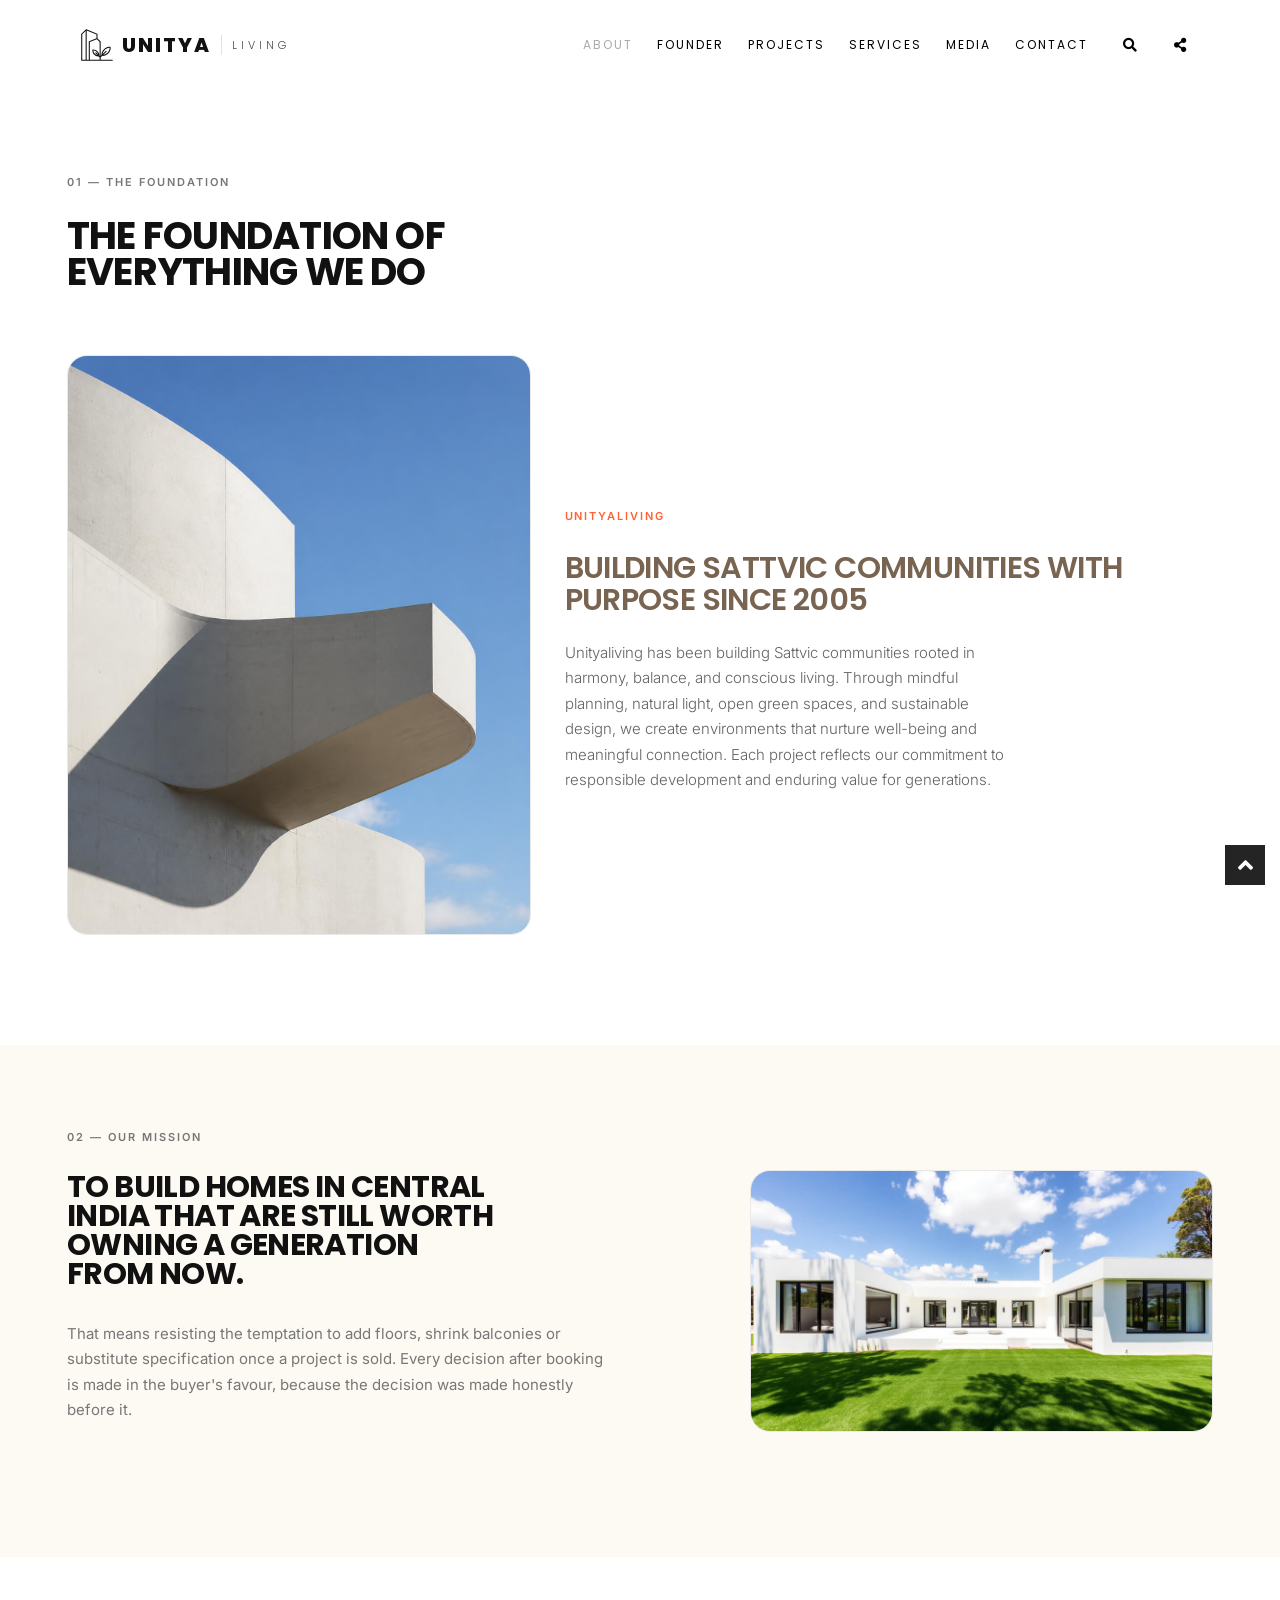
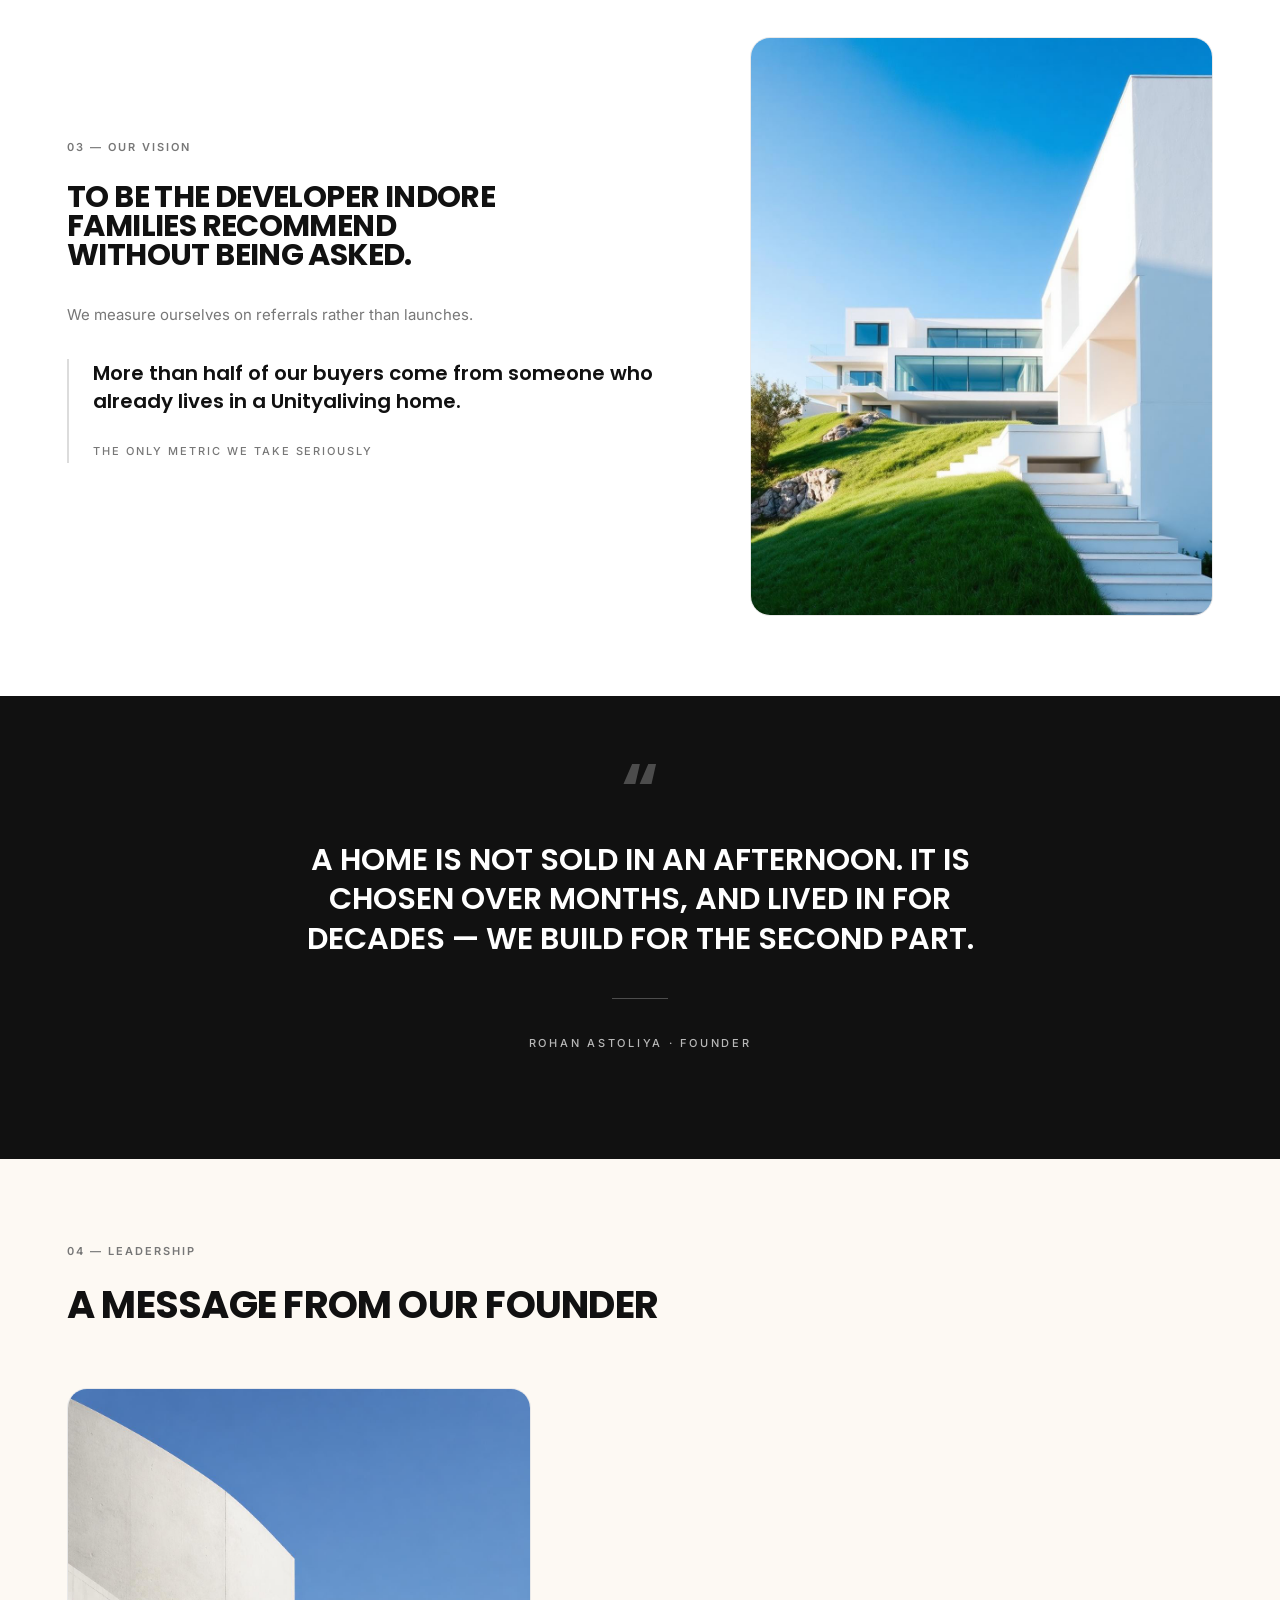
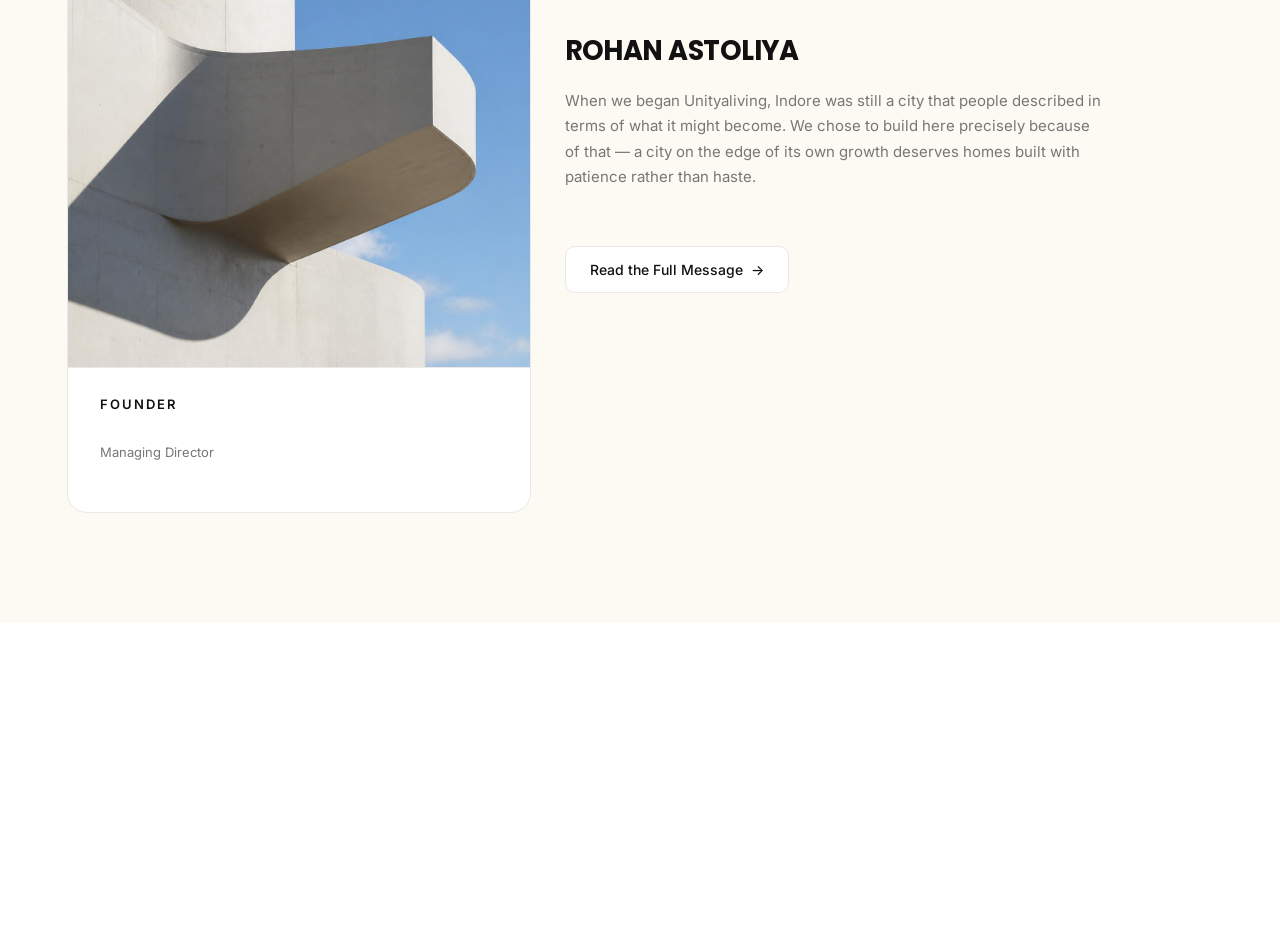
==== commit 9201ee1b: "feat(footer): remove bottom bar © RERA Crafted" ====
--- a/modern/about/index.html
+++ b/modern/about/index.html
@@ -274,14 +274,7 @@
                 </div>
             </div>
         </div>
-        <div style="border-top:1px solid rgba(255,255,255,0.08);">
-            <div style="max-width:1400px; margin:0 auto; padding:20px 24px; display:flex; flex-direction:column; gap:8px; align-items:center; justify-content:space-between; font-size:12px; color:rgba(255,255,255,0.5); font-family:'Inter',sans-serif;" class="md:flex-row">
-                <div>© 2026 Unitya Living. All Rights Reserved.</div>
-                <div>RERA registered · Indore, Madhya Pradesh</div>
-                <div>Crafted in Indore, India.</div>
-            </div>
-        </div>
-    </footer>
+</footer>
     <!-- FOOTER END -->
     <button class="scroltop"><span class="fa fa-angle-up relative" id="btn-vibrate"></span></button>
 </div>
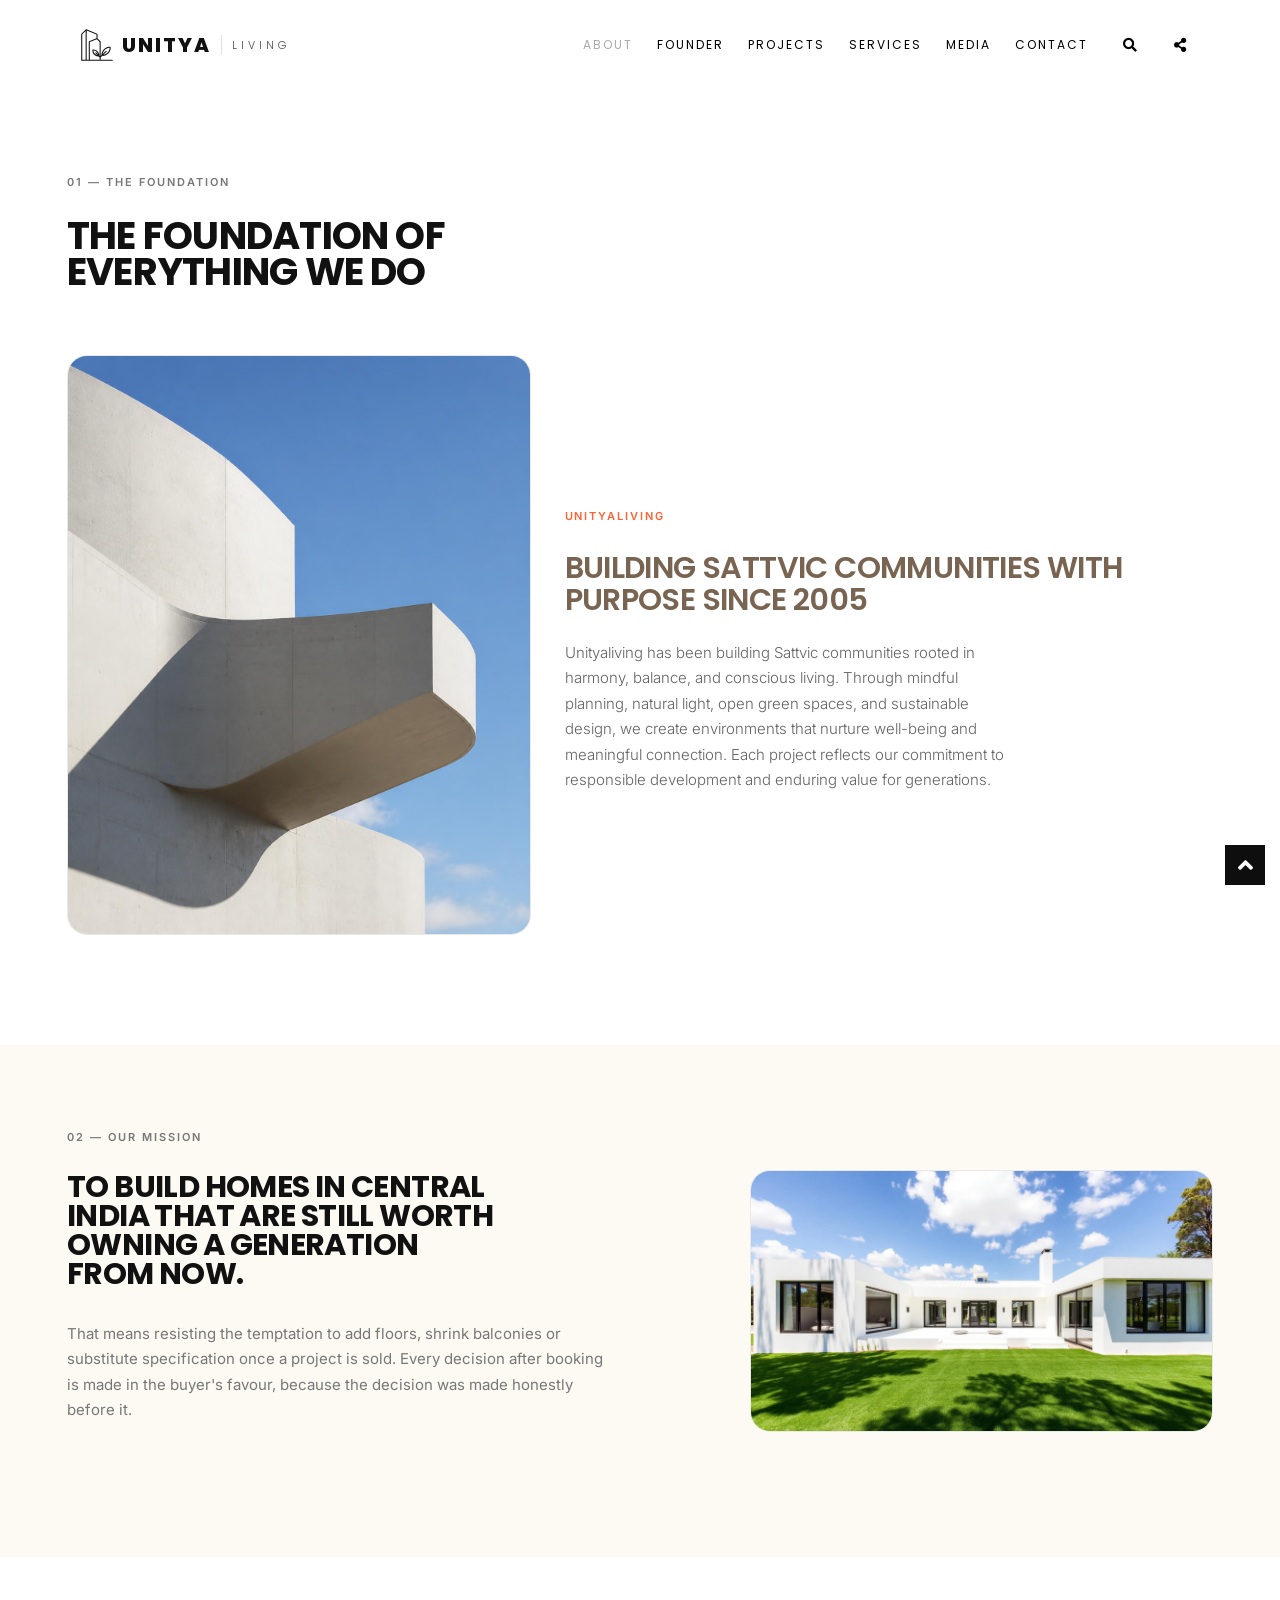
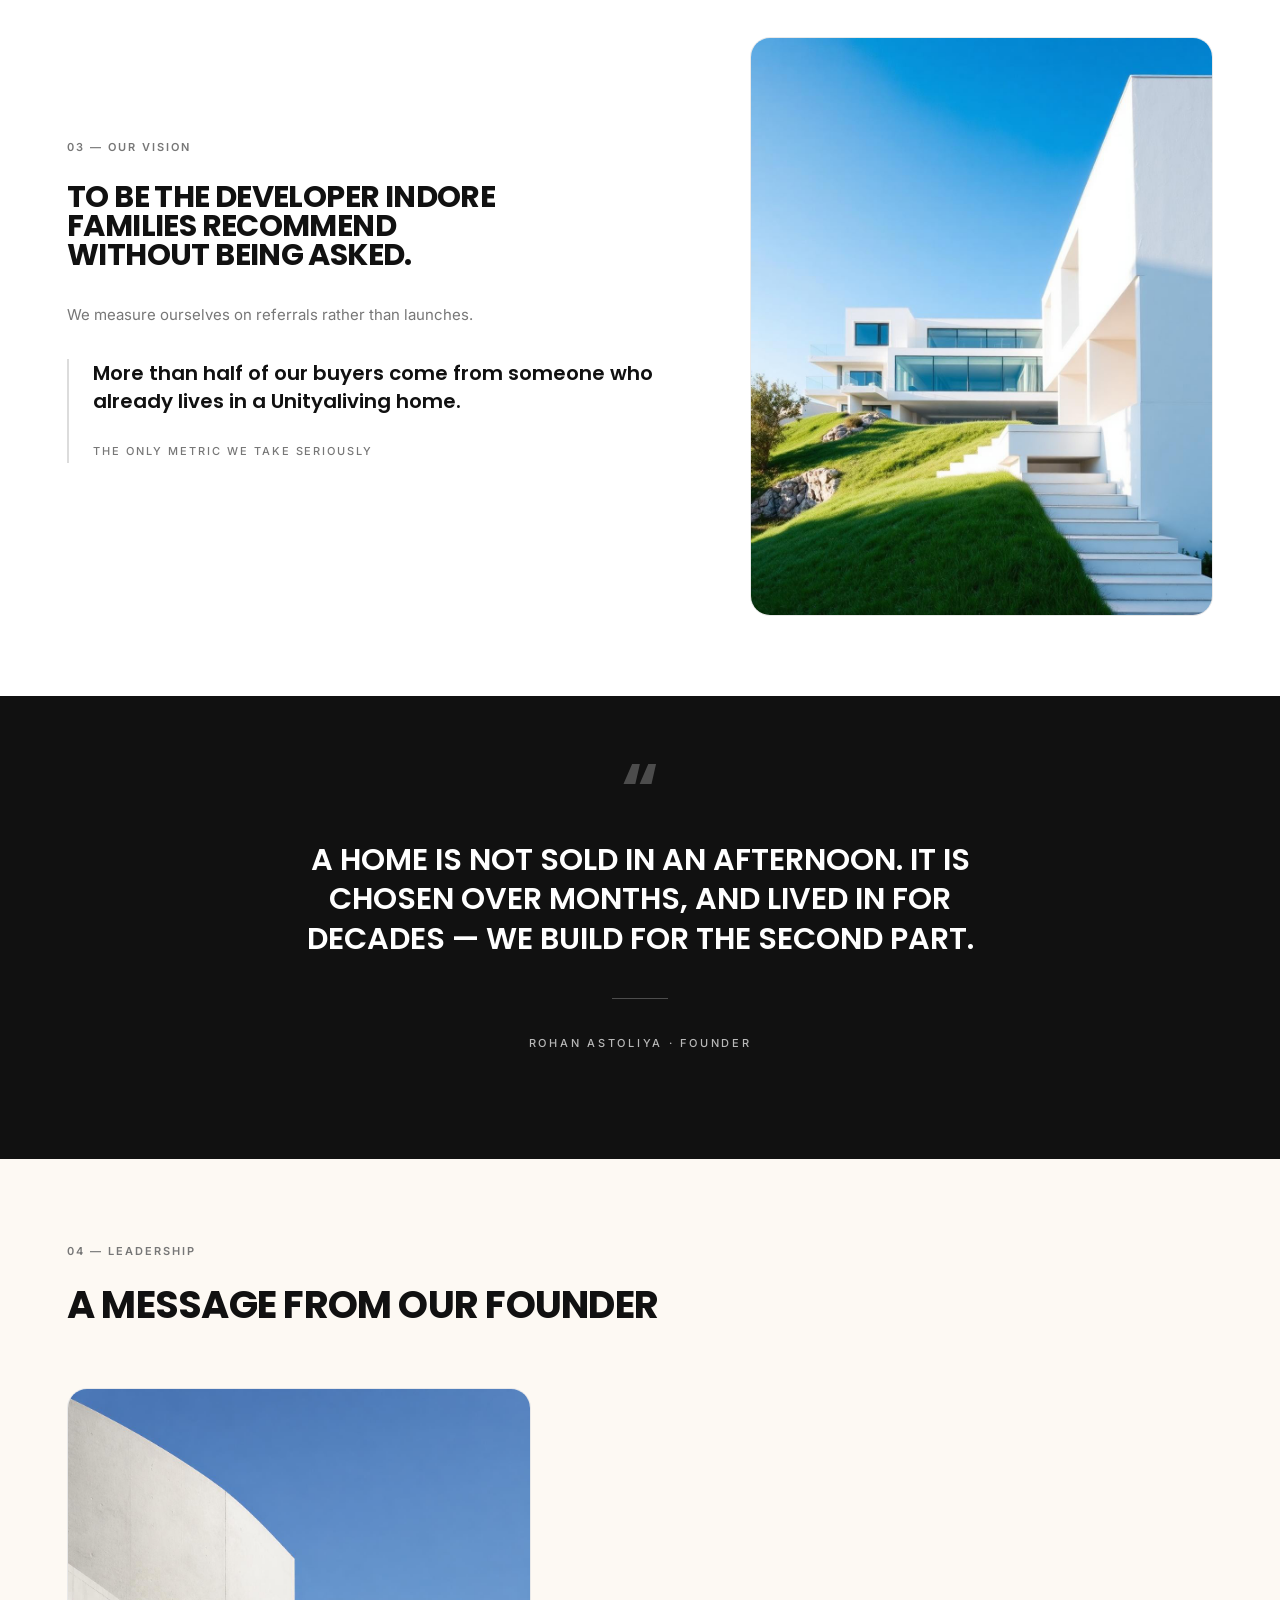
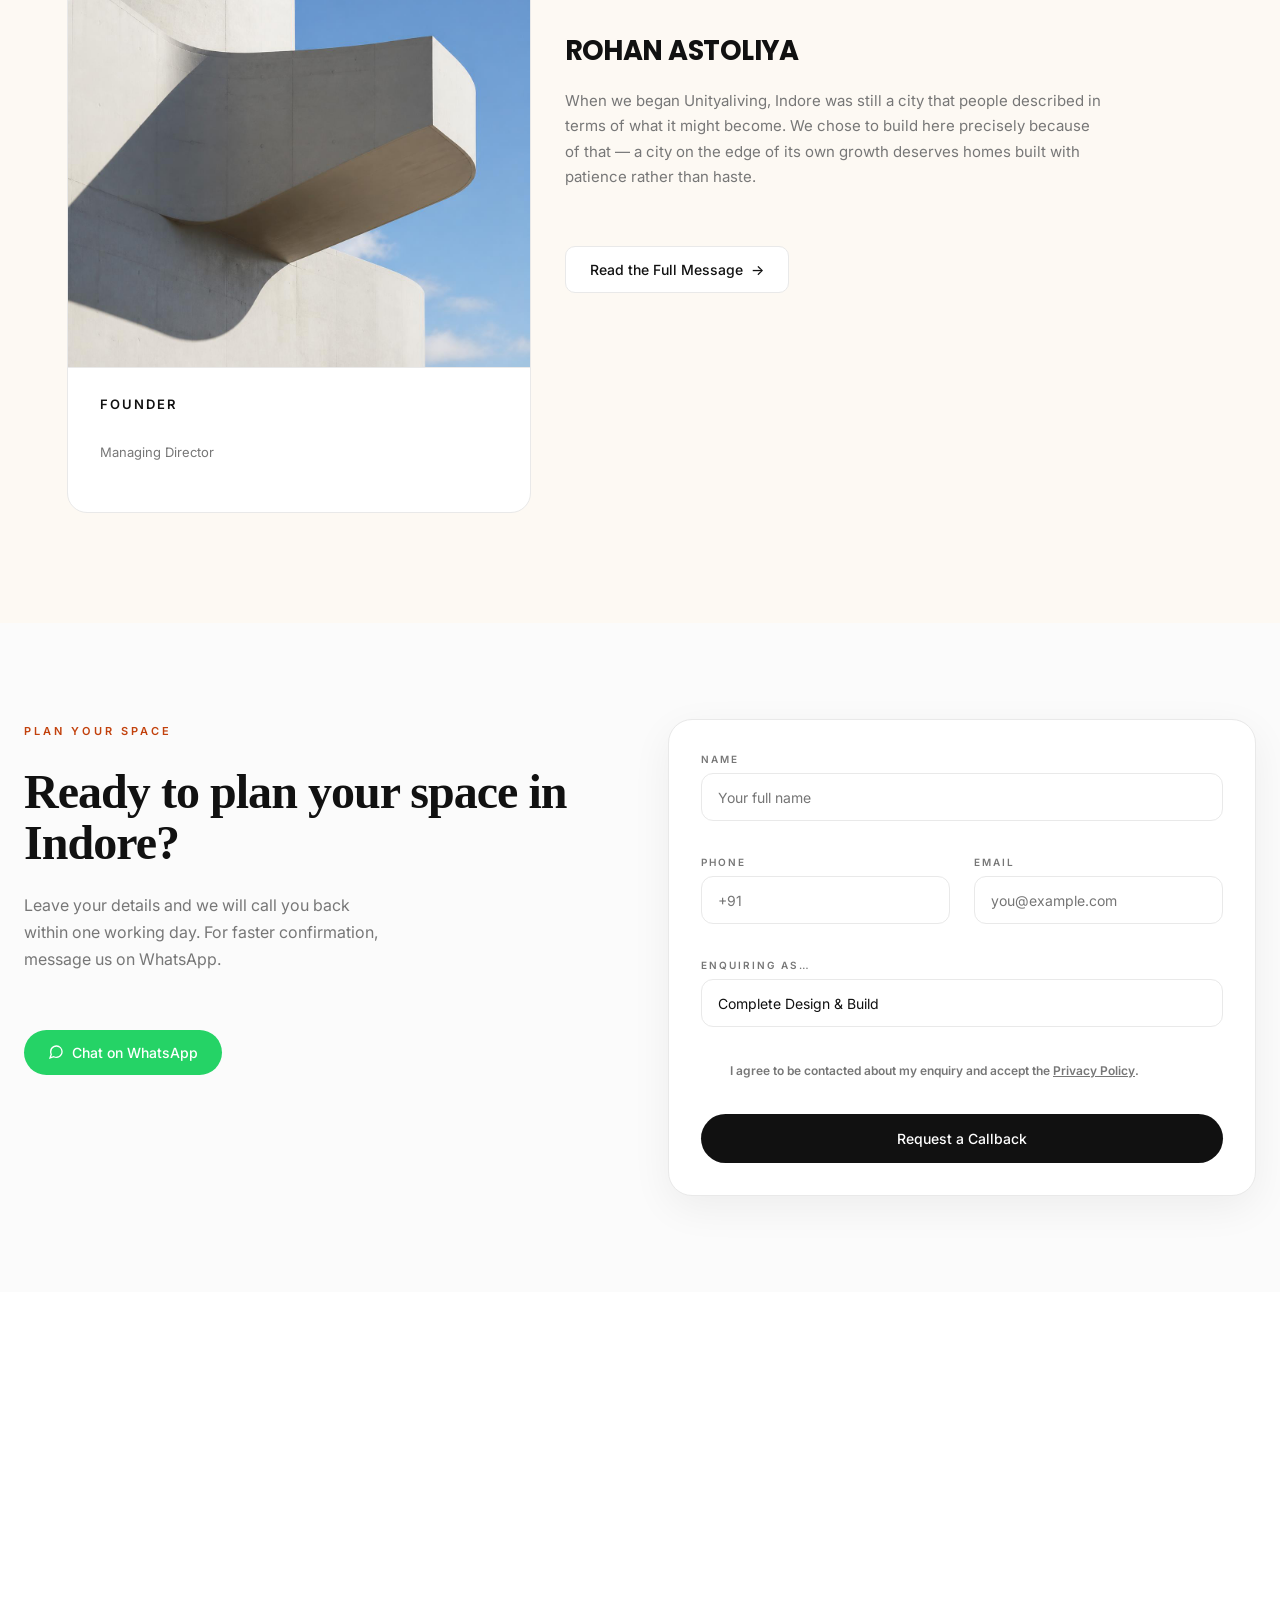
==== commit 3330015e: "feat: add Unitya Plan Your Space enquiry above footer — exact copy (all pages)" ====
--- a/modern/about/index.html
+++ b/modern/about/index.html
@@ -206,7 +206,58 @@
     </div>
     <!-- CONTENT END -->
 
-    <!-- FOOTER START -->
+            <!-- ENQUIRY SECTION — exact copy from Unitya/src/components/site/enquiry-section.tsx:39 -->
+        <section id="enquire" style="background:rgba(249,249,249,0.6); padding:96px 0;">
+            <div style="max-width:1400px; margin:0 auto; padding:0 24px; display:grid; gap:56px; grid-template-columns: repeat(auto-fit, minmax(320px, 1fr)); align-items:start;">
+                <div>
+                    <p style="font-size:11px; letter-spacing:0.28em; text-transform:uppercase; color:#c2410c; font-family:'Inter', sans-serif; font-weight:600;">Plan Your Space</p>
+                    <h2 style="margin-top:16px; font-family:'Instrument Serif', Georgia, serif; font-size: clamp(2rem,4vw,3rem); line-height:1.05; letter-spacing:-0.02em; color:#111;">Ready to plan your space in Indore?</h2>
+                    <p style="margin-top:24px; max-width:36ch; font-size:16px; line-height:1.7; color:#777; font-family:'Inter', sans-serif;">Leave your details and we will call you back within one working day. For faster confirmation, message us on WhatsApp.</p>
+                    <a href="https://wa.me/916232691255?text=Hi%20Unitya%20Living%2C%20I%27d%20like%20to%20discuss%20your%20project%20with%20Unitya%20Living.%20Please%20share%20the%20details%20and%20get%20back%20to%20me." target="_blank" rel="noopener noreferrer" style="margin-top:32px; display:inline-flex; align-items:center; gap:8px; background:#25D366; color:#fff; border-radius:999px; padding:12px 24px; font-size:14px; font-weight:500; text-decoration:none; font-family:'Inter', sans-serif;">
+                        <svg viewBox="0 0 24 24" fill="none" stroke="currentColor" stroke-width="2" style="width:16px; height:16px;"><path d="M21 11.5a8.38 8.38 0 0 1-.9 3.8 8.5 8.5 0 0 1-7.6 4.7 8.38 8.38 0 0 1-3.8-.9L3 21l1.9-5.7a8.38 8.38 0 0 1-.9-3.8 8.5 8.5 0 0 1 4.7-7.6 8.38 8.38 0 0 1 3.8-.9h.5a8.48 8.48 0 0 1 8 8v.5z"/></svg>
+                        Chat on WhatsApp
+                    </a>
+                </div>
+                <div style="background:#fff; border:1px solid #e9e9e9; border-radius:24px; padding:32px; box-shadow:0 12px 40px rgba(0,0,0,0.06);">
+                    <form onsubmit="event.preventDefault(); alert('Enquiry received — our team will call you back within one working day.'); this.reset();" style="display:flex; flex-direction:column; gap:24px;" novalidate>
+                        <label style="display:block;">
+                            <span style="display:block; margin-bottom:6px; font-size:10px; letter-spacing:0.2em; text-transform:uppercase; color:#777; font-family:'Inter',sans-serif;">Name</span>
+                            <input type="text" placeholder="Your full name" required style="height:48px; width:100%; border-radius:12px; border:1px solid #e9e9e9; background:#fff; padding:0 16px; font-size:14px; color:#111; outline:none; font-family:'Inter',sans-serif;">
+                        </label>
+                        <div style="display:grid; gap:24px; grid-template-columns: repeat(auto-fit, minmax(200px, 1fr));">
+                            <label style="display:block;">
+                                <span style="display:block; margin-bottom:6px; font-size:10px; letter-spacing:0.2em; text-transform:uppercase; color:#777; font-family:'Inter',sans-serif;">Phone</span>
+                                <input type="tel" placeholder="+91" required style="height:48px; width:100%; border-radius:12px; border:1px solid #e9e9e9; background:#fff; padding:0 16px; font-size:14px; color:#111; outline:none; font-family:'Inter',sans-serif;">
+                            </label>
+                            <label style="display:block;">
+                                <span style="display:block; margin-bottom:6px; font-size:10px; letter-spacing:0.2em; text-transform:uppercase; color:#777; font-family:'Inter',sans-serif;">Email</span>
+                                <input type="email" placeholder="you@example.com" required style="height:48px; width:100%; border-radius:12px; border:1px solid #e9e9e9; background:#fff; padding:0 16px; font-size:14px; color:#111; outline:none; font-family:'Inter',sans-serif;">
+                            </label>
+                        </div>
+                        <label style="display:block;">
+                            <span style="display:block; margin-bottom:6px; font-size:10px; letter-spacing:0.2em; text-transform:uppercase; color:#777; font-family:'Inter',sans-serif;">Enquiring as…</span>
+                            <select style="height:48px; width:100%; border-radius:12px; border:1px solid #e9e9e9; background:#fff; padding:0 16px; font-size:14px; color:#111; outline:none; font-family:'Inter',sans-serif; cursor:pointer; appearance:none;">
+                                <option>Complete Design &amp; Build</option>
+                                <option>Architecture</option>
+                                <option>Interior Design</option>
+                                <option>Exterior Design</option>
+                                <option>Construction</option>
+                                <option>Real Estate</option>
+                                <option>Other</option>
+                            </select>
+                        </label>
+                        <label style="display:flex; align-items:flex-start; gap:12px; cursor:pointer;">
+                            <input type="checkbox" required style="margin-top:2px; width:16px; height:16px; accent-color:#111; cursor:pointer;">
+                            <span style="font-size:12px; line-height:1.6; color:#777; font-family:'Inter',sans-serif;">I agree to be contacted about my enquiry and accept the <span style="text-decoration:underline;">Privacy Policy</span>.</span>
+                        </label>
+                        <button type="submit" style="width:100%; background:#111; color:#fff; border-radius:999px; padding:14px 24px; font-size:14px; font-weight:500; border:0; cursor:pointer; font-family:'Inter',sans-serif;">Request a Callback</button>
+                    </form>
+                </div>
+            </div>
+        </section>
+        <!-- ENQUIRY SECTION END -->
+
+        <!-- FOOTER START -->
     <footer id="contact" class="site-footer footer-dark footer-wide" style="background:#0a0a0a; color:#fff; border-top:1px solid rgba(255,255,255,0.08);">
         <div style="max-width:1400px; margin:0 auto; padding:64px 24px;">
             <div style="display:grid; gap:48px; grid-template-columns: repeat(auto-fit, minmax(250px, 1fr));">
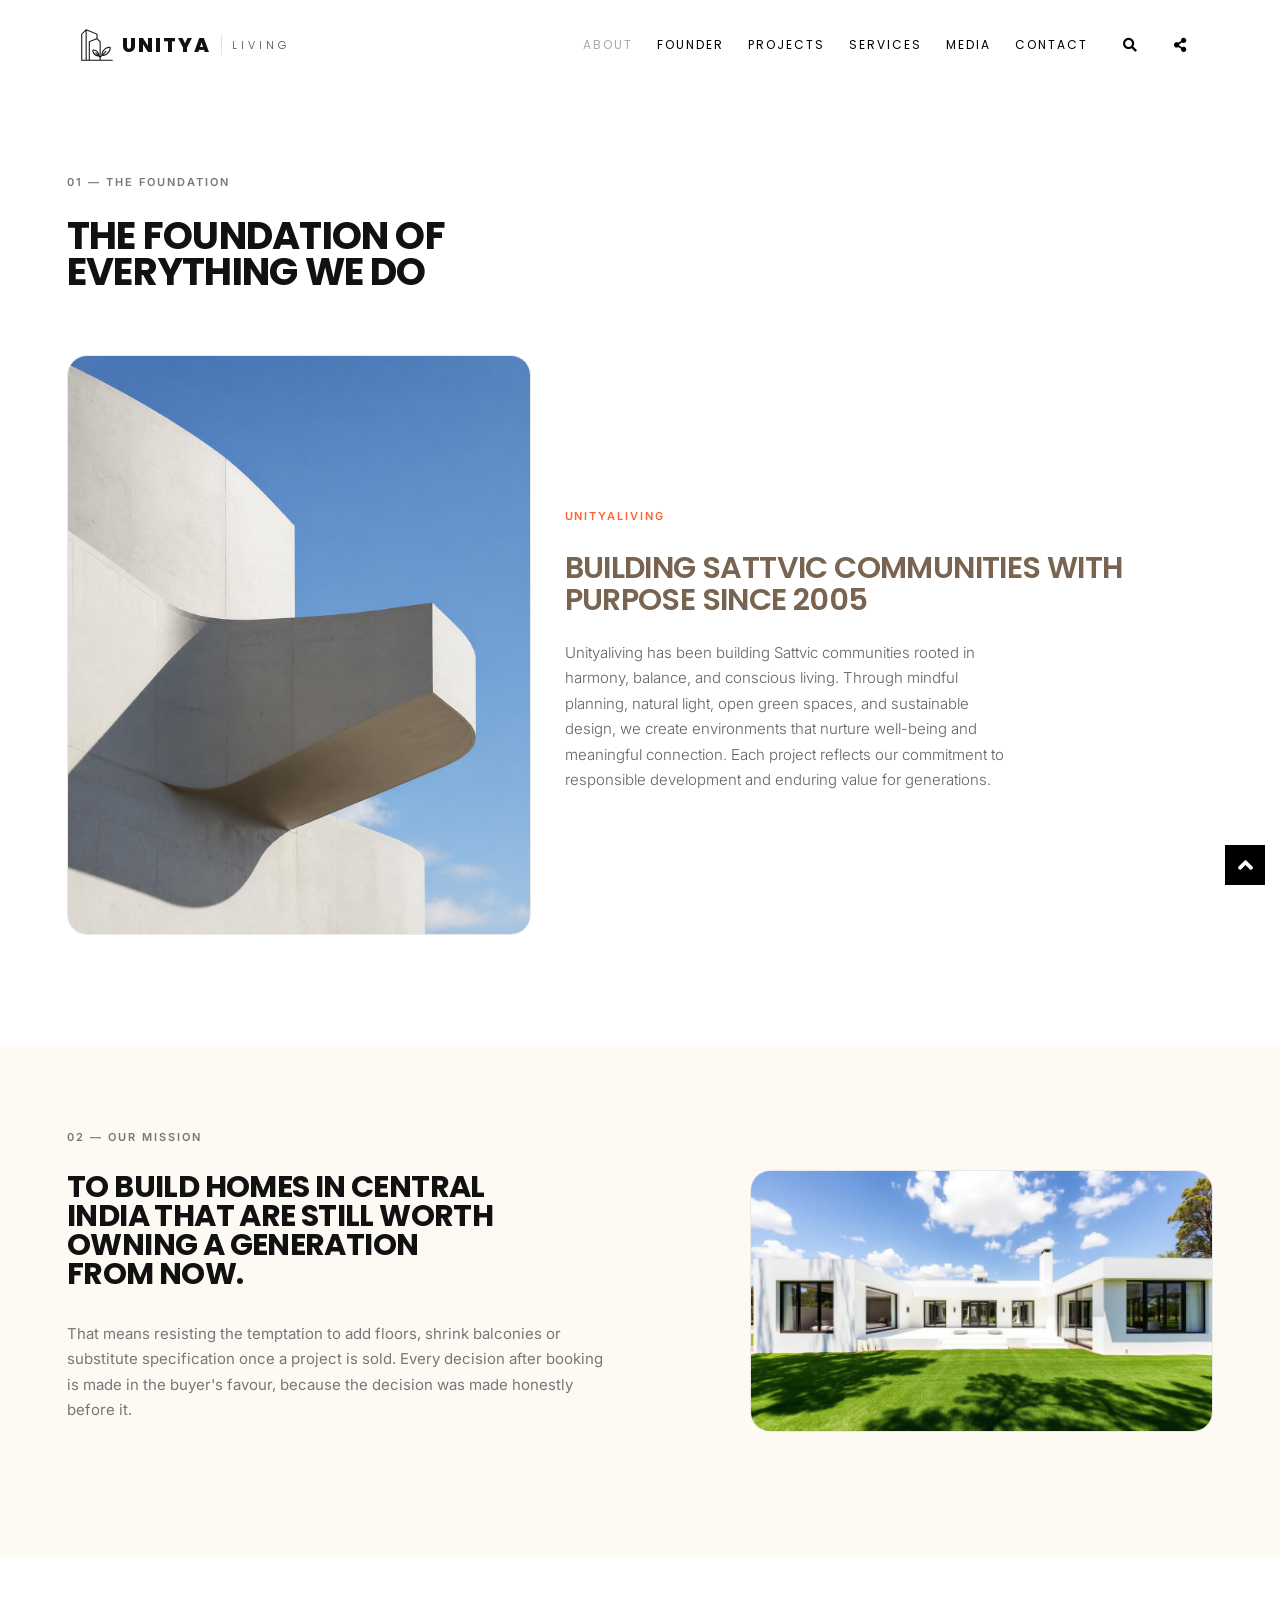
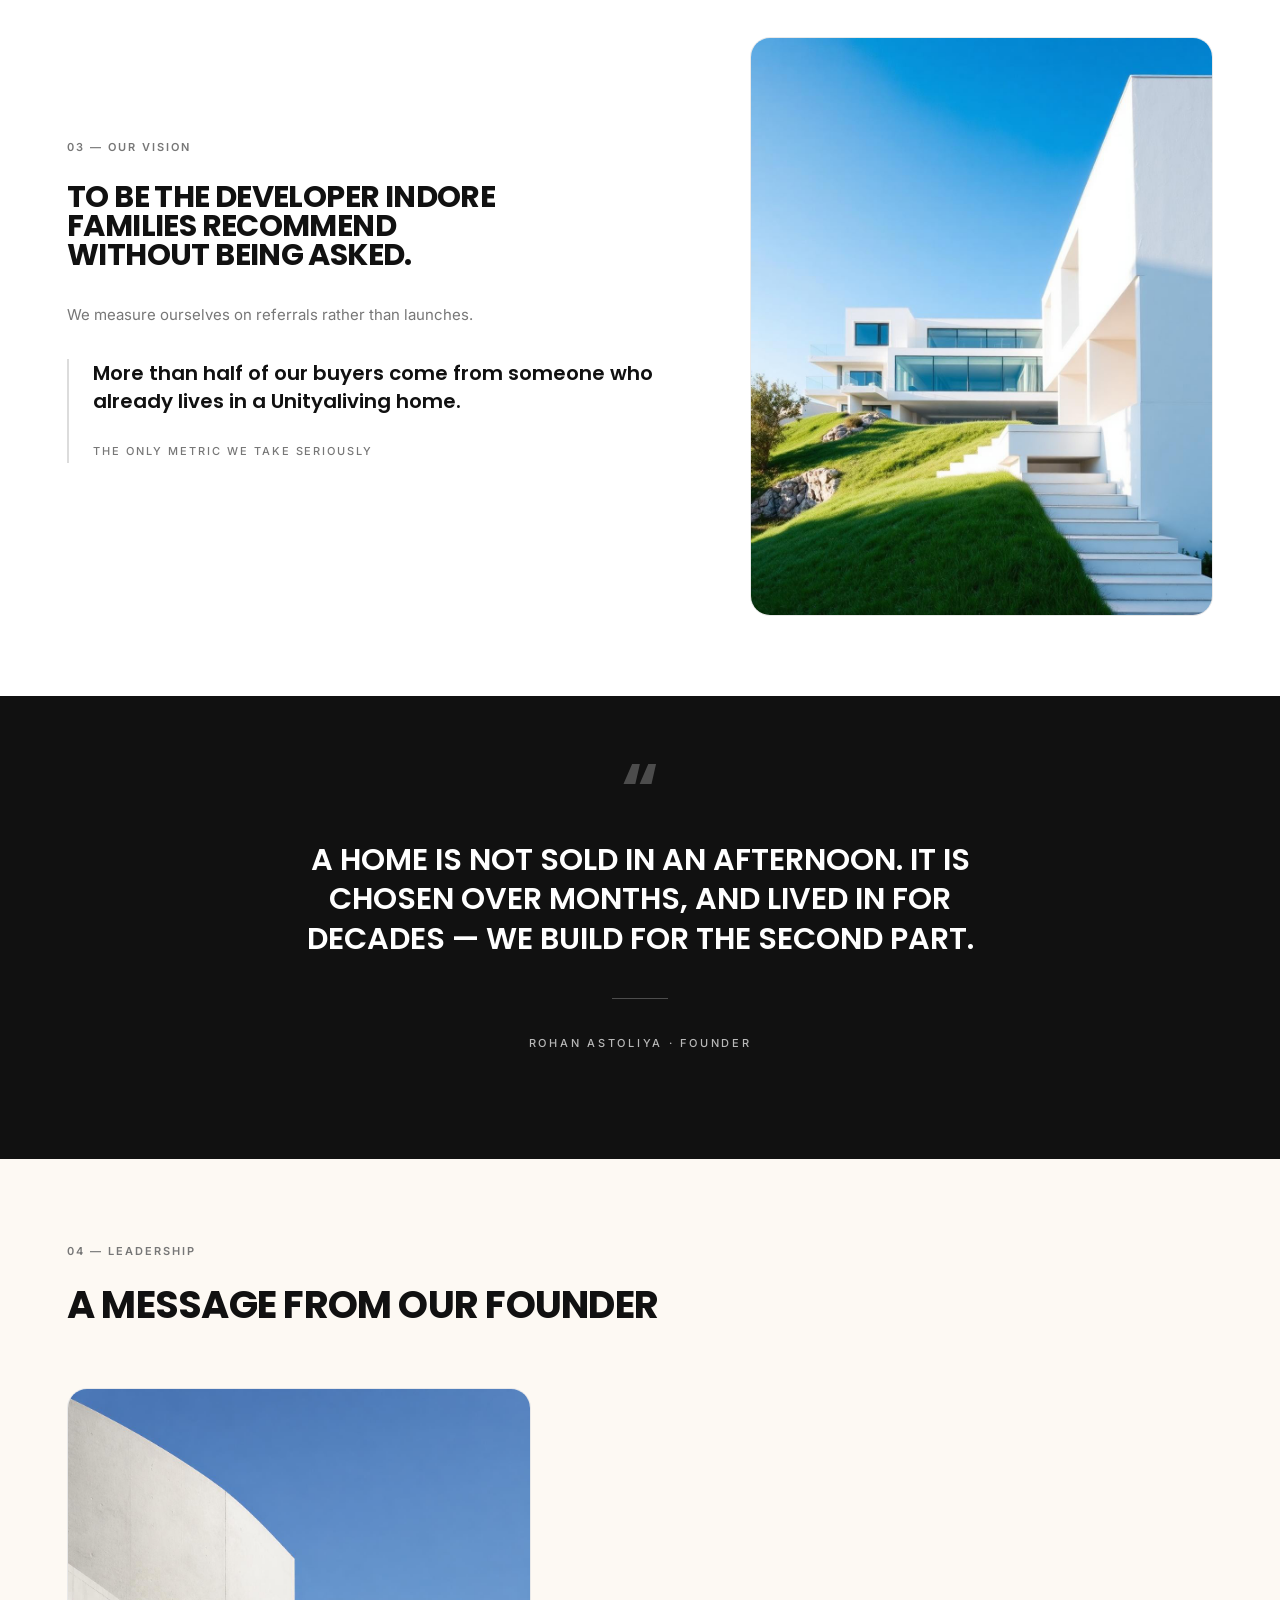
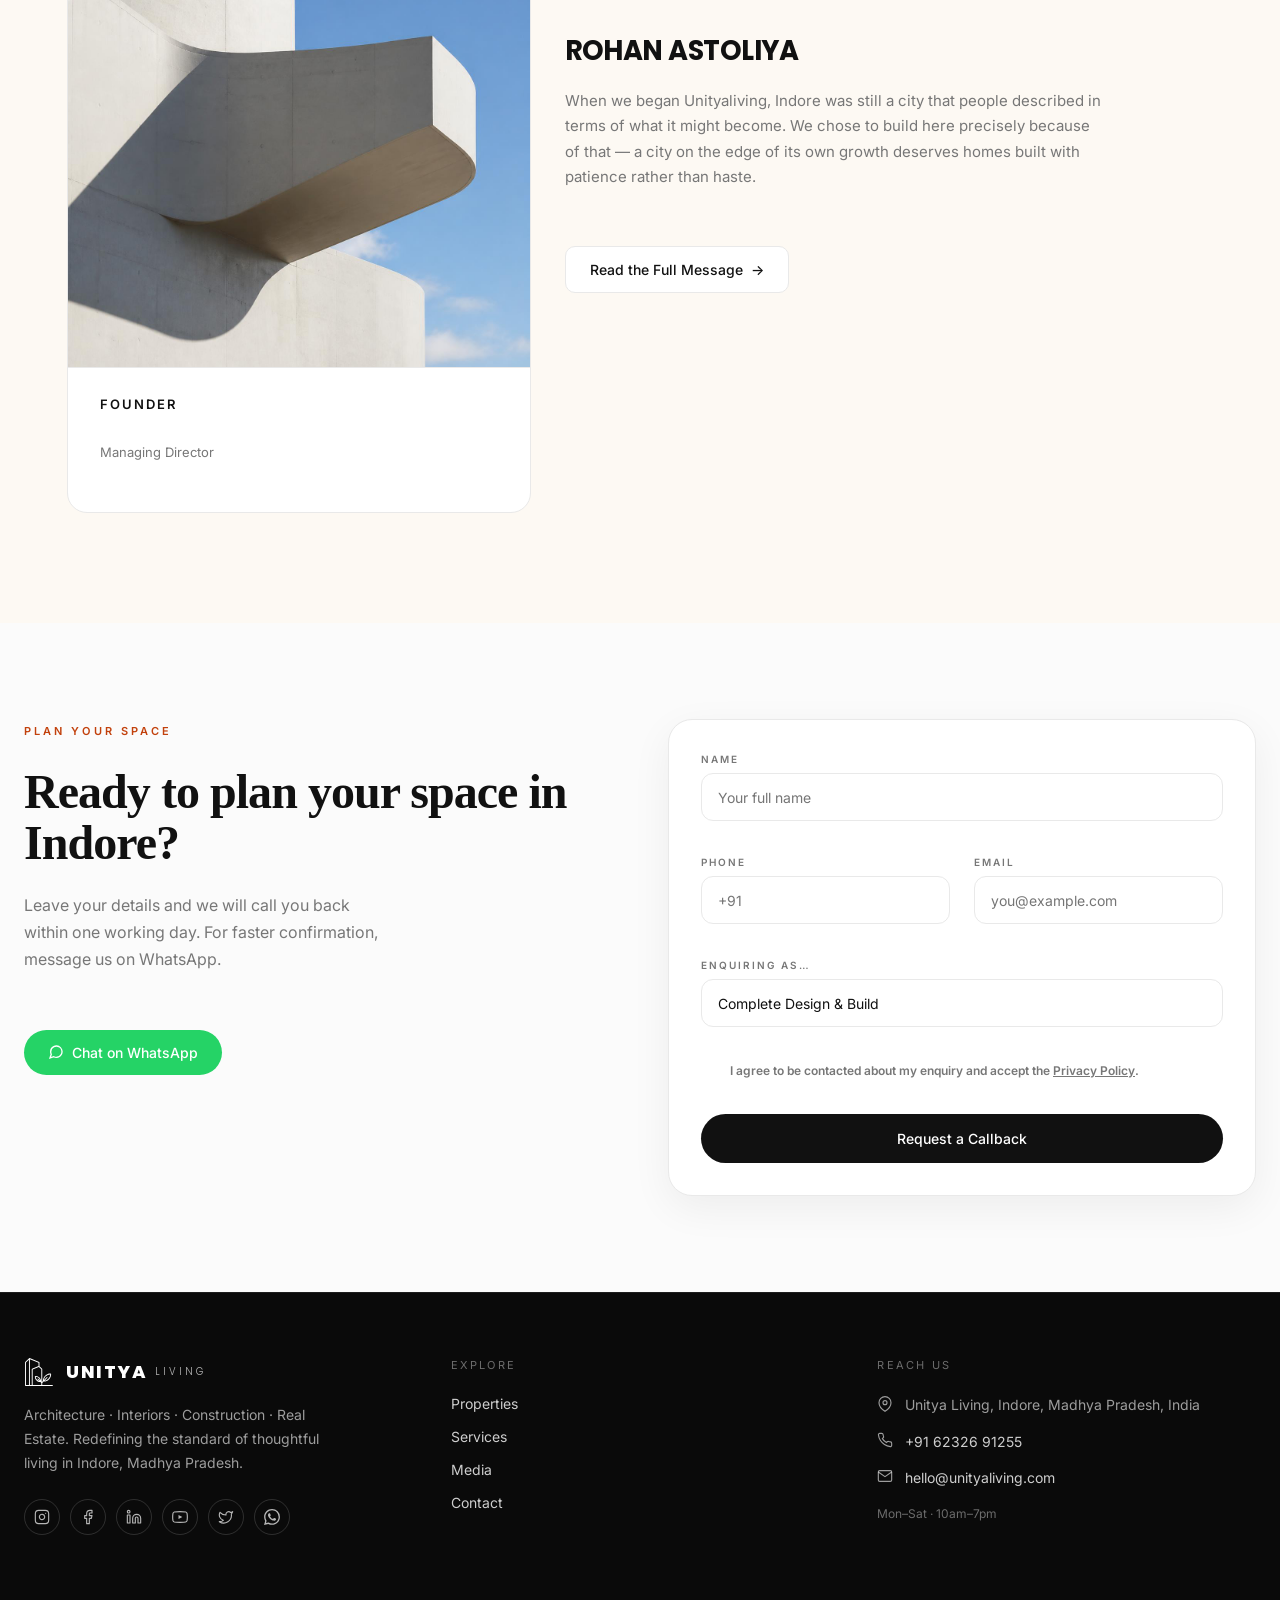
==== commit de41d7f8: "fix(modern): footer not fixed — appears after Plan Your Space, not after Testimonials" ====
--- a/modern/about/index.html
+++ b/modern/about/index.html
@@ -40,7 +40,7 @@
         .ourstory-serif { font-family: 'Poppins', sans-serif; font-weight: 600; }
     </style>
 </head>
-<body class="footer-fixed">
+<body>
 <div class="page-wraper">
     <!-- HEADER START -->
     <header class="site-header header-style-1 nav-wide mobile-sider-drawer-menu">
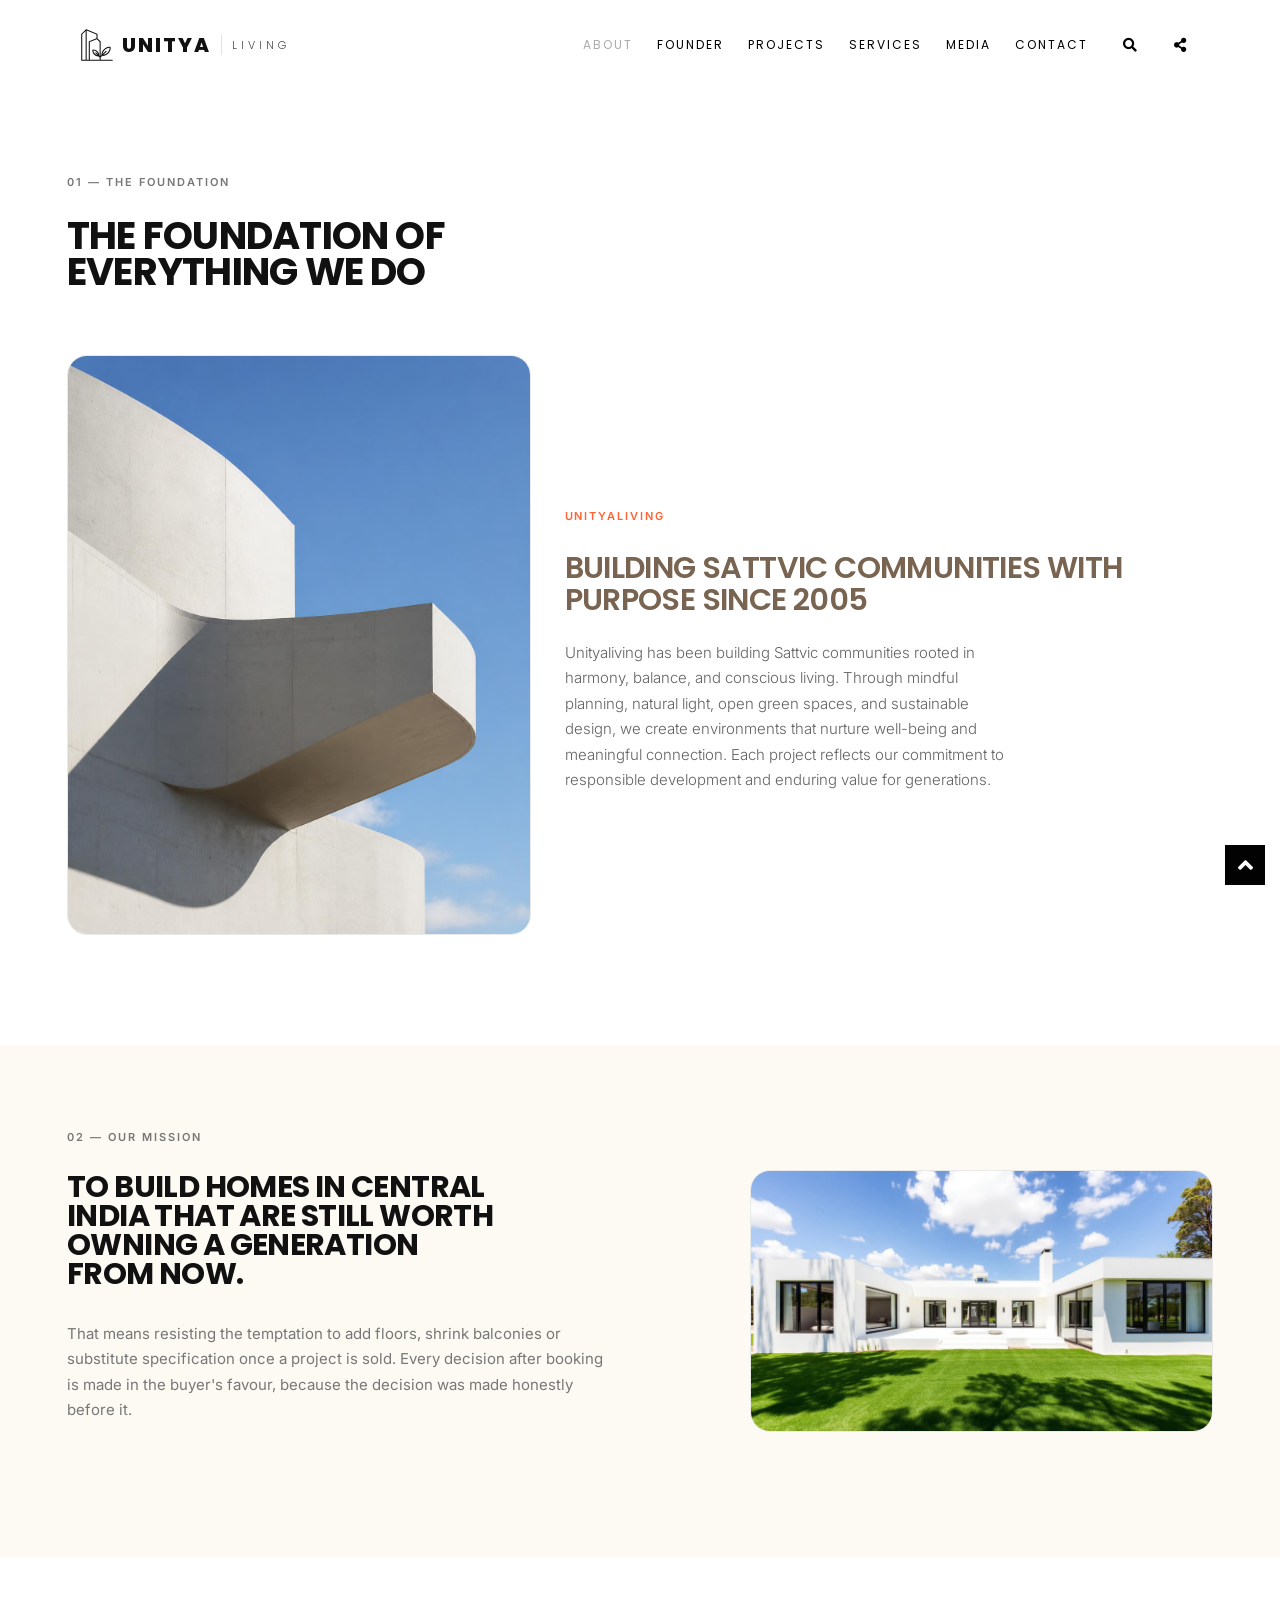
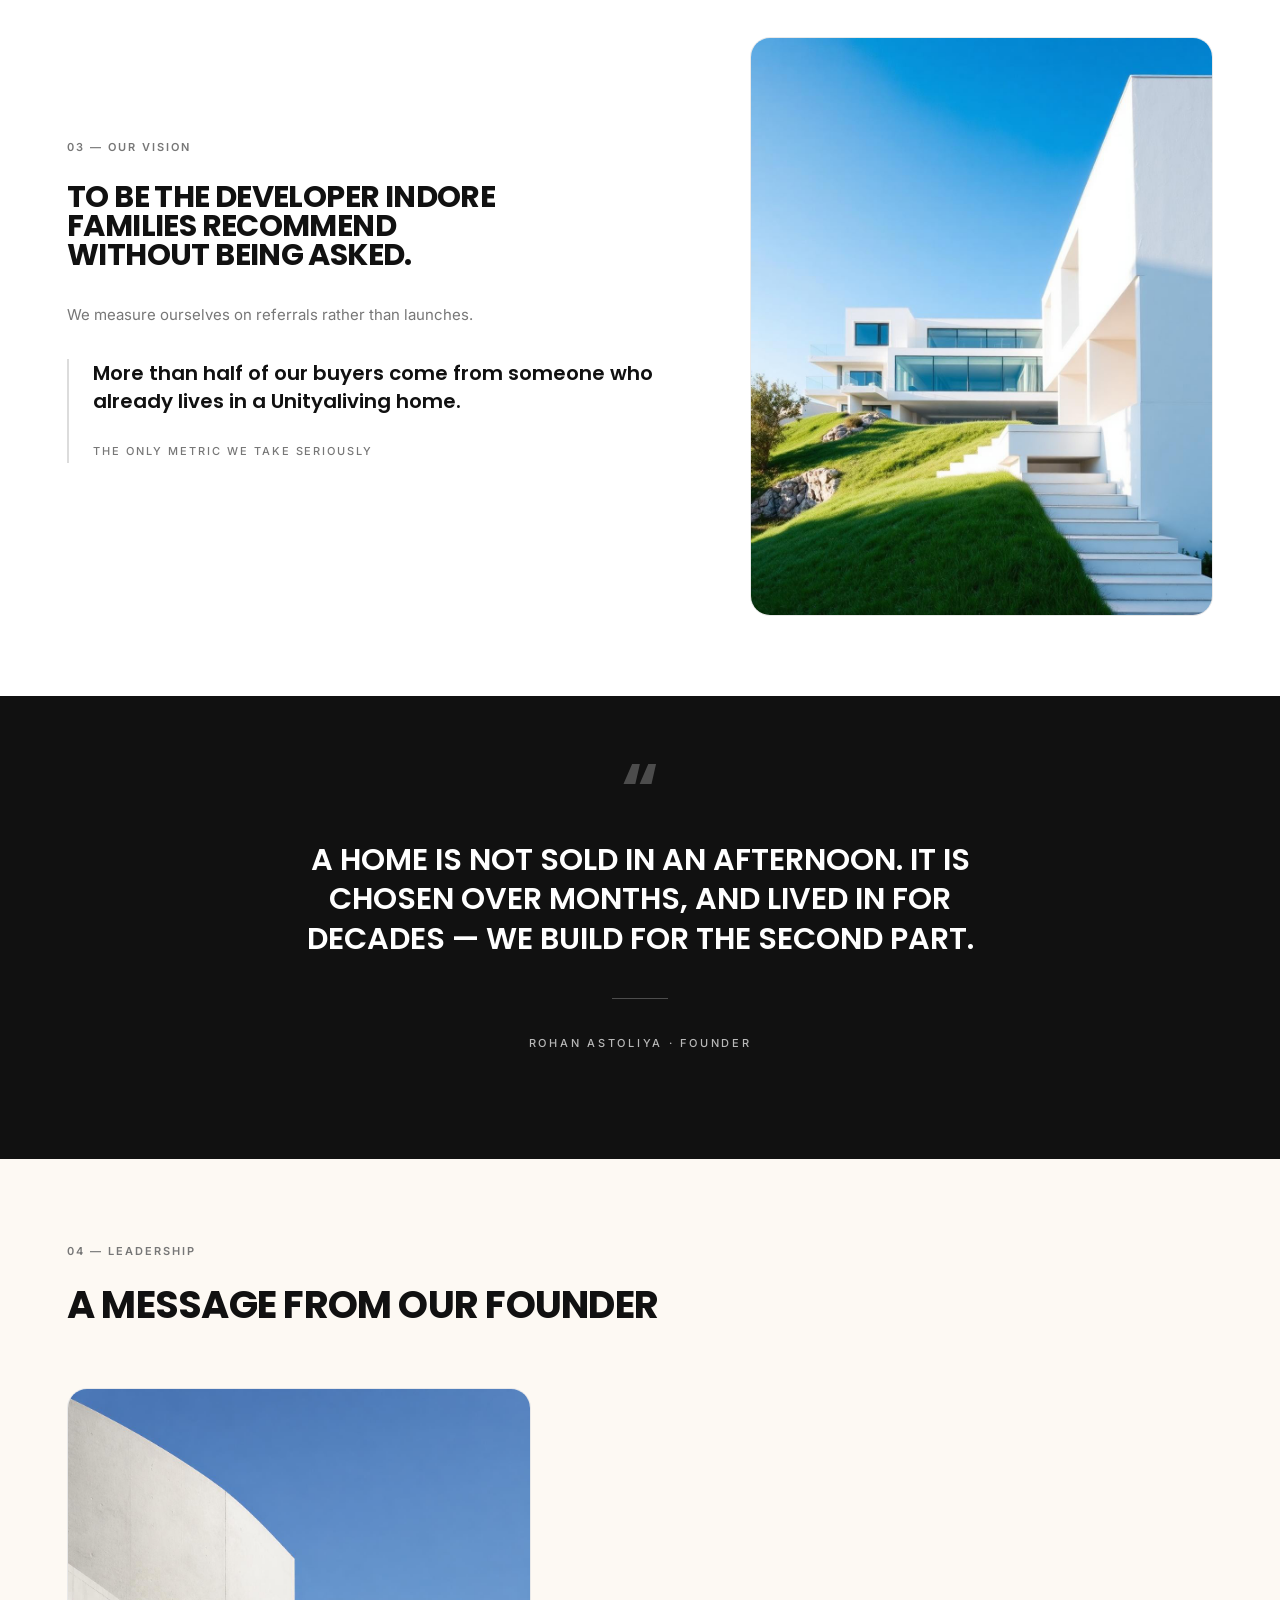
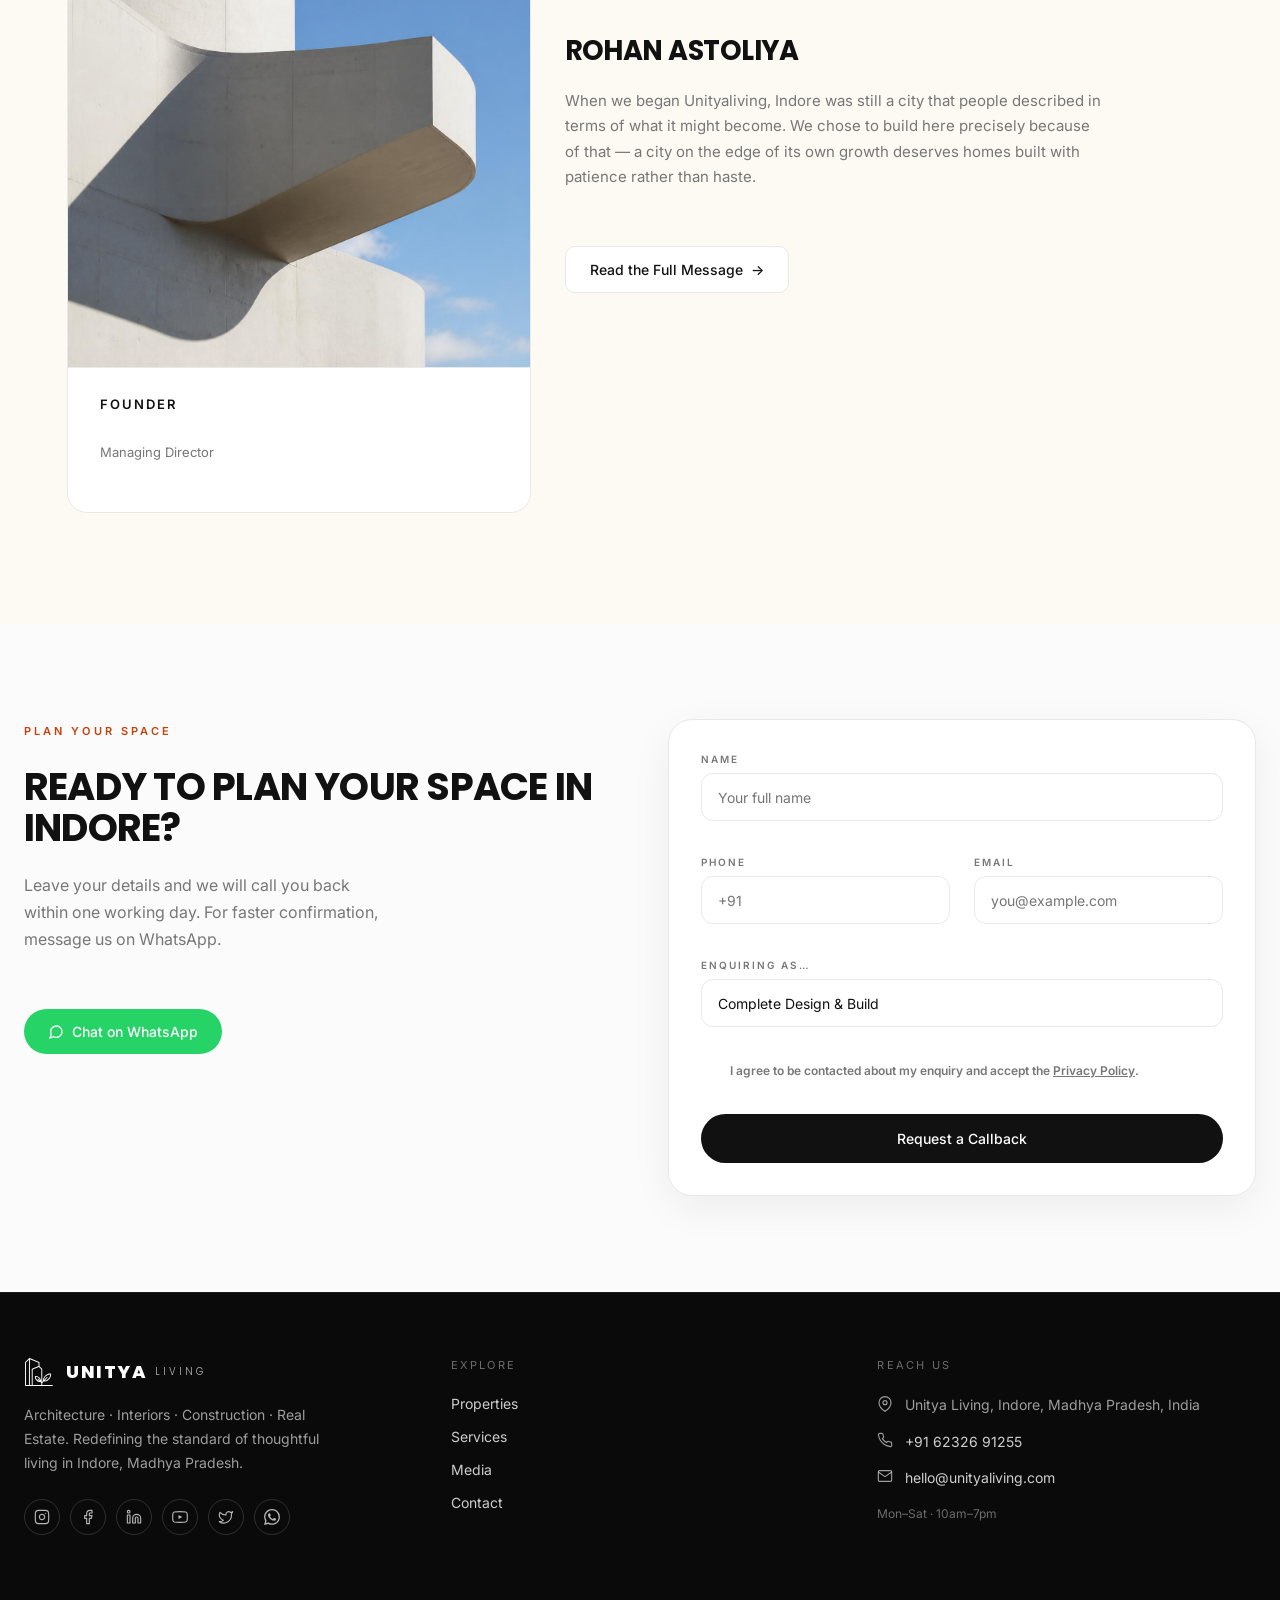
==== commit 6bde333e: "fix: Ready to plan your space in Indore — Poppins caps small as About" ====
--- a/modern/about/index.html
+++ b/modern/about/index.html
@@ -211,7 +211,7 @@
             <div style="max-width:1400px; margin:0 auto; padding:0 24px; display:grid; gap:56px; grid-template-columns: repeat(auto-fit, minmax(320px, 1fr)); align-items:start;">
                 <div>
                     <p style="font-size:11px; letter-spacing:0.28em; text-transform:uppercase; color:#c2410c; font-family:'Inter', sans-serif; font-weight:600;">Plan Your Space</p>
-                    <h2 style="margin-top:16px; font-family:'Instrument Serif', Georgia, serif; font-size: clamp(2rem,4vw,3rem); line-height:1.05; letter-spacing:-0.02em; color:#111;">Ready to plan your space in Indore?</h2>
+                    <h2 style="margin-top:16px; font-family:'Poppins', sans-serif; font-weight:700; font-size: clamp(1.5rem,3.2vw,2.4rem); line-height:1.05; letter-spacing:-0.02em; color:#111; text-transform:uppercase;">Ready to plan your space in Indore?</h2>
                     <p style="margin-top:24px; max-width:36ch; font-size:16px; line-height:1.7; color:#777; font-family:'Inter', sans-serif;">Leave your details and we will call you back within one working day. For faster confirmation, message us on WhatsApp.</p>
                     <a href="https://wa.me/916232691255?text=Hi%20Unitya%20Living%2C%20I%27d%20like%20to%20discuss%20your%20project%20with%20Unitya%20Living.%20Please%20share%20the%20details%20and%20get%20back%20to%20me." target="_blank" rel="noopener noreferrer" style="margin-top:32px; display:inline-flex; align-items:center; gap:8px; background:#25D366; color:#fff; border-radius:999px; padding:12px 24px; font-size:14px; font-weight:500; text-decoration:none; font-family:'Inter', sans-serif;">
                         <svg viewBox="0 0 24 24" fill="none" stroke="currentColor" stroke-width="2" style="width:16px; height:16px;"><path d="M21 11.5a8.38 8.38 0 0 1-.9 3.8 8.5 8.5 0 0 1-7.6 4.7 8.38 8.38 0 0 1-3.8-.9L3 21l1.9-5.7a8.38 8.38 0 0 1-.9-3.8 8.5 8.5 0 0 1 4.7-7.6 8.38 8.38 0 0 1 3.8-.9h.5a8.48 8.48 0 0 1 8 8v.5z"/></svg>
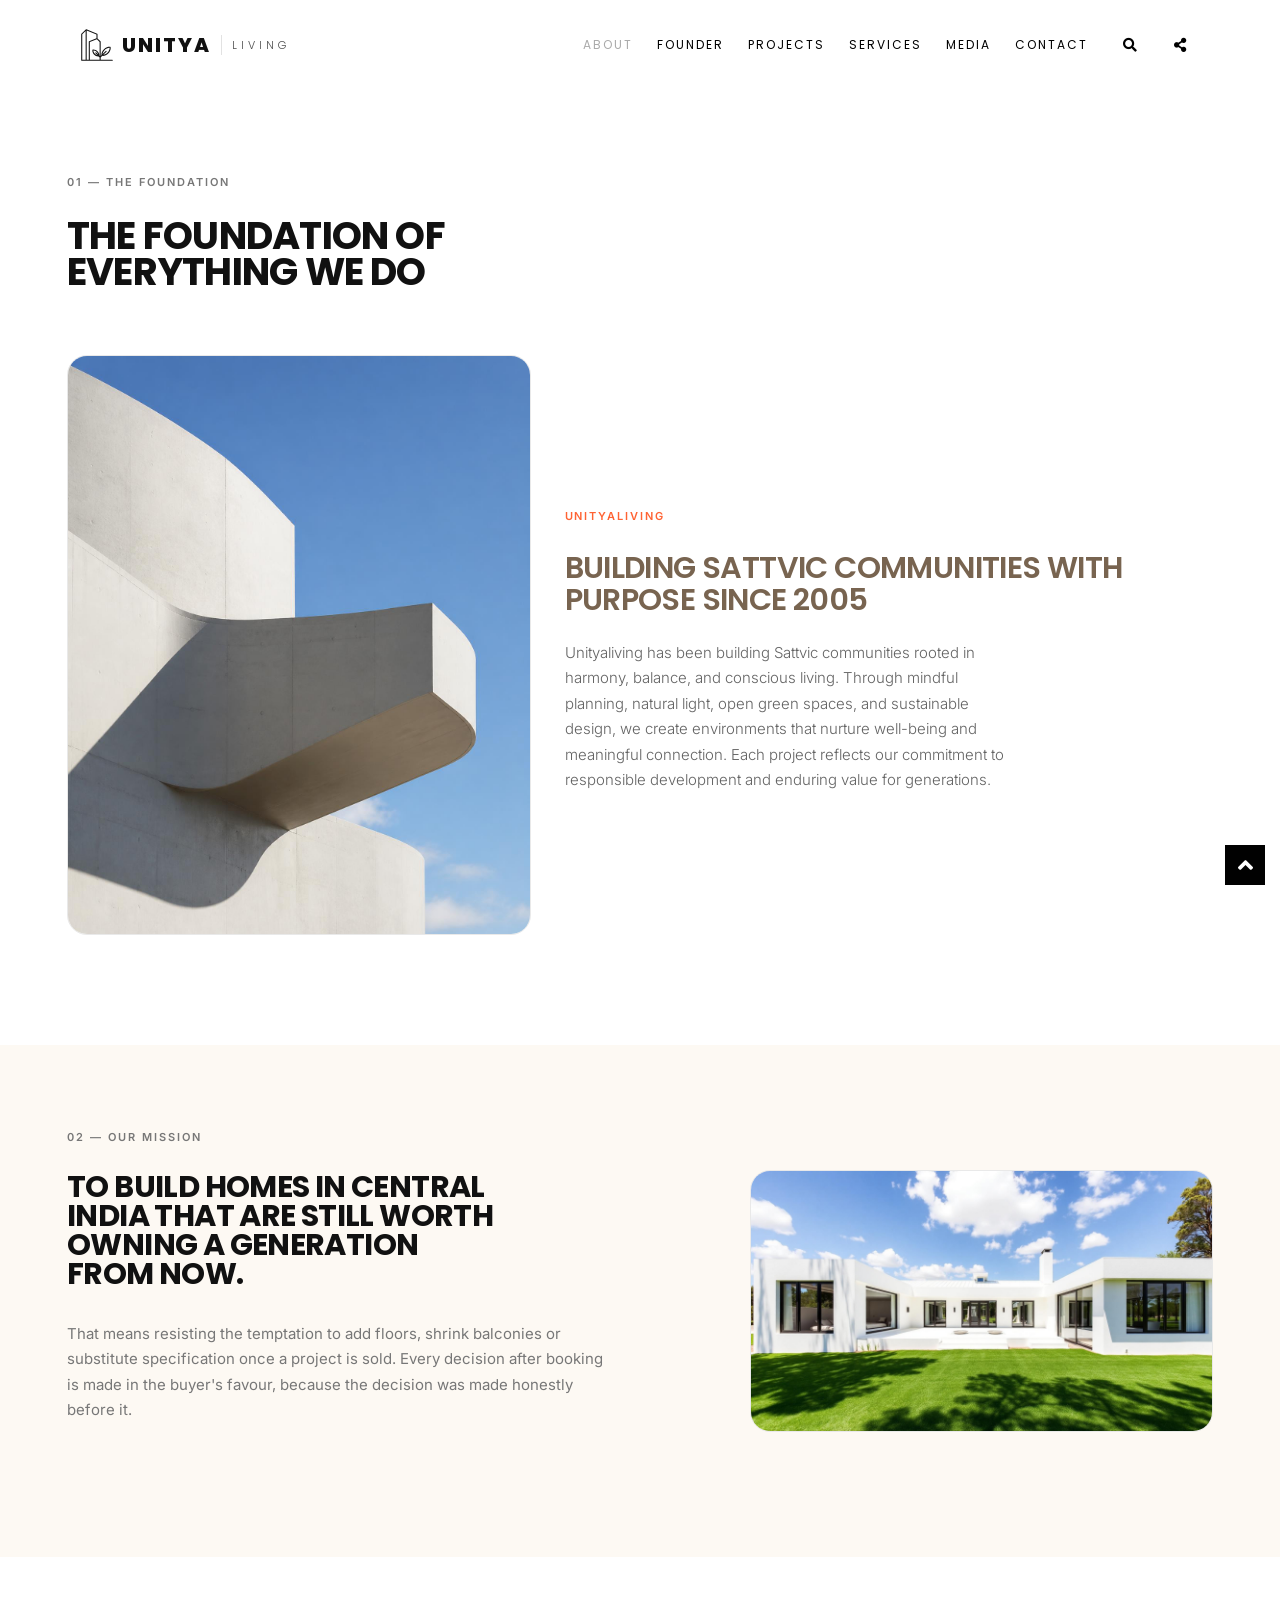
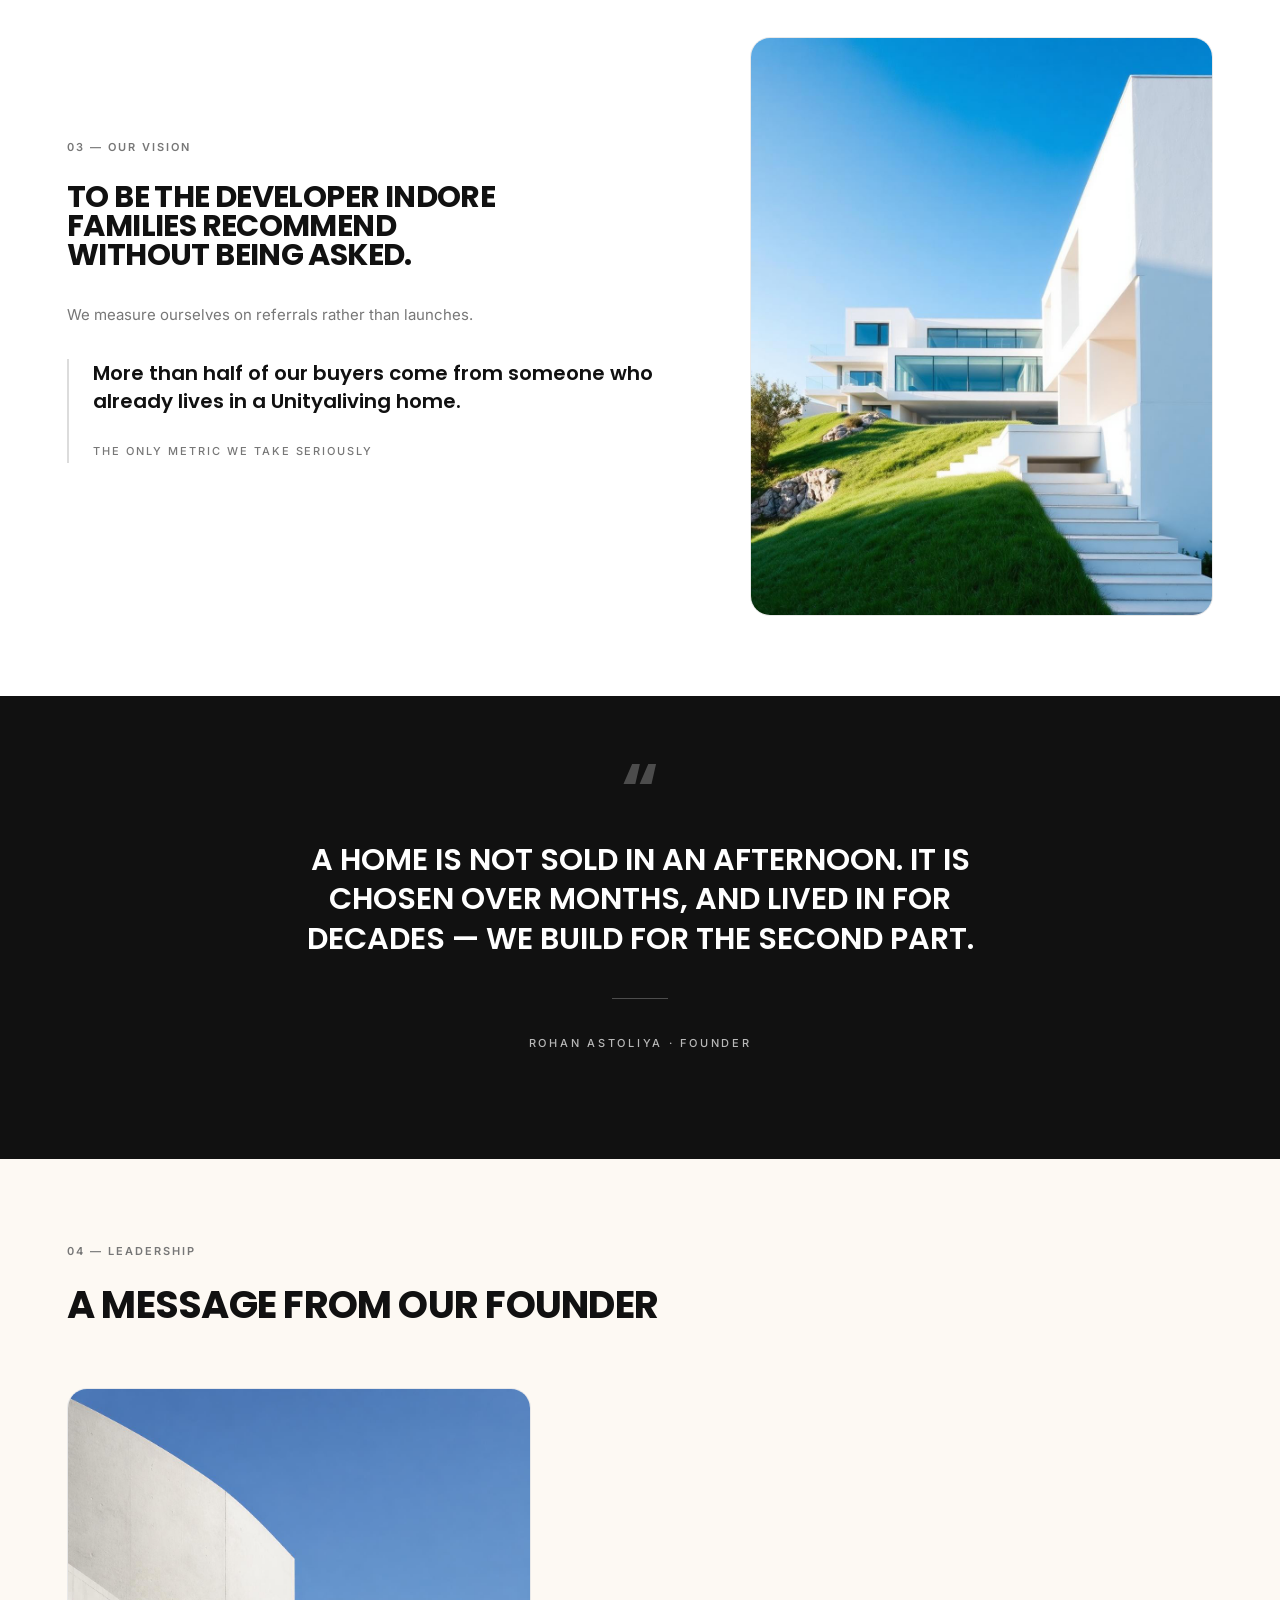
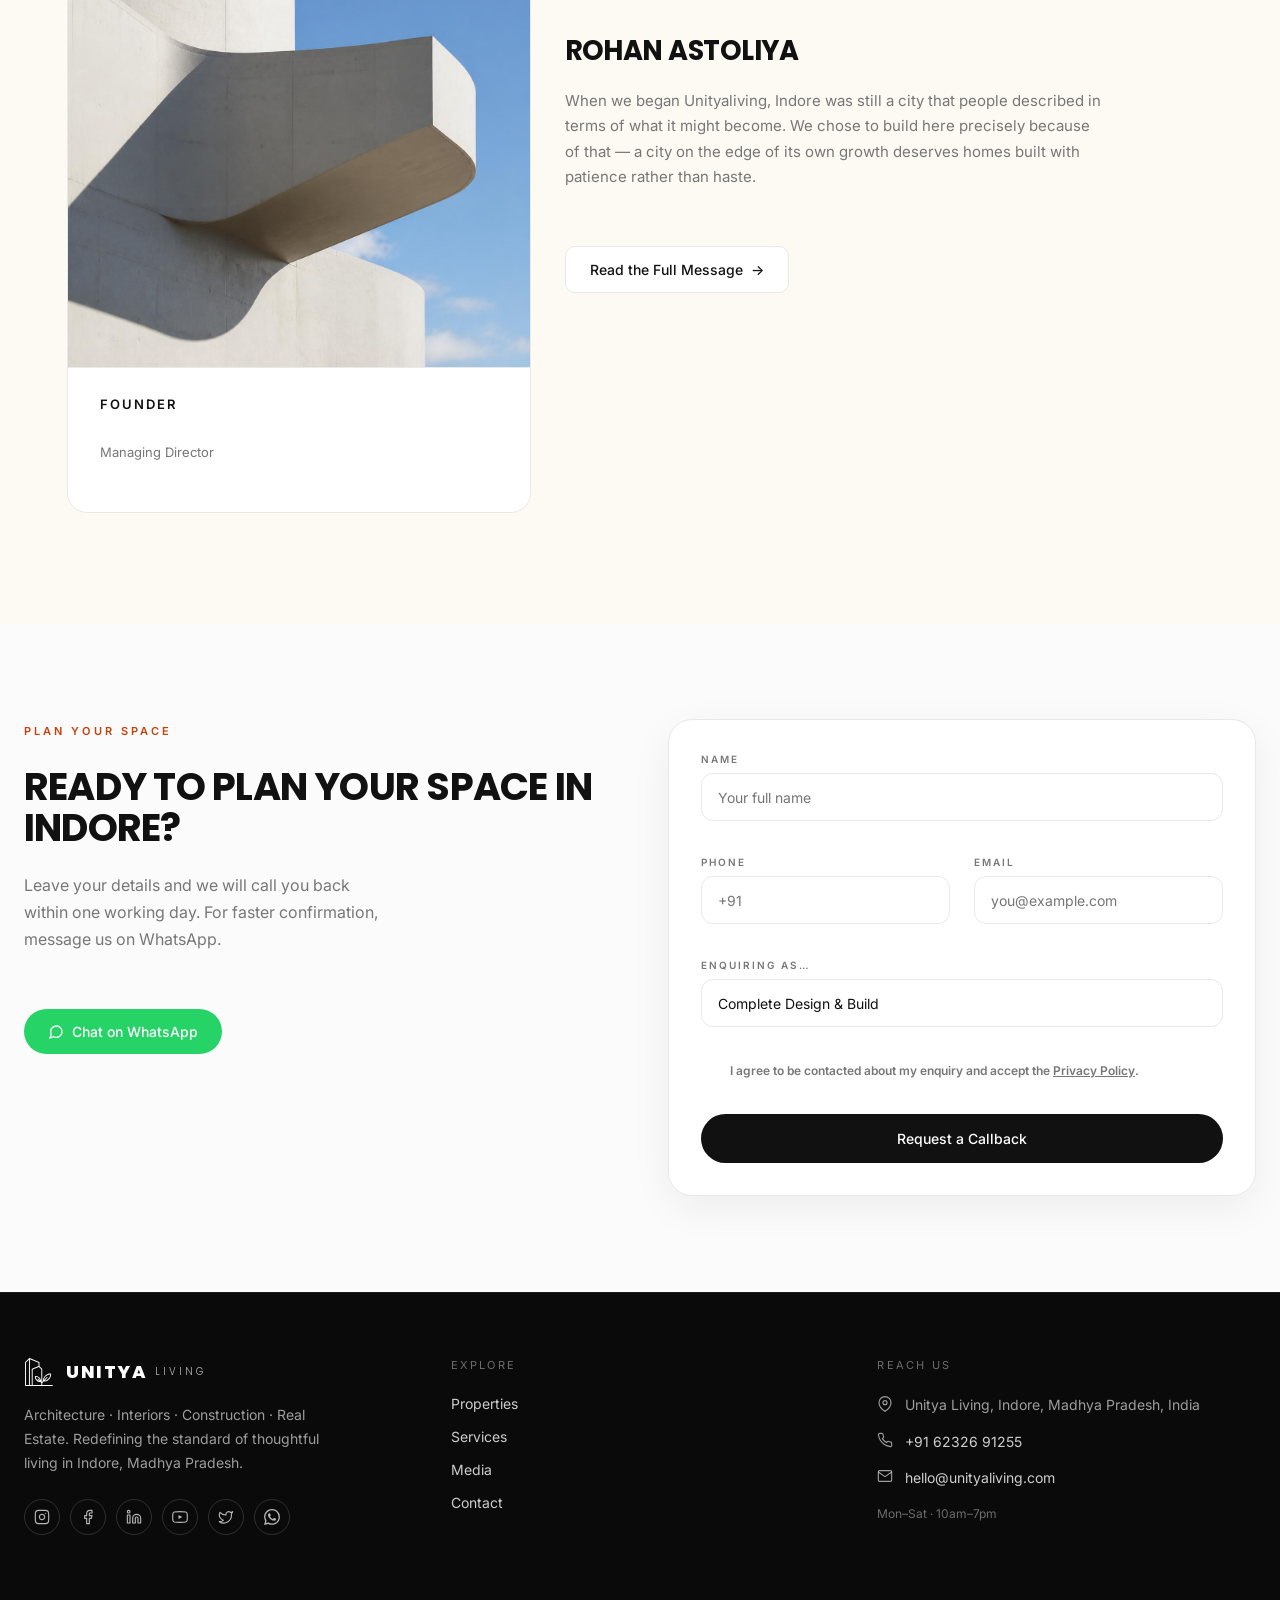
==== commit 0038b924: "feat: create /founder page from Unitya — copy exact + Poppins caps small" ====
--- a/modern/about/index.html
+++ b/modern/about/index.html
@@ -66,7 +66,7 @@
                     <div class="header-nav navbar-collapse collapse">
                         <ul class="nav navbar-nav">
                             <li class="active"><a href="./">About</a></li>
-                            <li><a href="../index.html#projects">Founder</a></li>
+                            <li><a href="../founder/">Founder</a></li>
                             <li><a href="../index.html#projects">Projects</a></li>
                             <li><a href="../services/">Services</a></li>
                             <li><a href="../media/">Media</a></li>
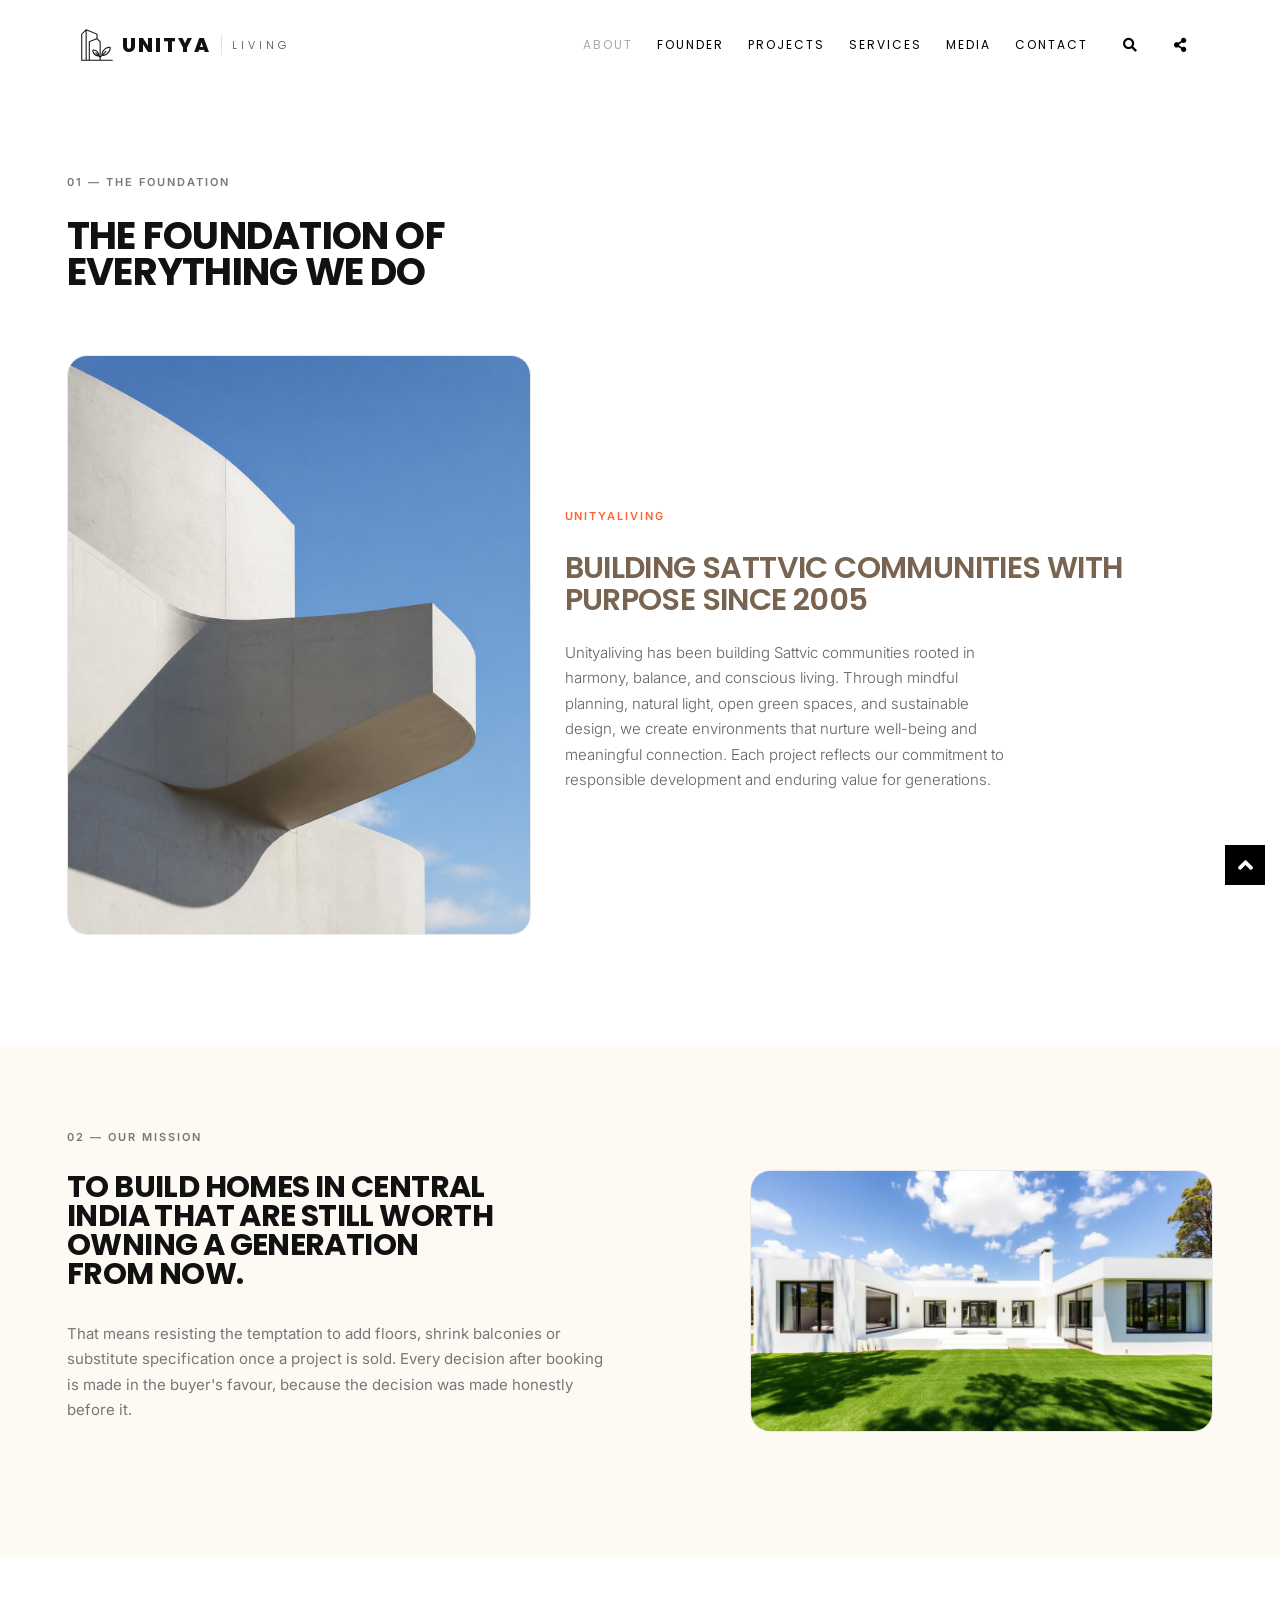
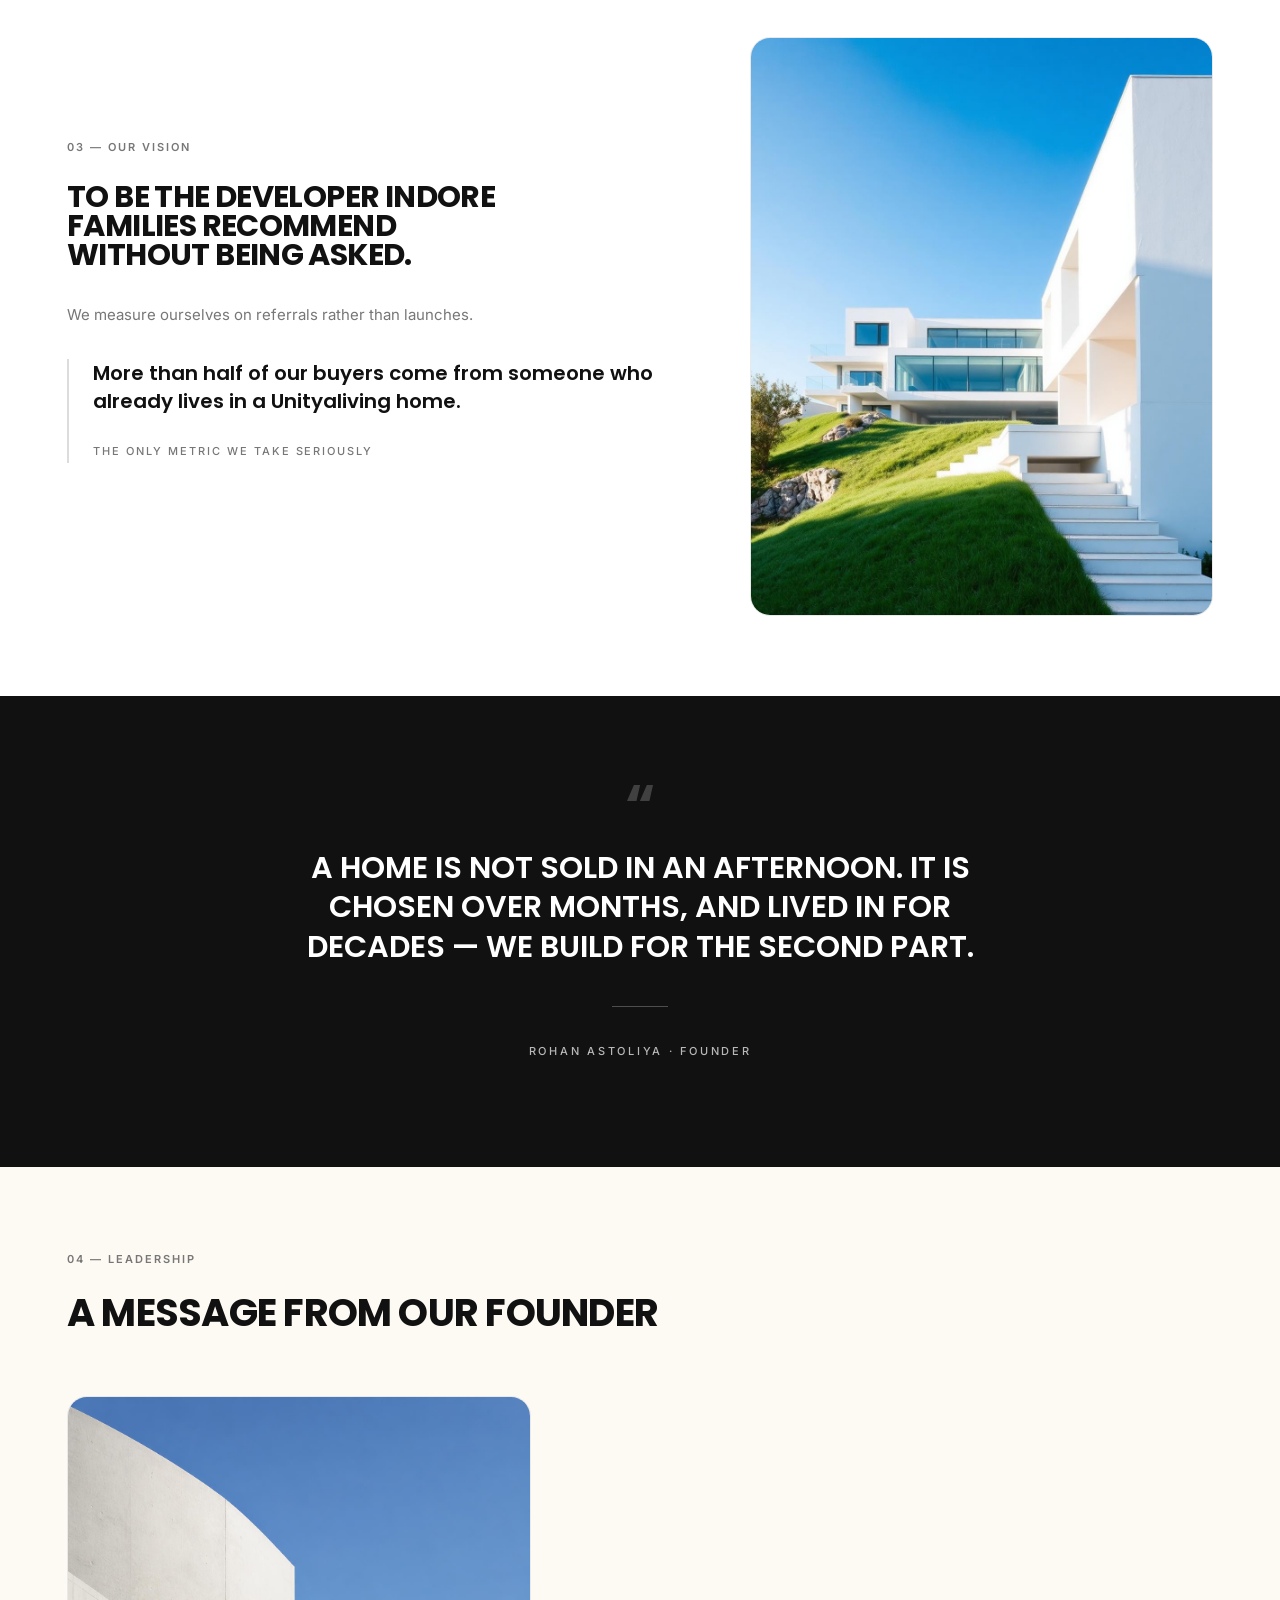
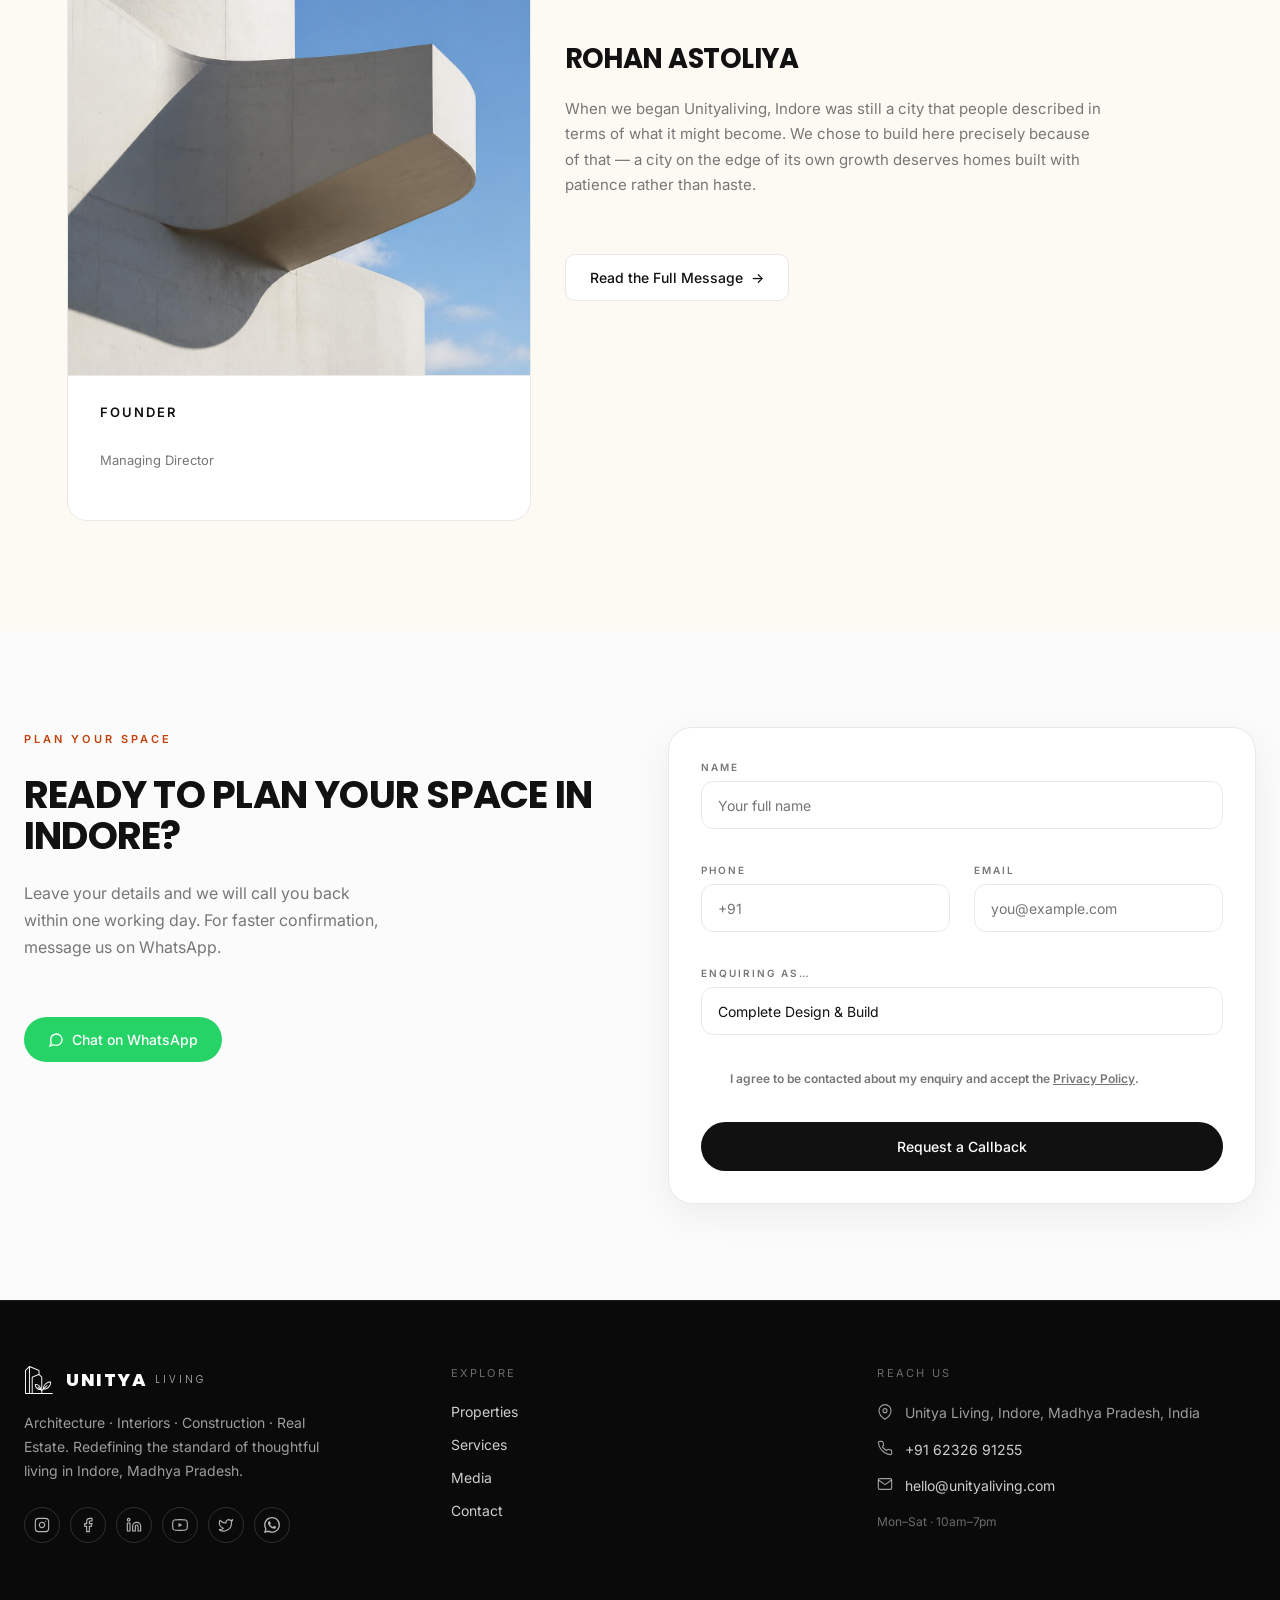
==== commit e099c23f: "fix: founder image width 380px + quote symbols well positioned (founder + media detail + about)" ====
--- a/modern/about/index.html
+++ b/modern/about/index.html
@@ -162,8 +162,8 @@
             <div class="container">
                 <div class="row justify-content-center">
                     <div class="col-lg-8 col-md-12 text-center">
-                        <span aria-hidden="true" class="ourstory-serif" style="display:block; font-size:5rem; line-height:0.4; color:rgba(255,255,255,0.25);">“</span>
-                        <p class="ourstory-serif" style="margin-top:32px; font-size: clamp(1.3rem,2.6vw,1.9rem); line-height:1.3; color:#fff; text-transform:uppercase;">A home is not sold in an afternoon. It is chosen over months, and lived in for decades — we build for the second part.</p>
+                        <span aria-hidden="true" class="ourstory-serif" style="display:block; font-size:4rem; line-height:1; text-align:center; color:rgba(255,255,255,0.2); margin-bottom:4px;">“</span>
+                        <p class="ourstory-serif" style="margin-top:8px; font-size: clamp(1.3rem,2.6vw,1.9rem); line-height:1.3; color:#fff; text-transform:uppercase; text-align:center;">A home is not sold in an afternoon. It is chosen over months, and lived in for decades — we build for the second part.</p>
                         <span style="display:block; margin:40px auto 0; width:56px; height:1px; background:rgba(255,255,255,0.25);"></span>
                         <p style="margin-top:32px; font-size:11px; font-weight:500; letter-spacing:0.25em; text-transform:uppercase; color:rgba(255,255,255,0.7); font-family:'Inter',sans-serif;">Rohan Astoliya · Founder</p>
                     </div>
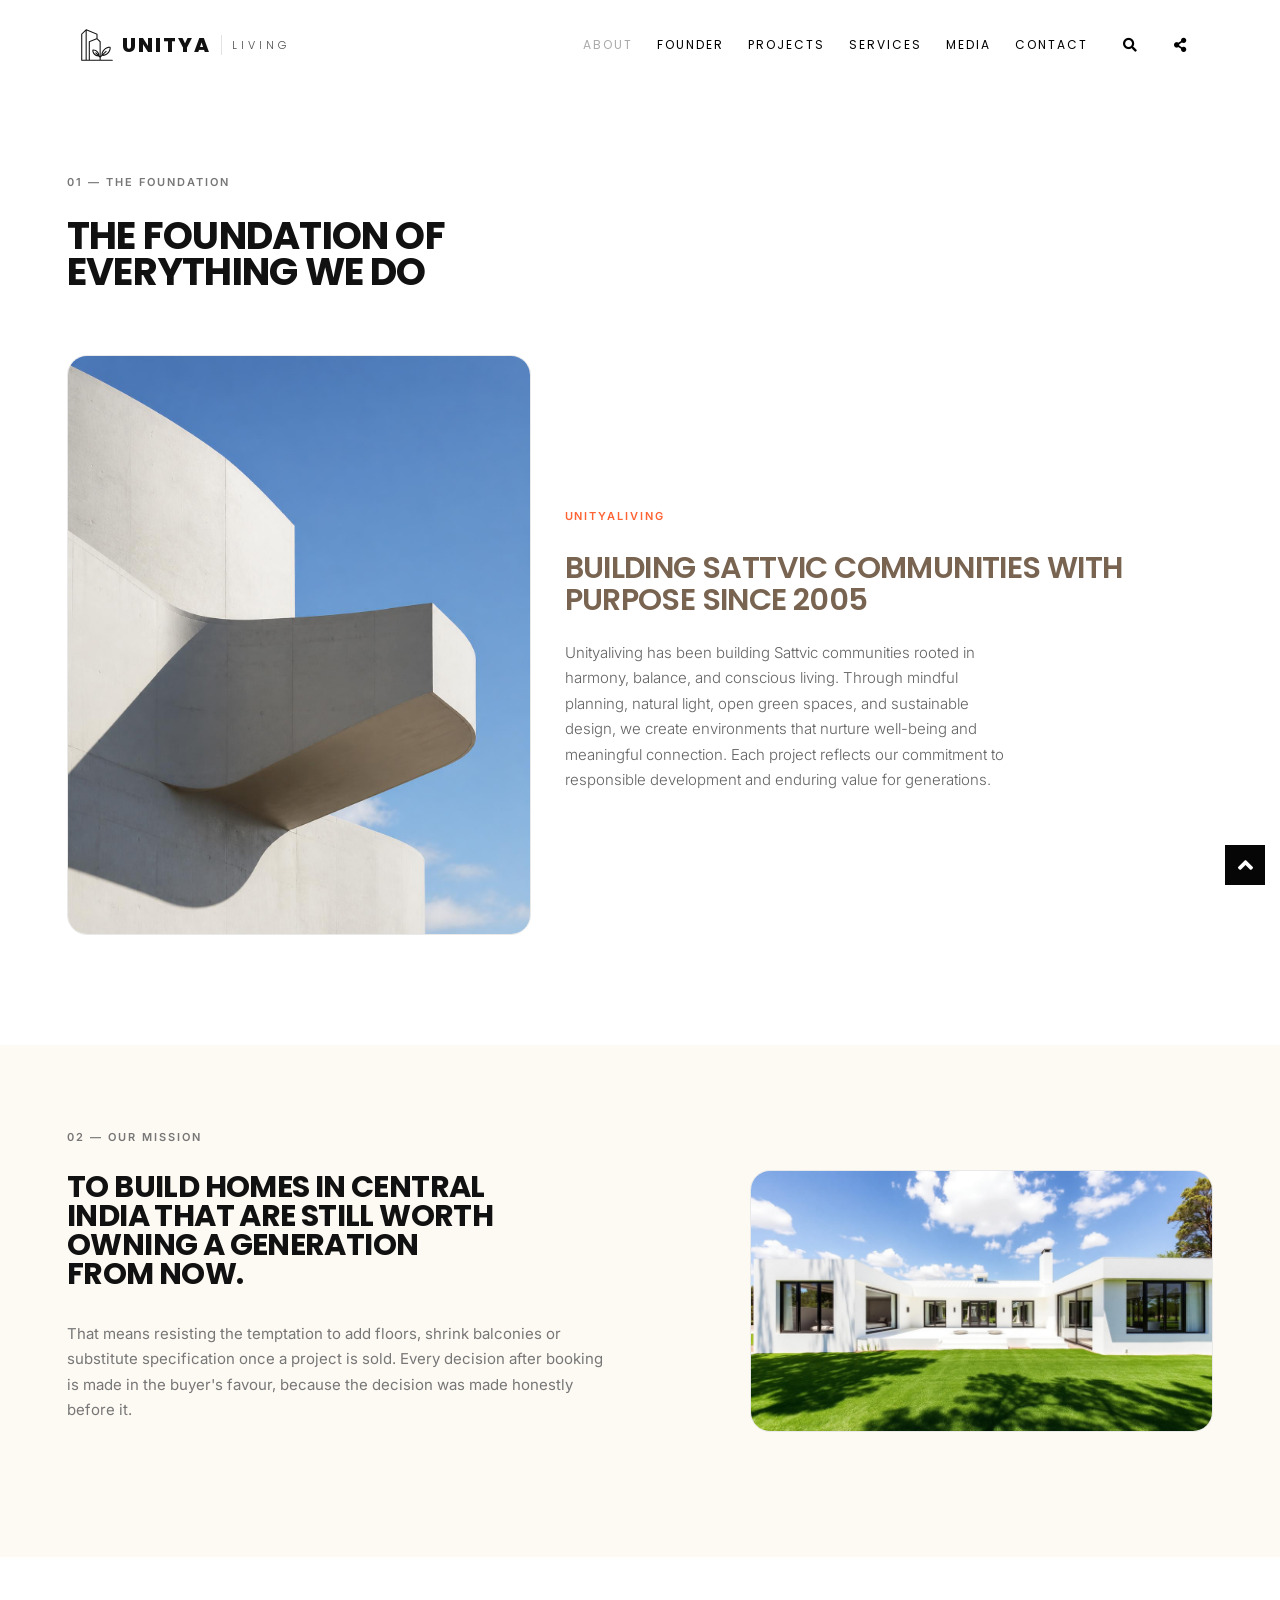
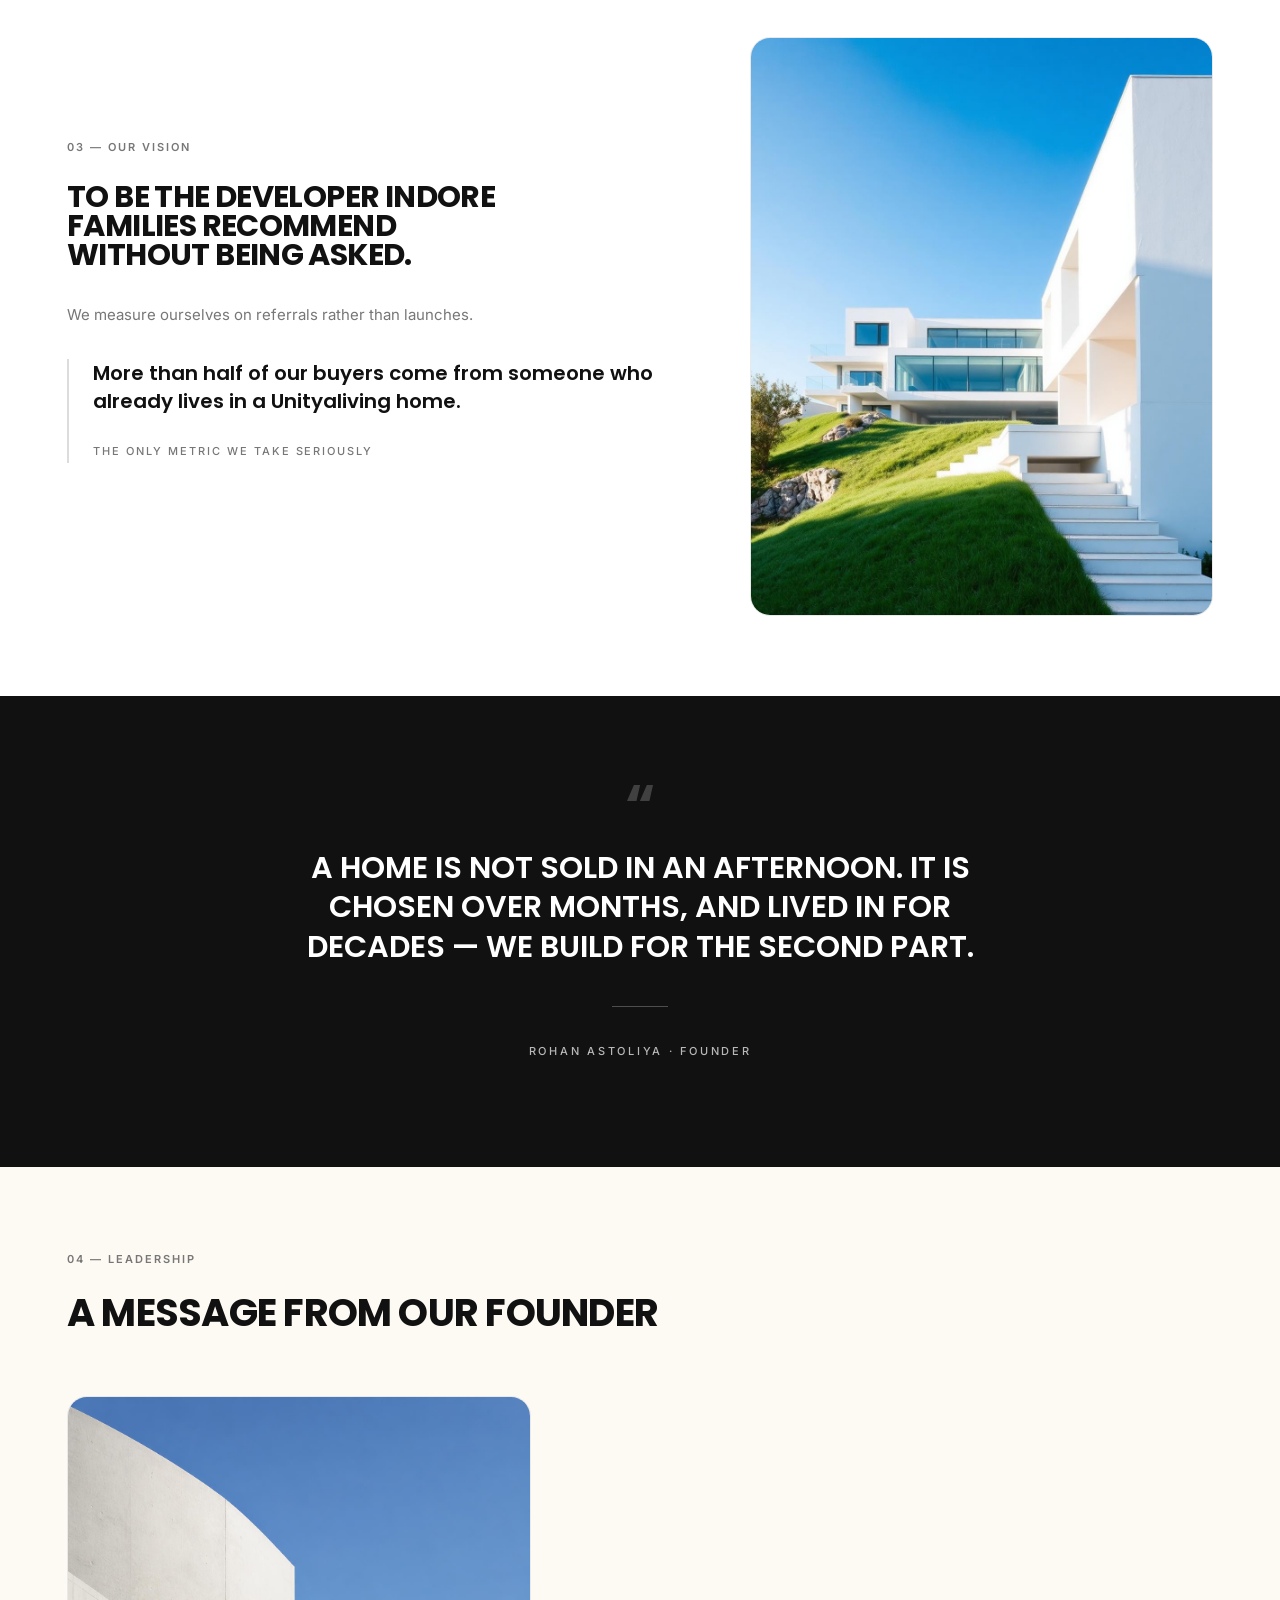
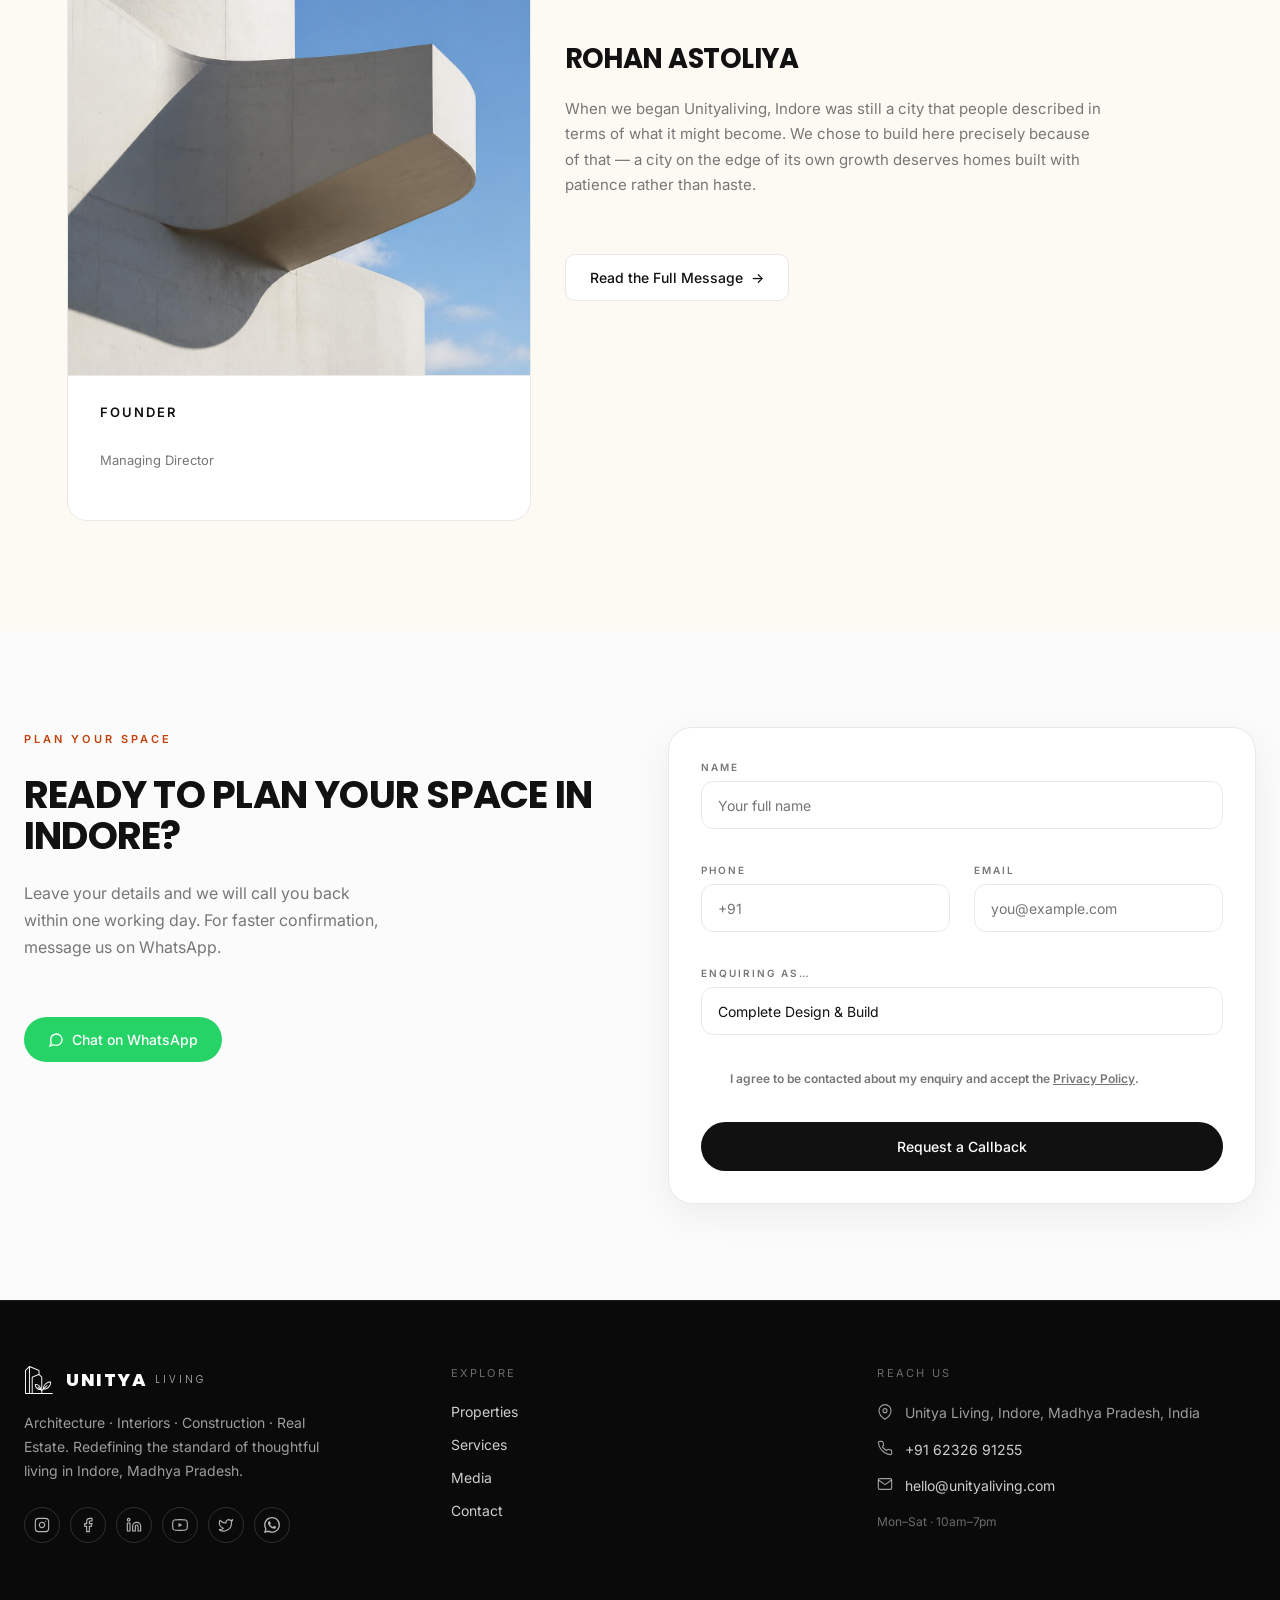
==== commit 629fc8d9: "feat: add projects page with category filters + project detail page, wire into home Latest Project s" ====
--- a/modern/about/index.html
+++ b/modern/about/index.html
@@ -67,7 +67,7 @@
                         <ul class="nav navbar-nav">
                             <li class="active"><a href="./">About</a></li>
                             <li><a href="../founder/">Founder</a></li>
-                            <li><a href="../index.html#projects">Projects</a></li>
+                            <li><a href="../projects/">Projects</a></li>
                             <li><a href="../services/">Services</a></li>
                             <li><a href="../media/">Media</a></li>
                             <li><a href="../index.html#contact">Contact</a></li>
@@ -298,7 +298,7 @@
                     <div style="font-size:11px; letter-spacing:0.2em; text-transform:uppercase; color:rgba(255,255,255,0.4); font-family:'Inter',sans-serif;">Explore</div>
                     <ul style="margin-top:20px; list-style:none; padding:0; display:flex; flex-direction:column; gap:12px;">
                         
-              <li><a href="../index.html#projects" style="color:rgba(255,255,255,0.8); text-decoration:none; font-size:14px; font-family:'Inter',sans-serif;">Properties</a></li>
+              <li><a href="../projects/" style="color:rgba(255,255,255,0.8); text-decoration:none; font-size:14px; font-family:'Inter',sans-serif;">Properties</a></li>
               <li><a href="../services/" style="color:rgba(255,255,255,0.8); text-decoration:none; font-size:14px; font-family:'Inter',sans-serif;">Services</a></li>
               <li><a href="../media/" style="color:rgba(255,255,255,0.8); text-decoration:none; font-size:14px; font-family:'Inter',sans-serif;">Media</a></li>
               <li><a href="../index.html#contact" style="color:rgba(255,255,255,0.8); text-decoration:none; font-size:14px; font-family:'Inter',sans-serif;">Contact</a></li>
--- a/modern/css/style.css
+++ b/modern/css/style.css
@@ -6710,24 +6710,9 @@
     letter-spacing: 6px;
 }
 
-blockquote:before {
-    content: '\f10d';
-    font-family: "FontAwesome";
-    color: #555555;
-    font-size: 35px;
-    position: absolute;
-    left: 20px;
-    top: 38px;
-    font-style: normal;
-}
-
 @media only screen and (max-width:767px) {
     blockquote {
         padding: 30px 20px 30px 30px;
-    }
-    blockquote:before {
-        right: 20px;
-        left: auto;
     }
     blockquote .wt-media {
         margin-bottom: 20px;
